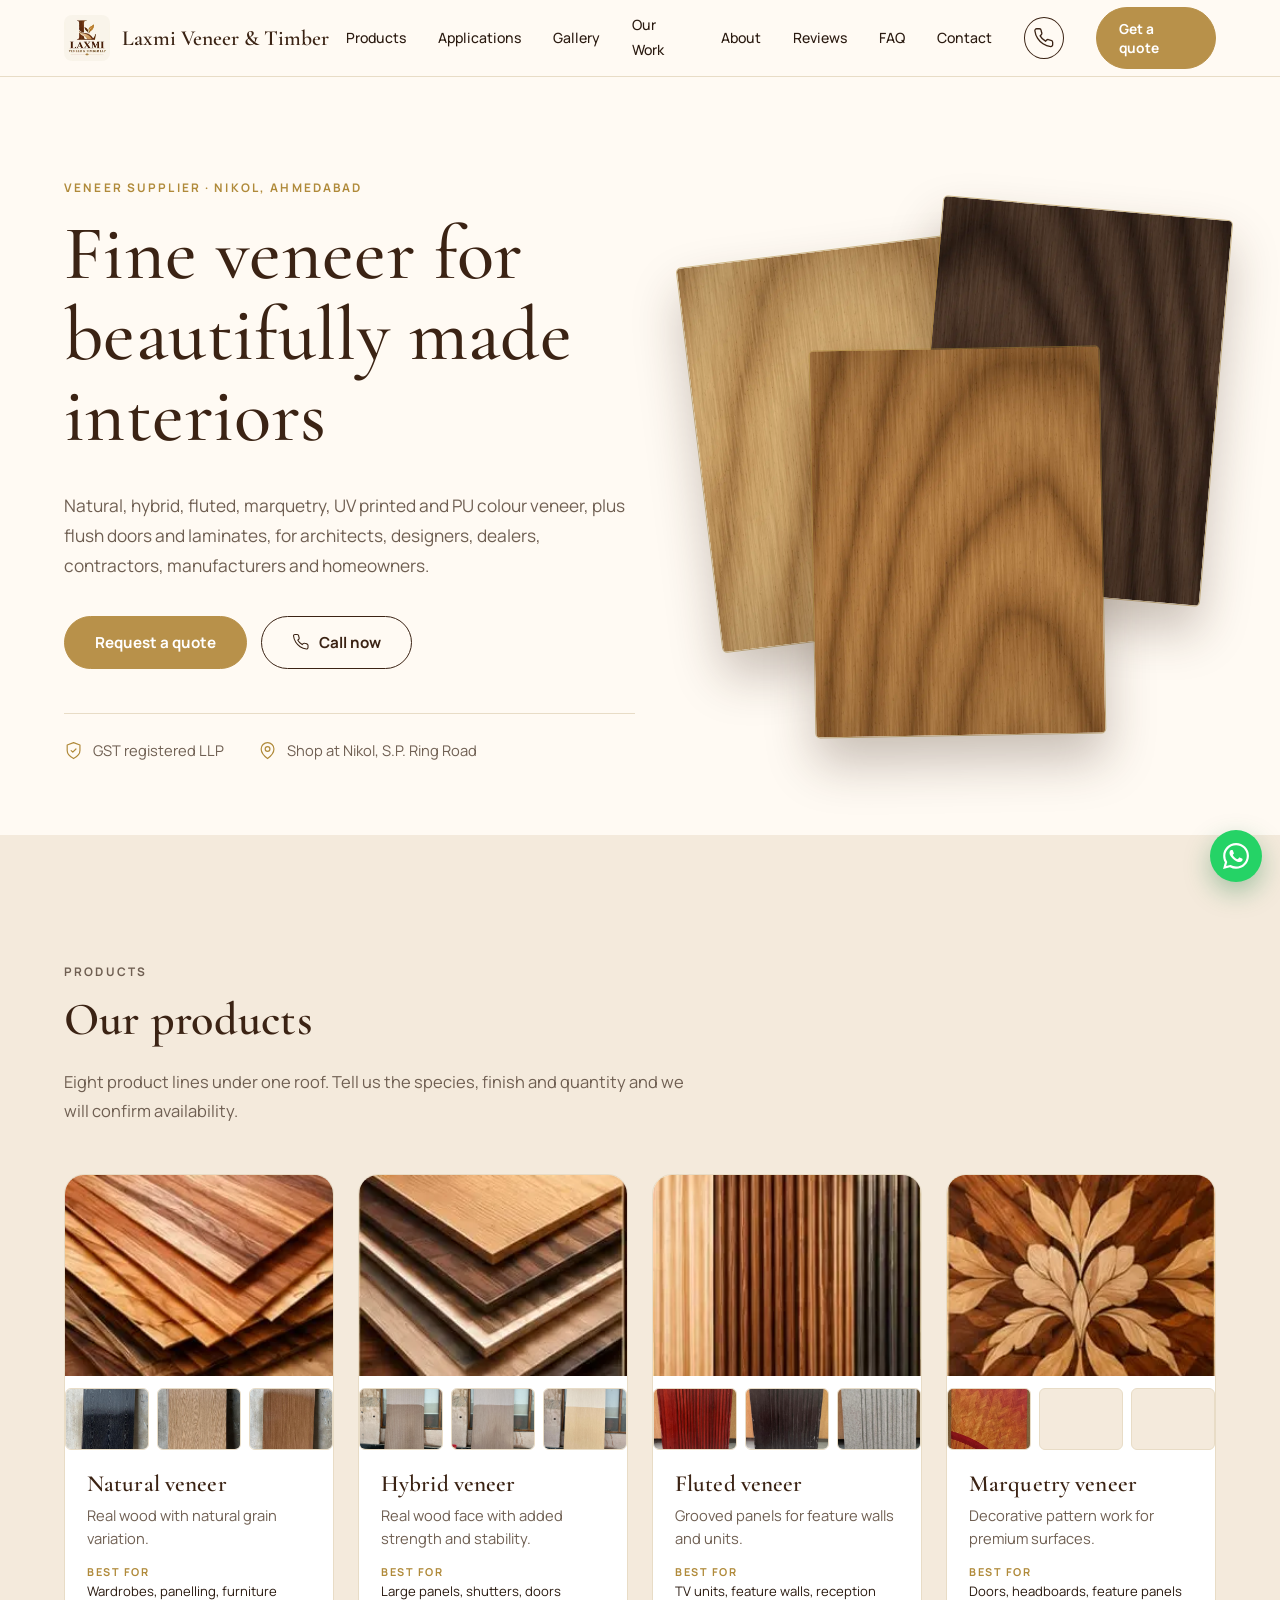
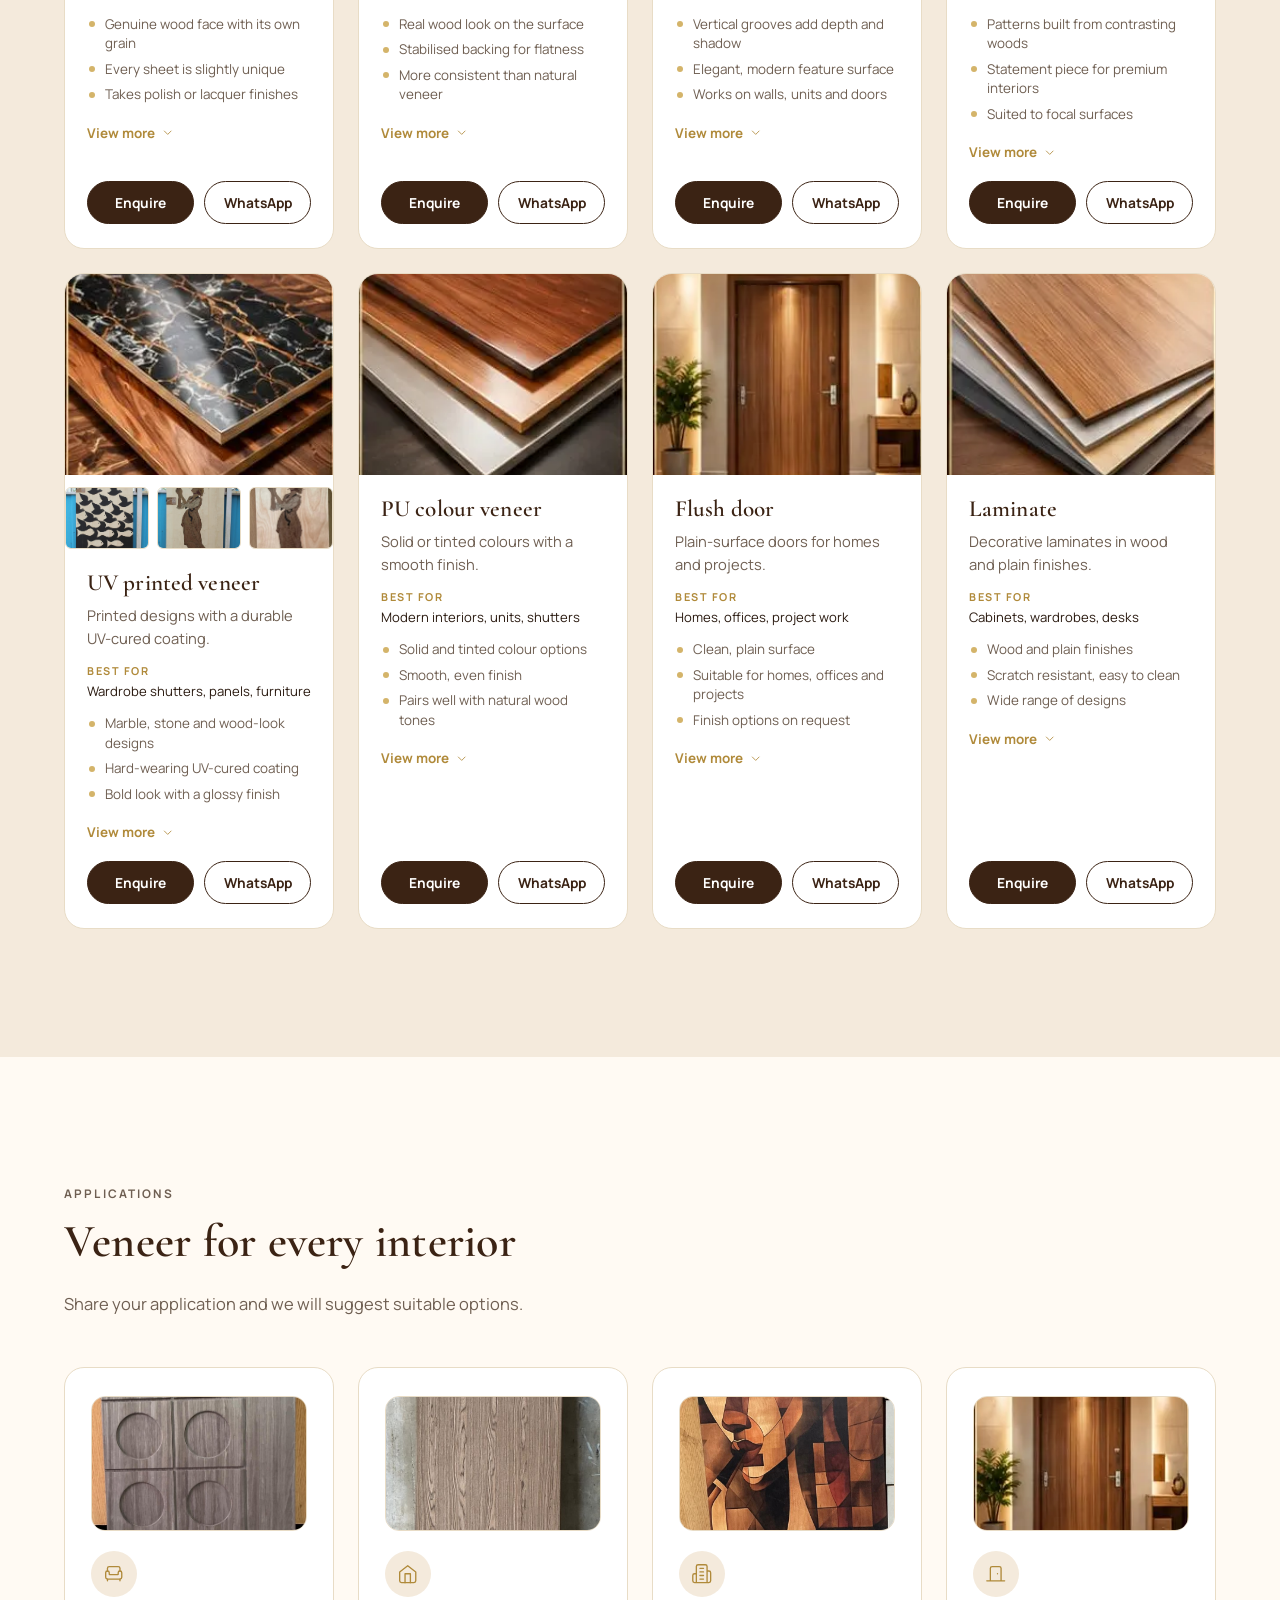
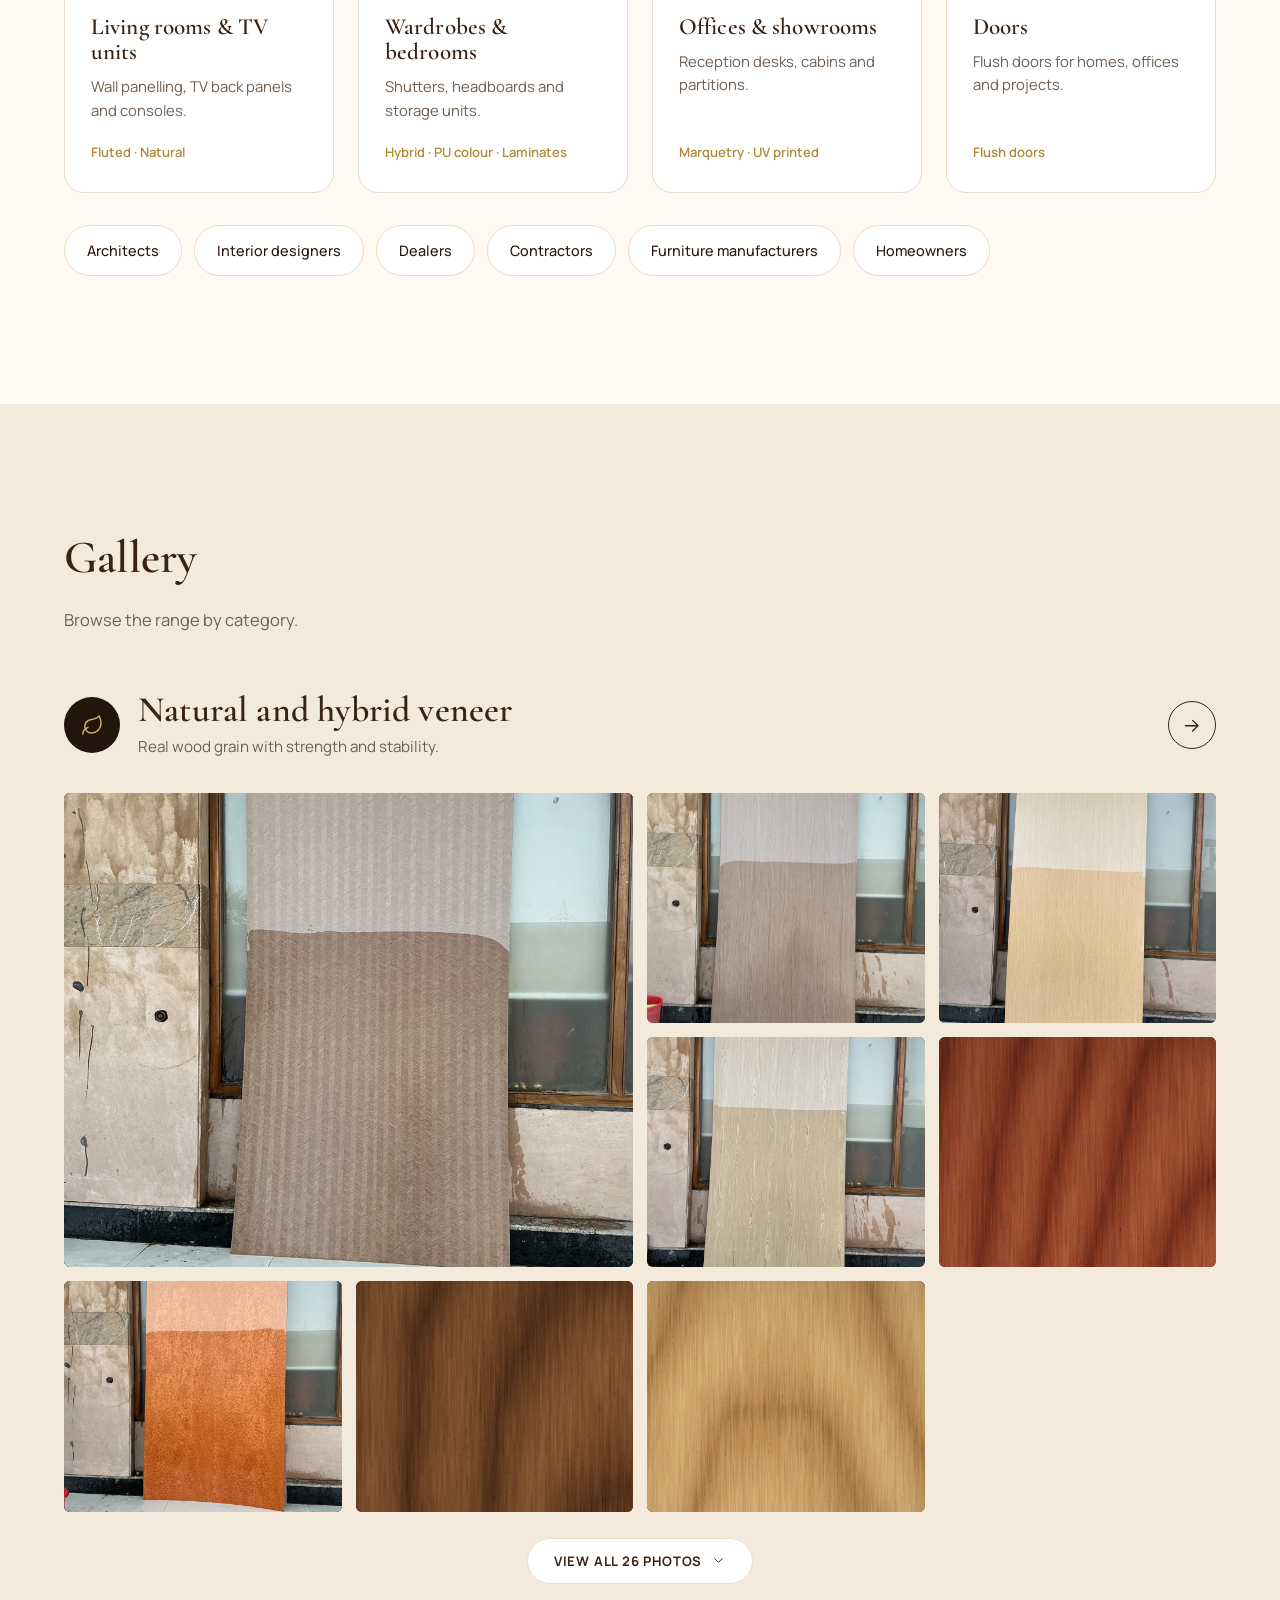
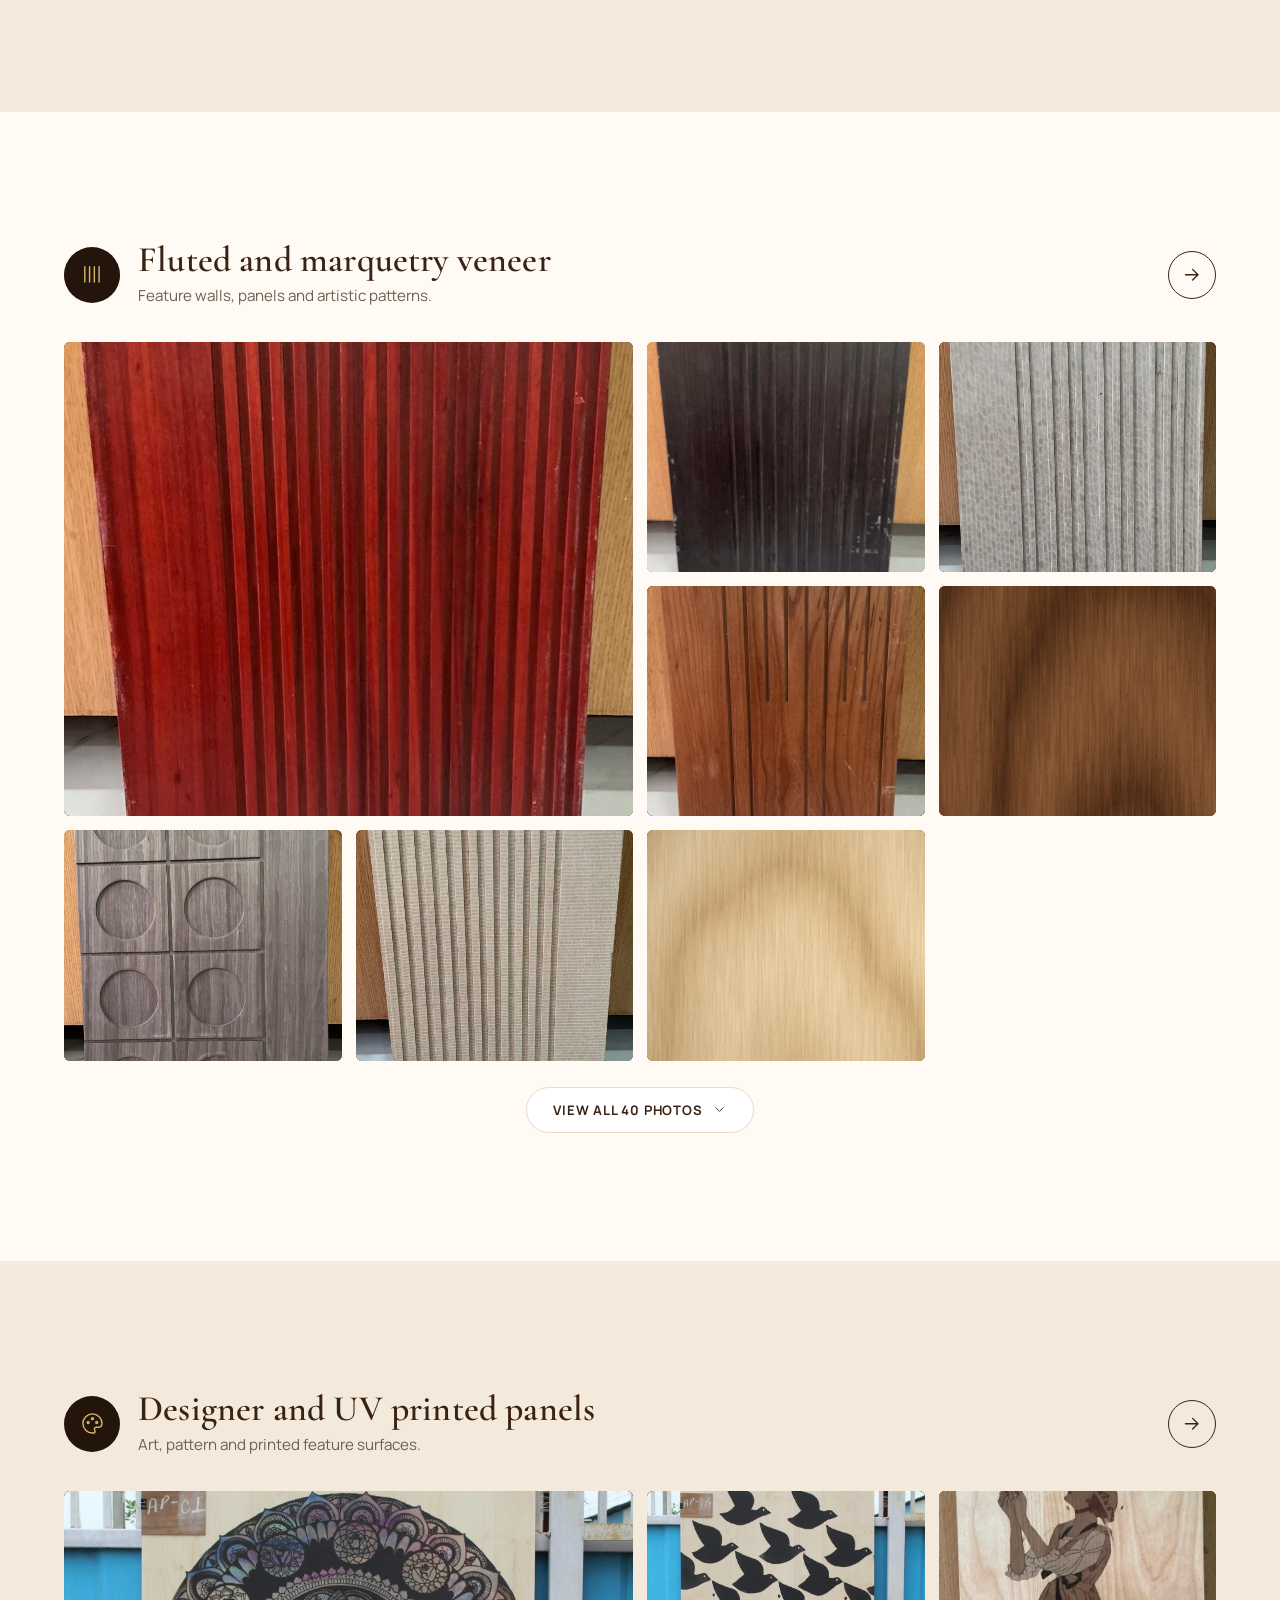
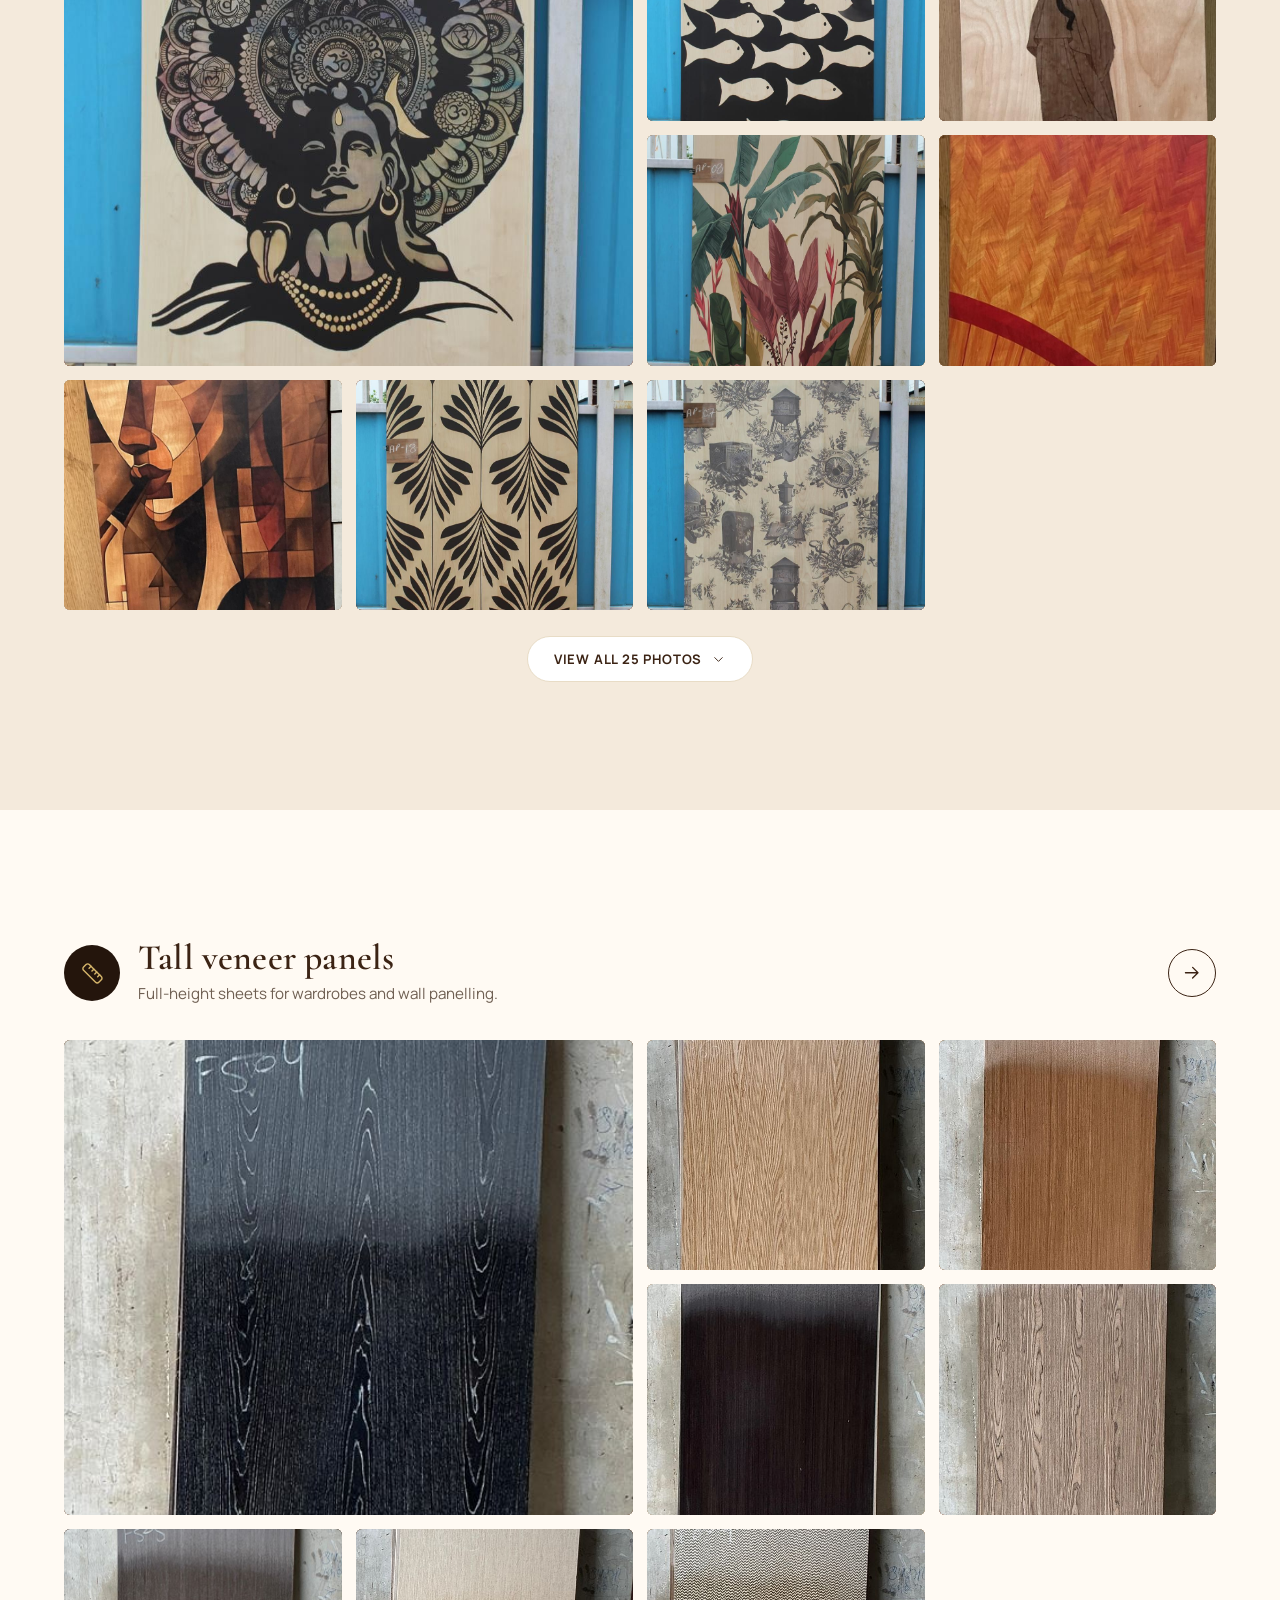
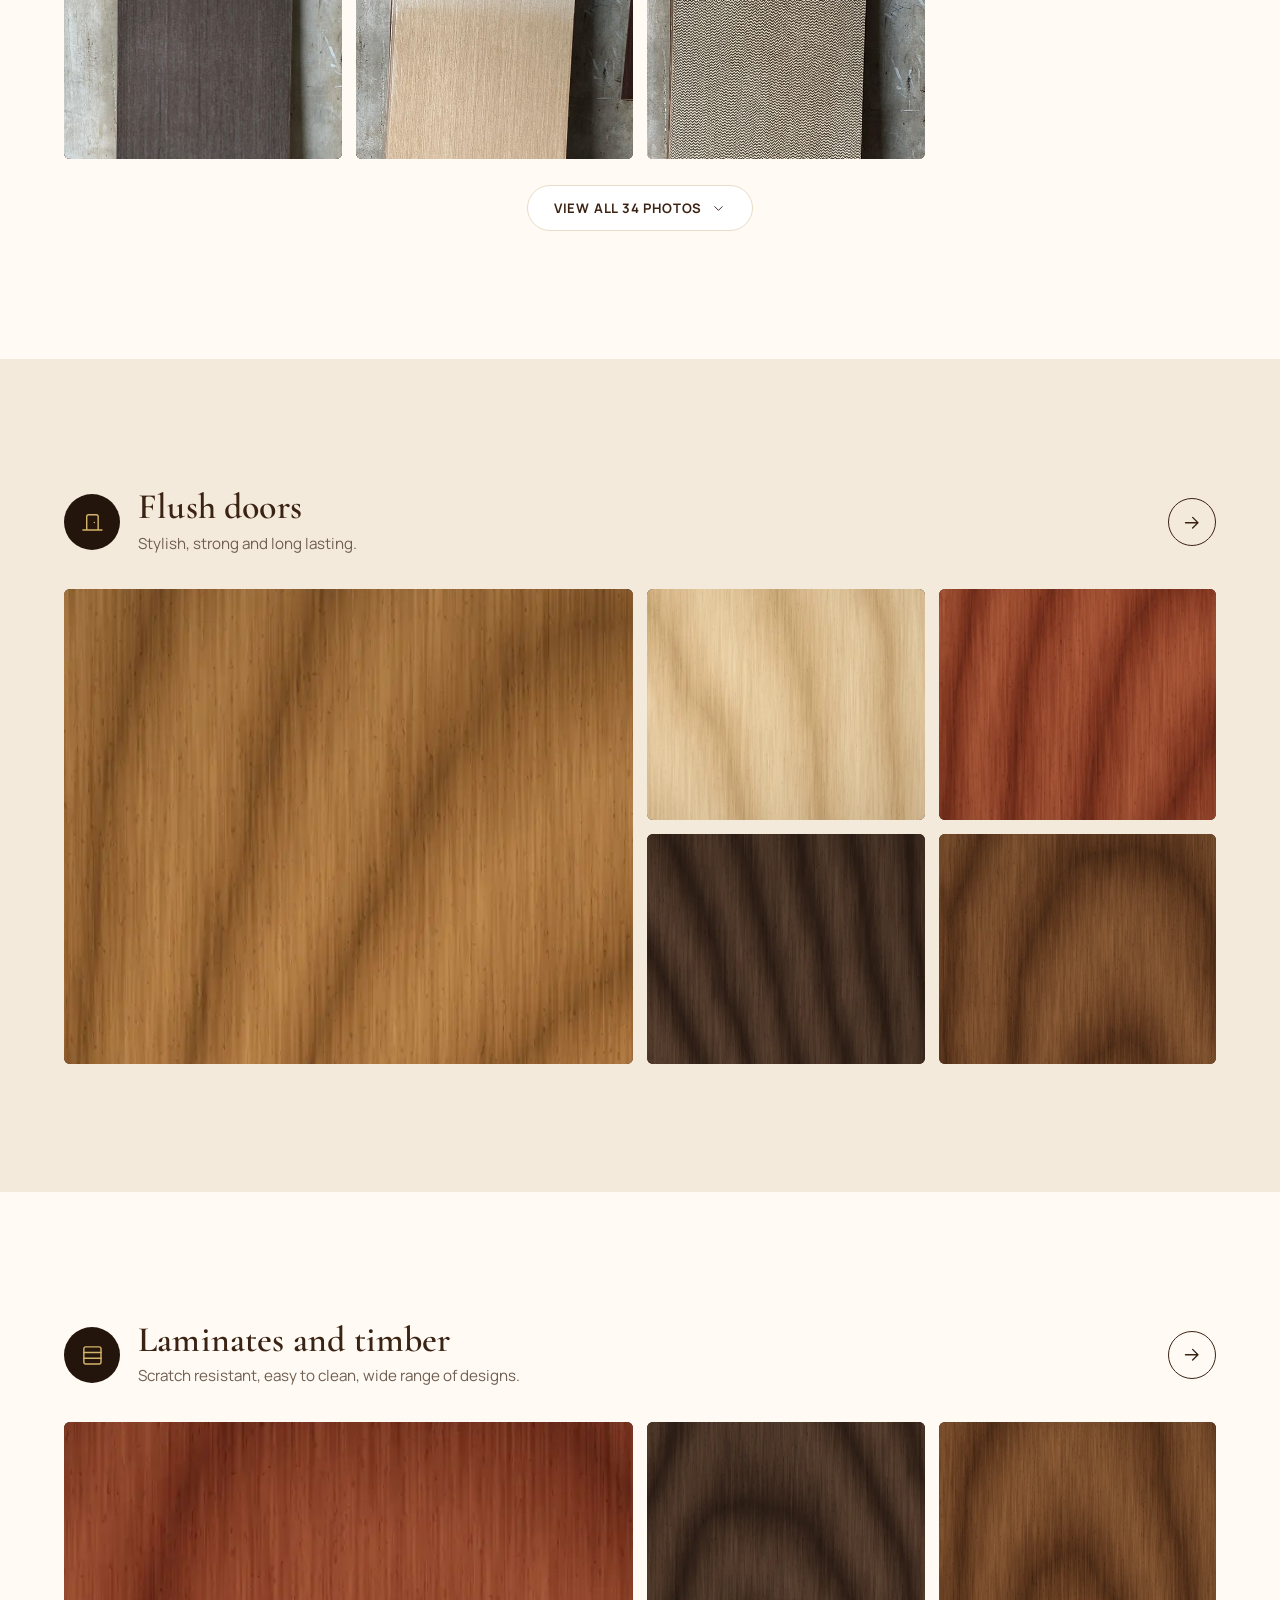
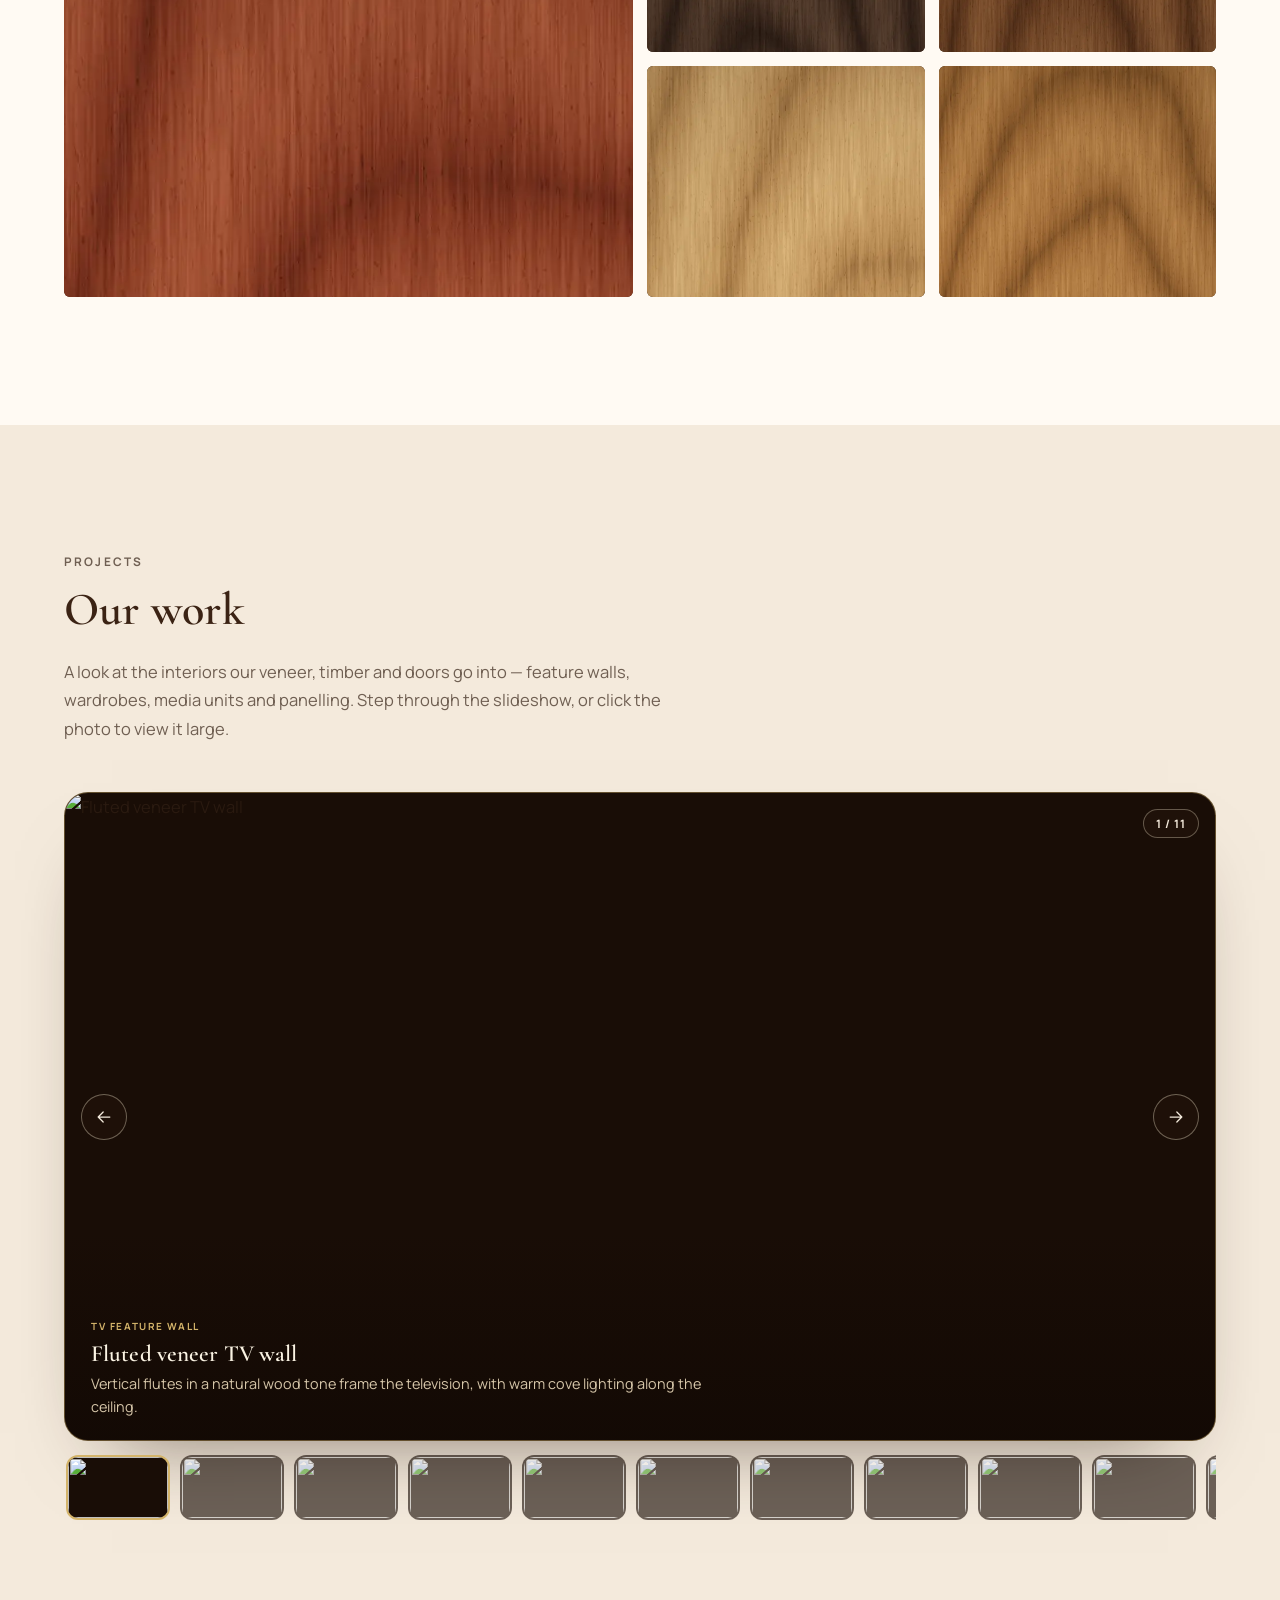
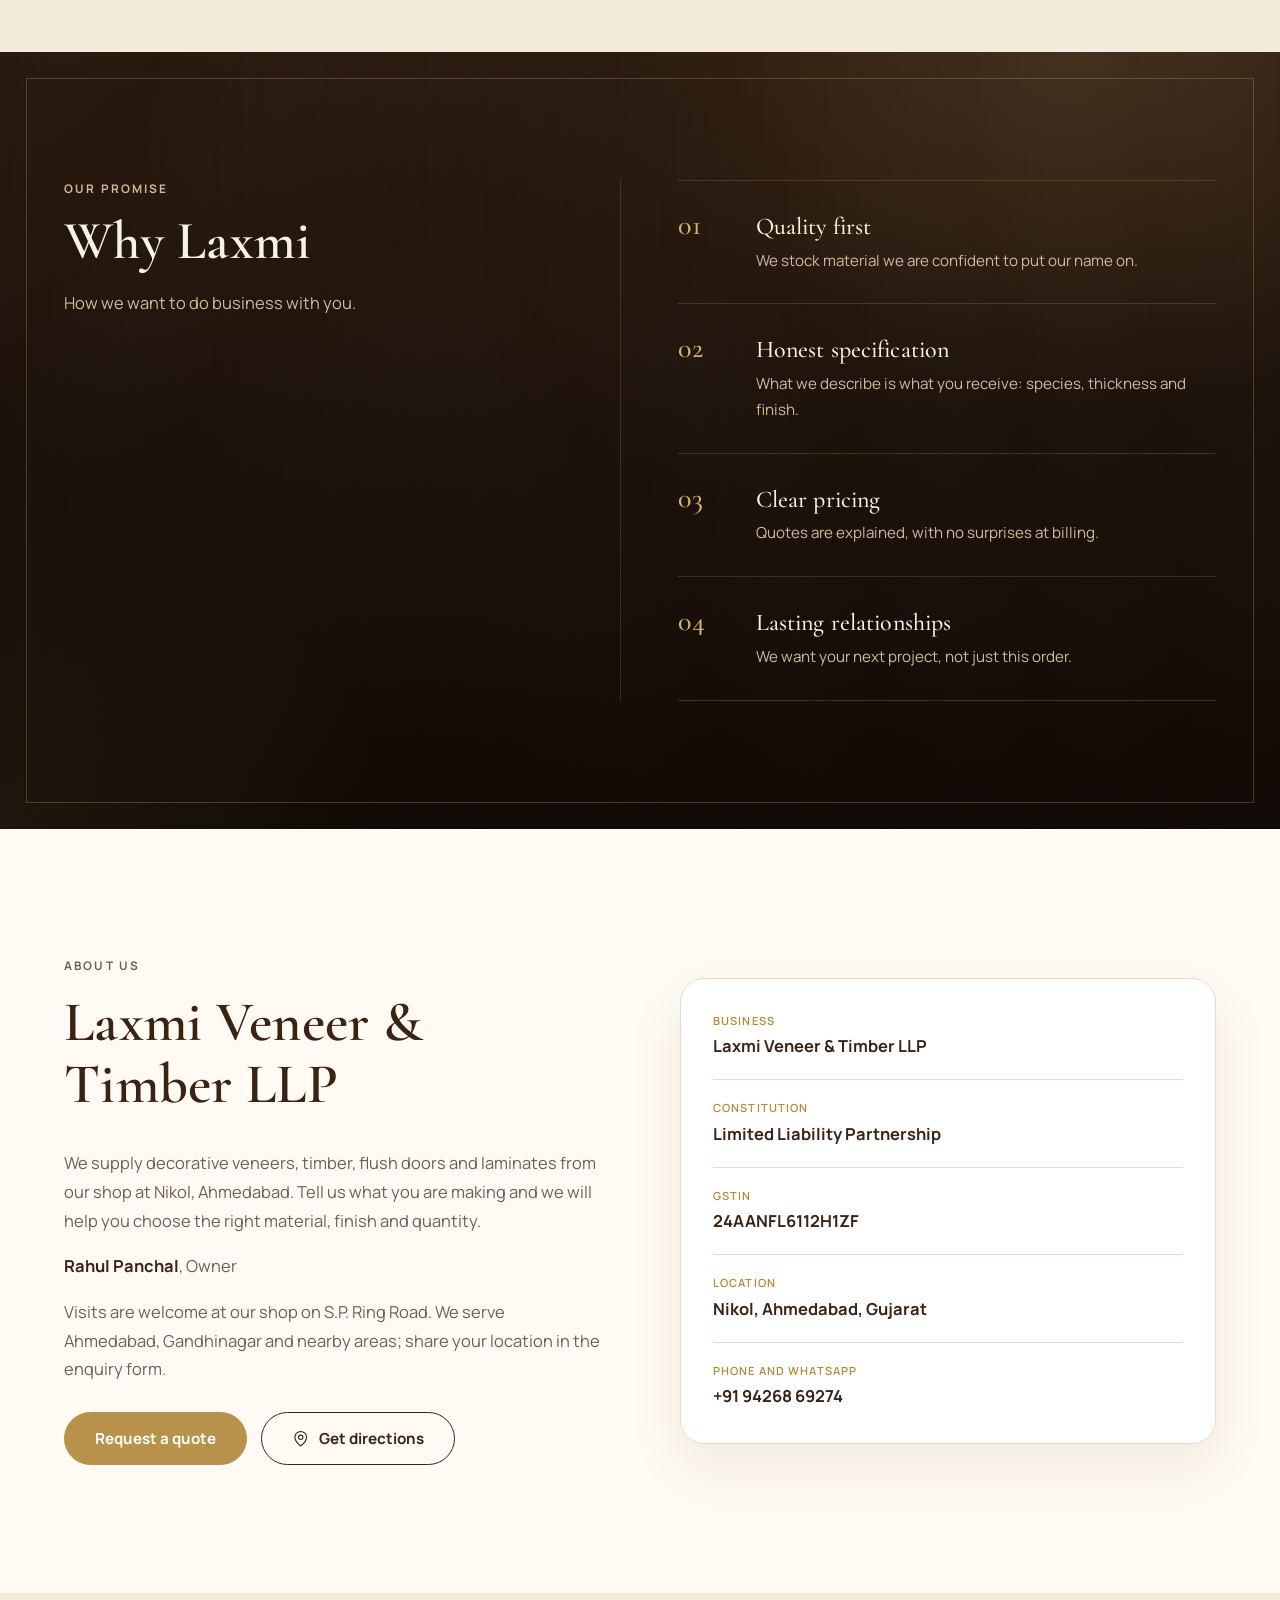
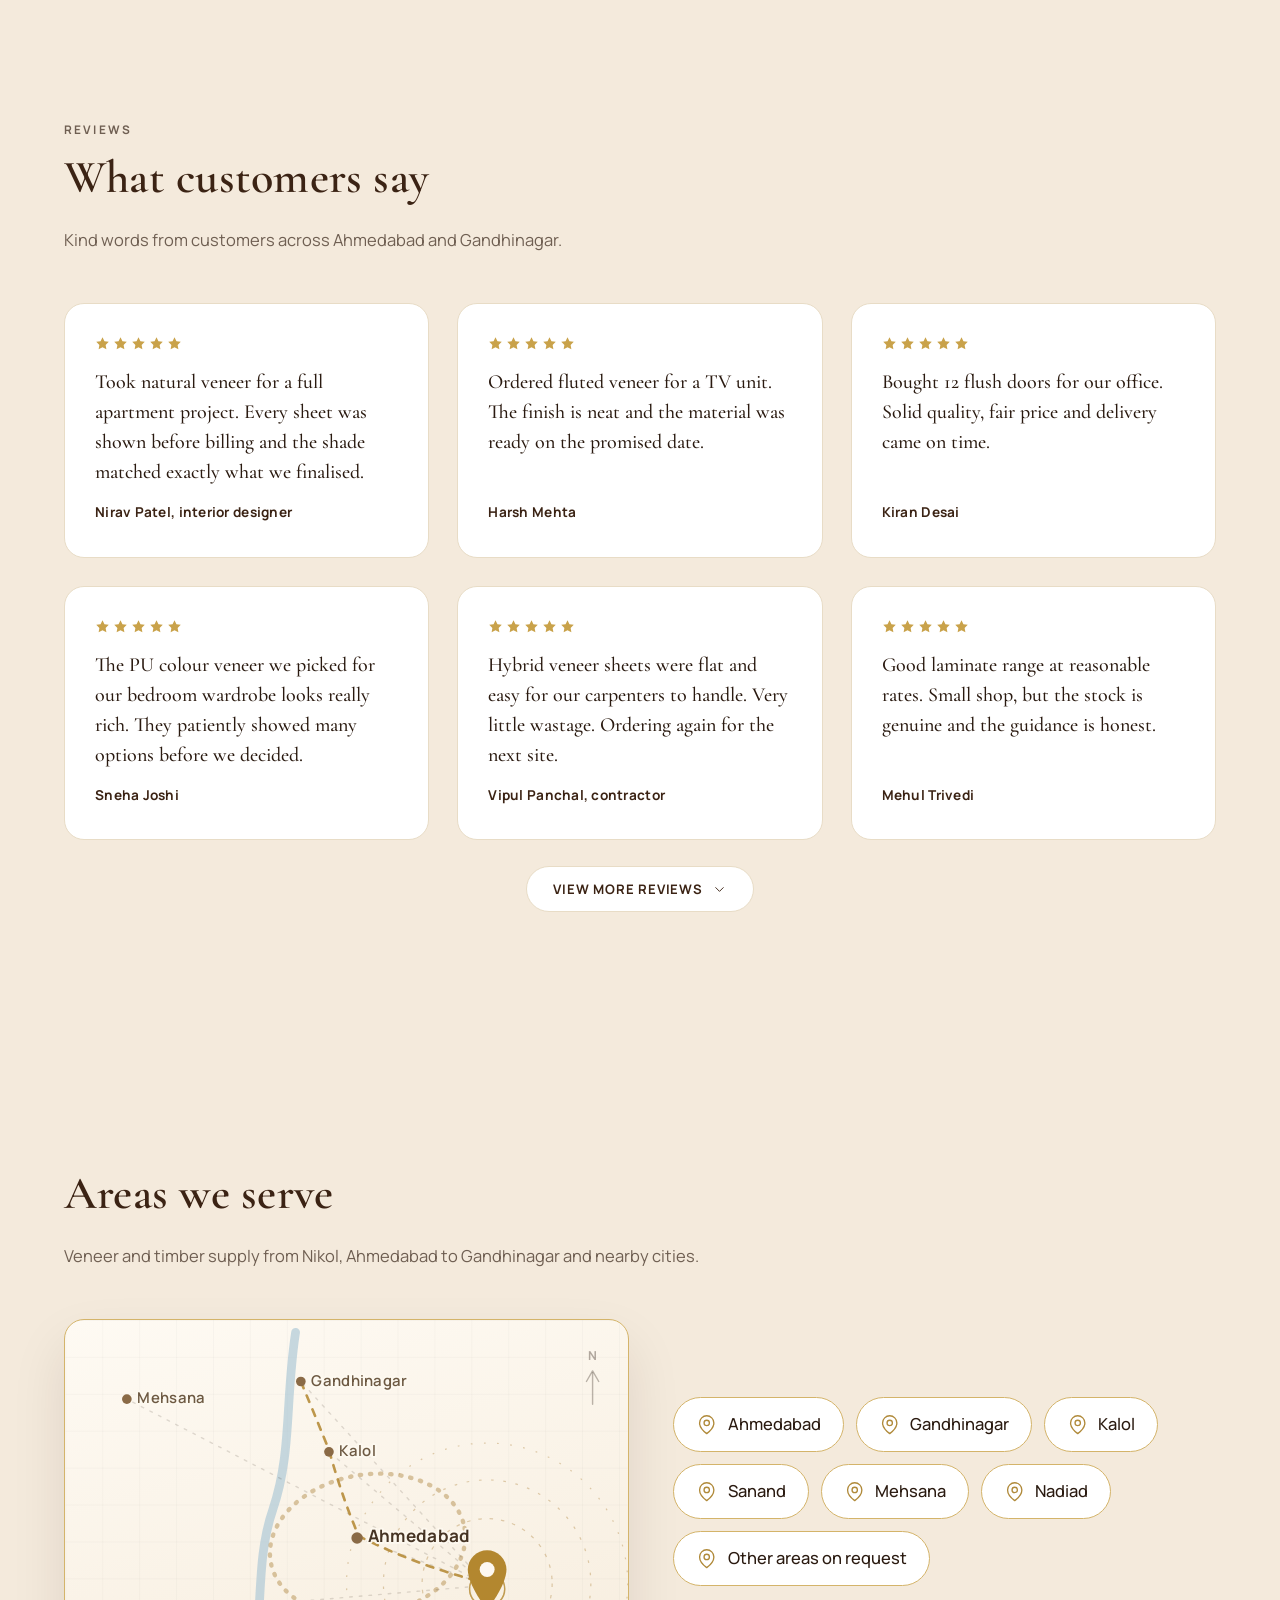
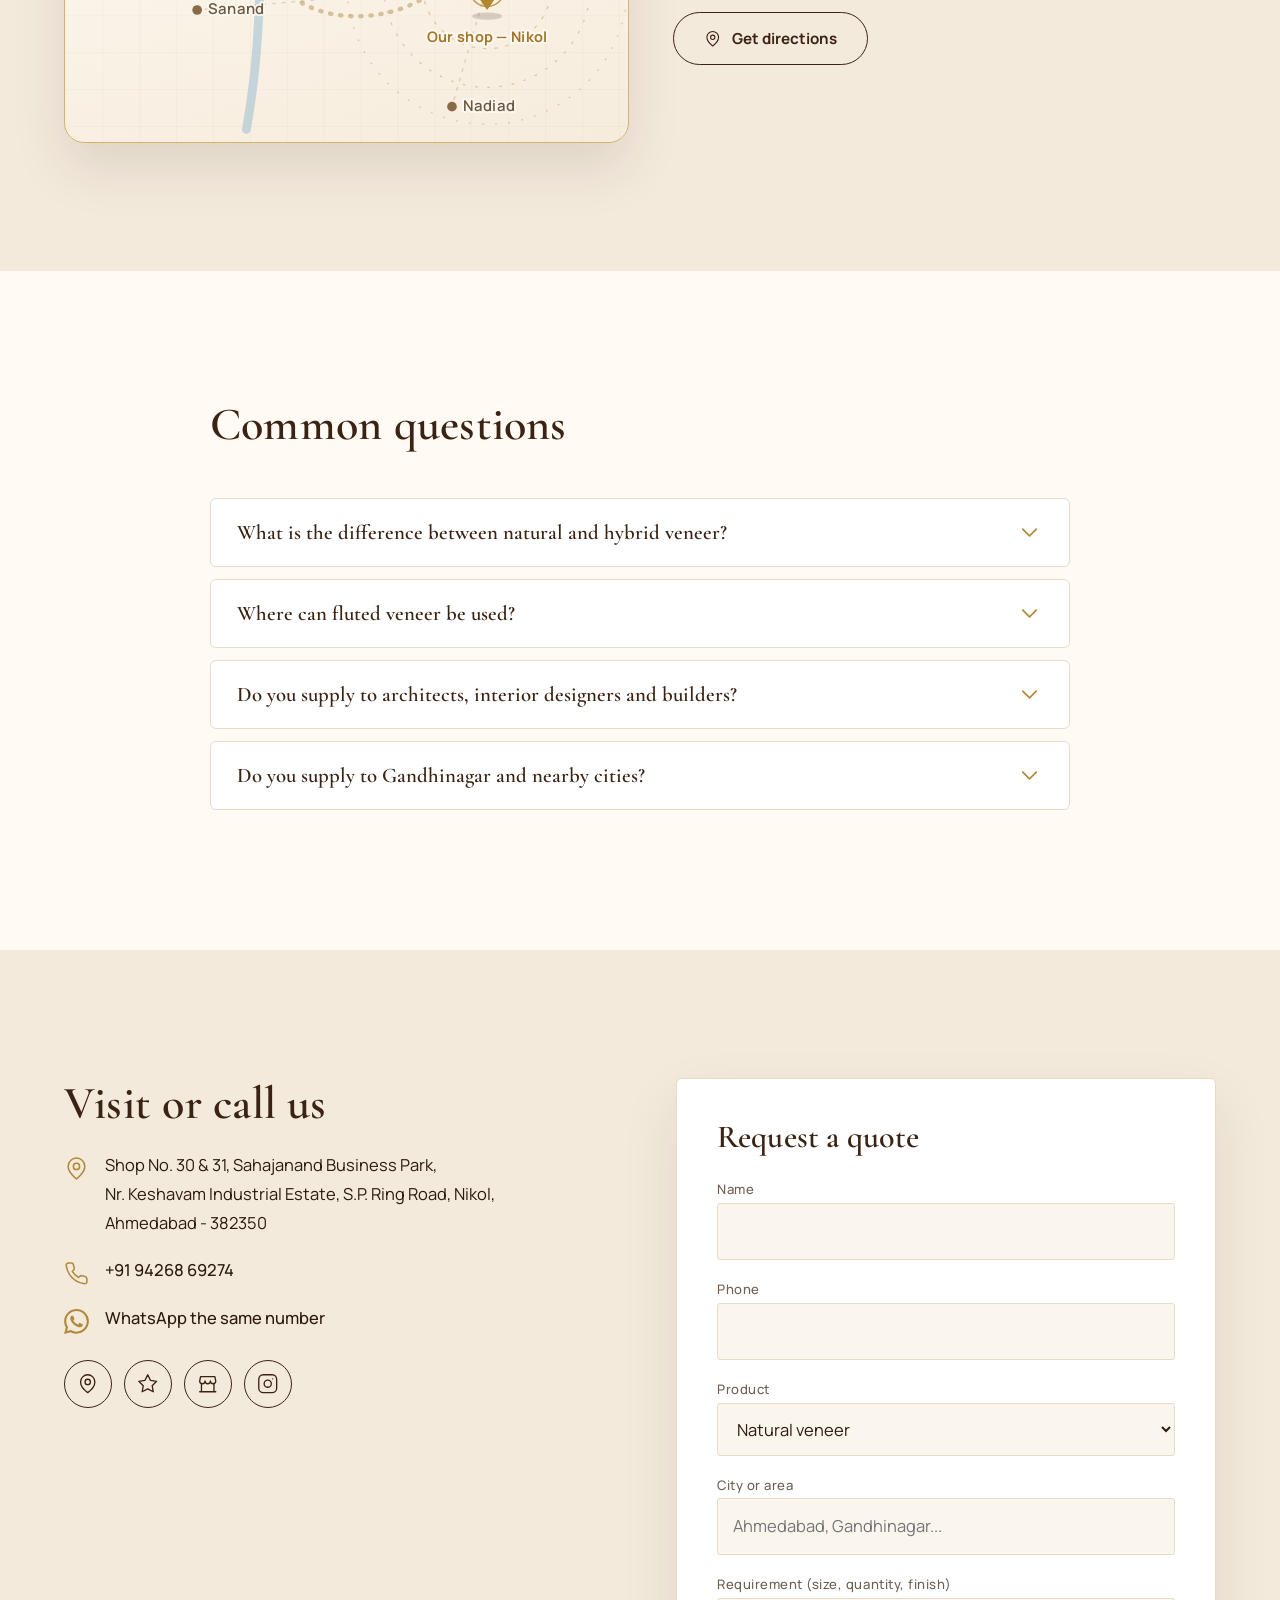
==== index.html @ 78242ef6 "Laxmi Veneer & Timber website" ====
<!DOCTYPE html>
<html lang="en">
<head>
<meta charset="utf-8">
<meta name="viewport" content="width=device-width, initial-scale=1, viewport-fit=cover">
<title>Veneer & Timber Supplier in Ahmedabad and Gandhinagar | Laxmi Veneer & Timber LLP</title>
<meta name="description" content="Laxmi Veneer & Timber LLP supplies natural, hybrid, fluted, marquetry, UV printed and PU colour veneer, flush doors and laminates in Ahmedabad, Gandhinagar and nearby areas. Shop at Nikol, S.P. Ring Road.">
<meta name="keywords" content="veneer supplier Ahmedabad, veneer supplier Gandhinagar, timber supplier Ahmedabad, natural veneer, fluted veneer, flush door, laminate, Nikol">
<meta name="robots" content="index, follow">
<meta property="og:title" content="Laxmi Veneer & Timber LLP, Ahmedabad">
<meta property="og:description" content="Premium veneer and quality timber for furniture, interiors and projects.">
<meta property="og:type" content="website">
<meta property="og:site_name" content="Laxmi Veneer &amp; Timber LLP">
<meta property="og:locale" content="en_IN">
<meta property="og:image" content="og-image.jpg">
<meta property="og:image:width" content="1200">
<meta property="og:image:height" content="630">
<meta property="og:image:alt" content="Laxmi Veneer &amp; Timber LLP - decorative veneer, timber, flush doors and laminates, Ahmedabad">
<meta name="twitter:card" content="summary_large_image">
<meta name="twitter:title" content="Laxmi Veneer &amp; Timber LLP, Ahmedabad">
<meta name="twitter:description" content="Premium veneer and quality timber for furniture, interiors and projects.">
<meta name="twitter:image" content="og-image.jpg">
<meta name="author" content="Laxmi Veneer &amp; Timber LLP">
<meta name="theme-color" content="#24150c">
<link rel="icon" href="favicon.ico" sizes="any">
<link rel="icon" type="image/png" sizes="32x32" href="assets/icons/favicon-32x32.png">
<link rel="icon" type="image/png" sizes="16x16" href="assets/icons/favicon-16x16.png">
<link rel="apple-touch-icon" sizes="180x180" href="assets/icons/apple-touch-icon.png">
<link rel="manifest" href="site.webmanifest">
<link rel="preconnect" href="https://fonts.googleapis.com"><link rel="preconnect" href="https://fonts.gstatic.com" crossorigin>
<link rel="preconnect" href="https://images.unsplash.com" crossorigin>
<link href="https://fonts.googleapis.com/css2?family=Cormorant+Garamond:wght@500;600;700&family=Manrope:wght@400;500;600;700;800&display=swap" rel="stylesheet">
<script type="application/ld+json">{"@context":"https://schema.org","@type":"HomeAndConstructionBusiness","name":"Laxmi Veneer & Timber LLP","description":"Supplier of decorative veneer, timber, flush doors and laminates.","telephone":"+919426869274","taxID":"24AANFL6112H1ZF","sameAs":["https://share.google/01HYPGlDrXK4xex93","https://jsdl.in/DT-111N8432K6E","https://www.instagram.com/p/DdyfEN9xZPz/"],"address":{"@type":"PostalAddress","streetAddress":"Shop No. 30 & 31, Sahajanand Business Park, Nr. Keshavam Industrial Estate, S.P. Ring Road, Nikol","addressLocality":"Ahmedabad","addressRegion":"Gujarat","postalCode":"382350","addressCountry":"IN"},"areaServed":[{"@type":"City","name":"Ahmedabad"},{"@type":"City","name":"Gandhinagar"},{"@type":"City","name":"Kalol"},{"@type":"City","name":"Sanand"},{"@type":"City","name":"Mehsana"},{"@type":"City","name":"Nadiad"}]}</script>
<script type="application/ld+json">{"@context":"https://schema.org","@type":"FAQPage","mainEntity":[{"@type":"Question","name":"What is the difference between natural and hybrid veneer?","acceptedAnswer":{"@type":"Answer","text":"Natural veneer is sliced from real wood and keeps its own grain variation. Hybrid veneer combines a real wood face with a stabilised backing for better strength and stability."}},{"@type":"Question","name":"Where can fluted veneer be used?","acceptedAnswer":{"@type":"Answer","text":"Wall panels, TV units, wardrobes, doors, reception desks and other interior feature surfaces."}},{"@type":"Question","name":"Do you supply to architects, interior designers and builders?","acceptedAnswer":{"@type":"Answer","text":"Yes. Send your requirement through the enquiry form and we will respond with availability and a quote."}},{"@type":"Question","name":"Do you supply to Gandhinagar and nearby cities?","acceptedAnswer":{"@type":"Answer","text":"Yes. We supply across Ahmedabad and Gandhinagar and to nearby areas. Share your location in the enquiry form."}}]}</script>
<link rel="stylesheet" href="assets/css/styles.css">
<script src="assets/js/boot.js"></script>
<link rel="preload" as="image" href="assets/img/texture-0.webp" fetchpriority="high">
</head>
<body>
<svg width="0" height="0" style="position:absolute" aria-hidden="true"><defs>
<symbol id="i-phone" viewBox="0 0 24 24"><path d="M22 16.9v3a2 2 0 0 1-2.2 2 19.8 19.8 0 0 1-8.6-3.1 19.5 19.5 0 0 1-6-6A19.8 19.8 0 0 1 2.1 4.2 2 2 0 0 1 4.1 2h3a2 2 0 0 1 2 1.7c.1 1 .4 1.9.7 2.8a2 2 0 0 1-.5 2.1L8 9.9a16 16 0 0 0 6 6l1.3-1.3a2 2 0 0 1 2.1-.4c.9.3 1.8.6 2.8.7a2 2 0 0 1 1.7 2z"/></symbol>
<symbol id="i-wa" viewBox="0 0 24 24"><path d="M17.472 14.382c-.297-.149-1.758-.867-2.03-.967-.273-.099-.471-.148-.67.15-.197.297-.767.966-.94 1.164-.173.199-.347.223-.644.075-.297-.15-1.255-.463-2.39-1.475-.883-.788-1.48-1.761-1.653-2.059-.173-.297-.018-.458.13-.606.134-.133.298-.347.446-.52.149-.174.198-.298.298-.497.099-.198.05-.371-.025-.52-.075-.149-.669-1.612-.916-2.207-.242-.579-.487-.5-.669-.51-.173-.008-.371-.01-.57-.01-.198 0-.52.074-.792.372-.272.297-1.04 1.016-1.04 2.479 0 1.462 1.065 2.875 1.213 3.074.149.198 2.096 3.2 5.077 4.487.709.306 1.262.489 1.694.625.712.227 1.36.195 1.871.118.571-.085 1.758-.719 2.006-1.413.248-.694.248-1.289.173-1.413-.074-.124-.272-.198-.57-.347m-5.421 7.403h-.004a9.87 9.87 0 01-5.031-1.378l-.361-.214-3.741.982.998-3.648-.235-.374a9.86 9.86 0 01-1.51-5.26c.001-5.45 4.436-9.884 9.888-9.884 2.64 0 5.122 1.03 6.988 2.898a9.825 9.825 0 012.893 6.994c-.003 5.45-4.437 9.884-9.885 9.884m8.413-18.297A11.815 11.815 0 0012.05 0C5.495 0 .16 5.335.157 11.892c0 2.096.547 4.142 1.588 5.945L.057 24l6.305-1.654a11.882 11.882 0 005.683 1.448h.005c6.554 0 11.89-5.335 11.893-11.893a11.821 11.821 0 00-3.48-8.413Z"/></symbol>
<symbol id="i-pin" viewBox="0 0 24 24"><path d="M20 10c0 6-8 12-8 12S4 16 4 10a8 8 0 0 1 16 0z"/><circle cx="12" cy="10" r="3"/></symbol>
<symbol id="i-shield" viewBox="0 0 24 24"><path d="M12 22s8-4 8-10V5l-8-3-8 3v7c0 6 8 10 8 10z"/><path d="m9 12 2 2 4-4"/></symbol>
<symbol id="i-gem" viewBox="0 0 24 24"><path d="M6 3h12l4 6-10 13L2 9z"/><path d="M2 9h20M8 9l4 13 4-13-3-6M11 3 8 9"/></symbol>
<symbol id="i-layers" viewBox="0 0 24 24"><path d="m12 2 10 5-10 5L2 7z"/><path d="m2 17 10 5 10-5M2 12l10 5 10-5"/></symbol>
<symbol id="i-ruler" viewBox="0 0 24 24"><path d="M21.3 15.3a2.4 2.4 0 0 1 0 3.4l-2.6 2.6a2.4 2.4 0 0 1-3.4 0L2.7 8.7a2.4 2.4 0 0 1 0-3.4l2.6-2.6a2.4 2.4 0 0 1 3.4 0z"/><path d="m14.5 12.5 2-2M11.5 9.5l2-2M8.5 6.5l2-2M17.5 15.5l2-2"/></symbol>
<symbol id="i-rupee" viewBox="0 0 24 24"><path d="M6 3h12M6 8h12M6 13l8.5 8M6 13h3c6.7 0 6.7-10 0-10"/></symbol>
<symbol id="i-heart" viewBox="0 0 24 24"><path d="M19 14c1.5-1.5 3-3.2 3-5.5A5.5 5.5 0 0 0 16.5 3c-1.8 0-3 .5-4.5 2-1.5-1.5-2.7-2-4.5-2A5.5 5.5 0 0 0 2 8.5c0 2.3 1.5 4 3 5.5l7 7z"/></symbol>
<symbol id="i-door" viewBox="0 0 24 24"><path d="M18 20V6a2 2 0 0 0-2-2H8a2 2 0 0 0-2 2v14M2 20h20M14 12v.01"/></symbol>
<symbol id="i-chair" viewBox="0 0 24 24"><path d="M19 9V6a2 2 0 0 0-2-2H7a2 2 0 0 0-2 2v3"/><path d="M3 16a2 2 0 0 0 2 2h14a2 2 0 0 0 2-2v-5a2 2 0 0 0-4 0v1.5a.5.5 0 0 1-.5.5h-9a.5.5 0 0 1-.5-.5V11a2 2 0 0 0-4 0z"/><path d="M5 18v2M19 18v2"/></symbol>
<symbol id="i-cols" viewBox="0 0 24 24"><path d="M4 4v16M9 4v16M14 4v16M19 4v16"/></symbol>
<symbol id="i-diamond" viewBox="0 0 24 24"><path d="M2.7 10.3a2.4 2.4 0 0 0 0 3.4l7.6 7.6a2.4 2.4 0 0 0 3.4 0l7.6-7.6a2.4 2.4 0 0 0 0-3.4l-7.6-7.6a2.4 2.4 0 0 0-3.4 0z"/></symbol>
<symbol id="i-drop" viewBox="0 0 24 24"><path d="M12 22a7 7 0 0 0 7-7c0-2-1-3.9-3-5.5s-3.5-4-4-6.5c-.5 2.5-2 4.9-4 6.5C6 11.1 5 13 5 15a7 7 0 0 0 7 7z"/></symbol>
<symbol id="i-leaf" viewBox="0 0 24 24"><path d="M11 20A7 7 0 0 1 9.8 6.1C15.5 5 17 4.5 19 2c1 2 2 4.2 2 8 0 5.5-4.8 10-10 10z"/><path d="M2 21c0-3 1.9-5.8 5.4-7"/></symbol>
<symbol id="i-square" viewBox="0 0 24 24"><rect x="3" y="3" width="18" height="18" rx="2"/><path d="M3 9h18M3 15h18"/></symbol>
<symbol id="i-palette" viewBox="0 0 24 24"><path d="M12 22a10 10 0 1 1 10-10c0 3-2 4-4 4h-2a2 2 0 0 0-1.5 3.3c.5.6.5 1.7-.5 2.7z"/><circle cx="7.5" cy="11" r="1"/><circle cx="12" cy="7" r="1"/><circle cx="16.5" cy="11" r="1"/></symbol>
<symbol id="i-arrow" viewBox="0 0 24 24"><path d="M5 12h14M13 6l6 6-6 6"/></symbol>
<symbol id="i-chev" viewBox="0 0 24 24"><path d="m6 9 6 6 6-6"/></symbol>
<symbol id="i-menu" viewBox="0 0 24 24"><path d="M4 7h16M4 12h16M4 17h16"/></symbol>
<symbol id="i-insta" viewBox="0 0 24 24"><rect x="2" y="2" width="20" height="20" rx="5"/><circle cx="12" cy="12" r="4"/><path d="M17.5 6.5h.01"/></symbol>
<symbol id="i-star" viewBox="0 0 24 24"><path d="m12 2 3.1 6.3 6.9 1-5 4.9 1.2 6.8L12 17.8 5.8 21l1.2-6.8-5-4.9 6.9-1z"/></symbol>
<symbol id="i-store" viewBox="0 0 24 24"><path d="M3 9l1-5h16l1 5M3 9a3 3 0 0 0 6 0 3 3 0 0 0 6 0 3 3 0 0 0 6 0M5 21V12M19 21V12M3 21h18"/></symbol>
<symbol id="i-home" viewBox="0 0 24 24"><path d="M3 10l9-7 9 7v10a2 2 0 0 1-2 2H5a2 2 0 0 1-2-2z"/><path d="M9 22V12h6v10"/></symbol>
<symbol id="i-building" viewBox="0 0 24 24"><path d="M6 22V4a2 2 0 0 1 2-2h8a2 2 0 0 1 2 2v18zM6 12H4a2 2 0 0 0-2 2v6a2 2 0 0 0 2 2h2M18 9h2a2 2 0 0 1 2 2v9a2 2 0 0 1-2 2h-2M10 6h4M10 10h4M10 14h4M10 18h4"/></symbol>
</defs></svg>

<header><div class="wrap nav">
 <a class="brand" href="#top"><img src="assets/img/logo.webp" alt="Laxmi Veneer & Timber LLP logo"><span>Laxmi Veneer & Timber</span></a>
 <button id="burger" aria-expanded="false" aria-controls="menu" aria-label="Menu"><svg class="ic"><use href="#i-menu"/></svg></button>
 <nav class="menu" id="menu" aria-label="Main"><a href="#products">Products</a><a href="#applications">Applications</a><a href="#gallery">Gallery</a><a href="#work">Our Work</a><a href="#about">About</a><a href="#reviews">Reviews</a><a href="#faq">FAQ</a><a href="#contact">Contact</a>
  <a class="ib" href="tel:+919426869274" aria-label="Call +91 94268 69274"><svg class="ic"><use href="#i-phone"/></svg></a>
  <a class="btn gold sm" href="#enquiry">Get a quote</a></nav>
</div></header>

<main id="top">
<section class="hero"><div class="wrap">
 <div>
  <p class="eyebrow">Veneer supplier &middot; Nikol, Ahmedabad</p>
  <h1>Fine veneer for beautifully made interiors</h1>
  <p class="lead">Natural, hybrid, fluted, marquetry, UV printed and PU colour veneer, plus flush doors and laminates, for architects, designers, dealers, contractors, manufacturers and homeowners.</p>
  <div class="cta"><a class="btn gold" href="#enquiry">Request a quote</a><a class="btn line" href="tel:+919426869274"><svg class="ic"><use href="#i-phone"/></svg> Call now</a></div>
  <div class="hfacts"><span><svg class="ic"><use href="#i-shield"/></svg> GST registered LLP</span><span><svg class="ic"><use href="#i-pin"/></svg> Shop at Nikol, S.P. Ring Road</span></div>
 </div>
 <div class="stack" aria-hidden="true"><div class="sheet"></div><div class="sheet"></div><div class="sheet"></div></div>
</div></section>

<section id="products" class="alt"><div class="wrap">
 <div class="sec-head"><p class="eyebrow">Products</p><h2>Our products</h2><p>Eight product lines under one roof. Tell us the species, finish and quantity and we will confirm availability.</p></div>
 <div class="pgrid">
  <article class="pcard" id="p-natural">
   <div class="im"><img class="zoom" data-set="p-natural" data-i="0" src="assets/img/card-natural.webp" alt="Natural veneer sheets with real wood grain" loading="lazy"></div><div class="pstrip" data-prod="p-natural"></div>
   <div class="pb">
    <h3>Natural veneer</h3>
    <p class="pd">Real wood with natural grain variation.</p>
    <p class="best"><b>Best for</b> Wardrobes, panelling, furniture</p>
    <ul class="pts"><li>Genuine wood face with its own grain</li><li>Every sheet is slightly unique</li><li>Takes polish or lacquer finishes</li></ul>
    <div class="more" id="m-natural" hidden><p>Tell us the species or look you want and we will confirm what is in stock. Shade and grain vary between sheets, so ask us to match sheets if you need one continuous look.</p></div>
    <button class="vm" type="button" aria-expanded="false" aria-controls="m-natural"><span>View more</span><svg class="ic"><use href="#i-chev"/></svg></button>
    <div class="pa"><a class="btn sm" href="#enquiry" data-p="Natural veneer">Enquire</a><a class="btn sm line" target="_blank" rel="noopener" href="https://wa.me/919426869274?text=Hello%20Laxmi%20Veneer%20%26%20Timber%2C%20I%20would%20like%20to%20enquire%20about%20Natural%20veneer.">WhatsApp</a></div>
   </div>
  </article>
  <article class="pcard" id="p-hybrid">
   <div class="im"><img class="zoom" data-set="p-hybrid" data-i="0" src="assets/img/card-hybrid.webp" alt="Hybrid veneer sheets" loading="lazy"></div><div class="pstrip" data-prod="p-hybrid"></div>
   <div class="pb">
    <h3>Hybrid veneer</h3>
    <p class="pd">Real wood face with added strength and stability.</p>
    <p class="best"><b>Best for</b> Large panels, shutters, doors</p>
    <ul class="pts"><li>Real wood look on the surface</li><li>Stabilised backing for flatness</li><li>More consistent than natural veneer</li></ul>
    <div class="more" id="m-hybrid" hidden><p>A good choice where you want the warmth of wood with better stability across bigger surfaces. Share your size and application and we will suggest what suits.</p></div>
    <button class="vm" type="button" aria-expanded="false" aria-controls="m-hybrid"><span>View more</span><svg class="ic"><use href="#i-chev"/></svg></button>
    <div class="pa"><a class="btn sm" href="#enquiry" data-p="Hybrid veneer">Enquire</a><a class="btn sm line" target="_blank" rel="noopener" href="https://wa.me/919426869274?text=Hello%20Laxmi%20Veneer%20%26%20Timber%2C%20I%20would%20like%20to%20enquire%20about%20Hybrid%20veneer.">WhatsApp</a></div>
   </div>
  </article>
  <article class="pcard" id="p-fluted">
   <div class="im"><img class="zoom" data-set="p-fluted" data-i="0" src="assets/img/card-fluted.webp" alt="Fluted veneer panels" loading="lazy"></div><div class="pstrip" data-prod="p-fluted"></div>
   <div class="pb">
    <h3>Fluted veneer</h3>
    <p class="pd">Grooved panels for feature walls and units.</p>
    <p class="best"><b>Best for</b> TV units, feature walls, reception</p>
    <ul class="pts"><li>Vertical grooves add depth and shadow</li><li>Elegant, modern feature surface</li><li>Works on walls, units and doors</li></ul>
    <div class="more" id="m-fluted" hidden><p>Popular for TV back panels, wall accents and reception desks. Send the wall or unit size and finish idea and we will help with options.</p></div>
    <button class="vm" type="button" aria-expanded="false" aria-controls="m-fluted"><span>View more</span><svg class="ic"><use href="#i-chev"/></svg></button>
    <div class="pa"><a class="btn sm" href="#enquiry" data-p="Fluted veneer">Enquire</a><a class="btn sm line" target="_blank" rel="noopener" href="https://wa.me/919426869274?text=Hello%20Laxmi%20Veneer%20%26%20Timber%2C%20I%20would%20like%20to%20enquire%20about%20Fluted%20veneer.">WhatsApp</a></div>
   </div>
  </article>
  <article class="pcard" id="p-marquetry">
   <div class="im"><img class="zoom" data-set="p-marquetry" data-i="0" src="assets/img/card-marquetry.webp" alt="Marquetry veneer leaf pattern" loading="lazy"></div><div class="pstrip" data-prod="p-marquetry"></div>
   <div class="pb">
    <h3>Marquetry veneer</h3>
    <p class="pd">Decorative pattern work for premium surfaces.</p>
    <p class="best"><b>Best for</b> Doors, headboards, feature panels</p>
    <ul class="pts"><li>Patterns built from contrasting woods</li><li>Statement piece for premium interiors</li><li>Suited to focal surfaces</li></ul>
    <div class="more" id="m-marquetry" hidden><p>Best used as an accent rather than across a whole room. Tell us where it will go and we will share the patterns we can supply.</p></div>
    <button class="vm" type="button" aria-expanded="false" aria-controls="m-marquetry"><span>View more</span><svg class="ic"><use href="#i-chev"/></svg></button>
    <div class="pa"><a class="btn sm" href="#enquiry" data-p="Marquetry veneer">Enquire</a><a class="btn sm line" target="_blank" rel="noopener" href="https://wa.me/919426869274?text=Hello%20Laxmi%20Veneer%20%26%20Timber%2C%20I%20would%20like%20to%20enquire%20about%20Marquetry%20veneer.">WhatsApp</a></div>
   </div>
  </article>
  <article class="pcard" id="p-uv">
   <div class="im"><img class="zoom" data-set="p-uv" data-i="0" src="assets/img/card-uv.webp" alt="UV printed veneer with marble pattern" loading="lazy"></div><div class="pstrip" data-prod="p-uv"></div>
   <div class="pb">
    <h3>UV printed veneer</h3>
    <p class="pd">Printed designs with a durable UV-cured coating.</p>
    <p class="best"><b>Best for</b> Wardrobe shutters, panels, furniture</p>
    <ul class="pts"><li>Marble, stone and wood-look designs</li><li>Hard-wearing UV-cured coating</li><li>Bold look with a glossy finish</li></ul>
    <div class="more" id="m-uv" hidden><p>Ask for the designs and finishes currently available. We can help you pick a pattern that works with the rest of the room.</p></div>
    <button class="vm" type="button" aria-expanded="false" aria-controls="m-uv"><span>View more</span><svg class="ic"><use href="#i-chev"/></svg></button>
    <div class="pa"><a class="btn sm" href="#enquiry" data-p="UV printed veneer">Enquire</a><a class="btn sm line" target="_blank" rel="noopener" href="https://wa.me/919426869274?text=Hello%20Laxmi%20Veneer%20%26%20Timber%2C%20I%20would%20like%20to%20enquire%20about%20UV%20printed%20veneer.">WhatsApp</a></div>
   </div>
  </article>
  <article class="pcard" id="p-pu">
   <div class="im"><img class="zoom" data-set="p-pu" data-i="0" data-t="PU colour veneer" src="assets/img/card-pu.webp" alt="PU colour veneer boards" loading="lazy"></div>
   <div class="pb">
    <h3>PU colour veneer</h3>
    <p class="pd">Solid or tinted colours with a smooth finish.</p>
    <p class="best"><b>Best for</b> Modern interiors, units, shutters</p>
    <ul class="pts"><li>Solid and tinted colour options</li><li>Smooth, even finish</li><li>Pairs well with natural wood tones</li></ul>
    <div class="more" id="m-pu" hidden><p>Share the colour direction or a reference and we will show what matches. Useful where you want colour but still a veneer feel.</p></div>
    <button class="vm" type="button" aria-expanded="false" aria-controls="m-pu"><span>View more</span><svg class="ic"><use href="#i-chev"/></svg></button>
    <div class="pa"><a class="btn sm" href="#enquiry" data-p="PU colour veneer">Enquire</a><a class="btn sm line" target="_blank" rel="noopener" href="https://wa.me/919426869274?text=Hello%20Laxmi%20Veneer%20%26%20Timber%2C%20I%20would%20like%20to%20enquire%20about%20PU%20colour%20veneer.">WhatsApp</a></div>
   </div>
  </article>
  <article class="pcard" id="p-door">
   <div class="im"><img class="zoom" data-set="p-door" data-i="0" data-t="Flush door" src="assets/img/card-door.webp" alt="Wooden flush door" loading="lazy"></div>
   <div class="pb">
    <h3>Flush door</h3>
    <p class="pd">Plain-surface doors for homes and projects.</p>
    <p class="best"><b>Best for</b> Homes, offices, project work</p>
    <ul class="pts"><li>Clean, plain surface</li><li>Suitable for homes, offices and projects</li><li>Finish options on request</li></ul>
    <div class="more" id="m-door" hidden><p>Tell us the number of doors, sizes and the finish you prefer and we will quote. Bulk and project orders welcome.</p></div>
    <button class="vm" type="button" aria-expanded="false" aria-controls="m-door"><span>View more</span><svg class="ic"><use href="#i-chev"/></svg></button>
    <div class="pa"><a class="btn sm" href="#enquiry" data-p="Flush door">Enquire</a><a class="btn sm line" target="_blank" rel="noopener" href="https://wa.me/919426869274?text=Hello%20Laxmi%20Veneer%20%26%20Timber%2C%20I%20would%20like%20to%20enquire%20about%20Flush%20door.">WhatsApp</a></div>
   </div>
  </article>
  <article class="pcard" id="p-lam">
   <div class="im"><img class="zoom" data-set="p-lam" data-i="0" data-t="Laminate" src="assets/img/card-lam.webp" alt="Laminate sheets in wood finishes" loading="lazy"></div>
   <div class="pb">
    <h3>Laminate</h3>
    <p class="pd">Decorative laminates in wood and plain finishes.</p>
    <p class="best"><b>Best for</b> Cabinets, wardrobes, desks</p>
    <ul class="pts"><li>Wood and plain finishes</li><li>Scratch resistant, easy to clean</li><li>Wide range of designs</li></ul>
    <div class="more" id="m-lam" hidden><p>Good for everyday-use surfaces. Share the room and usage and we will suggest suitable finishes.</p></div>
    <button class="vm" type="button" aria-expanded="false" aria-controls="m-lam"><span>View more</span><svg class="ic"><use href="#i-chev"/></svg></button>
    <div class="pa"><a class="btn sm" href="#enquiry" data-p="Laminate">Enquire</a><a class="btn sm line" target="_blank" rel="noopener" href="https://wa.me/919426869274?text=Hello%20Laxmi%20Veneer%20%26%20Timber%2C%20I%20would%20like%20to%20enquire%20about%20Laminate.">WhatsApp</a></div>
   </div>
  </article>
 </div>
</div></section>

<section id="applications"><div class="wrap">
 <div class="sec-head"><p class="eyebrow">Applications</p><h2>Veneer for every interior</h2><p>Share your application and we will suggest suitable options.</p></div>
 <div class="agrid"><div class="acard"><img class="acimg zoom" src="images/fluted-panel/fluted-panel-20.jpg" alt="Grey 3D fluted panel wall" data-set="apps" data-i="0" loading="lazy"><span class="ai"><svg class="ic"><use href="#i-chair"/></svg></span><h3>Living rooms &amp; TV units</h3><p>Wall panelling, TV back panels and consoles.</p><span class="tags">Fluted &middot; Natural</span></div><div class="acard"><img class="acimg zoom" src="images/tall-panels/tall-panels-14.jpg" alt="Wood veneer shutter panels" data-set="apps" data-i="1" loading="lazy"><span class="ai"><svg class="ic"><use href="#i-home"/></svg></span><h3>Wardrobes &amp; bedrooms</h3><p>Shutters, headboards and storage units.</p><span class="tags">Hybrid &middot; PU colour &middot; Laminates</span></div><div class="acard"><img class="acimg zoom" src="images/designer-panel/designer-panel-21.jpg" alt="Abstract designer art panel" data-set="apps" data-i="2" loading="lazy"><span class="ai"><svg class="ic"><use href="#i-building"/></svg></span><h3>Offices &amp; showrooms</h3><p>Reception desks, cabins and partitions.</p><span class="tags">Marquetry &middot; UV printed</span></div><div class="acard"><img class="acimg zoom" alt="Flush door" data-copy="#p-door" data-set="apps" data-i="3"><span class="ai"><svg class="ic"><use href="#i-door"/></svg></span><h3>Doors</h3><p>Flush doors for homes, offices and projects.</p><span class="tags">Flush doors</span></div></div>
 <div class="aud"><span>Architects</span><span>Interior designers</span><span>Dealers</span><span>Contractors</span><span>Furniture manufacturers</span><span>Homeowners</span></div>
</div></section>

<section id="gallery" class="alt" style="padding-bottom:0"><div class="wrap"><div class="sec-head" style="margin-bottom:0"><h2>Gallery</h2><p>Browse the range by category.</p></div></div></section>
<section class="gal alt" id="g1" style="padding-top:56px"><div class="wrap"><div class="gh"><span class="ico"><svg class="ic"><use href="#i-leaf"/></svg></span><div><h2>Natural and hybrid veneer</h2><p>Real wood grain with strength and stability.</p></div><a class="ib" href="#enquiry" aria-label="Enquire"><svg class="ic"><use href="#i-arrow"/></svg></a></div><div class="bento" data-g="g1" data-l="Natural veneer"></div><div class="gmore" data-g="g1"></div></div></section>
<section class="gal" id="g2"><div class="wrap"><div class="gh"><span class="ico"><svg class="ic"><use href="#i-cols"/></svg></span><div><h2>Fluted and marquetry veneer</h2><p>Feature walls, panels and artistic patterns.</p></div><a class="ib" href="#enquiry" aria-label="Enquire"><svg class="ic"><use href="#i-arrow"/></svg></a></div><div class="bento" data-g="g2" data-l="Fluted veneer"></div><div class="gmore" data-g="g2"></div></div></section>
<section class="gal alt" id="g3"><div class="wrap"><div class="gh"><span class="ico"><svg class="ic"><use href="#i-palette"/></svg></span><div><h2>Designer and UV printed panels</h2><p>Art, pattern and printed feature surfaces.</p></div><a class="ib" href="#enquiry" aria-label="Enquire"><svg class="ic"><use href="#i-arrow"/></svg></a></div><div class="bento" data-g="g3" data-l="Designer panel"></div><div class="gmore" data-g="g3"></div></div></section>
<section class="gal" id="g6"><div class="wrap"><div class="gh"><span class="ico"><svg class="ic"><use href="#i-ruler"/></svg></span><div><h2>Tall veneer panels</h2><p>Full-height sheets for wardrobes and wall panelling.</p></div><a class="ib" href="#enquiry" aria-label="Enquire"><svg class="ic"><use href="#i-arrow"/></svg></a></div><div class="bento" data-g="g6" data-l="Tall veneer panel"></div><div class="gmore" data-g="g6"></div></div></section>
<section class="gal alt" id="g4"><div class="wrap"><div class="gh"><span class="ico"><svg class="ic"><use href="#i-door"/></svg></span><div><h2>Flush doors</h2><p>Stylish, strong and long lasting.</p></div><a class="ib" href="#enquiry" aria-label="Enquire"><svg class="ic"><use href="#i-arrow"/></svg></a></div><div class="bento" data-g="g4" data-l="Flush door"></div></div></section>
<section class="gal" id="g5"><div class="wrap"><div class="gh"><span class="ico"><svg class="ic"><use href="#i-square"/></svg></span><div><h2>Laminates and timber</h2><p>Scratch resistant, easy to clean, wide range of designs.</p></div><a class="ib" href="#enquiry" aria-label="Enquire"><svg class="ic"><use href="#i-arrow"/></svg></a></div><div class="bento" data-g="g5" data-l="Laminate"></div></div></section>

<section id="work" class="alt"><div class="wrap">
 <div class="sec-head"><p class="eyebrow">Projects</p><h2>Our work</h2><p>A look at the interiors our veneer, timber and doors go into &mdash; feature walls, wardrobes, media units and panelling. Step through the slideshow, or click the photo to view it large.</p></div>
 <div class="ws" id="ws">
  <div class="wstage">
   <figure class="wframe"><img class="wimg" id="wimg" src="https://images.unsplash.com/photo-1667375186016-db03fabfc259?q=80&amp;w=1170&amp;auto=format&amp;fit=crop&amp;ixlib=rb-4.1.0&amp;ixid=NHwxMjA3fDA%3D" alt="Fluted veneer TV wall" loading="lazy" decoding="async"></figure>
   <div class="wbar"><div class="wmeta"><span class="wtag" id="wtg">TV feature wall</span><h3 id="wh">Fluted veneer TV wall</h3><p id="wd">Vertical flutes in a natural wood tone frame the television, with warm cove lighting along the ceiling.</p></div></div>
   <button class="wnav wpv" id="wpv" type="button" aria-label="Previous project"><svg class="ic" aria-hidden="true"><use href="#i-arrow"/></svg></button>
   <button class="wnav wnx" id="wnx" type="button" aria-label="Next project"><svg class="ic" aria-hidden="true"><use href="#i-arrow"/></svg></button>
   <span class="wcount" id="wc">1 / 11</span>
  </div>
  <div class="wthumbs" id="wthumbs" aria-label="Project thumbnails"></div>
 </div>
</div></section>

<section class="dark" id="why"><div class="wrap why">
 <div class="sec-head"><p class="eyebrow">Our promise</p><h2>Why Laxmi</h2><p>How we want to do business with you.</p></div>
 <ol class="why-list">
  <li><span class="why-num">01</span><div><h3>Quality first</h3><p>We stock material we are confident to put our name on.</p></div></li>
  <li><span class="why-num">02</span><div><h3>Honest specification</h3><p>What we describe is what you receive: species, thickness and finish.</p></div></li>
  <li><span class="why-num">03</span><div><h3>Clear pricing</h3><p>Quotes are explained, with no surprises at billing.</p></div></li>
  <li><span class="why-num">04</span><div><h3>Lasting relationships</h3><p>We want your next project, not just this order.</p></div></li>
 </ol>
</div></section>

<section id="about"><div class="wrap about">
 <div>
  <p class="eyebrow">About us</p>
  <h2>Laxmi Veneer &amp; Timber LLP</h2>
  <p>We supply decorative veneers, timber, flush doors and laminates from our shop at Nikol, Ahmedabad. Tell us what you are making and we will help you choose the right material, finish and quantity.</p>
  <p class="own"><strong>Rahul Panchal</strong>, Owner</p>
  <p>Visits are welcome at our shop on S.P. Ring Road. We serve Ahmedabad, Gandhinagar and nearby areas; share your location in the enquiry form.</p>
  <div class="cta"><a class="btn gold" href="#enquiry">Request a quote</a><a class="btn line" target="_blank" rel="noopener" href="https://maps.app.goo.gl/rG7nYatBBttNvEQ28"><svg class="ic"><use href="#i-pin"/></svg> Get directions</a></div>
 </div>
 <div class="facts"><div><small>Business</small><b>Laxmi Veneer &amp; Timber LLP</b></div><div><small>Constitution</small><b>Limited Liability Partnership</b></div><div><small>GSTIN</small><b>24AANFL6112H1ZF</b></div><div><small>Location</small><b>Nikol, Ahmedabad, Gujarat</b></div><div><small>Phone and WhatsApp</small><b><a href="tel:+919426869274">+91 94268 69274</a></b></div></div>
</div></section>
<section id="experience" class="alt" hidden><div class="wrap"><div class="sec-head"><h2>Our experience</h2></div><div class="grid g4 fill"></div></div></section>
<section id="reviews" class="alt" hidden><div class="wrap"><div class="sec-head"><p class="eyebrow">Reviews</p><h2>What customers say</h2><p>Kind words from customers across Ahmedabad and Gandhinagar.</p></div><div class="grid g3 fill"></div><div class="gmore" data-rev></div></div></section>

<section id="areas" class="alt"><div class="wrap">
 <div class="sec-head"><h2>Areas we serve</h2><p>Veneer and timber supply from Nikol, Ahmedabad to Gandhinagar and nearby cities.</p></div>
 <div class="serve">
  <div class="covmap" role="img" aria-label="Stylised coverage map: supply from our shop at Nikol, Ahmedabad to Gandhinagar, Kalol, Sanand, Mehsana and Nadiad">
   <svg viewBox="0 0 640 480" aria-hidden="true">
    <defs><pattern id="cmgrid" width="42" height="42" patternUnits="userSpaceOnUse"><path d="M42 0H0V42" fill="none" stroke="rgba(36,21,12,.06)" stroke-width="1"/></pattern></defs>
    <rect width="640" height="480" fill="url(#cmgrid)"/>
    <path class="cm-river" d="M262 14 C 250 92 258 152 236 216 C 214 280 228 344 206 466"/>
    <ellipse class="cm-road" cx="344" cy="256" rx="112" ry="80" transform="rotate(-10 344 256)"/>
    <path class="cm-link" d="M480 302 L70 90 M480 302 L268 70 M480 302 L300 150 M480 302 L332 248 M480 302 L150 330 M480 302 L440 440"/>
    <path class="cm-route" d="M268 70 Q 288 118 300 148 Q 316 205 334 246 Q 402 280 470 297"/>
    <circle class="cm-ring" cx="480" cy="300" r="74"/><circle class="cm-ring r2" cx="480" cy="300" r="118"/><circle class="cm-ring r3" cx="480" cy="300" r="160"/>
    <circle class="cm-ping" cx="480" cy="306" r="20"/><circle class="cm-ping d2" cx="480" cy="306" r="20"/>
    <ellipse cx="480" cy="337" rx="17" ry="4.2" fill="rgba(36,21,12,.16)"/>
    <g class="cm-pin"><path d="M480 330 C 480 330 502 302 502 284 A 22 22 0 1 0 458 284 C 458 302 480 330 480 330 Z" fill="#b3872f"/><circle cx="480" cy="284" r="8.5" fill="#fdf8f0"/></g>
    <circle class="cm-dot" style="--i:0" cx="70" cy="90" r="5.5"/>
    <circle class="cm-dot" style="--i:1" cx="268" cy="70" r="5.5"/>
    <circle class="cm-dot" style="--i:2" cx="300" cy="150" r="5.5"/>
    <circle class="cm-dot" style="--i:3" cx="332" cy="248" r="6.5"/>
    <circle class="cm-dot" style="--i:4" cx="150" cy="330" r="5.5"/>
    <circle class="cm-dot" style="--i:5" cx="440" cy="440" r="5.5"/>
    <text class="cm-lbl" x="82" y="95">Mehsana</text>
    <text class="cm-lbl" x="280" y="75">Gandhinagar</text>
    <text class="cm-lbl" x="312" y="155">Kalol</text>
    <text class="cm-lbl big" x="344" y="253">Ahmedabad</text>
    <text class="cm-lbl" x="162" y="335">Sanand</text>
    <text class="cm-lbl" x="452" y="445">Nadiad</text>
    <text class="cm-lbl shop" x="480" y="366" text-anchor="middle">Our shop — Nikol</text>
    <g class="cm-n"><text x="600" y="46" text-anchor="middle">N</text><path d="M600 60 V96"/><path d="M593 70 L600 58 L607 70"/></g>
   </svg>
  </div>
  <div class="serve-side">
   <div class="chips"><span><svg class="ic"><use href="#i-pin"/></svg>Ahmedabad</span><span><svg class="ic"><use href="#i-pin"/></svg>Gandhinagar</span><span><svg class="ic"><use href="#i-pin"/></svg>Kalol</span><span><svg class="ic"><use href="#i-pin"/></svg>Sanand</span><span><svg class="ic"><use href="#i-pin"/></svg>Mehsana</span><span><svg class="ic"><use href="#i-pin"/></svg>Nadiad</span><span><svg class="ic"><use href="#i-pin"/></svg>Other areas on request</span></div>
   <a class="btn line" target="_blank" rel="noopener" href="https://maps.app.goo.gl/rG7nYatBBttNvEQ28"><svg class="ic"><use href="#i-pin"/></svg> Get directions</a>
  </div>
 </div>
</div></section>

<section id="faq"><div class="wrap" style="max-width:860px">
 <div class="sec-head"><h2>Common questions</h2></div>
 <details><summary>What is the difference between natural and hybrid veneer?<svg class="ic"><use href="#i-chev"/></svg></summary><p>Natural veneer is sliced from real wood and keeps its own grain variation. Hybrid veneer combines a real wood face with a stabilised backing for better strength and stability.</p></details>
 <details><summary>Where can fluted veneer be used?<svg class="ic"><use href="#i-chev"/></svg></summary><p>Wall panels, TV units, wardrobes, doors, reception desks and other interior feature surfaces.</p></details>
 <details><summary>Do you supply to architects, interior designers and builders?<svg class="ic"><use href="#i-chev"/></svg></summary><p>Yes. Send your requirement through the enquiry form and we will respond with availability and a quote.</p></details>
 <details><summary>Do you supply to Gandhinagar and nearby cities?<svg class="ic"><use href="#i-chev"/></svg></summary><p>Yes. We supply across Ahmedabad and Gandhinagar and to nearby areas. Share your location in the enquiry form.</p></details>
</div></section>

<section id="contact" class="alt"><div class="wrap contact">
 <div>
  <h2>Visit or call us</h2>
  <ul class="cl">
   <li><svg class="ic"><use href="#i-pin"/></svg><address style="font-style:normal">Shop No. 30 & 31, Sahajanand Business Park,<br>Nr. Keshavam Industrial Estate, S.P. Ring Road, Nikol,<br>Ahmedabad - 382350</address></li>
   <li><svg class="ic"><use href="#i-phone"/></svg><a href="tel:+919426869274">+91 94268 69274</a></li>
   <li><svg class="ic f"><use href="#i-wa"/></svg><a target="_blank" rel="noopener" href="https://wa.me/919426869274">WhatsApp the same number</a></li>
  </ul>
  <div class="soc">
   <a class="ib" target="_blank" rel="noopener" href="https://maps.app.goo.gl/rG7nYatBBttNvEQ28" aria-label="Get directions"><svg class="ic"><use href="#i-pin"/></svg></a>
   <a class="ib" target="_blank" rel="noopener" href="https://share.google/01HYPGlDrXK4xex93" aria-label="Google business profile"><svg class="ic"><use href="#i-star"/></svg></a>
   <a class="ib" target="_blank" rel="noopener" href="https://jsdl.in/DT-111N8432K6E" aria-label="Justdial"><svg class="ic"><use href="#i-store"/></svg></a>
   <a class="ib" target="_blank" rel="noopener" href="https://www.instagram.com/p/DdyfEN9xZPz/" aria-label="Instagram"><svg class="ic"><use href="#i-insta"/></svg></a>
  </div>
 </div>
 <form id="enquiry" aria-label="Enquiry form">
  <h2>Request a quote</h2>
  <div><label for="n">Name</label><input id="n" required autocomplete="name"></div>
  <div><label for="p">Phone</label><input id="p" type="tel" required autocomplete="tel"></div>
  <div><label for="pr">Product</label><select id="pr"><option>Natural veneer</option><option>Hybrid veneer</option><option>Fluted veneer</option><option>Marquetry veneer</option><option>UV printed veneer</option><option>PU colour veneer</option><option>Flush door</option><option>Laminate</option><option>Timber</option></select></div>
  <div><label for="loc">City or area</label><input id="loc" placeholder="Ahmedabad, Gandhinagar..." autocomplete="address-level2"></div>
  <div><label for="m">Requirement (size, quantity, finish)</label><textarea id="m" rows="3"></textarea></div>
  <button class="btn" type="submit">Send enquiry <svg class="ic"><use href="#i-arrow"/></svg></button>
  <p id="msg" role="status" style="margin:0;color:var(--muted);font-size:.9rem"></p>
 </form>
</div></section>
<section style="padding-top:0" class="alt"><div class="wrap"><div class="map"><iframe src="https://www.google.com/maps/embed?origin=mfe&amp;pb=!1m12!1m8!1m3!1d3672.0174237521323!2d72.6569321!3d23.0231285!3m2!1i1024!2i768!4f13.1!2m1!1sLaxmi+veneer+%26+timber!6i17" title="Laxmi Veneer & Timber LLP on Google Maps" width="600" height="450" style="border:0;" allowfullscreen="" loading="lazy" referrerpolicy="strict-origin-when-cross-origin"></iframe></div></div></section>

<section id="guide"><div class="wrap">
 <div class="sec-head"><p class="eyebrow">Guides</p><h2>Veneer &amp; timber knowledge centre</h2><p>Twelve practical reads on decorative veneer, timber, flush doors and laminates — tap any card to read the full guide.</p></div>
 <div class="kbg">
  <article class="ka" data-n="01">
   <div class="khead" role="button" tabindex="0" aria-haspopup="dialog" aria-expanded="false" aria-controls="kb1">
    <span class="ktag">Veneer basics</span>
    <h3>What is veneer? Types of decorative veneer explained</h3>
    <span class="kprev">Six families of real-wood veneer — natural, hybrid, fluted, marquetry, UV printed and PU colour — and where each one belongs in a project.</span>
    <span class="kmeta"><span class="kmin">2 min read</span><span class="krd"><span class="r1">Read</span><svg class="ic" aria-hidden="true"><use href="#i-arrow"/></svg></span></span>
   </div>
   <div class="kbody" id="kb1"><div class="kin"><p>Veneer is a thin slice of real wood, usually 0.5 mm to 1 mm thick, glued onto a plywood, MDF or particle board base. It gives furniture and walls the grain and warmth of solid wood while staying lighter, more stable and more affordable. In Ahmedabad's climate — dry heat for most of the year and a heavy monsoon — a veneer surface on an engineered core usually behaves better than solid wood, which can warp and crack as moisture changes.</p><p>There are six families of decorative veneer you will find in our shop, and choosing between them depends on where the sheet will be used:</p><ul><li>Natural veneer: sliced from a single log, so every sheet carries its own grain, figure and shade.</li><li>Hybrid veneer: a real wood face bonded to a stabilised backing for flatter, stronger, more consistent sheets.</li><li>Fluted veneer: ridged, three-dimensional panels for TV units, feature walls and wardrobe shutters.</li><li>Marquetry and designer panels: patterns and artwork assembled from contrasting veneer pieces.</li><li>UV printed veneer: floral, abstract and geometric designs printed directly onto real wood.</li><li>PU colour veneer: dyed sheets with a smooth polyurethane coating in clean, uniform colours.</li></ul><p>Veneer is used in wardrobe shutters, TV consoles, wall panelling, headboards, main doors, reception desks, hotel lobbies, cafés and furniture of every kind. It takes polish beautifully, and because the surface is real wood, it can be lightly sanded and re-polished years later instead of being replaced.</p><p>One practical tip: buy veneer from a dealer where you can see and touch the actual sheets. Two logs of the same species can look completely different, and photographs rarely capture the true grain. At Laxmi Veneer &amp; Timber LLP, Nikol, we stock all six families and supply homes, architects and furniture manufacturers across Ahmedabad and Gandhinagar. Send a reference photo and your sizes on WhatsApp, and we will point you to the right sheet.</p></div></div>
  </article>
  <article class="ka" data-n="02">
   <div class="khead" role="button" tabindex="0" aria-haspopup="dialog" aria-expanded="false" aria-controls="kb2">
    <span class="ktag">Comparisons</span>
    <h3>Natural veneer vs hybrid veneer: which one should you choose?</h3>
    <span class="kprev">One is sliced from a single log, the other is built for consistency. A practical comparison to help you pick the right sheets.</span>
    <span class="kmeta"><span class="kmin">2 min read</span><span class="krd"><span class="r1">Read</span><svg class="ic" aria-hidden="true"><use href="#i-arrow"/></svg></span></span>
   </div>
   <div class="kbody" id="kb2"><div class="kin"><p>It is the most common question at our counter in Nikol: what is the difference between natural and hybrid veneer, and which should I buy? The answer depends on the look you want, the size of the project and your budget.</p><p>Natural veneer is sliced from a single log. The grain, figure and colour are the actual wood — no two sheets are identical. This is the material for statement TV walls, dining tables, living room panelling and anywhere the natural character of wood is the whole point. Because sheets come from one log, matching sets matter, and slight variation between logs is normal and part of the charm.</p><p>Hybrid veneer pairs a genuine wood face with a stabilised engineered backing. The result is flatter, more uniform and easier for carpenters to handle, with far less wastage. Colour stays consistent across large runs, which makes hybrid the practical choice for full wardrobes, modular furniture, office cabins and commercial interiors where many units must look identical.</p><p>A simple way to decide:</p><ul><li>Natural veneer for feature surfaces where uniqueness is valued — living rooms, TV units, premium furniture.</li><li>Hybrid veneer for large, repetitive runs — wardrobes, storage, offices, builder projects.</li><li>Both together in one home — natural in the living room, hybrid in the bedrooms.</li></ul><p>Cost-wise, both families sit above laminate and below solid wood, with hybrid usually the more economical of the two — a point that matters on large projects with many units. Hybrid sheets also accept polish and PU finishing just as well as natural veneer, so once the wall is complete, most guests cannot tell them apart from a distance; the difference lives in how each sheet was made. Whatever you choose, reserve a matching set for your project, compare sheets in daylight before you commit, and keep a small off-cut from each bundle — it makes future touch-ups and additions far easier to match. At Laxmi Veneer &amp; Timber, Nikol, Ahmedabad, we stock both natural and hybrid veneer and are glad to show you the difference in person.</p></div></div>
  </article>
  <article class="ka" data-n="03">
   <div class="khead" role="button" tabindex="0" aria-haspopup="dialog" aria-expanded="false" aria-controls="kb3">
    <span class="ktag">Products</span>
    <h3>Fluted veneer panels: texture that changes a whole wall</h3>
    <span class="kprev">Why ridged veneer panels have become the go-to texture for TV units, wardrobes and feature walls — plus how to look after them.</span>
    <span class="kmeta"><span class="kmin">2 min read</span><span class="krd"><span class="r1">Read</span><svg class="ic" aria-hidden="true"><use href="#i-arrow"/></svg></span></span>
   </div>
   <div class="kbody" id="kb3"><div class="kin"><p>Flat surfaces are safe, but texture is what makes an interior memorable. Fluted veneer — also called fluted panels or 3D veneer — is real wood machined with a ridged profile. The narrow lines of light and shadow give walls a depth that paint and laminate simply cannot match.</p><p>Where fluted panels work best:</p><ul><li>TV units and feature walls: vertical flutes behind the television are the most popular use.</li><li>Wardrobe shutters: slim flutes keep large shutters from looking heavy.</li><li>Bedroom headboards and accent walls.</li><li>Reception desks, office partitions and lift lobbies.</li><li>Restaurants, cafés and retail interiors where atmosphere sells.</li></ul><p>Panels are usually supplied as ready sheets or profiles and fixed over plywood or a frame, so installation is quick and clean. Vertical flutes make ceilings feel taller, horizontal runs widen a narrow room, and gentle curves are possible with flexible profiles. Finishes range from natural wood tones to deep dyed colours and matte black, so a fluted wall can be warm and quiet or bold and dramatic.</p><p>Maintenance is simple. Dust settles in the grooves, so once a week run a soft brush along the flutes, then wipe with a dry cloth or a barely damp one. Never soak the surface and avoid harsh chemicals — a mild wood cleaner is enough. Keep water away from the base and wipe spills immediately.</p><p>Where a wall takes heavy use — a café, a corridor or a hotel lobby — ask for a protective PU finish over the flutes; it keeps the profile sharp and makes cleaning even easier. Fluted veneer suits living rooms, bedrooms, offices, hospitality projects and showrooms, and it pairs beautifully with plain veneer or PU colour surfaces in the same room. At Laxmi Veneer &amp; Timber LLP, Nikol, we stock fluted panels in several profiles and finishes — bring your wall sizes and photos, and we will show you what fits. Ask for a sample piece to hold in your hand; the depth and width of the flute reads very differently in person than in a photograph.</p></div></div>
  </article>
  <article class="ka" data-n="04">
   <div class="khead" role="button" tabindex="0" aria-haspopup="dialog" aria-expanded="false" aria-controls="kb4">
    <span class="ktag">Products</span>
    <h3>Marquetry and designer veneer panels: art made from wood</h3>
    <span class="kprev">How patterns and pictures are assembled from cut veneer pieces, and where art panels make the strongest statement.</span>
    <span class="kmeta"><span class="kmin">2 min read</span><span class="krd"><span class="r1">Read</span><svg class="ic" aria-hidden="true"><use href="#i-arrow"/></svg></span></span>
   </div>
   <div class="kbody" id="kb4"><div class="kin"><p>Marquetry is the craft of cutting pieces of contrasting veneer and assembling them into a pattern or picture — a tree, a face, waves, geometry. Modern designer panels take the same idea and add CNC and laser cutting, so a panel can carry far more detail than was possible by hand alone. The result is artwork made of real wood, each panel slightly unique.</p><p>A designer veneer panel is built from many small veneer pieces in different species, tones and grains, glued and pressed onto a backing, then sanded and sealed. Because the image is wood and not print, it shifts with the light: run your eye across it and the grain changes. Under a lacquer or PU finish, the surface is sealed and smooth to touch.</p><p>These panels are used where a room needs a focal point:</p><ul><li>Reception walls and hotel lobbies</li><li>Living room and dining backdrops in luxury homes</li><li>Restaurants, salons and retail stores</li><li>Headboards, wardrobe doors and bar fronts</li><li>Framed as standalone wall art</li></ul><p>Care is straightforward — wipe with a dry or slightly damp cloth, keep away from standing water and harsh sunlight, and avoid abrasive cleaners. With basic care, a quality panel holds its look for years, and unlike a print or wallpaper, it can be re-polished if it ever dulls.</p><p>If a panel ever looks dull, professional re-polishing restores the shine and depth — something no printed surface can offer. When ordering, reserve all panels for one wall together so the tones match, and plan the layout before fixing; share the wall size and the mood you want — botanical, geometric or a portrait — and we will shortlist designs that fit the space. At Laxmi Veneer &amp; Timber LLP in Nikol, Ahmedabad, we keep a range of marquetry and designer art panels and can show you how different designs look under daylight — photographs never do them full justice.</p></div></div>
  </article>
  <article class="ka" data-n="05">
   <div class="khead" role="button" tabindex="0" aria-haspopup="dialog" aria-expanded="false" aria-controls="kb5">
    <span class="ktag">Products</span>
    <h3>UV printed veneer: wood grain with print-perfect artwork</h3>
    <span class="kprev">Designs printed directly onto real wood — how UV printing works, what it is used for, and how it differs from marquetry.</span>
    <span class="kmeta"><span class="kmin">2 min read</span><span class="krd"><span class="r1">Read</span><svg class="ic" aria-hidden="true"><use href="#i-arrow"/></svg></span></span>
   </div>
   <div class="kbody" id="kb5"><div class="kin"><p>UV printed veneer starts with a real veneer sheet, and then a design — botanical, abstract, geometric, wildlife — is printed directly onto the wood with UV-cured inks. The ink is cured instantly under ultraviolet light, which locks in crisp detail and creates a tough, scratch-resistant surface with a gloss or matt finish.</p><p>The material fills a useful gap. A printed laminate can copy a design, but it sits on a paper-and-resin surface with no wood underneath. UV printed veneer gives you the design on a genuine wood base, so the panel still carries the depth, warmth and slight natural variation of timber. Against marquetry, the difference is craft: marquetry is assembled from cut wood pieces, while UV printing reproduces fine artwork and photography that would be impossible to inlay.</p><p>Popular uses include:</p><ul><li>Wardrobe shutters and bedroom feature walls</li><li>Kids' rooms with themed designs</li><li>Retail counters, café walls and salon interiors</li><li>Headboards and TV console fronts</li><li>Statement pieces where a specific artwork is the brief</li></ul><p>The sealed surface is easy to live with. Dust with a soft dry cloth, wipe occasional marks with a barely damp cloth, and avoid thinners, scrubbing pads and harsh chemicals. Keep panels out of continuous direct sun to protect the colours, and treat spills quickly, especially near the joints. For large runs — a full wardrobe or a retail wall — order the entire quantity together so the print batch stays identical. Ordering is flexible too: standard designs ship from stock, while custom artwork can be produced if you supply a high-resolution file.</p><p>UV printed veneer is a favourite with interior designers because it lets a room carry a precise theme — from tropical leaves to monochrome sketches — while still being genuine wood. At Laxmi Veneer &amp; Timber LLP, Nikol, Ahmedabad, we stock several printed designs and can order specific patterns. Share your mood board on WhatsApp and we will tell you what is possible.</p></div></div>
  </article>
  <article class="ka" data-n="06">
   <div class="khead" role="button" tabindex="0" aria-haspopup="dialog" aria-expanded="false" aria-controls="kb6">
    <span class="ktag">Products</span>
    <h3>PU colour veneer: solid colour with a factory-smooth finish</h3>
    <span class="kprev">Uniform colour and a smooth factory finish — where PU colour veneer wins over natural sheets in large projects.</span>
    <span class="kmeta"><span class="kmin">2 min read</span><span class="krd"><span class="r1">Read</span><svg class="ic" aria-hidden="true"><use href="#i-arrow"/></svg></span></span>
   </div>
   <div class="kbody" id="kb6"><div class="kin"><p>PU colour veneer is real veneer that is dyed through and then coated with polyurethane, sanded to a smooth, even surface. The finish is the point: uniform colour, a soft touch, and none of the raw, open-grain feel of unfinished wood. If you want the warmth of wood with the discipline of a painted finish, this is the material.</p><p>The biggest practical advantage is consistency. With natural veneer, two logs never match perfectly; with PU colour veneer, sheet after sheet carries the same shade, which is exactly what large wardrobe runs and modular furniture need. For furniture manufacturers and contractors, that predictability reduces rework and rejected units — one confirmed shade, repeated across the whole order. The sealed surface also resists everyday stains and wipes clean far more easily than polished raw veneer.</p><p>Typical uses:</p><ul><li>Wardrobe shutters and walk-in wardrobes</li><li>TV units and storage consoles</li><li>Office cabinets, reception desks and meeting tables</li><li>Hotel rooms, showrooms and retail counters</li><li>Minimal, monochrome and modern interiors</li></ul><p>Finishes range from matte and satin to gloss, and colours from smoke grey and charcoal to walnut, teak and deep dyed tones. In one room, PU colour shutters next to a fluted panel or a natural veneer feature wall create a calm, layered look without competing grains.</p><p>To keep the surface sharp: dust with a soft cloth, wipe marks with a damp cloth and mild soap if needed, avoid spirit, thinner and abrasive pads, and keep hot objects off the surface. Panels fixed in direct sun will slowly shift, so use curtains or blinds where the light is harsh.</p><p>PU colour veneer is stocked at Laxmi Veneer &amp; Timber LLP, Nikol, on S.P. Ring Road, and supplied across Ahmedabad, Gandhinagar and nearby cities. Bring your colour reference — a fabric swatch, a paint chip, a photograph — and we will match it as closely as the range allows.</p></div></div>
  </article>
  <article class="ka" data-n="07">
   <div class="khead" role="button" tabindex="0" aria-haspopup="dialog" aria-expanded="false" aria-controls="kb7">
    <span class="ktag">How it's made</span>
    <h3>How decorative veneer is manufactured: from log to finished sheet</h3>
    <span class="kprev">From log selection and slicing to drying, grading and flitch matching — the process behind every good sheet.</span>
    <span class="kmeta"><span class="kmin">2 min read</span><span class="krd"><span class="r1">Read</span><svg class="ic" aria-hidden="true"><use href="#i-arrow"/></svg></span></span>
   </div>
   <div class="kbody" id="kb7"><div class="kin"><p>People are often surprised by how much work sits inside a one-millimetre sheet. Decorative veneer manufacturing is a patient, staged process, and the quality of each stage decides how the final panel looks on your wall.</p><p>It starts with log selection. Species, diameter, straightness and figure are assessed — a log with tight, even grain will produce calmer sheets, while a wild root log becomes dramatic burr veneer. This single decision sets both the look and the price band of the final sheet, because a clean, uniform log yields far more top-grade material than a knotty one. The log is then cut to length, steamed or soaked to soften the fibres, and mounted on a slicer or lathe.</p><p>The cutting method shapes the grain you see:</p><ul><li>Plain slicing produces the familiar cathedral arches.</li><li>Quarter and rift cutting give straight, linear grain, popular for modern interiors.</li><li>Rotary cutting peels the log like paper and is common for economical veneers.</li><li>Half-round cutting is a middle path, showing broad crowns.</li></ul><p>Next, sheets are dried to around 8 to 10 percent moisture — critical in a humid state like Gujarat, because damp veneer can bubble after pasting. They are clipped to size, sorted by shade and figure, and assembled into flitches: the matching sets that keep a wall's pattern continuous. The flitch is then joined, backed or pressed onto ply as needed, sanded, and inspected for knots, splits and colour. Grading is the last quality gate: clear, uniform sheets are separated from those with defects or colour streaks, and that grade is what you are ultimately paying for.</p><p>A good dealer protects all of this before you see it — storing bundles flat, in a dry interior, away from walls and direct sun. At Laxmi Veneer &amp; Timber LLP, Nikol, we grade, store and match veneer with this process in mind, so sheets arrive flat, dry and true to the set you reserved.</p></div></div>
  </article>
  <article class="ka" data-n="08">
   <div class="khead" role="button" tabindex="0" aria-haspopup="dialog" aria-expanded="false" aria-controls="kb8">
    <span class="ktag">Timber</span>
    <h3>Timber for frames and furniture: teak, sal and how to choose</h3>
    <span class="kprev">Teak, sal and seasoned timber: how to choose the skeleton that keeps wardrobes and doors straight for decades.</span>
    <span class="kmeta"><span class="kmin">2 min read</span><span class="krd"><span class="r1">Read</span><svg class="ic" aria-hidden="true"><use href="#i-arrow"/></svg></span></span>
   </div>
   <div class="kbody" id="kb8"><div class="kin"><p>Veneer is the face; timber is the skeleton. Behind most beautiful wardrobes, doors and furniture is a frame of solid wood, and the species and seasoning of that wood decide whether the piece stays straight for decades or starts twisting within a year.</p><p>Teak is the benchmark. It is dense, naturally oily and resistant to moisture and insects, which is why it remains the first choice for main door frames, window sections and premium furniture. Sal (sali) is harder and heavier, takes load well and costs noticeably less than teak, making it a workhorse for furniture frames, planking and structural work. Beyond these, several local hardwoods are used for frames and joinery where budget matters.</p><p>Seasoning matters even more than species. Timber must be dried — kiln or controlled — to a low moisture level before use. Unseasoned wood shrinks after installation, opening joints, cracking surfaces and lifting veneer. In Gujarat's humidity swings, buying seasoned, properly stored timber from a serious supplier saves you from repairs later — it is the difference between frames that stay square and doors that do not drop.</p><p>What we supply for homes and projects:</p><ul><li>Door frames and chaukhats in teak and sal</li><li>Furniture framing timber cut to section</li><li>Planking and structural sections</li><li>Custom sizes for contractors and carpenters</li></ul><p>When buying timber, check for straight grain, a dry feel, no visible borer holes or stain, and consistent colour. Ask how it has been stored — flat-stacked, off the floor and under cover is what you want. For project quantities, tell us your section list and we will cut the timber close to size, so your carpenters spend their time building rather than reworking. At Laxmi Veneer &amp; Timber LLP, Nikol, we supply seasoned timber alongside our veneer and flush doors, so a project can get its skeleton and its finish from one trusted counter in Ahmedabad.</p></div></div>
  </article>
  <article class="ka" data-n="09">
   <div class="khead" role="button" tabindex="0" aria-haspopup="dialog" aria-expanded="false" aria-controls="kb9">
    <span class="ktag">Doors</span>
    <h3>Flush doors in Ahmedabad: how to choose for every room</h3>
    <span class="kprev">Solid core or hollow core, which size, which finish — a simple guide to picking flush doors for every room.</span>
    <span class="kmeta"><span class="kmin">2 min read</span><span class="krd"><span class="r1">Read</span><svg class="ic" aria-hidden="true"><use href="#i-arrow"/></svg></span></span>
   </div>
   <div class="kbody" id="kb9"><div class="kin"><p>A flush door is exactly what the name suggests — a door with a completely flat face, built around a core and finished with a skin that can be painted, laminated or veneered. Because the surface is smooth and the structure is stable, flush doors have become the default in modern homes, offices and projects across Ahmedabad.</p><p>There are two core types:</p><ul><li>Solid core doors: filled tightly inside, heavier, better at blocking sound and holding screws. Use them for main doors, office doors and bedrooms where silence matters.</li><li>Hollow core doors: lighter, with an internal honeycomb or frame structure, economical and easy to handle. Use them for internal rooms, bathrooms and sites where weight matters.</li></ul><p>Standard sizes run from roughly 2.5 to 3 feet wide and 6.5 to 7 feet tall, and custom sizes are made for wider openings, sliding wardrobes and project work. For bathrooms, look for moisture-resistant construction. For the best result, pair the door with a seasoned teak or sal frame — the frame carries the weight and keeps the door true for years.</p><p>A quick choosing checklist:</p><ul><li>Feel the weight — a denser core usually means a sturdier door.</li><li>Check the edges and skin for cracks, dents or delamination.</li><li>Confirm it is warp-free — sight along the top edge.</li><li>Decide the finish: veneer skin, laminate skin, or paint-ready.</li></ul><p>At Laxmi Veneer &amp; Timber LLP, Nikol, S.P. Ring Road, we stock flush doors in multiple sizes, skins and cores, and deliver across Ahmedabad, Gandhinagar and nearby areas. Tell us the opening size and where the door will be used, and we will match you with the right build — including a veneer skin that matches the rest of your project. Once fitted, a quality flush door needs only dusting and an occasional wipe — keep standing water off the bottom edge and avoid dragging furniture along the face.</p></div></div>
  </article>
  <article class="ka" data-n="10">
   <div class="khead" role="button" tabindex="0" aria-haspopup="dialog" aria-expanded="false" aria-controls="kb10">
    <span class="ktag">Comparisons</span>
    <h3>Laminates vs veneer: which surface belongs where?</h3>
    <span class="kprev">Two surfaces, two very different jobs. Where laminate makes sense, where veneer pays off, and how to mix both.</span>
    <span class="kmeta"><span class="kmin">2 min read</span><span class="krd"><span class="r1">Read</span><svg class="ic" aria-hidden="true"><use href="#i-arrow"/></svg></span></span>
   </div>
   <div class="kbody" id="kb10"><div class="kin"><p>Every interior project in Ahmedabad eventually reaches this fork: laminate or veneer? Both cover your plywood, both come in hundreds of looks, and both are stocked at our shop — but they behave very differently, and the right choice often differs from room to room.</p><p>Laminates are decor paper bonded with resin and pressed into a thin, tough sheet. They are uniform, scratch-resistant, easy to clean and the most budget-friendly way to cover large surfaces. The design range is enormous, covering matt, gloss, textured and synchronised wood grains. Their limitation is that the design is printed, and deep damage usually cannot be sanded out — a chipped laminate stays chipped.</p><p>Veneer is a slice of real wood. Every sheet is unique, the grain has real depth, and the surface can be polished, touched up and refinished years later — which is why hotels and premium homes still choose it. It costs more than laminate and needs a little more care, especially against water and rough handling. In return it ages gracefully: the surface develops character rather than decaying, and a professional re-polish brings it back close to new.</p><p>A practical split for most homes:</p><ul><li>Kitchens, utility cabinets, children's rooms, rental and office furniture: laminate.</li><li>Living rooms, TV walls, master wardrobes, reception areas and luxury projects: veneer.</li><li>The inside of cabinets can be laminate while the shutters are veneer — a very common hybrid that saves money without losing the look.</li></ul><p>If you are unsure, bring your reference photos to our counter at Nikol. We supply both laminates and decorative veneer and will show you the same design in both materials, side by side, in daylight — that comparison usually settles the question in minutes. One last practical note: veneer is polished after installation while laminate arrives ready to use, so build the finishing stage into your project timeline.</p></div></div>
  </article>
  <article class="ka" data-n="11">
   <div class="khead" role="button" tabindex="0" aria-haspopup="dialog" aria-expanded="false" aria-controls="kb11">
    <span class="ktag">Buying guide</span>
    <h3>Buying veneer locally in Ahmedabad: why the dealer matters</h3>
    <span class="kprev">Veneer is bought in person, not online. What a local dealer adds — and how to prepare before you visit our shop.</span>
    <span class="kmeta"><span class="kmin">2 min read</span><span class="krd"><span class="r1">Read</span><svg class="ic" aria-hidden="true"><use href="#i-arrow"/></svg></span></span>
   </div>
   <div class="kbody" id="kb11"><div class="kin"><p>Veneer is sold over the internet, but it is really bought in person. The reason is simple: wood is variable. Two sheets of the same species, from the same supplier, in the same order can carry different grain, figure and shade. A local dealer lets you see, compare and select the actual sheets — and that is the difference between a wall you love and one you simply tolerate.</p><p>Buying locally also means:</p><ul><li>You can reserve a full matching set for one wall or one project.</li><li>You can check thickness, moisture, knots and splits before payment.</li><li>You can buy two sheets for a compact TV unit or full bundles for a site.</li><li>Replacements and additions come fast — no waiting on couriers.</li><li>You get guidance from people who handle the material every day.</li></ul><p>Laxmi Veneer &amp; Timber LLP is located at Shop No. 30 &amp; 31, Sahajanand Business Park, near Keshavam Industrial Estate, S.P. Ring Road, Nikol, Ahmedabad. From here we serve homes, carpenters and contractors across Ahmedabad — Nikol, Vastral, Naroda, Bapunagar and beyond — as well as Gandhinagar, Kalol, Sanand, Mehsana and Nadiad. Architects, interior designers and furniture manufacturers work with us for bulk veneer, timber, flush doors and laminates, with proper GST invoicing and quick WhatsApp quotes. Photos and prices are shared on WhatsApp, so you can approve the exact sheets before travelling across the city.</p><p>Before you visit, keep ready: reference photos or design drawings, approximate sizes and quantities, and your project timeline. Spend time comparing sheets in natural light, and ask about the batch — reserving everything you need at once is the single best way to keep one project consistent.</p><p>If you cannot visit immediately, send your requirement on WhatsApp and we will shortlist matching sheets, hold them, and share photos before you come. That is how a local dealer should work for you.</p></div></div>
  </article>
  <article class="ka" data-n="12">
   <div class="khead" role="button" tabindex="0" aria-haspopup="dialog" aria-expanded="false" aria-controls="kb12">
    <span class="ktag">Buying guide</span>
    <h3>Veneer sheet price in Ahmedabad: what actually decides the rate</h3>
    <span class="kprev">Species, thickness, matching sets, quantity — the real factors behind veneer rates in Ahmedabad, explained honestly.</span>
    <span class="kmeta"><span class="kmin">2 min read</span><span class="krd"><span class="r1">Read</span><svg class="ic" aria-hidden="true"><use href="#i-arrow"/></svg></span></span>
   </div>
   <div class="kbody" id="kb12"><div class="kin"><p>"What is the rate?" is the most asked question at our counter — and the honest answer is that veneer sheet price in Ahmedabad depends on several factors, not one. Two bundles in the same rack can differ by more than double. Here is what moves the number.</p><p>The main factors:</p><ul><li>Species and grade: a premium imported natural veneer costs far more than an entry-level hybrid sheet.</li><li>Thickness: veneer is supplied from about 0.5 mm upward; thicker material finishes differently and prices differently.</li><li>Size and matching sets: long, wide sheets and full flitches that match from one log are always in demand and priced accordingly.</li><li>Processing: plain natural veneer, fluted profiles, UV printed designs and PU colour finishes each carry different production costs.</li><li>Quantity: as with all materials, full bundles are better priced than a few loose sheets.</li></ul><p>The same logic applies across our other counters. Flush door prices rise with solid cores, better skins and larger custom sizes. Timber moves with species — teak commands far more than sal or local hardwood — and with seasoning quality. Laminate prices vary by finish, thickness and design range.</p><p>The best way to optimise your cost is not to chase the cheapest sheet, but to plan sizes so less is wasted, reserve matching sets before stock moves, and combine your veneer, laminate and door needs into one order. A mixed order means one delivery, one conversation and one consistent look across the project.</p><p>For an exact quotation, send us a reference photo, the quantity you need and your sizes on WhatsApp, or visit our shop at Nikol, S.P. Ring Road. Rates move with the season and with import cycles, so a quotation is best confirmed close to your purchase date. We will show you options at different price points with the differences explained — so your budget goes where it actually shows.</p></div></div>
  </article> </div>
<div class="gmore" data-kb></div>
</div></section>
</main>

<footer><div class="wrap">
 <div class="fgrid">
  <div class="fb"><a class="brand" href="#top"><img src="assets/img/logo.webp" alt="" width="46" height="46"><span>Laxmi Veneer &amp; Timber LLP</span></a><p>Veneer, flush doors and laminates from Nikol, Ahmedabad.</p></div>
  <div><h4>Explore</h4><ul><li><a href="#products">Products</a></li><li><a href="#applications">Applications</a></li><li><a href="#work">Our Work</a></li><li><a href="#about">About Us</a></li><li><a href="#reviews">Reviews</a></li><li><a href="#faq">FAQ</a></li><li><a href="#contact">Contact</a></li></ul></div>
  <div><h4>Products</h4><ul><li><a href="#p-natural">Natural &amp; hybrid veneer</a></li><li><a href="#p-fluted">Fluted &amp; marquetry veneer</a></li><li><a href="#p-uv">UV printed &amp; PU colour</a></li><li><a href="#p-door">Flush doors</a></li><li><a href="#p-lam">Laminates</a></li></ul></div>
  <div><h4>Visit</h4><address>Shop No. 30 &amp; 31, Sahajanand Business Park, Near Keshavam Industrial Estate, S.P. Ring Road, Nikol, Ahmedabad &ndash; 382350</address><p><a href="tel:+919426869274">+91 94268 69274</a></p>
   <span class="soc"><a class="ib" target="_blank" rel="noopener" href="https://share.google/01HYPGlDrXK4xex93" aria-label="Google"><svg class="ic"><use href="#i-star"/></svg></a><a class="ib" target="_blank" rel="noopener" href="https://jsdl.in/DT-111N8432K6E" aria-label="Justdial"><svg class="ic"><use href="#i-store"/></svg></a><a class="ib" target="_blank" rel="noopener" href="https://www.instagram.com/p/DdyfEN9xZPz/" aria-label="Instagram"><svg class="ic"><use href="#i-insta"/></svg></a></span></div>
 </div>
 <div class="fbot">&copy; 2026 Laxmi Veneer &amp; Timber LLP &middot; GSTIN 24AANFL6112H1ZF</div>
</div></footer>

<a id="wa" aria-label="Chat on WhatsApp" title="Chat on WhatsApp" target="_blank" rel="noopener" href="https://wa.me/919426869274?text=Hello%20Laxmi%20Veneer%20%26%20Timber%2C%20I%20would%20like%20to%20enquire%20about%20veneer."><svg class="ic f"><use href="#i-wa"/></svg></a>
<nav class="abar" aria-label="Quick contact"><a href="tel:+919426869274"><svg class="ic"><use href="#i-phone"/></svg>Call</a><a target="_blank" rel="noopener" href="https://wa.me/919426869274?text=Hello%20Laxmi%20Veneer%20%26%20Timber%2C%20I%20would%20like%20to%20enquire%20about%20veneer."><svg class="ic f"><use href="#i-wa"/></svg>WhatsApp</a><a href="#enquiry"><svg class="ic"><use href="#i-arrow"/></svg>Quote</a></nav>
<div class="lb" id="lb" hidden role="dialog" aria-modal="true" aria-label="Photo viewer">
 <div class="lbstage"><img id="lbi" alt=""><button class="lbb x" id="lbx" type="button" aria-label="Close viewer">&#215;</button><button class="lbb p" id="lbp" type="button" aria-label="Previous photo">&#8249;</button><button class="lbb n" id="lbn" type="button" aria-label="Next photo">&#8250;</button></div>
 <div class="lbbar"><div class="lbcap"><strong id="lbt"></strong><span id="lbc"></span></div><div class="lbtools"><a class="lbraw" id="lbraw" target="_blank" rel="noopener" href="#">Open full size</a><a class="btn lbwa" id="lbw" target="_blank" rel="noopener" href="#"><svg class="ic f"><use href="#i-wa"/></svg>Enquire on WhatsApp</a></div></div>
</div>
<div class="km" id="kbm" hidden role="dialog" aria-modal="true" aria-labelledby="kmh">
 <article class="kmbox">
  <button class="kmx" id="kmx" type="button" aria-label="Close article">&#215;</button>
  <div class="kmhead"><span class="ktag" id="kmtag"></span><h3 id="kmh"></h3></div>
  <div class="kmbody" id="kmb"></div>
 </article>
</div>
<script defer src="assets/js/main.js"></script>
</body>
</html>
---- assets/css/styles.css ----
:root{--w0:url(../img/texture-0.webp);--w1:url(../img/texture-1.webp);--w2:url(../img/texture-2.webp);--w3:url(../img/texture-3.webp);--w4:url(../img/texture-4.webp);--w5:url(../img/texture-5.webp);
--espresso:#24150c;--walnut:#3b2314;--gold:#b08a3a;--gold2:#d4b46a;--ivory:#faf6ee;--paper:#fff;--ink:#2a1a10;--muted:#6f5f52;--line:#e8dcc6;
--serif:'Cormorant Garamond',Georgia,'Times New Roman',serif;--sans:Manrope,system-ui,-apple-system,'Segoe UI',sans-serif;
padding-top:env(safe-area-inset-top,0px);padding-bottom:env(safe-area-inset-bottom,0px)}
*{box-sizing:border-box}
html{scroll-behavior:smooth;scroll-padding-top:calc(76px + env(safe-area-inset-top,0px))}
body{margin:0;background:var(--paper);color:var(--ink);font:400 16.5px/1.75 var(--sans);-webkit-font-smoothing:antialiased}
body::before{content:"";position:fixed;inset:0 0 auto;height:env(safe-area-inset-top,0px);background:var(--paper);z-index:40}
h1,h2,h3{font-family:var(--serif);font-weight:600;color:var(--walnut);line-height:1.1;margin:0 0 .5em;letter-spacing:.005em}
h1{font-size:clamp(2.6rem,5.6vw,4.5rem);font-weight:500}h2{font-size:clamp(2rem,3.6vw,2.9rem)}h3{font-size:1.45rem}
p{margin:0 0 1em}a{color:inherit}img{max-width:100%;display:block}
.wrap{width:min(1180px,90%);margin:auto}
section{padding:clamp(80px,10vw,136px) 0}.alt{background:var(--ivory)}
:focus-visible{outline:2px solid var(--gold);outline-offset:3px}
.ic{width:1.3em;height:1.3em;stroke:currentColor;fill:none;stroke-width:1.5;stroke-linecap:round;stroke-linejoin:round;flex:none}.ic.f{fill:currentColor;stroke:none}
.sec-head{max-width:640px;margin-bottom:56px}.sec-head p{color:var(--muted);margin:0}
.sec-head h2::after{content:"";display:block;width:56px;height:2px;background:var(--gold2);margin-top:18px}
/* buttons */
.btn{display:inline-flex;align-items:center;gap:10px;padding:15px 28px;border-radius:3px;background:var(--walnut);color:#fff;border:1px solid var(--walnut);font:600 .78rem var(--sans);letter-spacing:.12em;text-transform:uppercase;text-decoration:none;cursor:pointer;transition:background .3s,color .3s,border-color .3s,translate .3s,box-shadow .3s}
.btn:hover{background:var(--espresso);border-color:var(--gold2);translate:0 -2px;box-shadow:0 12px 26px rgba(36,21,12,.22)}
.btn.gold{background:var(--gold2);color:var(--espresso);border-color:var(--gold2)}.btn.gold:hover{background:#e3c783;color:var(--espresso)}
.ib{display:inline-grid;place-items:center;width:48px;height:48px;border-radius:50%;border:1px solid currentColor;color:var(--walnut);text-decoration:none;background:transparent;cursor:pointer;transition:background .3s,color .3s,border-color .3s,translate .3s}
.ib:hover{background:var(--walnut);color:var(--gold2);border-color:var(--walnut);translate:0 -2px}
.dark .ib,.hero .ib{color:var(--gold2)}.dark .ib:hover,.hero .ib:hover{background:var(--gold2);color:var(--espresso);border-color:var(--gold2)}
/* header */
header{position:sticky;top:0;z-index:30;background:rgba(255,255,255,.94);backdrop-filter:blur(10px);border-bottom:1px solid var(--line);transition:box-shadow .3s}header.sc{box-shadow:0 8px 28px rgba(36,21,12,.08)}
.nav{display:flex;align-items:center;justify-content:space-between;height:76px;gap:20px}
.brand{display:flex;align-items:center;gap:12px;text-decoration:none;font:600 1.35rem var(--serif);color:var(--walnut);white-space:nowrap}.brand img{width:46px;height:46px;border-radius:8px;object-fit:cover}
.menu{display:flex;gap:32px;align-items:center}.menu>a:not(.ib):not(.btn){font-size:.88rem;font-weight:500;text-decoration:none;position:relative}
.menu>a:not(.ib):not(.btn)::after{content:"";position:absolute;left:0;bottom:-6px;height:1px;width:100%;background:var(--gold);transform:scaleX(0);transform-origin:0 50%;transition:transform .3s}.menu>a:hover::after{transform:scaleX(1)}
.menu .ib{width:42px;height:42px}.menu .btn{padding:12px 22px}
#burger{display:none;width:44px;height:44px;border:1px solid var(--line);border-radius:50%;background:none;color:var(--walnut);place-items:center;cursor:pointer}
/* hero */
.hero{padding:0;color:#faf3e3;background:linear-gradient(100deg,rgba(24,12,6,.94) 0%,rgba(24,12,6,.82) 48%,rgba(24,12,6,.5) 100%),var(--w0) center/cover;position:relative;overflow:hidden}
.hero::after{content:"";position:absolute;inset:22px;border:1px solid rgba(212,180,106,.35);pointer-events:none}
.hero .wrap{display:grid;grid-template-columns:1.05fr .95fr;gap:56px;align-items:center;padding:clamp(72px,9vw,130px) 0 clamp(56px,6vw,80px)}
.hero h1{color:#faf3e3}.hero .lead{font-size:1.12rem;color:rgba(250,243,227,.78);max-width:30em;margin-bottom:34px}
.cta{display:flex;gap:14px;align-items:center;flex-wrap:wrap}
.hfacts{display:flex;gap:14px 34px;flex-wrap:wrap;margin-top:48px;padding-top:26px;border-top:1px solid rgba(212,180,106,.3);font-size:.9rem;color:rgba(250,243,227,.85)}
.hfacts span{display:inline-flex;align-items:center;gap:10px}.hfacts .ic{color:var(--gold2)}
.stack{position:relative;aspect-ratio:1/1.02;max-width:520px;margin-left:auto;width:100%}
.sheet{position:absolute;width:56%;aspect-ratio:3/4;border-radius:4px;background-size:cover;background-position:center;box-shadow:0 30px 60px rgba(0,0,0,.45),0 0 0 1px rgba(212,180,106,.6);transition:translate .6s cubic-bezier(.2,.7,.2,1)}
.sheet:nth-child(1){left:0;top:8%;rotate:-7deg;background-image:var(--w1)}.sheet:nth-child(2){right:0;top:0;rotate:5deg;background-image:var(--w5)}.sheet:nth-child(3){left:22%;bottom:0;rotate:-1deg;background-image:var(--w2)}
.stack:hover .sheet:nth-child(1){translate:-10px -6px}.stack:hover .sheet:nth-child(2){translate:10px -10px}.stack:hover .sheet:nth-child(3){translate:0 8px}
/* products */
.grid{display:grid;gap:28px}.g4{grid-template-columns:repeat(4,1fr)}.g3{grid-template-columns:repeat(3,1fr)}
.card{position:relative;background:var(--paper);border:1px solid var(--line);border-radius:6px;overflow:visible;text-decoration:none;display:block;transition:translate .4s,box-shadow .4s,border-color .4s}
.card .im{overflow:hidden;border-radius:6px 6px 0 0}.card img{aspect-ratio:4/3;width:100%;object-fit:cover;transition:transform .9s cubic-bezier(.2,.7,.2,1)}
.card:hover{translate:0 -8px;box-shadow:0 22px 44px rgba(36,21,12,.14);border-color:var(--gold2)}.card:hover img{transform:scale(1.07)}
.badge{position:relative;margin:-24px 0 0 20px;width:48px;height:48px;border-radius:50%;background:var(--espresso);color:var(--gold2);display:grid;place-items:center;box-shadow:0 0 0 4px #fff}
.card .tx{padding:14px 22px 24px;display:flex;justify-content:space-between;align-items:flex-end;gap:10px}.card h3{font-size:1.3rem;margin:0 0 .2em}.card p{margin:0;color:var(--muted);font-size:.9rem;line-height:1.5}
.card .go{color:var(--gold);transition:translate .3s}.card:hover .go{translate:4px 0}
/* galleries (uniform) */
.gal .gh{display:flex;align-items:center;gap:18px;margin-bottom:32px}.gal .gh>div{flex:1}.gal h2{font-size:clamp(1.7rem,2.8vw,2.3rem);margin:0}.gal .gh p{margin:4px 0 0;color:var(--muted);font-size:.95rem}
.ico{display:grid;place-items:center;width:56px;height:56px;border-radius:50%;background:var(--espresso);color:var(--gold2);font-size:1.1rem;flex:none}
.bento{display:grid;grid-template-columns:repeat(4,1fr);grid-auto-rows:clamp(150px,18vw,240px);gap:14px}
.tile{position:relative;margin:0;border-radius:6px;overflow:hidden;background:var(--walnut)}.tile:first-child{grid-column:span 2;grid-row:span 2}
.bg{position:absolute;inset:0;background-size:var(--z,200%) auto;background-position:var(--px,50%) var(--py,50%);transition:transform 1.1s cubic-bezier(.2,.7,.2,1)}
.w0{background-image:var(--w0)}.w1{background-image:var(--w1)}.w2{background-image:var(--w2)}.w3{background-image:var(--w3)}.w4{background-image:var(--w4)}.w5{background-image:var(--w5)}
.tile img{position:absolute;inset:0;width:100%;height:100%;object-fit:cover;transition:transform 1.1s cubic-bezier(.2,.7,.2,1)}
.tile::after{content:"";position:absolute;inset:0;background:linear-gradient(transparent 55%,rgba(24,12,6,.6));opacity:.75;transition:opacity .5s}
.tile:hover .bg,.tile:hover img{transform:scale(1.07)}.tile:hover::after{opacity:1}
.tile figcaption{position:absolute;left:16px;bottom:12px;right:16px;z-index:2;color:#fff;font-size:.85rem;font-weight:500;opacity:0;translate:0 8px;transition:opacity .4s,translate .4s}.tile:hover figcaption{opacity:1;translate:0 0}
/* dark band */
.dark{position:relative;background:linear-gradient(180deg,rgba(30,16,8,.93),rgba(13,7,3,.98)),var(--w3) center/cover;color:#e9dcc3}
.dark::before{content:"";position:absolute;inset:0;background:radial-gradient(60% 72% at 85% 0%,rgba(212,180,106,.15),transparent 62%),radial-gradient(46% 58% at 0% 100%,rgba(212,180,106,.07),transparent 68%);pointer-events:none;z-index:0}
.dark::after{content:"";position:absolute;inset:26px;border:1px solid rgba(212,180,106,.26);pointer-events:none;z-index:0}
.dark>.wrap{position:relative;z-index:1}
.dark h2,.dark h3{color:#faf3e3}.dark .sec-head p,.dark p{color:#cdbb9c}.dark .eyebrow{color:var(--gold2)}
/* why */
.why{display:grid;grid-template-columns:1fr 1.28fr;gap:clamp(44px,7vw,110px);align-items:start}
.why .sec-head{position:sticky;top:118px;margin:0}
.why h2{font-size:clamp(2.3rem,4.2vw,3.5rem);margin-bottom:.35em}
.why-list{list-style:none;margin:0;padding:0 0 0 clamp(26px,4.5vw,64px);border-left:1px solid rgba(212,180,106,.18)}
.why-list li{display:grid;grid-template-columns:3.6rem 1fr;gap:20px;align-items:baseline;padding:30px 0;border-bottom:1px solid rgba(212,180,106,.2);transition:background .45s}
.why-list li:first-child{border-top:1px solid rgba(212,180,106,.2)}
.why-list li:hover{background:linear-gradient(90deg,rgba(212,180,106,.09),transparent 72%)}
.why-num{font-family:var(--serif);font-weight:500;font-size:clamp(1.5rem,2.2vw,1.9rem);line-height:1;color:var(--gold2);letter-spacing:.04em;transition:color .4s,text-shadow .4s}
.why-list li:hover .why-num{color:#efd9a5;text-shadow:0 0 20px rgba(212,180,106,.5)}
.why-list h3{font-size:1.5rem;font-weight:500;margin:0 0 .3em}
.why-list p{margin:0;font-size:.95rem;line-height:1.7;max-width:34em}
@media (max-width:980px){.why{grid-template-columns:1fr;gap:40px}.why .sec-head{position:static}.why-list{border-left:0;padding-left:0}.dark::after{inset:14px}}
@media (max-width:640px){.why-list li{grid-template-columns:2.6rem 1fr;gap:14px;padding:24px 0}.why-list h3{font-size:1.3rem}.why-num{font-size:1.45rem}.dark::after{inset:10px}}
/* about */
.about{display:grid;grid-template-columns:1.1fr .9fr;gap:72px;align-items:start}.about p{color:var(--muted)}
.owner{display:flex;gap:16px;align-items:center;margin:30px 0;padding:18px 22px;border:1px solid var(--line);border-radius:6px;background:var(--paper);width:max-content;max-width:100%}
.avatar{width:52px;height:52px;border-radius:50%;background:var(--espresso);color:var(--gold2);display:grid;place-items:center;font:600 1.2rem var(--serif);box-shadow:0 0 0 3px #fff,0 0 0 4px var(--gold2)}
.aud{display:flex;flex-wrap:wrap;gap:12px}.aud span{display:inline-flex;align-items:center;gap:10px;padding:10px 16px;border:1px solid var(--line);border-radius:999px;background:var(--paper);font-size:.88rem;font-weight:500;transition:background .3s,color .3s,border-color .3s,translate .3s}.aud span:hover{background:var(--walnut);color:#fff;border-color:var(--walnut);translate:0 -3px}.aud .ic{color:var(--gold)}
.facts{background:var(--paper);border:1px solid var(--line);border-radius:6px;padding:8px 28px;box-shadow:0 20px 50px rgba(36,21,12,.06)}.facts div{display:flex;align-items:center;gap:14px;padding:18px 0;border-bottom:1px solid var(--line)}.facts div:last-child{border:0}
.facts .ic{color:var(--gold);font-size:1.15rem}.facts small{display:block;color:var(--muted);font-size:.78rem;letter-spacing:.06em}.facts b{font-weight:600}
.stat{border-top:1px solid var(--gold2);padding-top:18px}.stat strong{display:block;font:600 3rem/1.1 var(--serif);color:var(--walnut)}
.rev{margin:0;padding:30px;background:var(--paper);border:1px solid var(--line);border-radius:6px}.rev p{font:500 1.25rem/1.5 var(--serif);margin:0 0 14px}.rev .by{font-weight:600;font-size:.88rem}
/* areas, faq */
.chips{display:flex;flex-wrap:wrap;gap:12px}.chips span{display:inline-flex;align-items:center;gap:10px;padding:12px 22px;border:1px solid var(--gold2);border-radius:999px;background:var(--paper);font-weight:500;transition:background .3s,color .3s,translate .3s}.chips span:hover{background:var(--walnut);color:#fff;translate:0 -3px}.chips .ic{color:var(--gold)}
details{background:var(--paper);border:1px solid var(--line);border-radius:6px;padding:20px 26px;margin-bottom:12px;transition:border-color .3s,box-shadow .3s}details:hover,details[open]{border-color:var(--gold2);box-shadow:0 12px 30px rgba(36,21,12,.07)}
summary{cursor:pointer;font:600 1.3rem var(--serif);color:var(--walnut);display:flex;justify-content:space-between;align-items:center;gap:16px;list-style:none}summary::-webkit-details-marker{display:none}summary .ic{color:var(--gold);transition:rotate .3s}details[open] summary .ic{rotate:180deg}details p{margin:.8em 0 0;color:var(--muted)}
/* contact */
.contact{display:grid;grid-template-columns:1fr 1fr;gap:72px}.cl{list-style:none;padding:0;margin:0 0 26px}.cl li{display:flex;gap:16px;align-items:flex-start;margin-bottom:18px}.cl .ic{color:var(--gold);margin-top:5px;font-size:1.2rem}.cl a{text-decoration:none;font-weight:500}.cl a:hover{color:var(--gold)}
.soc{display:flex;gap:12px}
form{display:grid;gap:14px;background:var(--paper);border:1px solid var(--line);border-radius:6px;padding:clamp(24px,4vw,40px);box-shadow:0 24px 60px rgba(36,21,12,.09)}form h2{font-size:2rem;margin-bottom:.2em}
label{font-weight:500;font-size:.82rem;color:var(--muted);letter-spacing:.04em}
input,select,textarea{width:100%;padding:13px 15px;border:1px solid var(--line);border-radius:3px;background:var(--ivory);color:var(--ink);font:inherit;transition:border-color .3s,background .3s}input:focus,select:focus,textarea:focus{outline:none;border-color:var(--gold);background:#fff}
.map{aspect-ratio:16/6;border-radius:6px;overflow:hidden;border:1px solid var(--gold2);background:var(--ivory)}.map iframe{width:100%;height:100%;border:0}
footer{background:var(--espresso);color:#cdbb9c;padding:44px 0;border-top:3px solid var(--gold2);font-size:.9rem}footer .wrap{display:flex;justify-content:space-between;align-items:center;gap:20px;flex-wrap:wrap}footer a{text-decoration:none}footer .ib{width:40px;height:40px;color:var(--gold2)}footer .brand{color:#faf3e3}
#wa{position:fixed;right:18px;bottom:calc(18px + env(safe-area-inset-bottom,0px));z-index:35;width:52px;height:52px;border-radius:50%;background:#25d366;color:#fff;display:none;place-items:center;box-shadow:0 10px 26px rgba(20,120,60,.35);transition:translate .3s,scale .3s,box-shadow .35s,background .3s}#wa:hover{translate:0 -3px;scale:1.07;background:#1fc35c;box-shadow:0 0 0 8px rgba(37,211,102,.22),0 16px 36px rgba(20,120,60,.5)}#wa .ic{width:26px;height:26px}
.abar{display:none}
/* motion */
.js .rv{opacity:0;transform:translateY(28px);transition:opacity .9s var(--d,0s) cubic-bezier(.2,.7,.2,1),transform .9s var(--d,0s) cubic-bezier(.2,.7,.2,1),translate .35s,box-shadow .35s,border-color .35s,background .3s,color .3s}.js .rv.in{opacity:1;transform:none}
@media (max-width:980px){
 .g4{grid-template-columns:repeat(2,1fr)}.g3,.about,.contact{grid-template-columns:1fr}.about,.contact{gap:44px}
 .hero .wrap{grid-template-columns:1fr}.stack{max-width:400px;margin:0 auto}
 #burger{display:grid}.menu{display:none;position:absolute;top:76px;left:0;right:0;background:var(--paper);flex-direction:column;align-items:stretch;gap:18px;padding:24px 5%;border-bottom:1px solid var(--line)}.menu.open{display:flex}.menu .ib{display:none}
 #wa{display:none!important}.abar{display:grid;grid-template-columns:repeat(3,1fr);position:fixed;left:0;right:0;bottom:0;z-index:35;background:var(--espresso);border-top:2px solid var(--gold2);padding-bottom:env(safe-area-inset-bottom,0px)}
 .abar a{display:flex;flex-direction:column;align-items:center;gap:2px;color:#faf3e3;padding:10px 0;font-size:.7rem;font-weight:500;letter-spacing:.06em;text-decoration:none;border-right:1px solid rgba(212,180,106,.2)}.abar a:last-child{border:0}.abar .ic{color:var(--gold2);width:22px;height:22px}
 body{padding-bottom:62px}
}
@media (max-width:640px){.g4{gap:14px}.card .tx{padding:12px 14px 16px}.card p{display:none}.badge{margin-left:14px;width:42px;height:42px}.bento{grid-template-columns:1fr 1fr;grid-auto-rows:150px}.map{aspect-ratio:4/3}.hero::after{inset:10px}.brand span{font-size:1.15rem}}
@media (prefers-reduced-motion:reduce){html{scroll-behavior:auto}.rv{transition:none!important}}

/* ---- v2 refresh ---- */
:root{--cream:#fffaf3;--sand:#f4eadc;--gold:#b08a3a}
.alt{background:var(--sand)}
body{background:var(--cream)}
body::before{background:var(--cream)}
.eyebrow{font:700 .74rem var(--sans);letter-spacing:.18em;text-transform:uppercase;color:var(--gold);margin:0 0 18px}
.sec-head h2::after{display:none}.sec-head{margin-bottom:48px}.sec-head .eyebrow{margin-bottom:14px}
.btn{border-radius:999px;text-transform:none;letter-spacing:0;font:700 .95rem var(--sans);padding:15px 30px}
.btn.gold{background:#b8914a;border-color:#b8914a;color:#fff}.btn.gold:hover{background:#a67f3a;border-color:#a67f3a;color:#fff}
.btn.line{background:transparent;color:var(--walnut);border-color:var(--walnut)}.btn.line:hover{background:var(--walnut);color:#fff;border-color:var(--walnut)}
.btn.sm{padding:11px 20px;font-size:.86rem}.btn .ic{width:1.15em;height:1.15em}
header{background:rgba(255,250,243,.94)}
.menu .btn{padding:11px 22px}
/* header hovers */
.brand img{transition:transform .5s cubic-bezier(.2,.7,.2,1),box-shadow .5s}
.brand:hover img{transform:scale(1.07) rotate(-3deg);box-shadow:0 10px 22px rgba(36,21,12,.2)}
.brand span{transition:color .3s}.brand:hover span{color:var(--gold)}
.menu>a:not(.ib):not(.btn){transition:color .3s}
.menu>a:not(.ib):not(.btn):hover{color:var(--gold)}
.menu>a:not(.ib):not(.btn)::after{transition:transform .4s cubic-bezier(.2,.7,.2,1)}
.menu .ib{transition:background .3s,color .3s,border-color .3s,translate .3s,rotate .35s,scale .35s}
.menu .ib:hover{rotate:-8deg;scale:1.06}
.menu .btn.gold{position:relative;overflow:hidden}
.menu .btn.gold::after{content:"";position:absolute;top:-20%;bottom:-20%;left:-70%;width:44%;background:linear-gradient(105deg,transparent,rgba(255,255,255,.5),transparent);transform:skewX(-18deg);pointer-events:none;transition:left .55s ease}
.menu .btn.gold:hover::after{left:130%}
/* hero */
.hero{background:var(--cream);color:var(--ink)}.hero::after{display:none}
.hero .wrap{padding:clamp(64px,8vw,110px) 0 clamp(48px,6vw,72px);gap:64px}
.hero h1{color:var(--walnut);font-size:clamp(2.8rem,6vw,4.9rem);line-height:1.05;margin-bottom:.45em}
.hero .lead{color:var(--muted);font-size:1.08rem;max-width:34em;margin-bottom:34px}
.hfacts{border-top:1px solid var(--line);color:var(--muted);margin-top:44px;padding-top:24px;font-size:.92rem}
.hfacts .ic{color:var(--gold)}
.sheet{box-shadow:0 26px 50px rgba(59,35,20,.28),0 0 0 1px rgba(176,138,58,.55)}
/* products */
.pgrid{display:grid;gap:24px;grid-template-columns:repeat(4,1fr);align-items:stretch}
.pcard{background:#fff;border:1px solid var(--line);border-radius:20px;overflow:hidden;transition:translate .4s,box-shadow .4s,border-color .4s}
.pcard:hover{translate:0 -6px;box-shadow:0 22px 44px rgba(36,21,12,.12);border-color:var(--gold2)}
.pcard .im{overflow:hidden}.pcard img{aspect-ratio:4/3;width:100%;object-fit:cover;transition:transform .9s cubic-bezier(.2,.7,.2,1)}.pcard:hover img{transform:scale(1.06)}
.pcard{display:flex;flex-direction:column}.pb{padding:22px 22px 24px;display:flex;flex-direction:column;flex:1}.pa{margin-top:auto}.pb h3{font-size:1.45rem;margin:0 0 .3em}
.pd{color:var(--muted);font-size:.92rem;line-height:1.55;margin:0 0 14px}
.best{font-size:.82rem;line-height:1.5;margin:0 0 10px;color:var(--ink)}.best b{display:block;font-size:.68rem;letter-spacing:.14em;text-transform:uppercase;color:var(--gold);margin-bottom:2px}
.pts{list-style:none;margin:0 0 12px;padding:0;font-size:.84rem;color:var(--muted)}
.pts li{position:relative;padding:3px 0 3px 18px;line-height:1.45}.pts li::before{content:"";position:absolute;left:2px;top:.72em;width:6px;height:6px;border-radius:50%;background:var(--gold2)}
.more{font-size:.84rem;color:var(--muted);background:var(--ivory);border:1px solid var(--line);border-radius:12px;padding:12px 14px;margin:0 0 12px}.more p{margin:0;line-height:1.55}
.vm{display:inline-flex;align-items:center;gap:6px;background:none;border:0;padding:4px 0;margin:0 0 16px;color:var(--gold);font:700 .84rem var(--sans);cursor:pointer}
.vm .ic{width:1em;height:1em;transition:rotate .3s}.vm[aria-expanded=true] .ic{rotate:180deg}.vm:hover{color:var(--walnut)}
.pa{display:flex;gap:10px;flex-wrap:wrap}.pa .btn{flex:1;justify-content:center;padding:11px 12px}
/* applications */
.agrid{display:grid;grid-template-columns:repeat(4,1fr);gap:24px;margin-bottom:32px}
.acard{background:#fff;border:1px solid var(--line);border-radius:20px;padding:28px 26px;display:flex;flex-direction:column;transition:translate .4s,box-shadow .4s,border-color .4s}
.acard:hover{translate:0 -6px;box-shadow:0 22px 44px rgba(36,21,12,.1);border-color:var(--gold2)}
.ai{display:grid;place-items:center;width:46px;height:46px;border-radius:50%;background:var(--sand);color:var(--gold);margin-bottom:18px}
.acard h3{font-size:1.45rem;margin-bottom:.4em}.acard p{color:var(--muted);font-size:.93rem;line-height:1.6;margin:0 0 18px}
.acard .tags{margin-top:auto;color:var(--gold);font-size:.82rem;font-weight:600}
.aud span{background:#fff;padding:12px 22px;font-size:.9rem}
/* reviews */
.rev{padding:32px 30px;border-radius:20px;display:flex;flex-direction:column;transition:translate .4s,box-shadow .4s,border-color .4s}
.rev:hover{translate:0 -5px;box-shadow:0 22px 44px rgba(36,21,12,.1);border-color:var(--gold2)}
.rev .stars{display:flex;gap:3px;color:#c9a24a;margin-bottom:16px}
.rev .stars .ic{width:15px;height:15px}
.rev .by{margin-top:auto;font-weight:700;font-size:.85rem;letter-spacing:.02em;color:var(--walnut)}
/* about */
.about{grid-template-columns:1fr 1fr;gap:80px;align-items:center}
.about h2{font-size:clamp(2.4rem,4.4vw,3.6rem);margin-bottom:.6em}
.about p{color:var(--muted)}.about .own{color:var(--muted)}.about .own strong{color:var(--walnut)}
.about .cta{margin-top:28px}
.facts{border-radius:24px;padding:14px 32px;box-shadow:0 24px 60px rgba(36,21,12,.07)}
.facts div{display:block;padding:18px 0}
.facts small{text-transform:uppercase;letter-spacing:.1em;font-size:.7rem;color:var(--gold);font-weight:600;margin-bottom:2px}
.facts b{font-weight:700;color:var(--walnut)}.facts a{text-decoration:none}.facts a:hover{color:var(--gold)}
/* footer */
footer{background:linear-gradient(180deg,var(--espresso),#1a0f08);color:#e9dcc3;padding:64px 0 28px;border-top:1px solid rgba(212,180,106,.25);font-size:.95rem}
footer .wrap{display:block}
.fgrid{display:grid;grid-template-columns:1.25fr .9fr 1.1fr 1.35fr;gap:48px;padding-bottom:44px}
footer h4{font:700 .74rem var(--sans);letter-spacing:.18em;text-transform:uppercase;color:var(--gold2);margin:6px 0 20px}
footer ul{list-style:none;margin:0;padding:0}footer li{margin-bottom:12px}
footer a{text-decoration:none;transition:color .25s}footer li a:hover,footer address a:hover,footer p a:hover{color:#fff}
footer .brand{color:#fff;margin-bottom:18px;font-size:1.3rem;white-space:normal;align-items:center}footer .brand img{width:46px;height:46px;border-radius:10px;background:#fff}
.fb p{color:#e9dcc3;max-width:20em;line-height:1.7}
footer address{font-style:normal;line-height:1.7;margin-bottom:14px}footer .fgrid p{margin:0 0 16px}
footer .soc{margin-top:4px}footer .ib{width:40px;height:40px;color:var(--gold2)}
.fbot{border-top:1px solid rgba(212,180,106,.25);padding-top:24px;font-size:.88rem;color:#cdbb9c}
@media (max-width:1100px){.pgrid,.agrid{grid-template-columns:repeat(2,1fr)}.fgrid{grid-template-columns:1fr 1fr}}
@media (max-width:980px){.about{grid-template-columns:1fr;gap:40px}.hero .wrap{gap:40px}}
@media (max-width:620px){.pgrid,.agrid{grid-template-columns:1fr}.fgrid{grid-template-columns:1fr;gap:32px}.facts{padding:6px 22px}.hero h1{font-size:2.7rem}.cta .btn{flex:1;justify-content:center}}
/* ---- mobile tuning ---- */
@media (max-width:980px){
 .stack{max-width:340px}
 .fgrid{gap:32px}
 .g3{grid-template-columns:1fr 1fr}
 .menu{padding:18px 5% 26px;gap:0}
 .menu>a:not(.ib):not(.btn){padding:14px 2px;border-bottom:1px solid var(--line);font-size:1rem;font-weight:600}
 .menu .btn{margin-top:18px}
}
@media (max-width:640px){
 section{padding:64px 0}
 .sec-head{margin-bottom:32px}
 .hero .wrap{padding:46px 0 42px}
 .hero .lead{font-size:1rem;margin-bottom:26px;display:-webkit-box;-webkit-box-orient:vertical;-webkit-line-clamp:3;line-clamp:3;overflow:hidden}
 .stack{display:none}
 .hfacts{gap:10px 18px;margin-top:30px;padding-top:18px;font-size:.86rem}
 .cta{gap:10px}
 .pgrid{gap:18px}
 .pcard img{aspect-ratio:16/10}
 .pb{padding:18px 18px 20px}
 .pd{font-size:.9rem;margin-bottom:10px}
 .pts{display:none}
 .more{font-size:.82rem;padding:10px 12px;margin:0 0 10px}
 .vm{padding:8px 0;margin-bottom:12px}
 .pa{gap:8px}
 .pa .btn{padding:12px 10px}
 .agrid{gap:16px;margin-bottom:24px}
 .acard{padding:22px 20px}
 .g3{grid-template-columns:1fr;gap:18px}
 .rev{padding:26px 24px}
 .bento{grid-auto-rows:132px;gap:10px}
 .bento .tile:nth-child(n+4){display:none}
 .gal .gh{gap:14px;margin-bottom:22px}
 .gal .ico{width:46px;height:46px}
 .why-list li{padding:22px 0}
 details{padding:16px 18px}
 summary{font-size:1.15rem}
 form h2{font-size:1.6rem}
 .contact{gap:36px}
 footer{padding:48px 0 24px}
 .fgrid{grid-template-columns:1fr 1fr;gap:32px 24px}
 .fgrid>div:first-child,.fgrid>div:last-child{grid-column:1/-1}
 .fbot{padding-top:20px}
}
@media (hover:none){
 .tile figcaption{opacity:1;translate:0 0}
}

/* ---- photo strips, view-all, photo viewer ---- */
img.zoom{cursor:zoom-in}
.bento:not(.open) .tile.x{display:none}
.gmore{display:flex;justify-content:center;margin-top:26px}
.gvm{display:inline-flex;align-items:center;gap:9px;background:#fff;border:1px solid var(--line);border-radius:999px;padding:13px 26px;color:var(--walnut);font:700 .82rem var(--sans);letter-spacing:.06em;text-transform:uppercase;cursor:pointer;transition:border-color .3s,box-shadow .3s,translate .3s,color .3s}
.gvm:hover{border-color:var(--gold2);box-shadow:0 12px 26px rgba(36,21,12,.12);translate:0 -2px}
.gvm .ic{width:15px;height:15px;transition:rotate .35s}
.gvm[aria-expanded=true] .ic{rotate:180deg}
.rev.x{display:none}
#reviews .grid.open .rev.x{display:flex}
.pstrip{display:flex;gap:8px;overflow-x:auto;padding:12px 22px 0;scroll-snap-type:x proximity}
.pstrip img{width:84px;height:62px;object-fit:cover;border-radius:6px;border:1px solid var(--line);background:var(--sand);flex:0 0 auto;scroll-snap-align:start;transition:transform .35s,border-color .35s,box-shadow .35s}
.pstrip img:hover{transform:translateY(-3px);border-color:var(--gold2);box-shadow:0 10px 20px rgba(36,21,12,.16)}
.acimg{width:100%;aspect-ratio:16/10;object-fit:cover;border-radius:14px;margin-bottom:20px;border:1px solid var(--line)}
.tile::after,.pcard .im::after{content:"";position:absolute;top:12px;right:12px;width:36px;height:36px;border-radius:50%;background:rgba(36,21,12,.55) url("data:image/svg+xml,%3Csvg xmlns='http://www.w3.org/2000/svg' width='15' height='15' viewBox='0 0 24 24' fill='none' stroke='%23f4eadc' stroke-width='2.2' stroke-linecap='round' stroke-linejoin='round'%3E%3Cpath d='M15 3h6v6M9 21H3v-6M21 3l-7 7M3 21l7-7'/%3E%3C/svg%3E") center/15px no-repeat;opacity:0;translate:0 6px;transition:opacity .35s,translate .35s;pointer-events:none;z-index:3}
.tile:hover::after,.pcard .im:hover::after{opacity:1;translate:0 0}
.pcard .im{position:relative}
@media (hover:none){.tile::after,.pcard .im::after{display:none}}
.lb{position:fixed;inset:0;z-index:90;background:rgba(18,9,4,.94);display:grid;grid-template-rows:minmax(0,1fr) auto}
.lb[hidden]{display:none}
.lbstage{position:relative;display:flex;align-items:center;justify-content:center;padding:64px 84px 14px;min-height:0}
.lbstage img{max-width:100%;max-height:100%;object-fit:contain;border-radius:4px;box-shadow:0 30px 80px rgba(0,0,0,.55)}
.lbb{position:absolute;width:48px;height:48px;border-radius:50%;border:1px solid rgba(233,220,195,.35);background:rgba(36,21,12,.65);color:#f4eadc;font-size:1.7rem;line-height:1;cursor:pointer;display:flex;align-items:center;justify-content:center;transition:background .3s,border-color .3s,color .3s}
.lbb:hover{background:var(--gold);border-color:var(--gold);color:#24150c}
.lbb.x{top:18px;right:18px}
.lbb.p{left:18px;top:50%;margin-top:-24px}
.lbb.n{right:18px;top:50%;margin-top:-24px}
.lbbar{display:flex;align-items:center;justify-content:space-between;gap:18px;padding:16px 24px 22px;max-width:1180px;width:100%;margin:0 auto}
.lbcap strong{display:block;color:#f4eadc;font:600 1.05rem/1.3 var(--serif)}
.lbcap span{font-size:.8rem;color:#cdbb9c}
.lbtools{display:flex;align-items:center;gap:18px;flex-wrap:wrap}
.lbraw{color:#cdbb9c;font-size:.8rem;text-decoration:underline;text-underline-offset:3px}
.lbraw:hover{color:#f4eadc}
.lbbar .lbwa{background:#25d366;border-color:#25d366;color:#fff}
.lbbar .lbwa:hover{background:#1fc35c;border-color:#1fc35c;color:#fff}
body.lbo{overflow:hidden}
/* ---- areas coverage map ---- */
.serve{display:grid;grid-template-columns:1.02fr .98fr;gap:44px;align-items:center;margin-top:34px}
.serve-side{display:flex;flex-direction:column;align-items:flex-start;gap:26px}
.covmap{position:relative;width:100%;aspect-ratio:4/3;border-radius:20px;border:1px solid var(--gold2);background:linear-gradient(165deg,#fefaf3,#f6ecdc);overflow:hidden;box-shadow:0 26px 54px rgba(36,21,12,.1)}
.covmap svg{display:block;width:100%;height:100%}
.covmap text{font-family:var(--sans)}
.cm-lbl{font-size:17px;font-weight:600;fill:#6d5942;letter-spacing:.02em;paint-order:stroke;stroke:rgba(253,248,240,.92);stroke-width:4.5;stroke-linejoin:round}
.cm-lbl.big{font-size:19.5px;font-weight:700;fill:#463424}
.cm-lbl.shop{font-size:16.5px;font-weight:700;fill:#a3762a}
.cm-dot{fill:#8a6a46;transform-box:fill-box;transform-origin:center;animation:cmdot 3.6s ease-in-out infinite;animation-delay:calc(var(--i,0)*.45s)}
@keyframes cmdot{0%,100%{transform:scale(1);opacity:.75}50%{transform:scale(1.45);opacity:1}}
.cm-river{fill:none;stroke:#a9c6d6;stroke-width:10;stroke-linecap:round;opacity:.65}
.cm-road{fill:none;stroke:rgba(163,118,42,.4);stroke-width:5;stroke-linecap:round;stroke-dasharray:1.5 10;animation:cmflow2 3.4s linear infinite}
.cm-link{fill:none;stroke:rgba(36,21,12,.14);stroke-width:1.6;stroke-dasharray:3 8;stroke-linecap:round}
.cm-route{fill:none;stroke:rgba(179,135,47,.85);stroke-width:3;stroke-linecap:round;stroke-dasharray:8 9;animation:cmflow 1.6s linear infinite}
@keyframes cmflow{to{stroke-dashoffset:-17}}
@keyframes cmflow2{to{stroke-dashoffset:-11.5}}
.cm-ring{fill:none;stroke:rgba(163,118,42,.34);stroke-width:1.4;stroke-dasharray:4 9;transform-box:fill-box;transform-origin:center;animation:cmspin 70s linear infinite}
.cm-ring.r2{stroke-dasharray:3 11;animation-duration:95s;animation-direction:reverse}
.cm-ring.r3{stroke-dasharray:2 13;animation-duration:120s}
@keyframes cmspin{to{transform:rotate(360deg)}}
.cm-ping{fill:none;stroke:rgba(179,135,47,.55);stroke-width:1.6;transform-box:fill-box;transform-origin:center;animation:cmping 2.8s ease-out infinite}
.cm-ping.d2{animation-delay:1.4s}
@keyframes cmping{0%{transform:scale(.45);opacity:.75}75%{opacity:.15}100%{transform:scale(2.3);opacity:0}}
.cm-pin{animation:cmbob 3.4s ease-in-out infinite}
@keyframes cmbob{0%,100%{transform:translateY(0)}50%{transform:translateY(-4px)}}
.cm-n path{stroke:rgba(36,21,12,.3);stroke-width:1.6;fill:none;stroke-linecap:round;stroke-linejoin:round}
.cm-n text{fill:rgba(36,21,12,.35);font-size:14px;font-weight:700}
@media (prefers-reduced-motion:reduce){.covmap *{animation:none!important}}
@media (max-width:980px){.serve{grid-template-columns:1fr;gap:30px}}
/* ---- knowledge centre (blog cards on a dark band) ---- */
#guide{background:radial-gradient(1100px 480px at 88% -12%,rgba(212,180,106,.17),transparent 62%),linear-gradient(180deg,#251710,#1a0d06)}
#guide .sec-head h2{color:#faf3e3}
#guide .sec-head p{color:#cdbb9c}
#guide .eyebrow{color:var(--gold2)}
#guide .gvm{background:rgba(250,243,227,.07);border-color:rgba(212,180,106,.45);color:#f4eadc}
#guide .gvm:hover{border-color:var(--gold2);background:rgba(250,243,227,.13);box-shadow:0 16px 32px rgba(0,0,0,.4)}
.kbg{display:grid;grid-template-columns:repeat(3,1fr);gap:20px;align-items:start}
@media (max-width:1020px){.kbg{grid-template-columns:repeat(2,1fr)}}
@media (max-width:660px){.kbg{grid-template-columns:1fr}}
.kbg:not(.open) .ka.x{display:none}
.ka{position:relative;background:var(--paper);border:1px solid var(--line);border-radius:18px;overflow:hidden;transition:translate .3s ease,box-shadow .3s ease,border-color .3s ease}
.ka::before{content:"";position:absolute;left:0;right:0;top:0;height:3px;background:linear-gradient(90deg,var(--gold2),transparent 78%);opacity:0;transition:opacity .3s ease}
.ka::after{content:attr(data-n);position:absolute;top:16px;right:18px;font:600 2rem/1 var(--serif);color:rgba(176,138,58,.28);pointer-events:none}
.ka:hover{translate:0 -4px;border-color:rgba(212,180,106,.55);box-shadow:0 30px 50px -30px rgba(0,0,0,.6)}
.ka:hover::before{opacity:1}
.khead{display:flex;flex-direction:column;gap:12px;padding:22px 22px 18px;cursor:pointer;outline-offset:-4px}
.khead h3{margin:0;padding-right:38px;font-size:1.16rem;line-height:1.4}
.ktag{align-self:flex-start;display:inline-flex;align-items:center;gap:7px;font:700 .63rem var(--sans);letter-spacing:.15em;text-transform:uppercase;color:#8a6a2f;background:rgba(212,180,106,.15);border:1px solid rgba(212,180,106,.42);padding:5px 11px;border-radius:999px}
.ktag::before{content:"";width:5px;height:5px;border-radius:50%;background:var(--gold2)}
.kprev{color:var(--muted);font-size:.9rem;line-height:1.66}
.kmeta{display:flex;align-items:center;justify-content:space-between;gap:10px;margin-top:2px;padding-top:14px;border-top:1px solid var(--line);font:700 .67rem var(--sans);letter-spacing:.12em;text-transform:uppercase}
.kmin{color:var(--muted)}
.krd{display:inline-flex;align-items:center;gap:8px;color:var(--walnut);transition:color .25s}
.krd .ic{width:15px;height:15px;transition:transform .3s}
.khead:hover .krd{color:#8a6a2f}
.khead:hover .krd .ic{transform:translateX(3px)}
.kbody{display:none}
html:not(.js) .kbody{display:block;padding:0 22px 24px}
html:not(.js) .kbody p{margin:0 0 .9em;color:var(--muted);font-size:.92rem;line-height:1.75}
html:not(.js) .kbody ul{margin:0 0 .9em;padding-left:18px;color:var(--muted);font-size:.92rem;line-height:1.7}
html:not(.js) .kbody li{margin-bottom:.35em}
/* article modal */
.km{position:fixed;inset:0;z-index:95;background:rgba(16,8,3,.8);backdrop-filter:blur(7px);-webkit-backdrop-filter:blur(7px);display:grid;place-items:center;padding:22px;animation:kmfade .25s ease}
@keyframes kmfade{from{opacity:0}to{opacity:1}}
.km[hidden]{display:none}
.kmbox{position:relative;background:var(--ivory);border:1px solid rgba(212,180,106,.55);border-radius:22px;max-width:760px;width:100%;max-height:88vh;display:flex;flex-direction:column;box-shadow:0 44px 90px rgba(0,0,0,.55);animation:kmpop .4s cubic-bezier(.2,.8,.25,1.05)}
@keyframes kmpop{from{opacity:0;transform:translateY(26px) scale(.97)}to{opacity:1;transform:none}}
.kmx{position:absolute;top:16px;right:16px;width:42px;height:42px;border-radius:50%;border:1px solid var(--line);background:#fff;color:var(--walnut);font-size:1.45rem;line-height:1;cursor:pointer;transition:background .3s,color .3s,border-color .3s}
.kmx:hover{background:var(--espresso);border-color:var(--espresso);color:var(--gold2)}
.kmhead{padding:32px 34px 0;display:flex;flex-direction:column;align-items:flex-start;gap:14px}
.kmhead h3{margin:0;font-size:1.5rem;line-height:1.32;padding-right:42px}
.kmbody{overflow:auto;padding:16px 34px 34px;overscroll-behavior:contain}
.kmbody p{margin:0 0 .9em;color:var(--muted);font-size:.97rem;line-height:1.8}
.kmbody ul{margin:0 0 .9em;padding-left:20px;color:var(--muted);font-size:.97rem;line-height:1.75}
.kmbody li{margin-bottom:.35em}
.kmbody p:last-child{margin-bottom:0}
@media (max-width:640px){.km{padding:12px}.kmbox{max-height:92vh;border-radius:18px}.kmhead{padding:26px 20px 0}.kmhead h3{font-size:1.28rem}.kmbody{padding:14px 20px 26px}.kmx{top:12px;right:12px;width:38px;height:38px}}
/* ---- our work slideshow ---- */
.ws{margin-top:4px}
.wstage{position:relative;border-radius:24px;overflow:hidden;background:#190d06;border:1px solid rgba(212,180,106,.4);box-shadow:0 40px 80px -48px rgba(36,21,12,.6)}
.wframe{position:relative;margin:0;aspect-ratio:16/9}
.wimg{position:absolute;inset:0;width:100%;height:100%;object-fit:cover;display:block;cursor:zoom-in;opacity:1;transition:opacity .5s ease}
.wimg.fade{opacity:0}
.wbar{position:absolute;left:0;right:0;bottom:0;padding:80px 26px 22px;background:linear-gradient(180deg,transparent,rgba(18,9,4,.85));pointer-events:none}
.wmeta .wtag{display:inline-block;font:700 .62rem var(--sans);letter-spacing:.16em;text-transform:uppercase;color:var(--gold2);margin-bottom:9px}
.wmeta h3{color:#faf3e3;font-size:1.45rem;margin:0 0 6px}
.wmeta p{color:#d6c6a9;font-size:.9rem;margin:0;line-height:1.55;max-width:620px}
.wnav{position:absolute;top:50%;translate:0 -50%;width:46px;height:46px;border-radius:50%;border:1px solid rgba(233,220,195,.4);background:rgba(36,21,12,.55);color:#f4eadc;display:grid;place-items:center;cursor:pointer;transition:background .3s,color .3s,border-color .3s;z-index:3}
.wnav:hover{background:var(--gold);border-color:var(--gold);color:#24150c}
.wnav .ic{width:20px;height:20px}
.wpv{left:16px}.wpv .ic{rotate:180deg}
.wnx{right:16px}
.wcount{position:absolute;top:16px;right:16px;z-index:3;background:rgba(36,21,12,.62);border:1px solid rgba(233,220,195,.35);color:#f4eadc;font:700 .72rem var(--sans);letter-spacing:.08em;padding:6px 12px;border-radius:999px}
.wthumbs{display:flex;gap:10px;overflow-x:auto;padding:14px 2px 4px;scroll-snap-type:x proximity}
.wth{position:relative;flex:0 0 auto;width:104px;aspect-ratio:16/10;border-radius:12px;overflow:hidden;border:2px solid transparent;opacity:.62;cursor:pointer;padding:0;background:#190d06;transition:opacity .3s,border-color .3s,translate .3s}
.wth img{width:100%;height:100%;object-fit:cover;display:block}
.wth:hover{opacity:1;translate:0 -2px}
.wth.on{opacity:1;border-color:var(--gold2)}
@media (max-width:760px){.wframe{aspect-ratio:4/3}}
@media (max-width:640px){
 .pstrip{padding:10px 18px 0;gap:6px}
 .pstrip img{width:64px;height:50px}
 .acimg{aspect-ratio:16/9;margin-bottom:16px}
 .gmore{margin-top:20px}
 .serve{gap:22px;margin-top:24px}
  .khead{padding:20px 18px 16px}
 .wth{width:86px}
 .wnav{width:40px;height:40px}
 .wpv{left:10px}
 .wnx{right:10px}
 .wbar{padding:56px 16px 14px}
 .wmeta h3{font-size:1.12rem}
 .wmeta p{-webkit-line-clamp:2;display:-webkit-box;-webkit-box-orient:vertical;overflow:hidden}
 .wcount{top:12px;right:12px}
 .bento.open .tile{display:block}
 .lbstage{padding:60px 10px 8px}
 .lbb{width:42px;height:42px}
 .lbb.p{left:8px}.lbb.n{right:8px}
 .lbbar{flex-direction:column;align-items:stretch;gap:12px;padding:12px 16px 18px}
 .lbwa{justify-content:center}
}
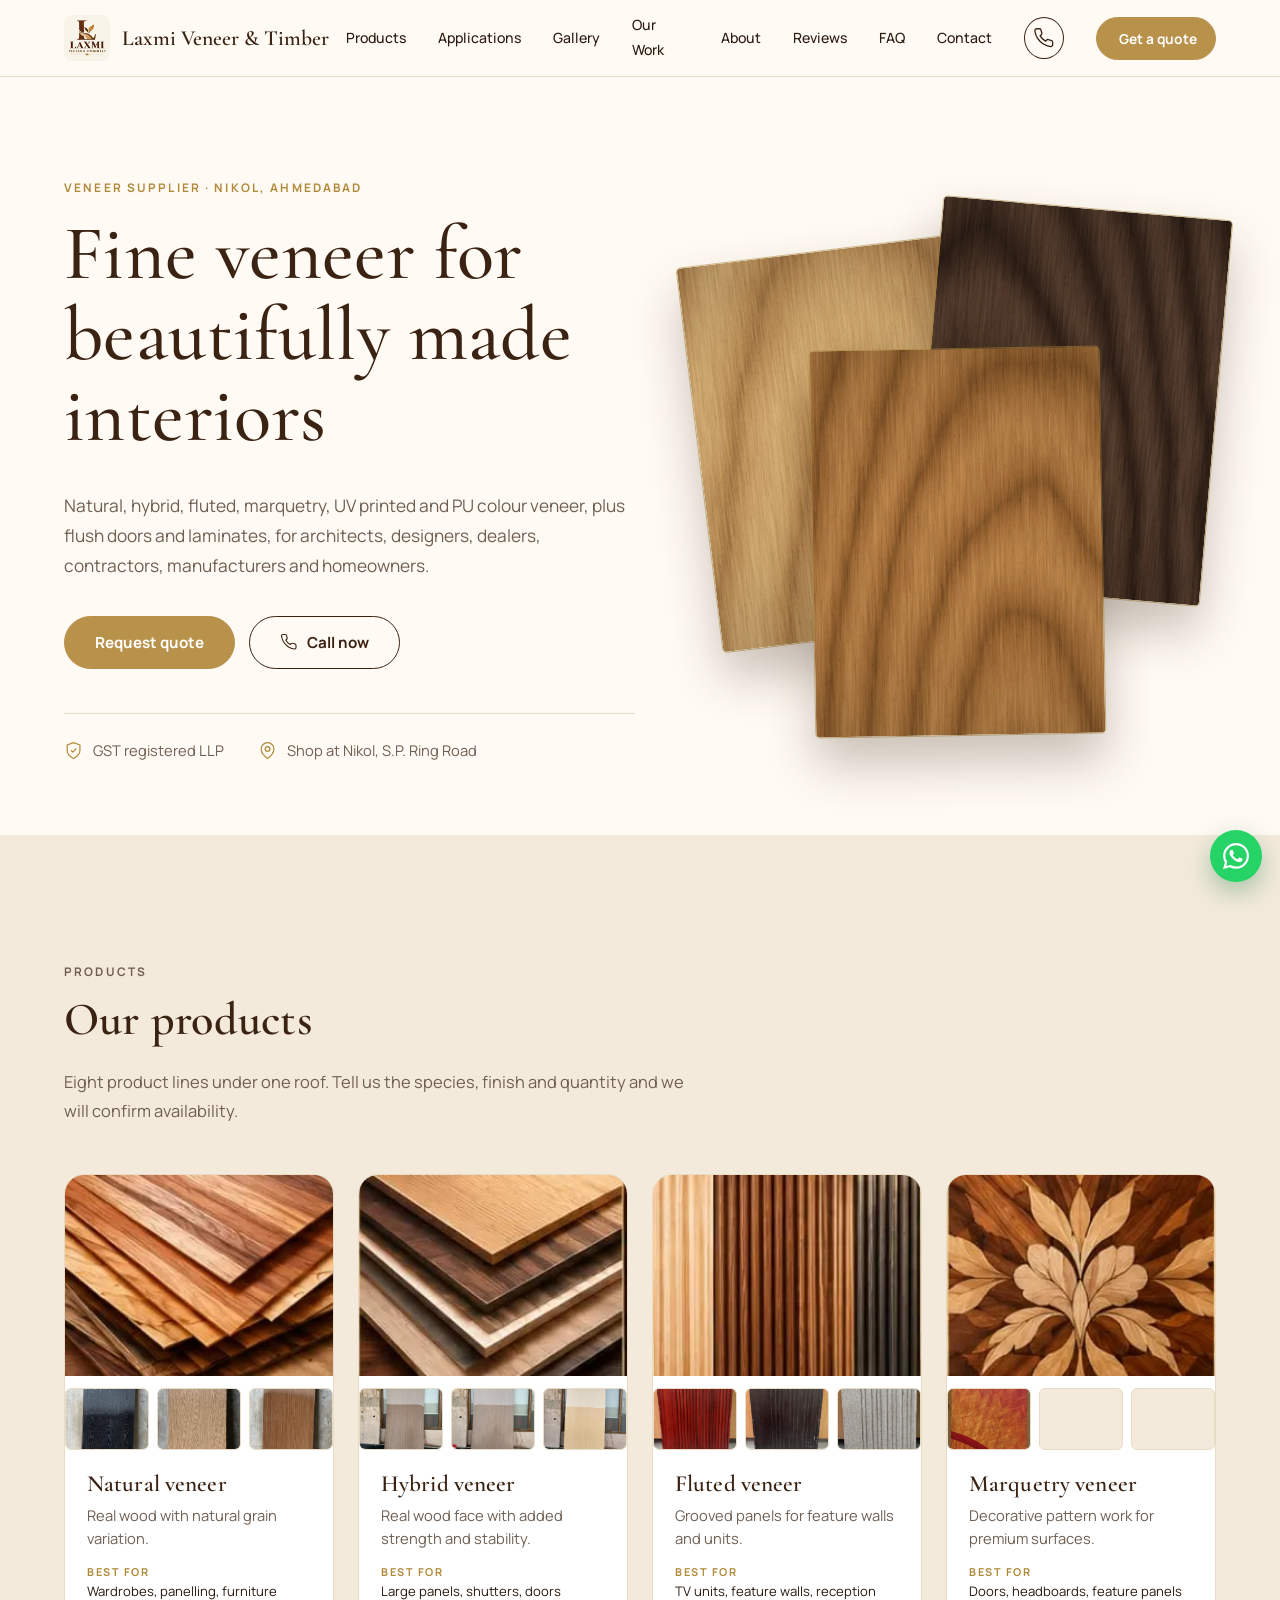
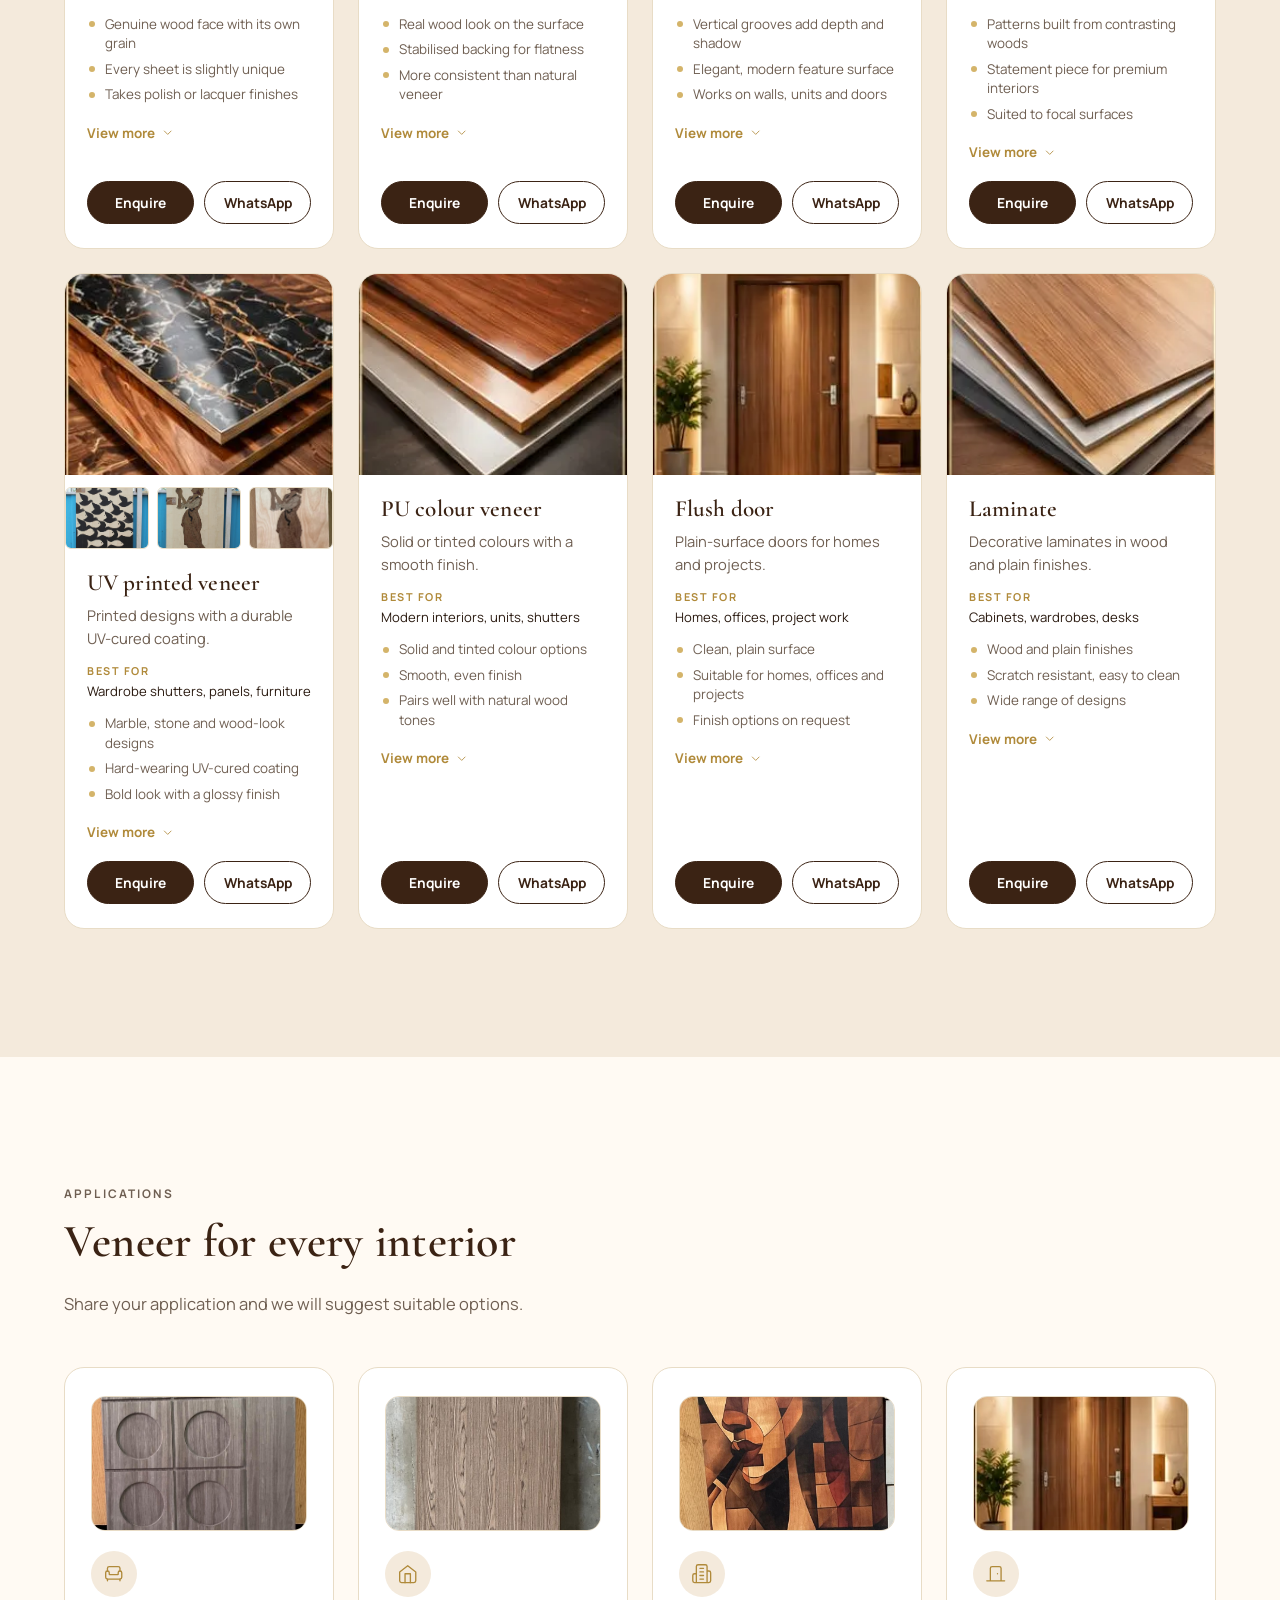
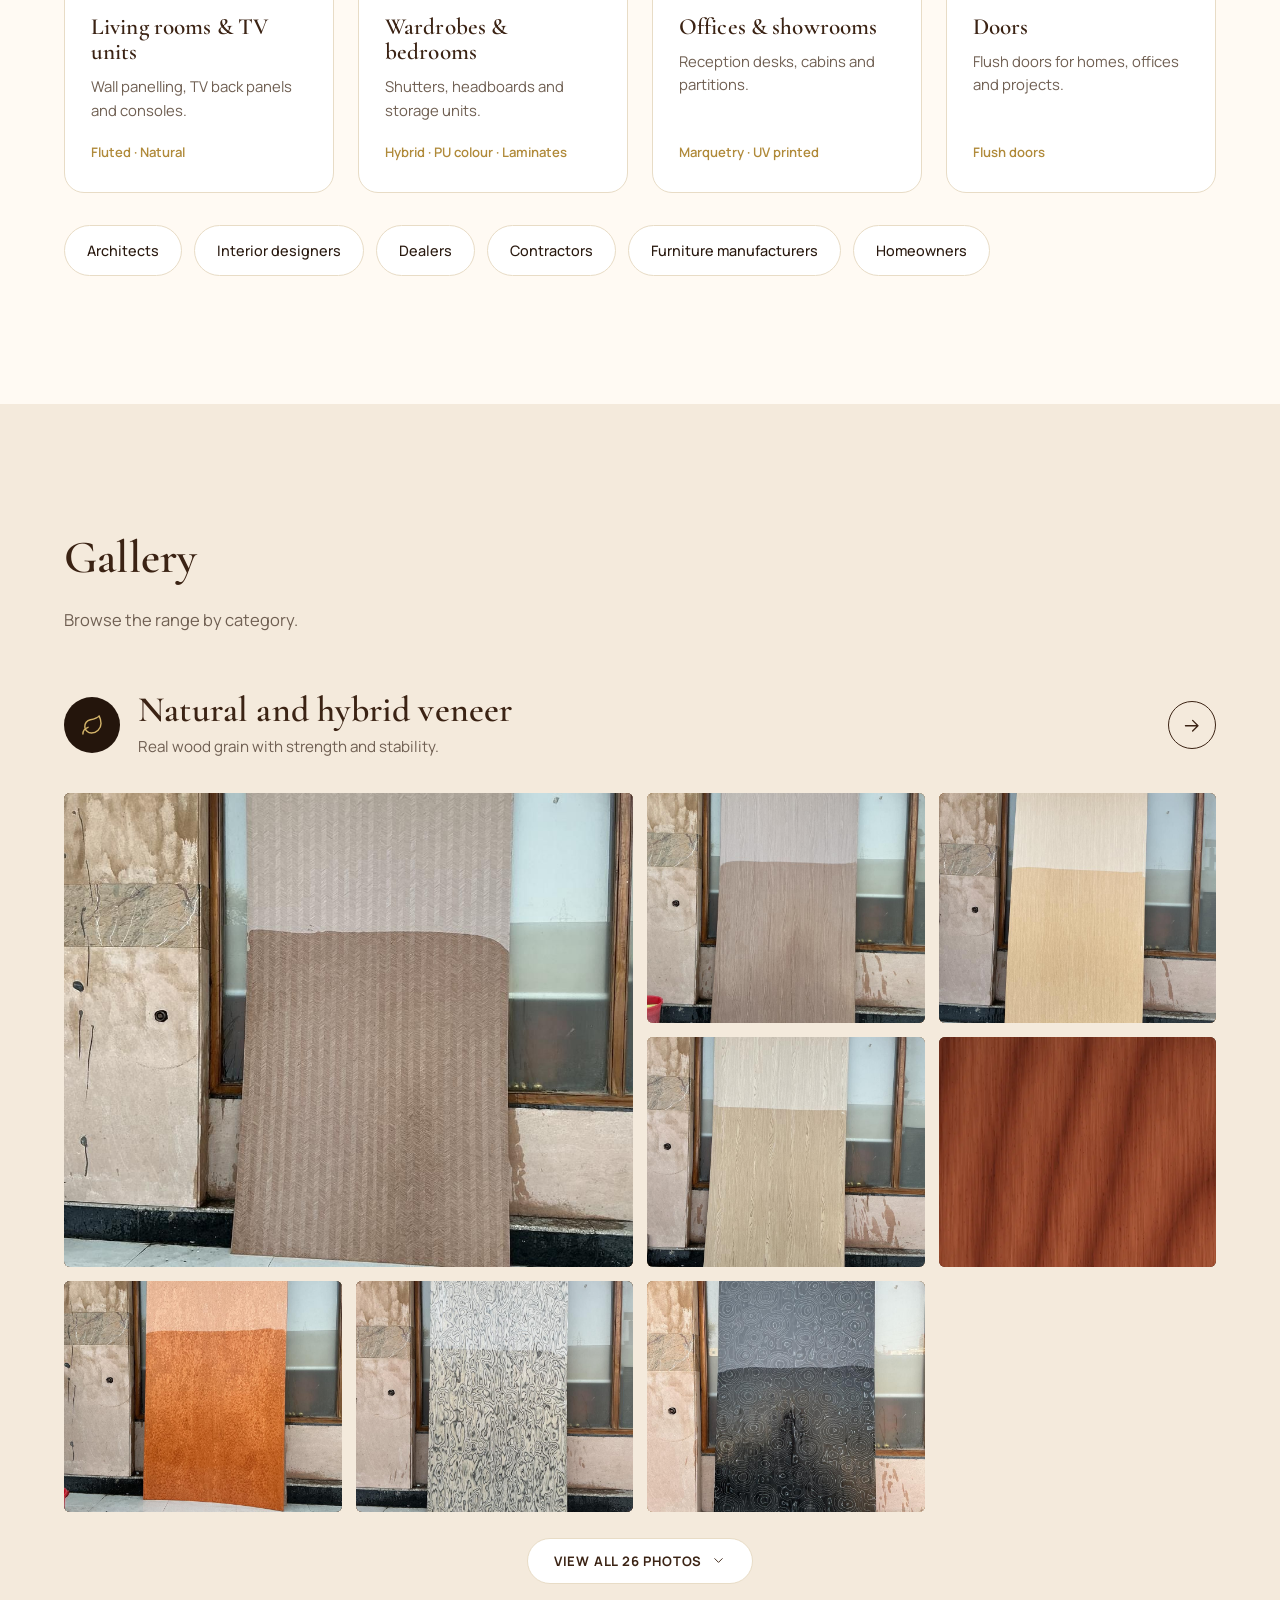
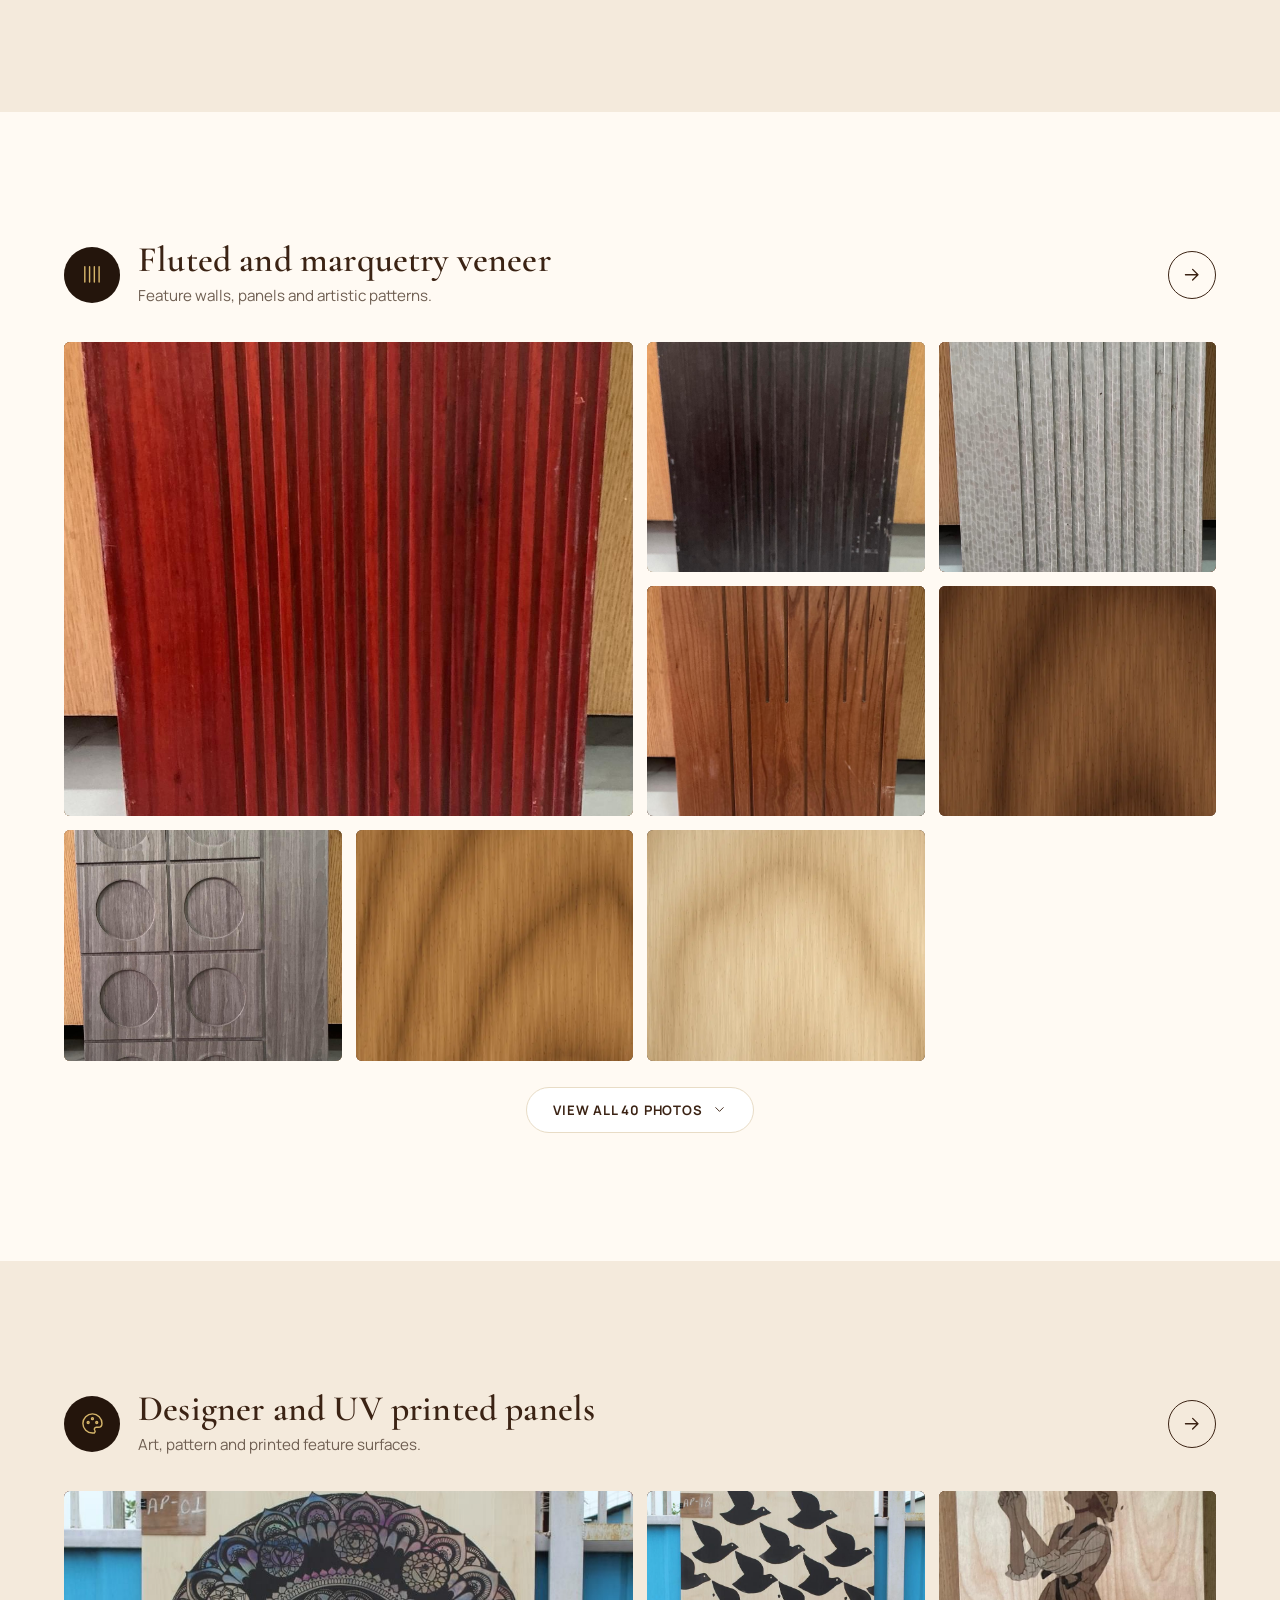
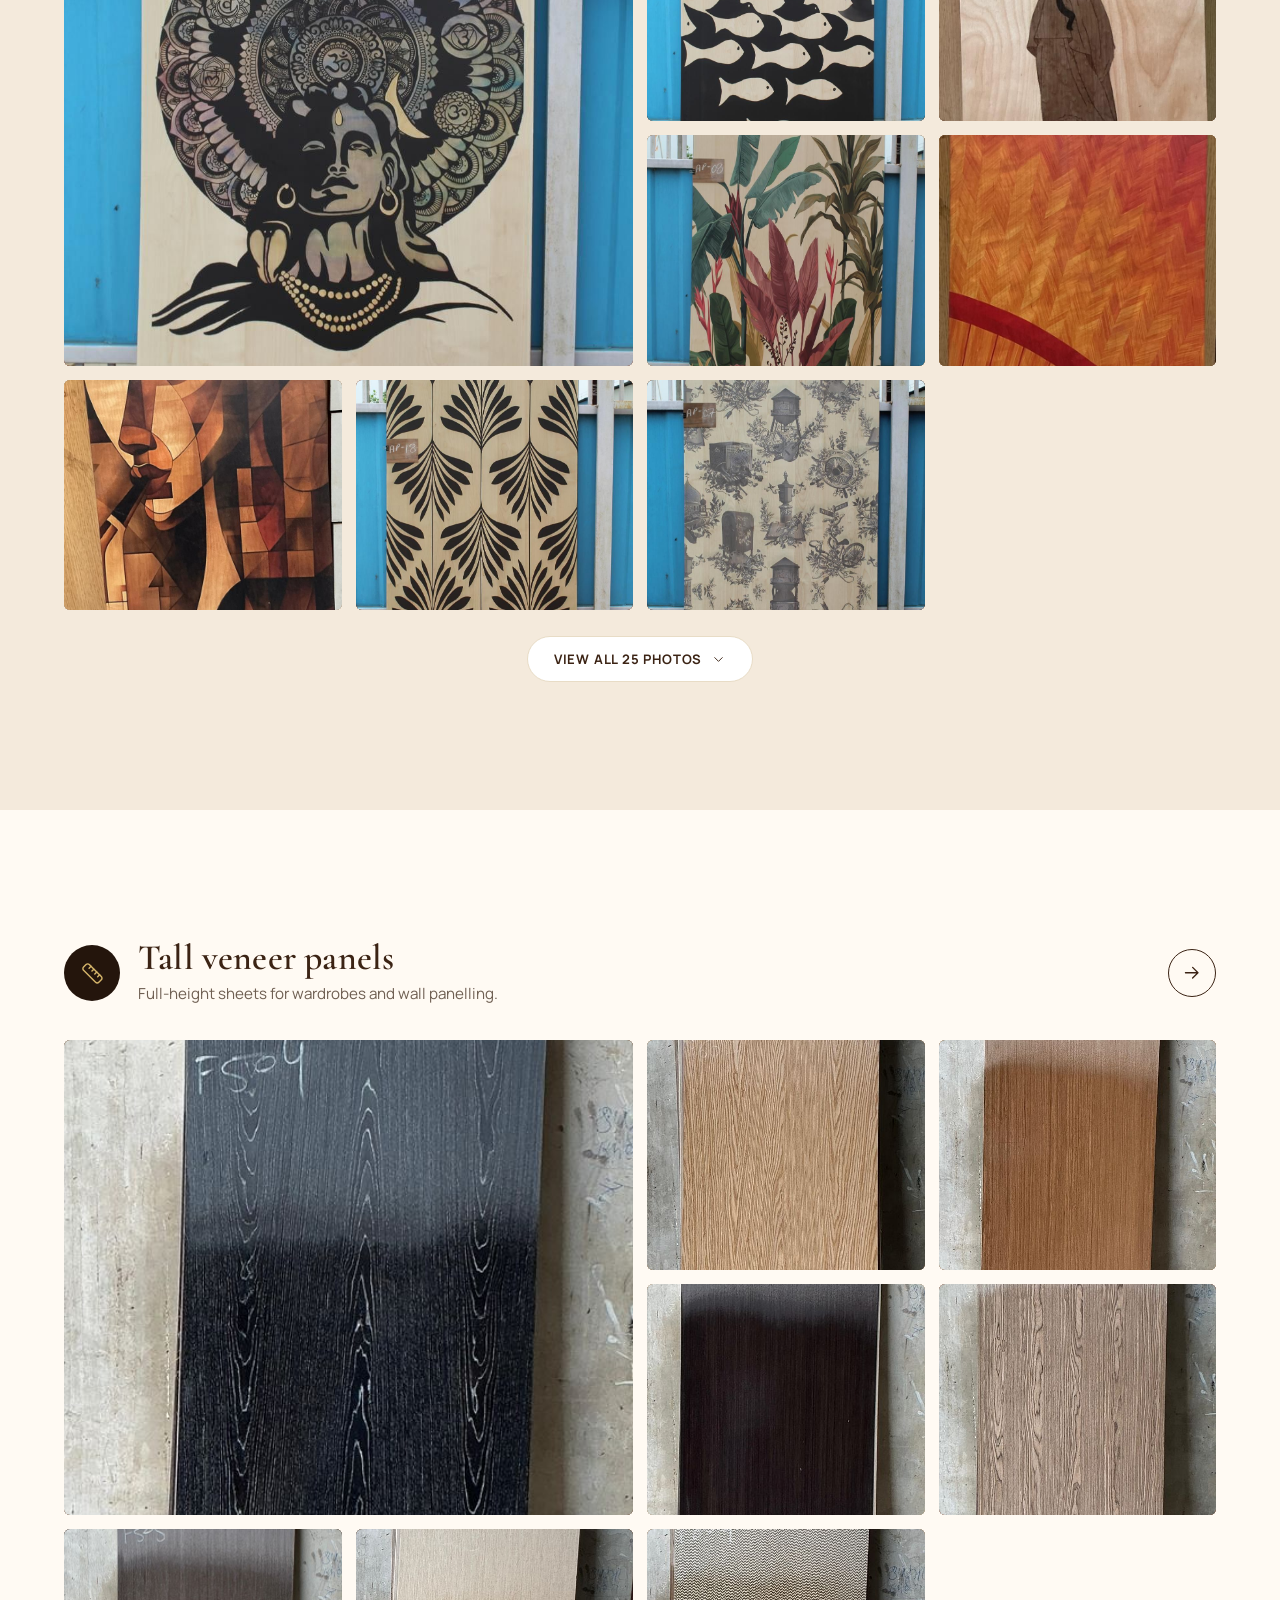
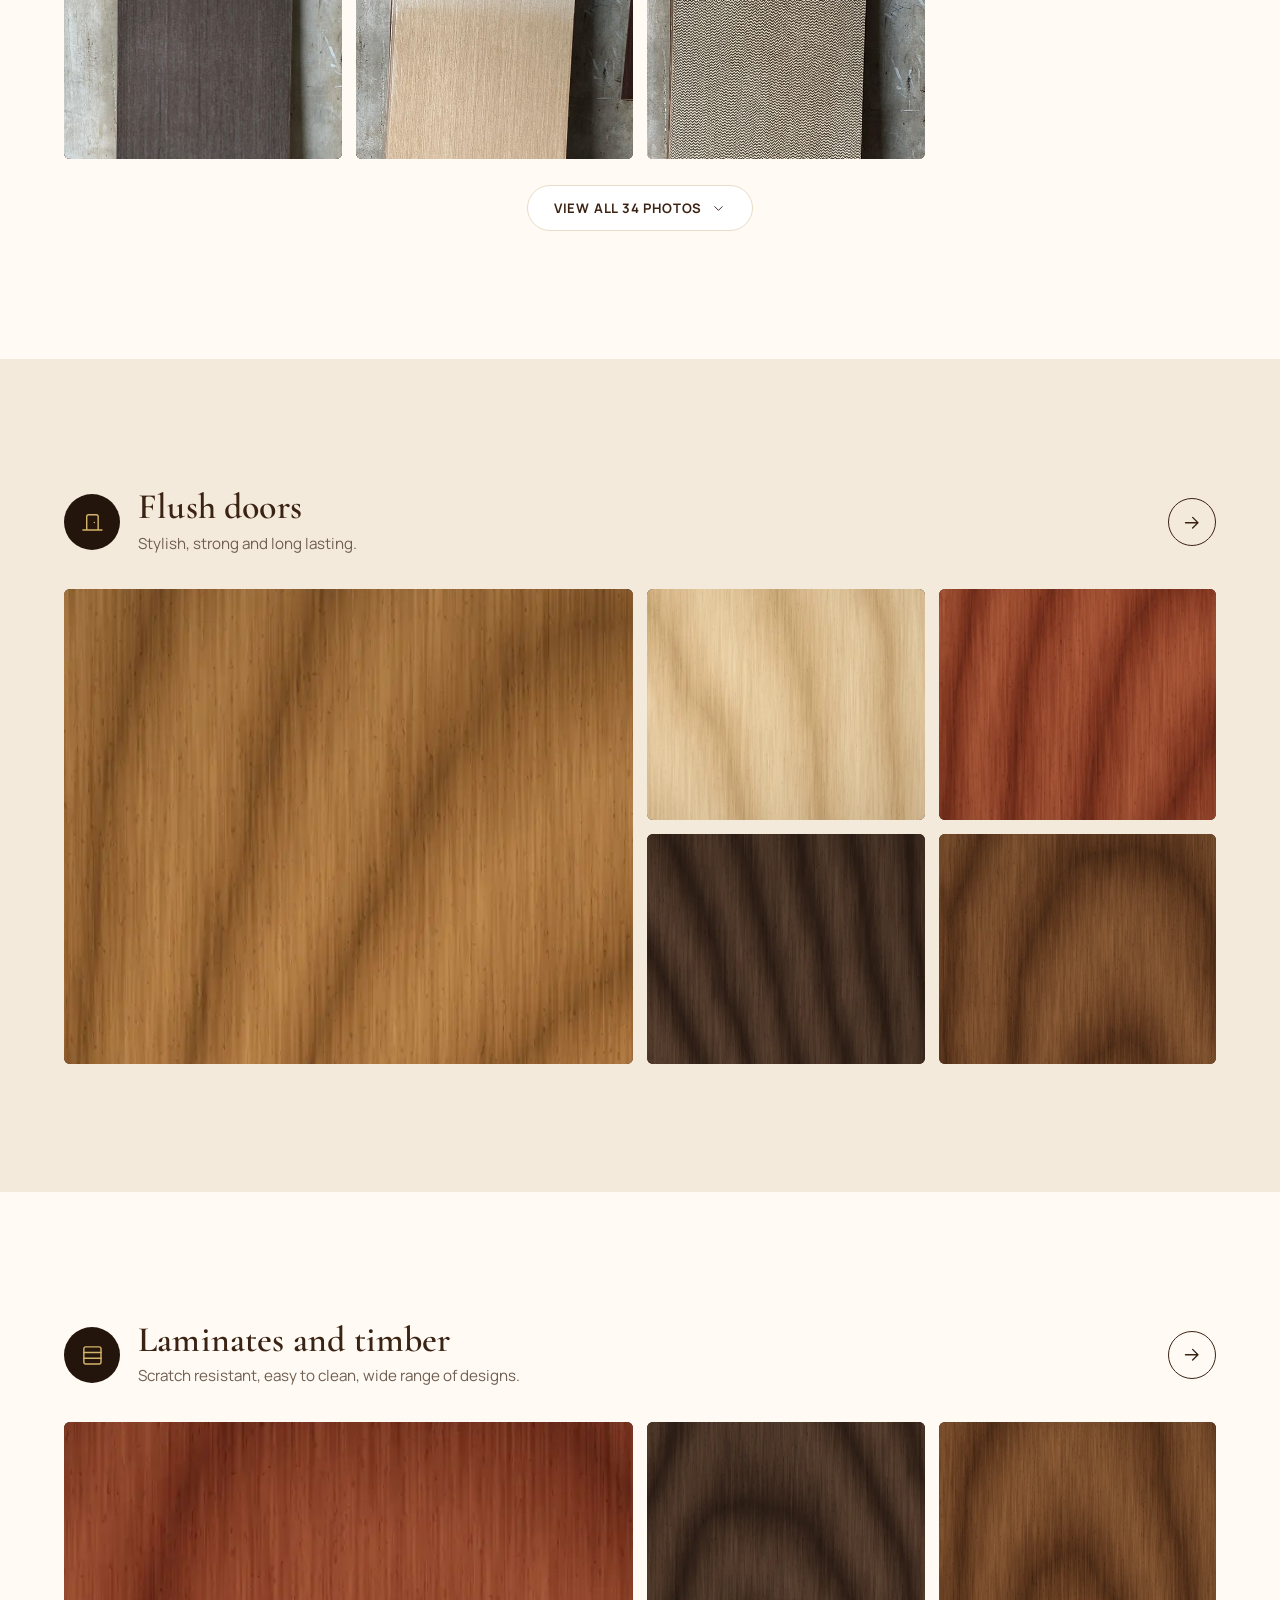
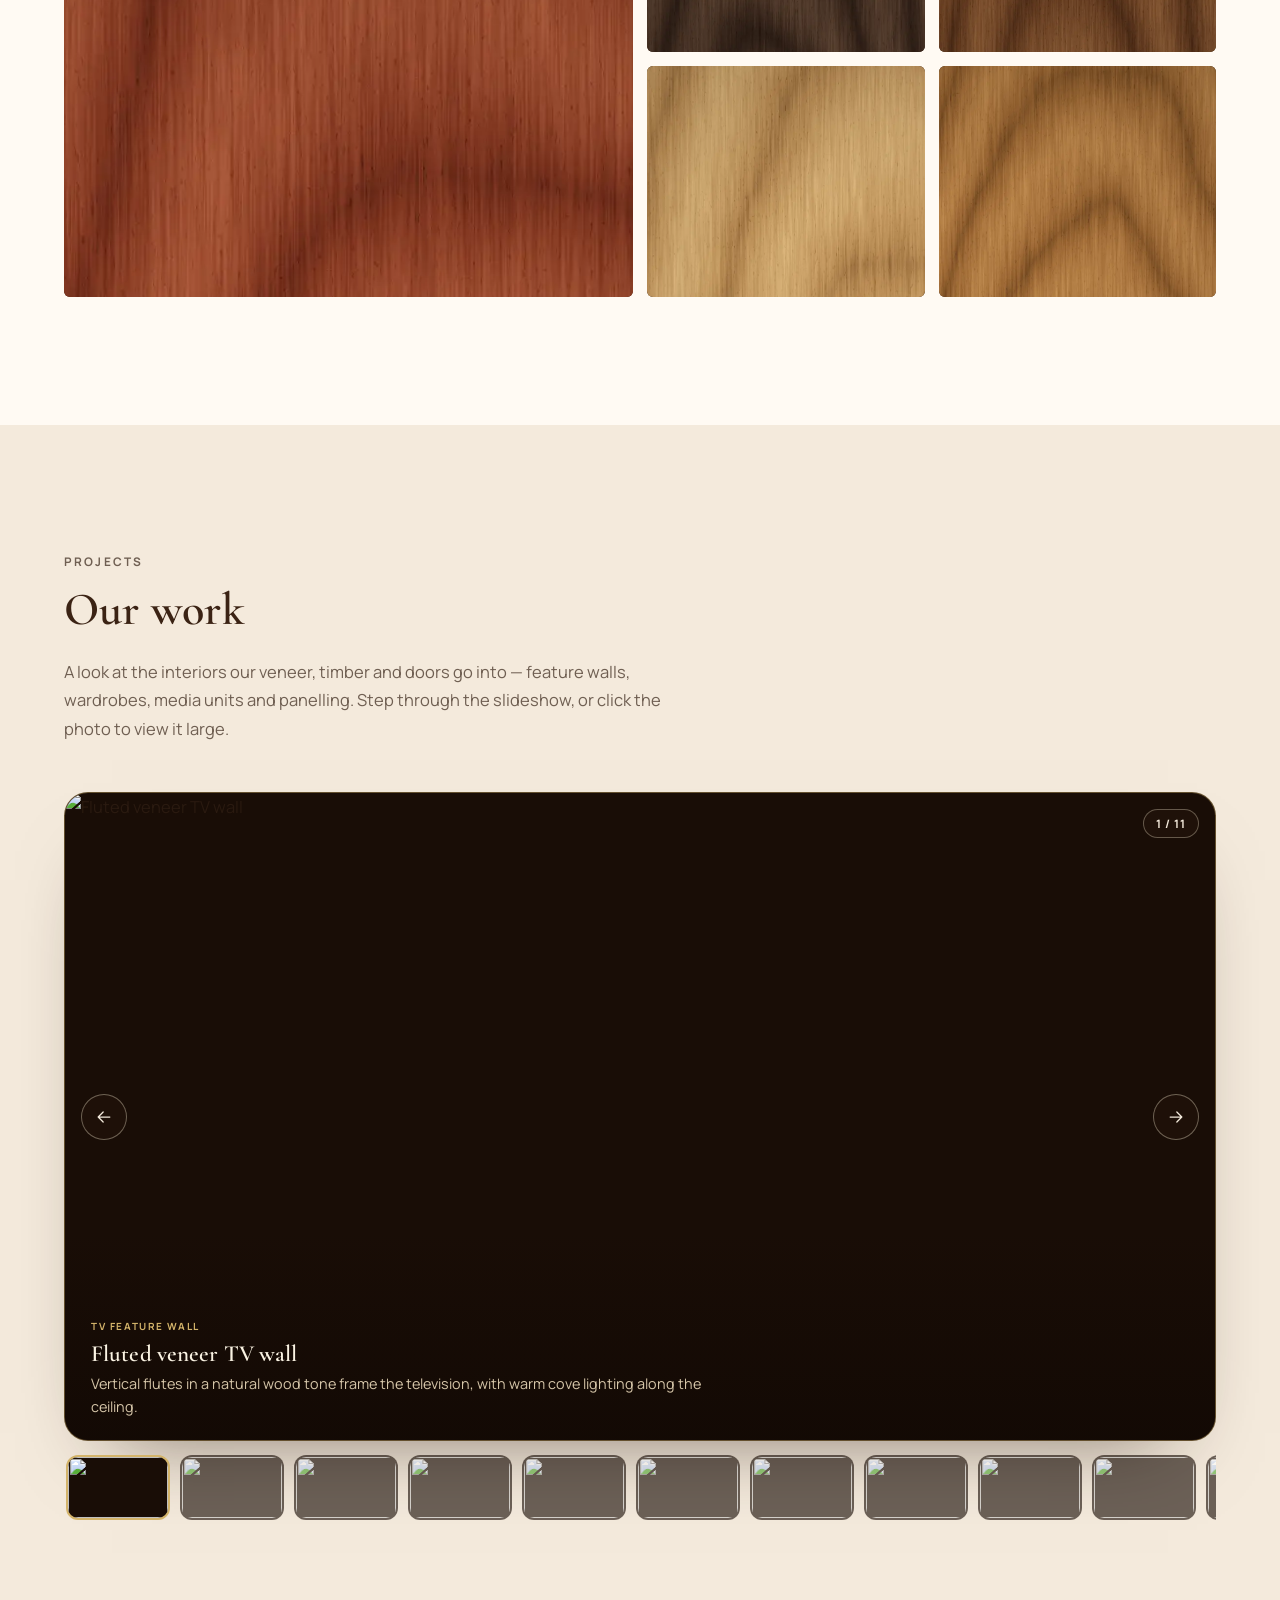
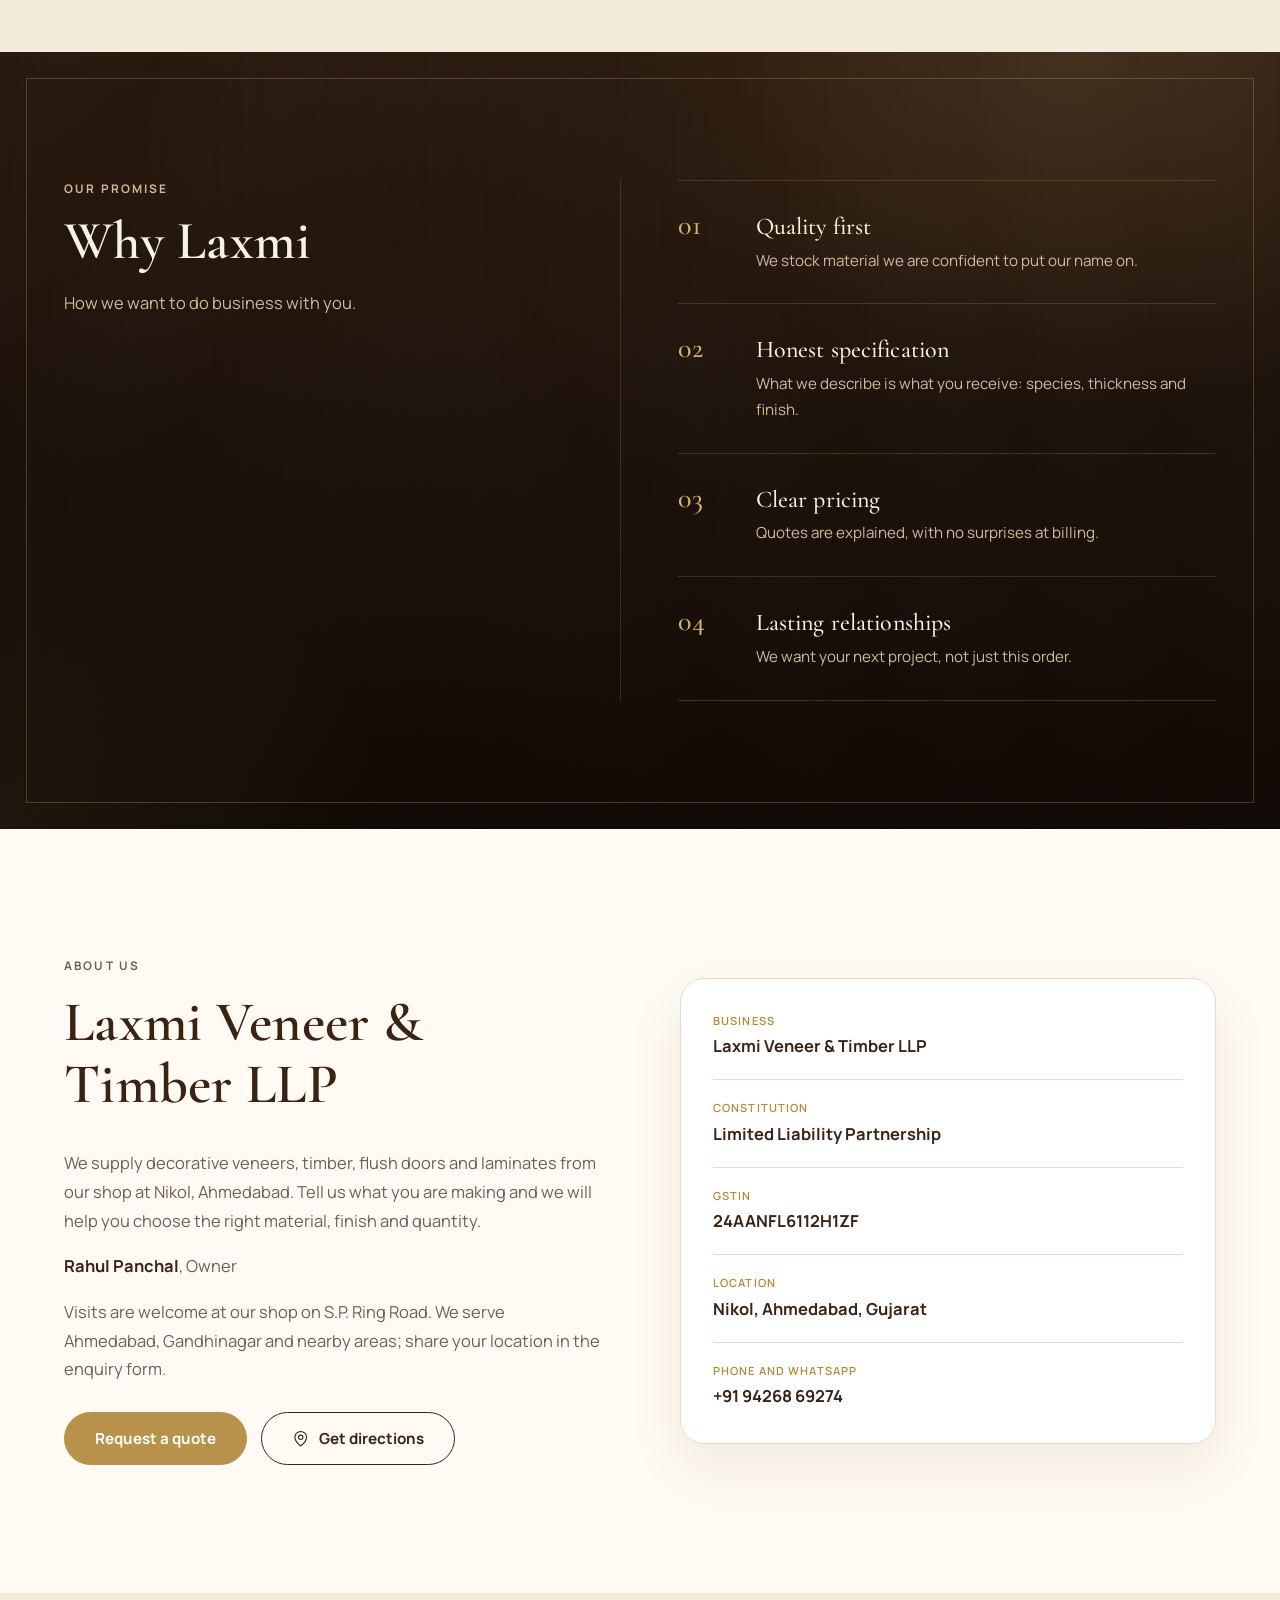
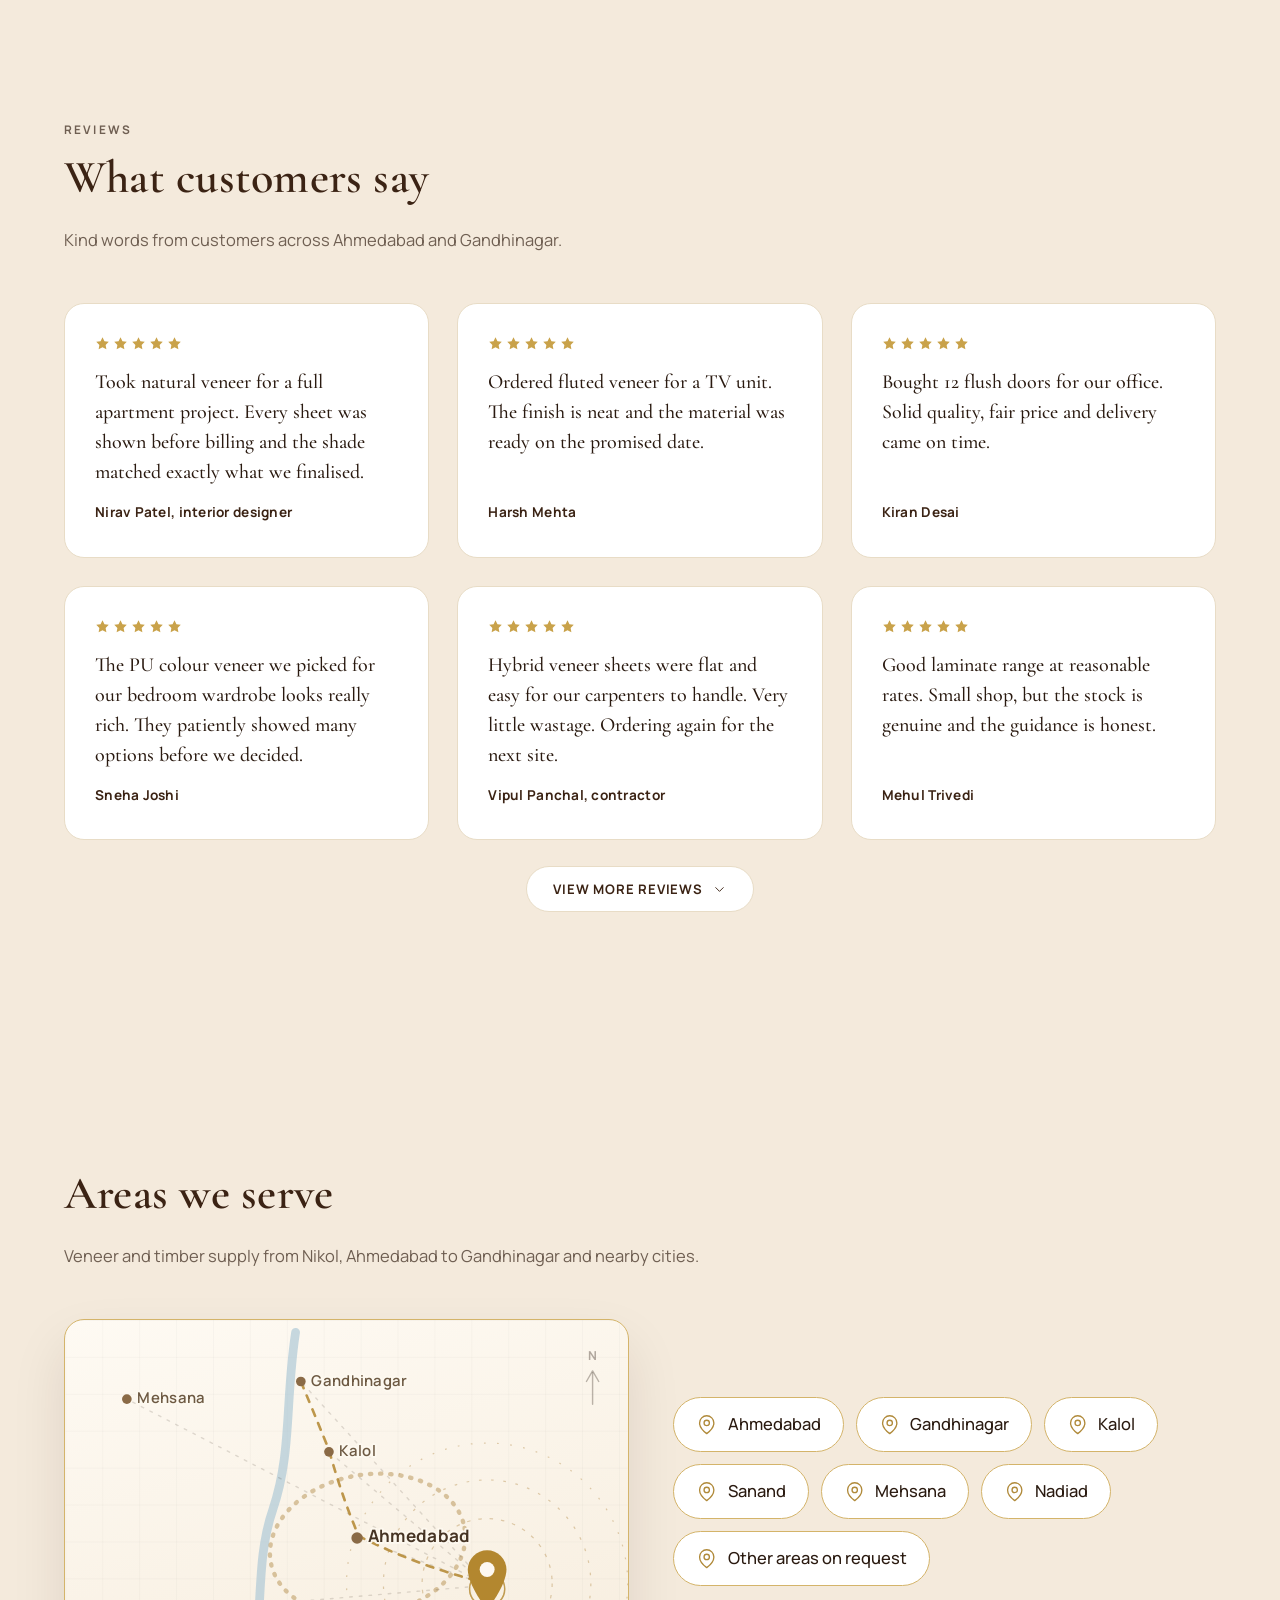
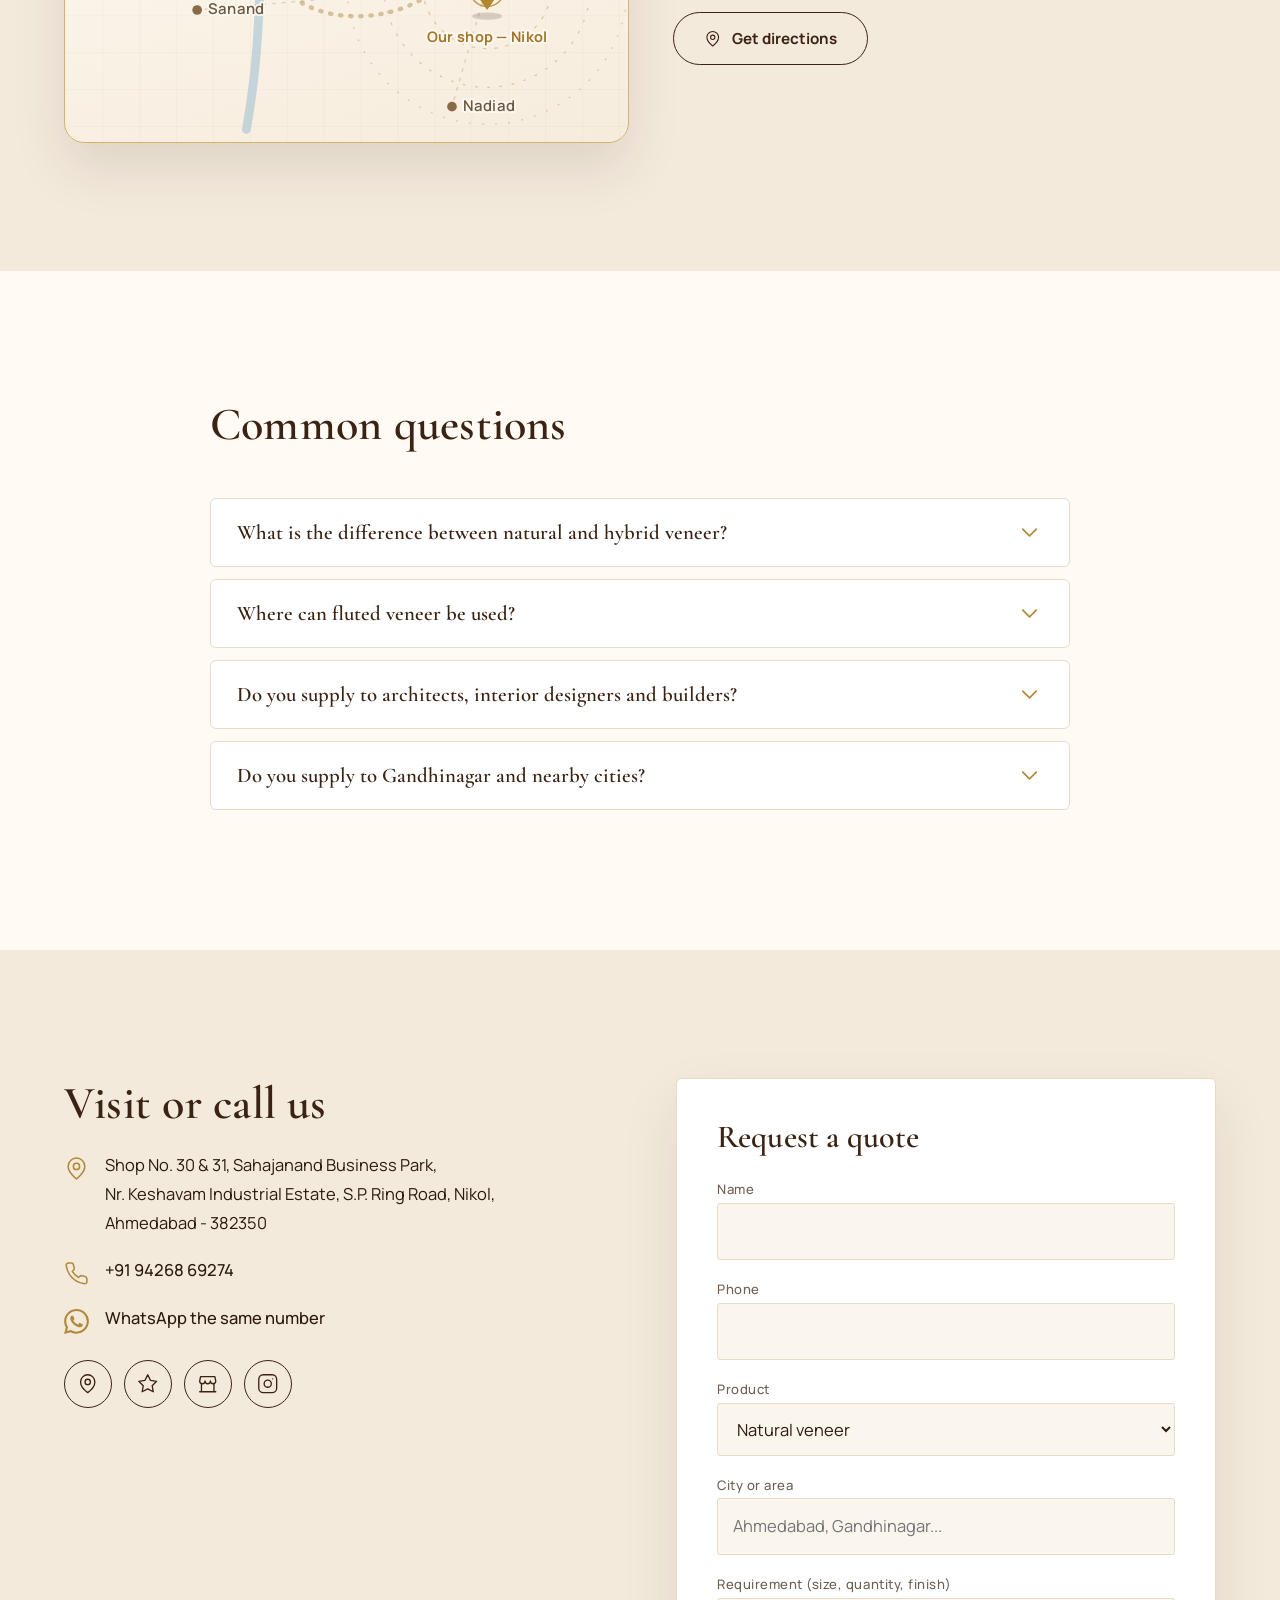
==== commit 957043c0: "request qute fixed" ====
--- a/index.html
+++ b/index.html
@@ -79,7 +79,7 @@
   <p class="eyebrow">Veneer supplier &middot; Nikol, Ahmedabad</p>
   <h1>Fine veneer for beautifully made interiors</h1>
   <p class="lead">Natural, hybrid, fluted, marquetry, UV printed and PU colour veneer, plus flush doors and laminates, for architects, designers, dealers, contractors, manufacturers and homeowners.</p>
-  <div class="cta"><a class="btn gold" href="#enquiry">Request a quote</a><a class="btn line" href="tel:+919426869274"><svg class="ic"><use href="#i-phone"/></svg> Call now</a></div>
+  <div class="cta"><a class="btn gold" href="#enquiry">Request quote</a><a class="btn line" href="tel:+919426869274"><svg class="ic"><use href="#i-phone"/></svg> Call now</a></div>
   <div class="hfacts"><span><svg class="ic"><use href="#i-shield"/></svg> GST registered LLP</span><span><svg class="ic"><use href="#i-pin"/></svg> Shop at Nikol, S.P. Ring Road</span></div>
  </div>
  <div class="stack" aria-hidden="true"><div class="sheet"></div><div class="sheet"></div><div class="sheet"></div></div>
--- a/assets/css/styles.css
+++ b/assets/css/styles.css
@@ -16,7 +16,7 @@
 .sec-head{max-width:640px;margin-bottom:56px}.sec-head p{color:var(--muted);margin:0}
 .sec-head h2::after{content:"";display:block;width:56px;height:2px;background:var(--gold2);margin-top:18px}
 /* buttons */
-.btn{display:inline-flex;align-items:center;gap:10px;padding:15px 28px;border-radius:3px;background:var(--walnut);color:#fff;border:1px solid var(--walnut);font:600 .78rem var(--sans);letter-spacing:.12em;text-transform:uppercase;text-decoration:none;cursor:pointer;transition:background .3s,color .3s,border-color .3s,translate .3s,box-shadow .3s}
+.btn{display:inline-flex;align-items:center;gap:10px;padding:15px 28px;border-radius:3px;background:var(--walnut);color:#fff;border:1px solid var(--walnut);font:600 .78rem var(--sans);letter-spacing:.12em;text-transform:uppercase;text-decoration:none;cursor:pointer;white-space:nowrap;transition:background .3s,color .3s,border-color .3s,translate .3s,box-shadow .3s}
 .btn:hover{background:var(--espresso);border-color:var(--gold2);translate:0 -2px;box-shadow:0 12px 26px rgba(36,21,12,.22)}
 .btn.gold{background:var(--gold2);color:var(--espresso);border-color:var(--gold2)}.btn.gold:hover{background:#e3c783;color:var(--espresso)}
 .ib{display:inline-grid;place-items:center;width:48px;height:48px;border-radius:50%;border:1px solid currentColor;color:var(--walnut);text-decoration:none;background:transparent;cursor:pointer;transition:background .3s,color .3s,border-color .3s,translate .3s}
@@ -114,7 +114,7 @@
  .abar a{display:flex;flex-direction:column;align-items:center;gap:2px;color:#faf3e3;padding:10px 0;font-size:.7rem;font-weight:500;letter-spacing:.06em;text-decoration:none;border-right:1px solid rgba(212,180,106,.2)}.abar a:last-child{border:0}.abar .ic{color:var(--gold2);width:22px;height:22px}
  body{padding-bottom:62px}
 }
-@media (max-width:640px){.g4{gap:14px}.card .tx{padding:12px 14px 16px}.card p{display:none}.badge{margin-left:14px;width:42px;height:42px}.bento{grid-template-columns:1fr 1fr;grid-auto-rows:150px}.map{aspect-ratio:4/3}.hero::after{inset:10px}.brand span{font-size:1.15rem}}
+@media (max-width:620px){.g4{gap:14px}.card .tx{padding:12px 14px 16px}.card p{display:none}.badge{margin-left:14px;width:42px;height:42px}.bento{grid-template-columns:1fr 1fr;grid-auto-rows:150px}.map{aspect-ratio:4/3}.hero::after{inset:10px}.brand span{font-size:1.15rem}.cta{flex-direction:column;align-items:stretch}.cta .btn{flex:1 1 100%;width:100%;justify-content:center}}
 @media (prefers-reduced-motion:reduce){html{scroll-behavior:auto}.rv{transition:none!important}}
 
 /* ---- v2 refresh ---- */
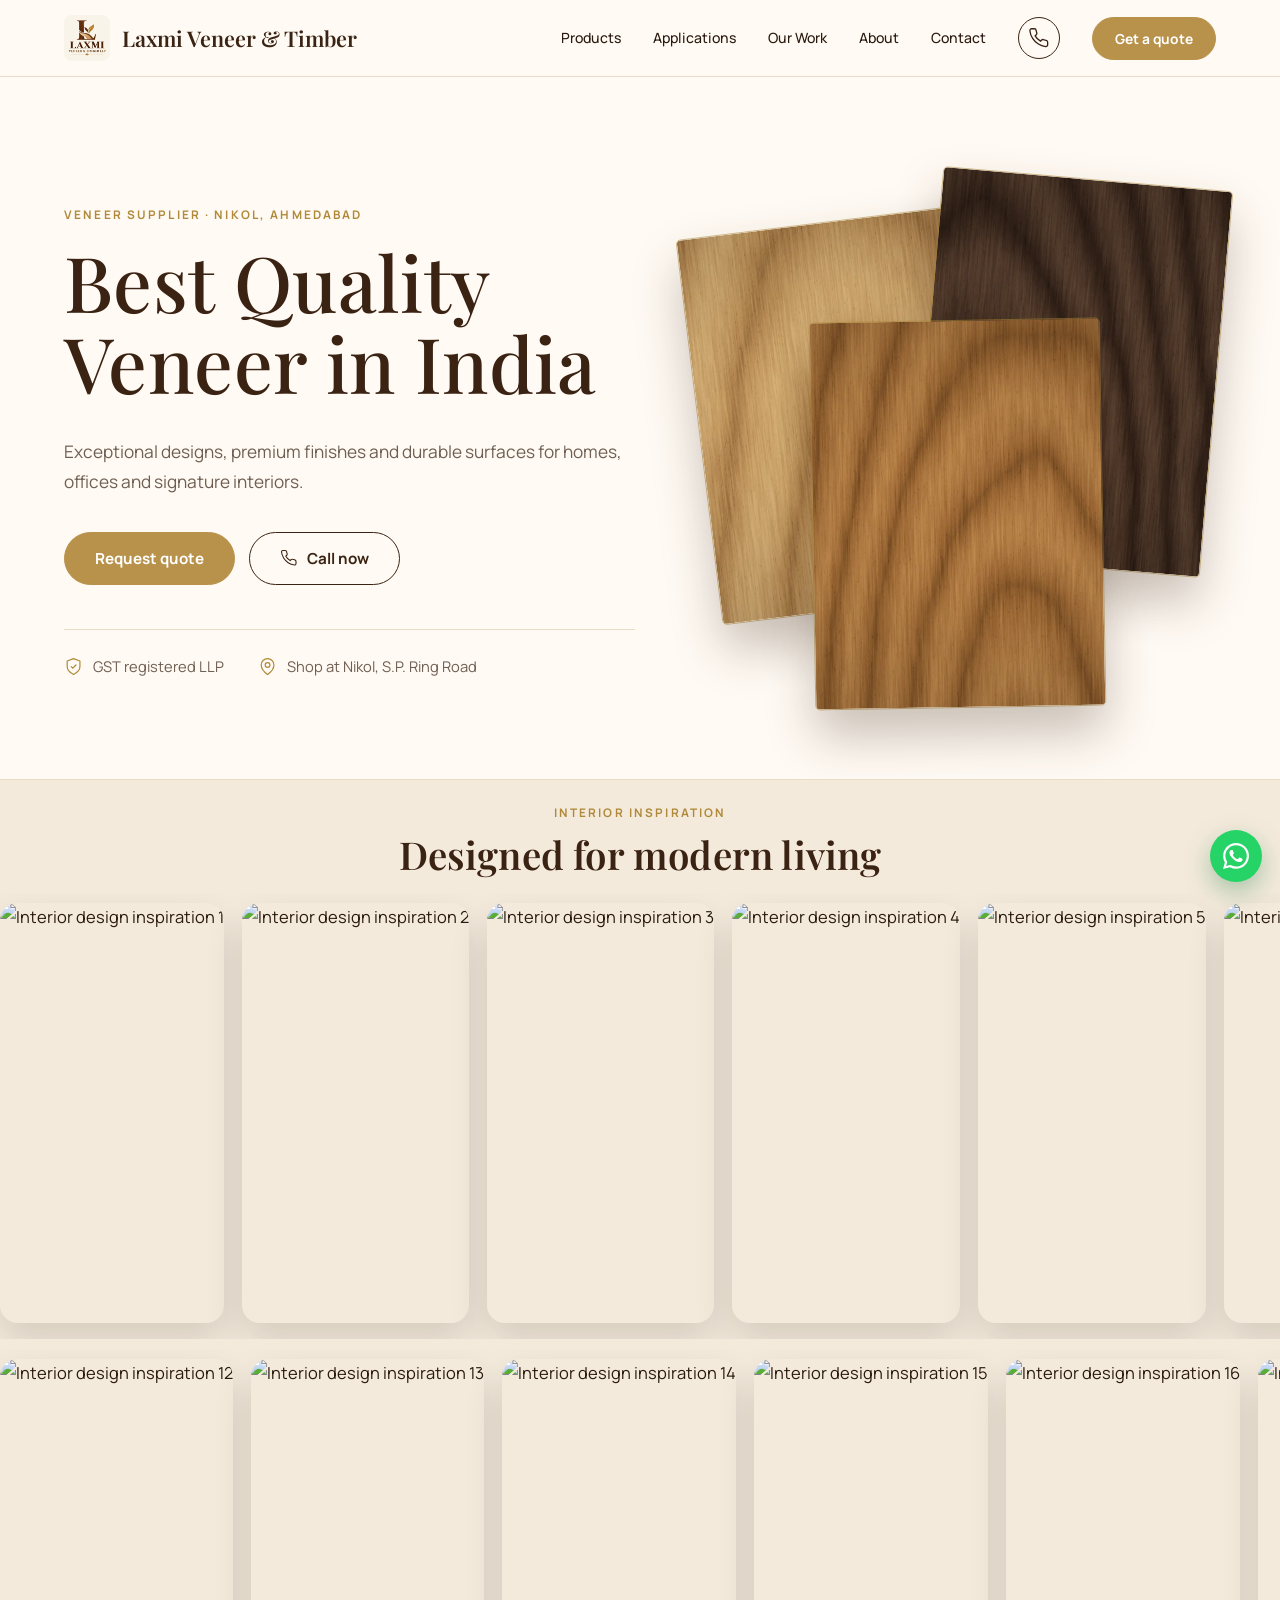
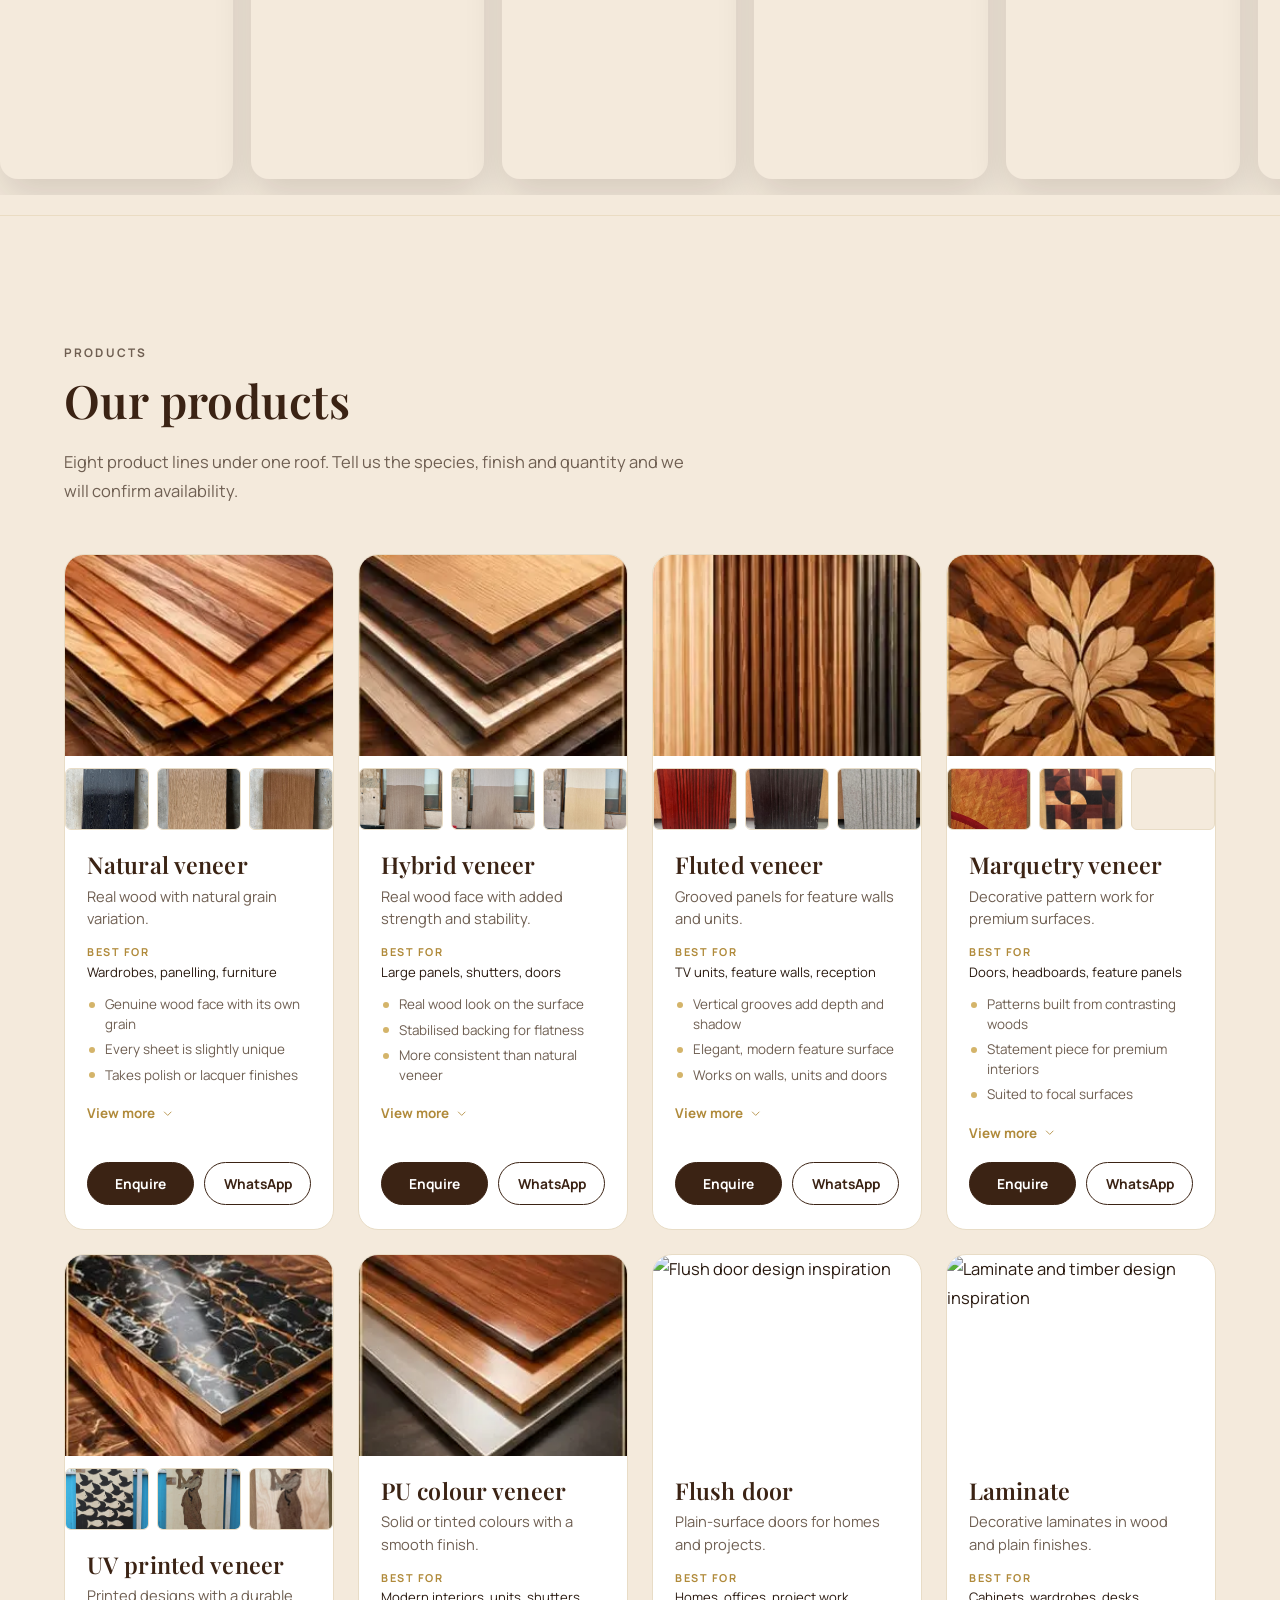
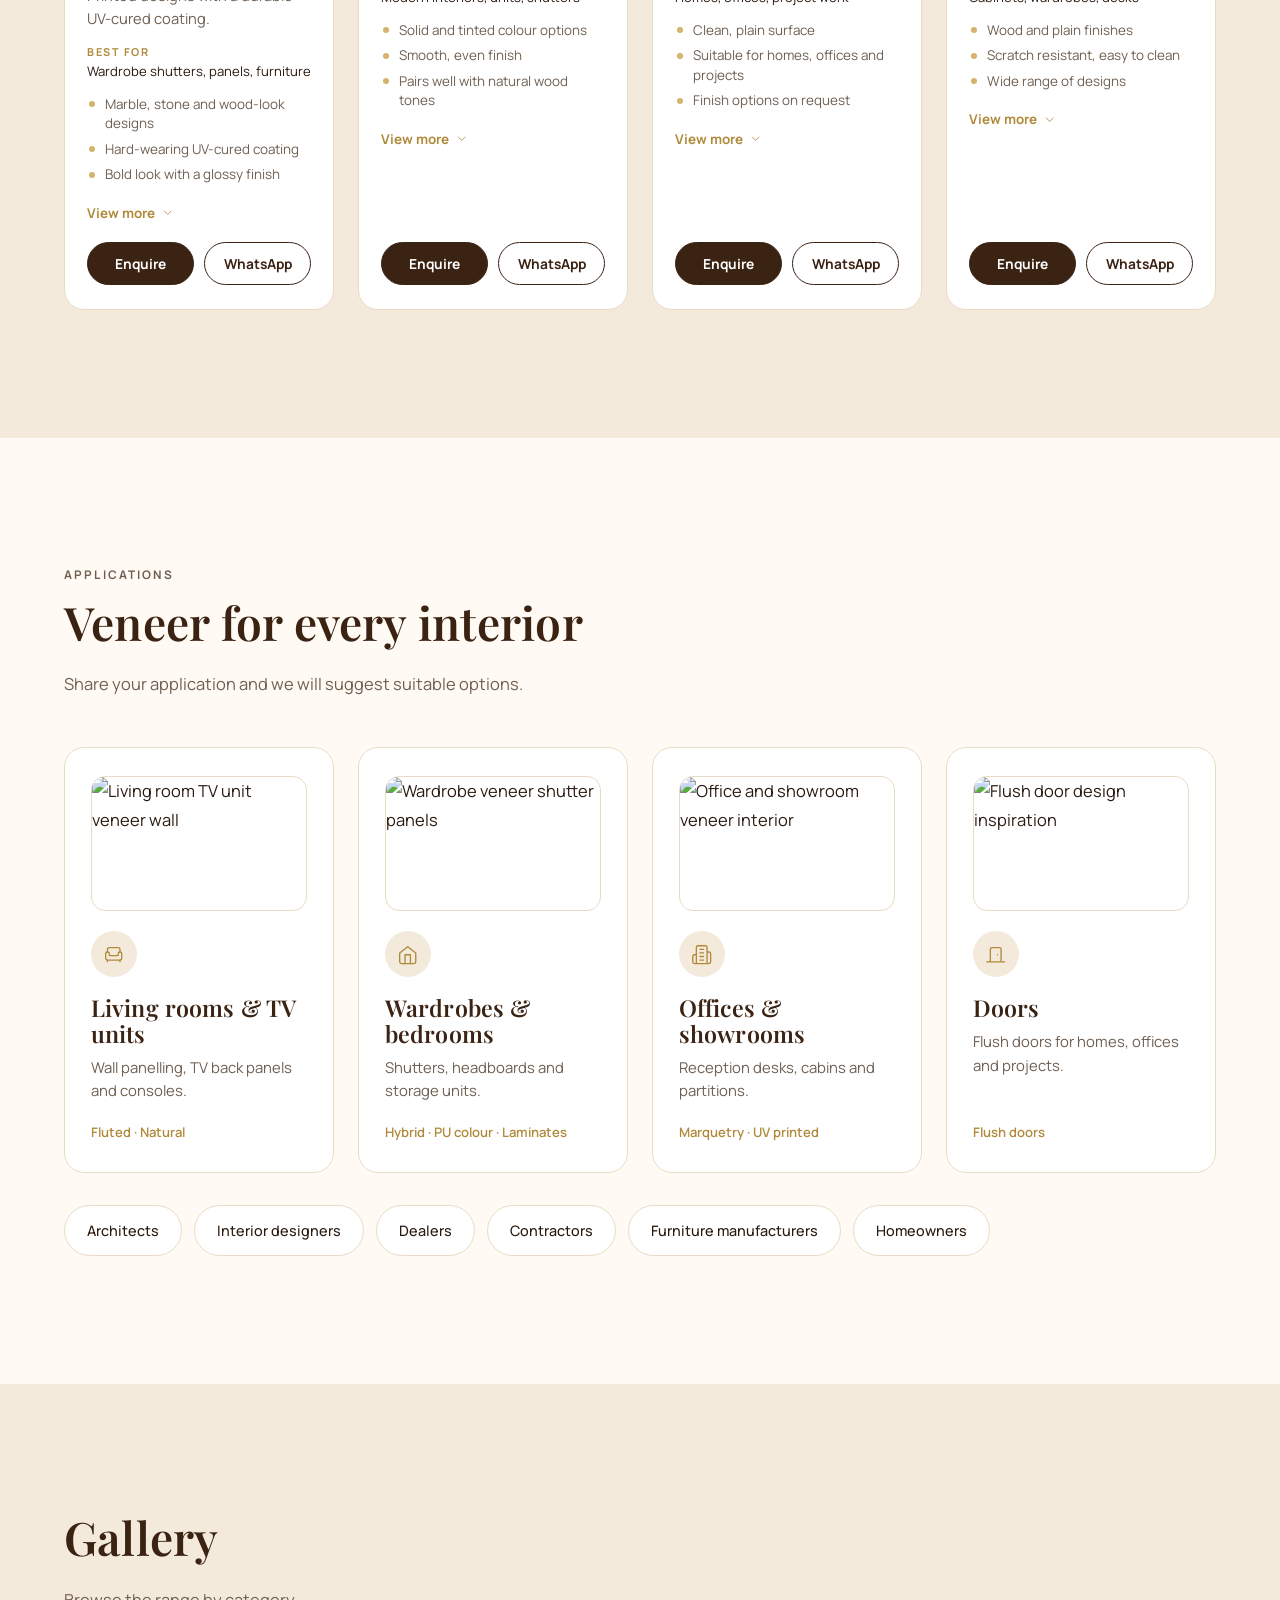
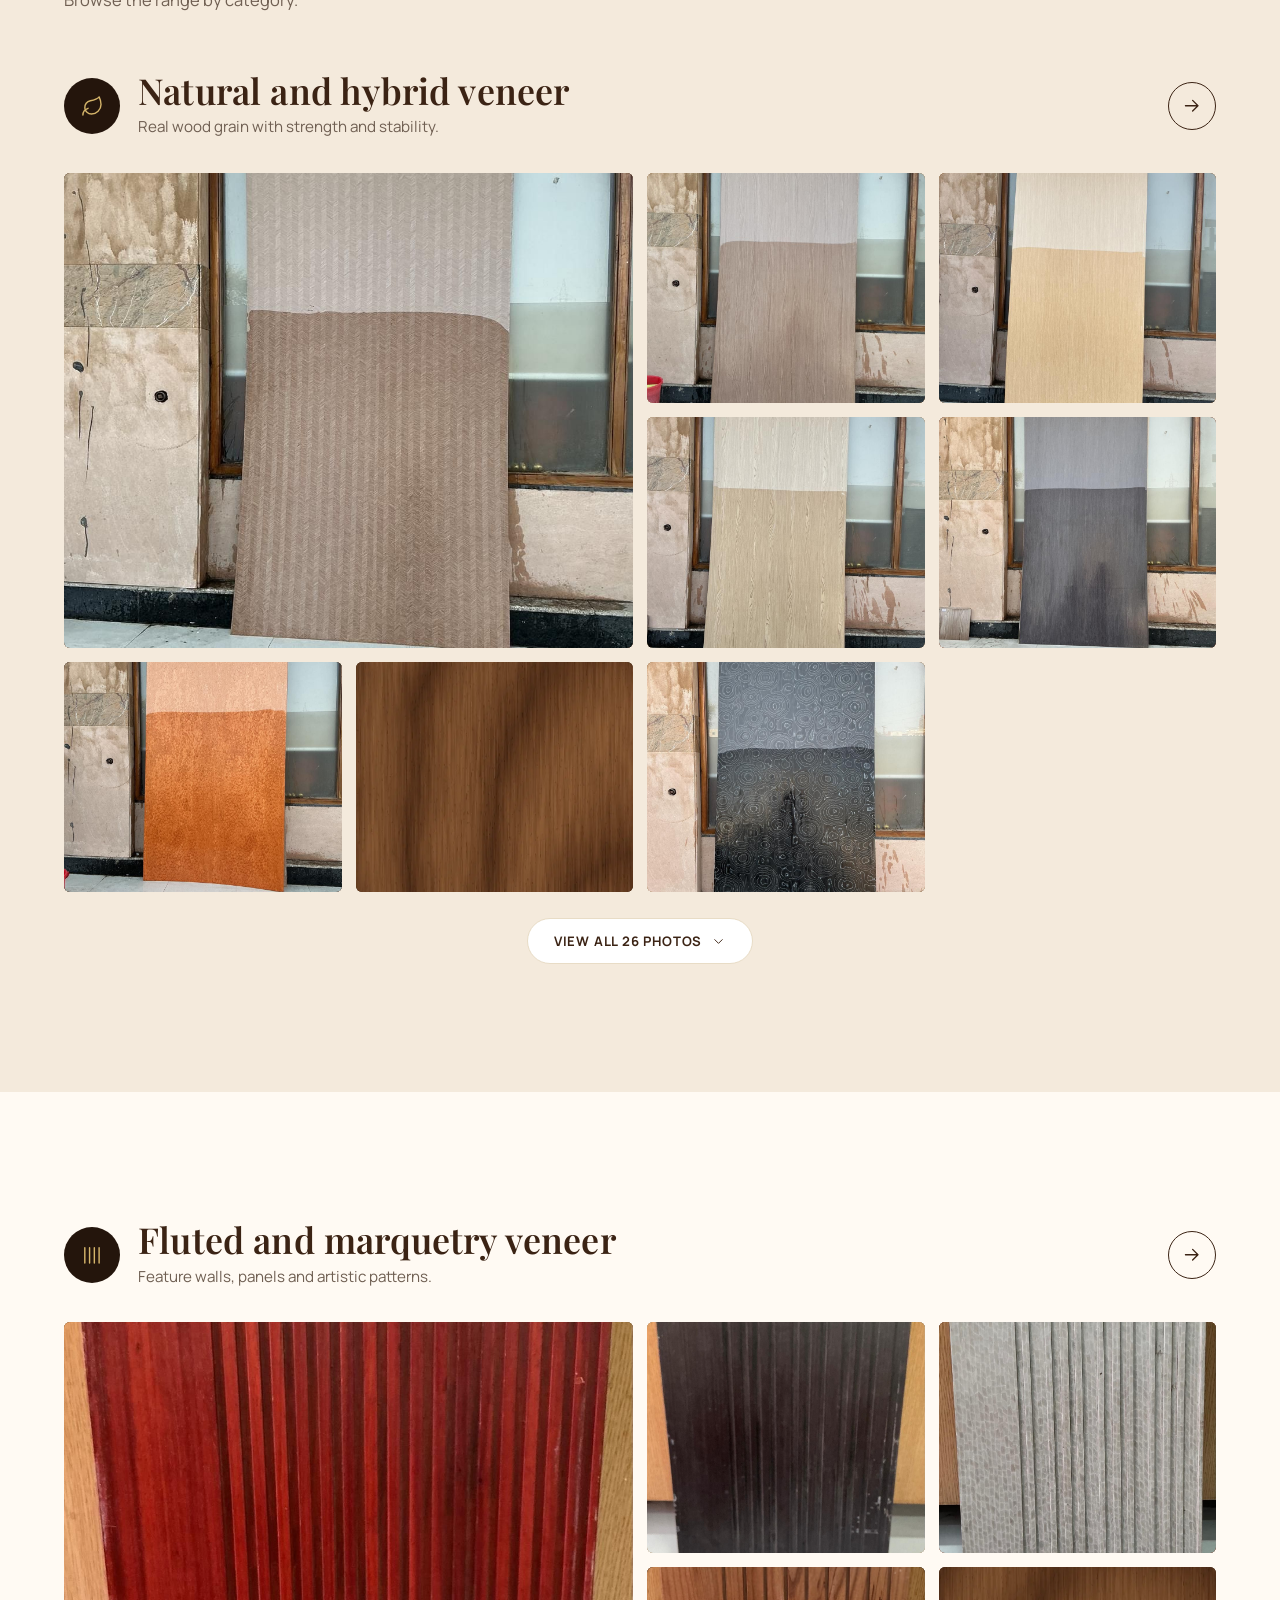
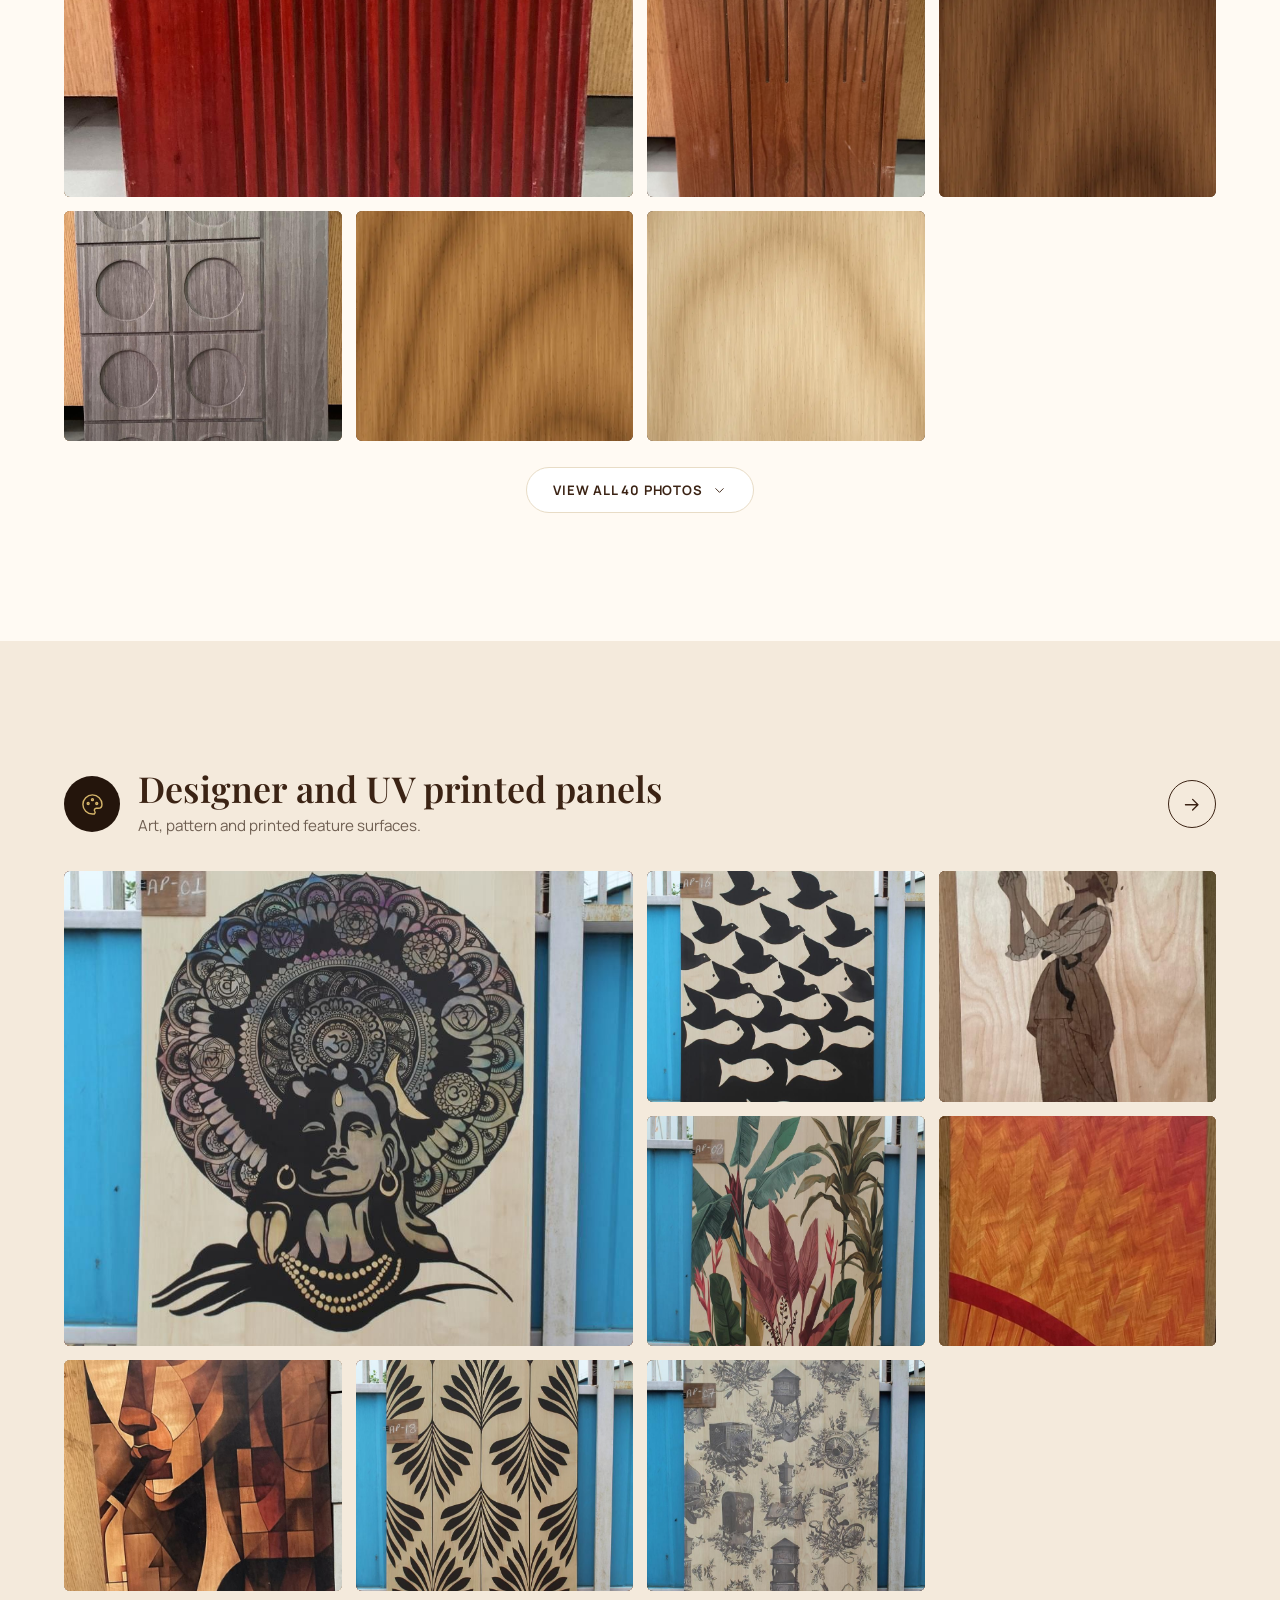
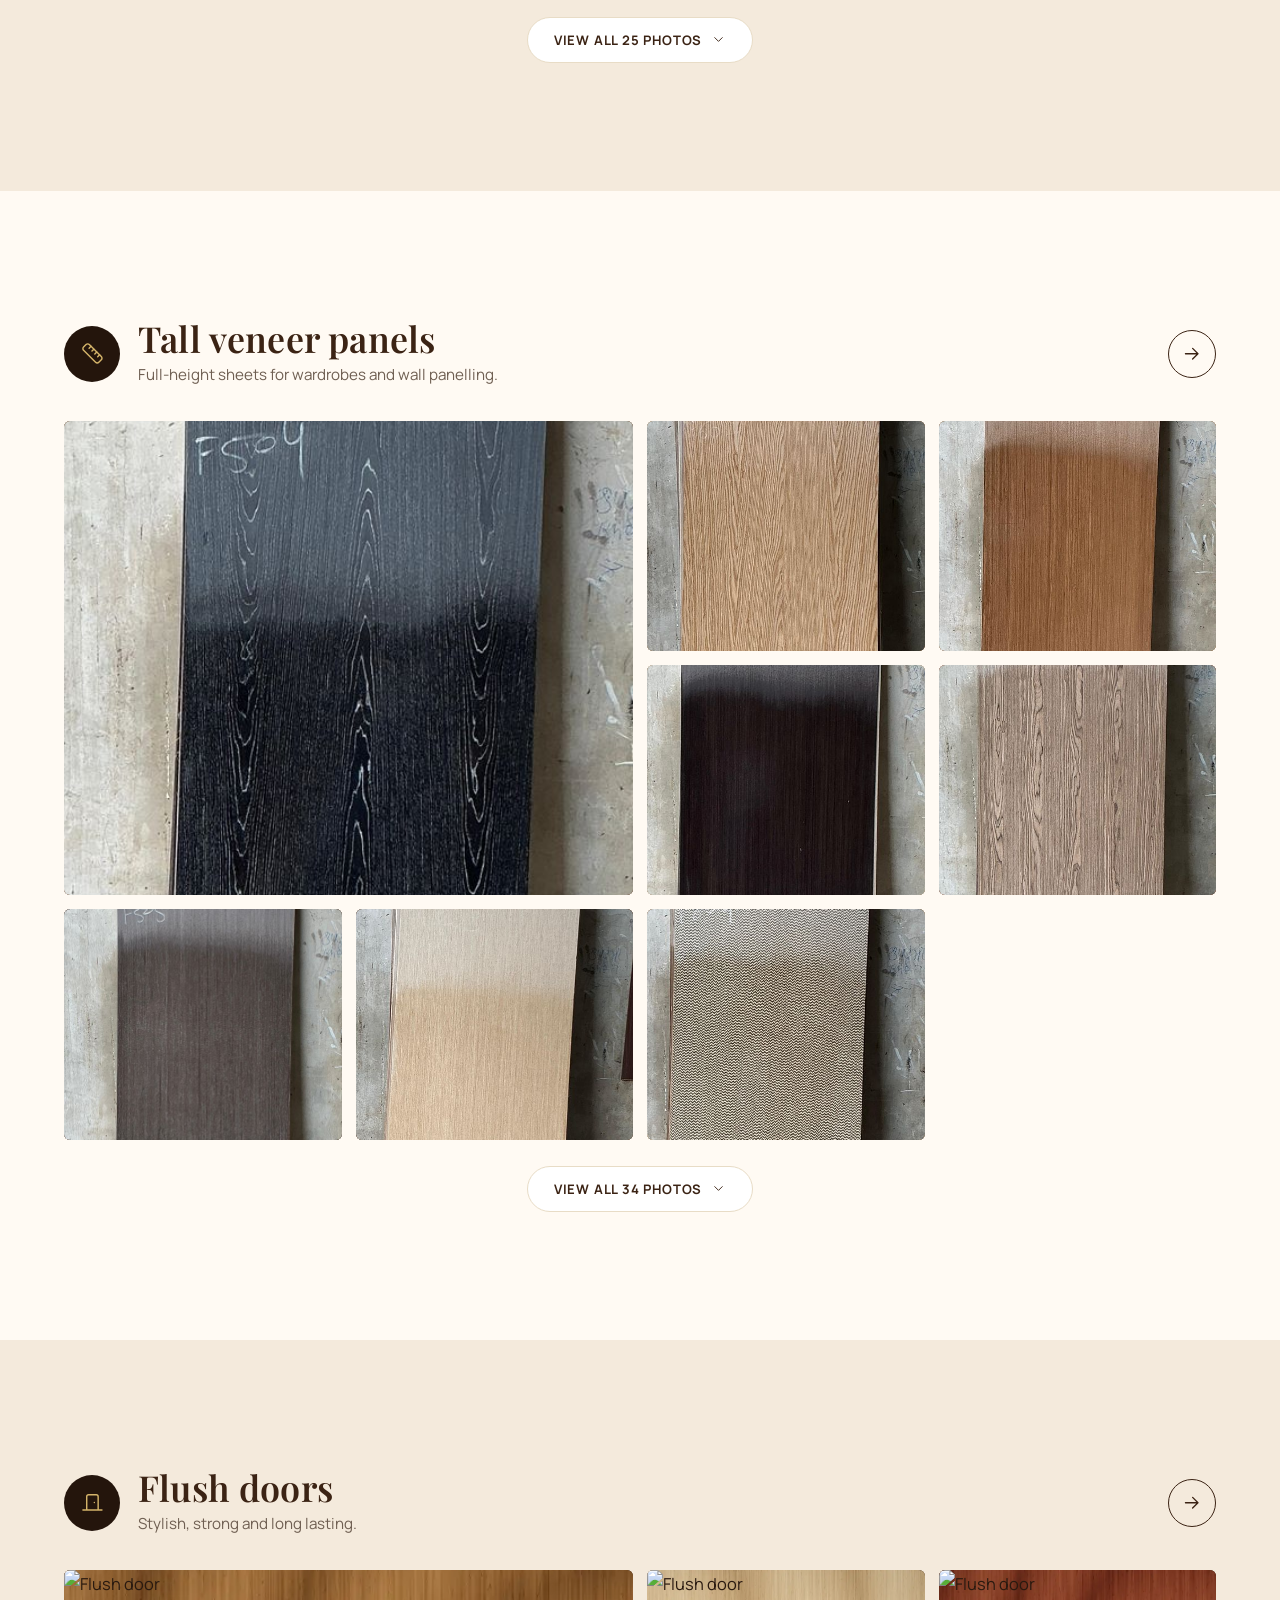
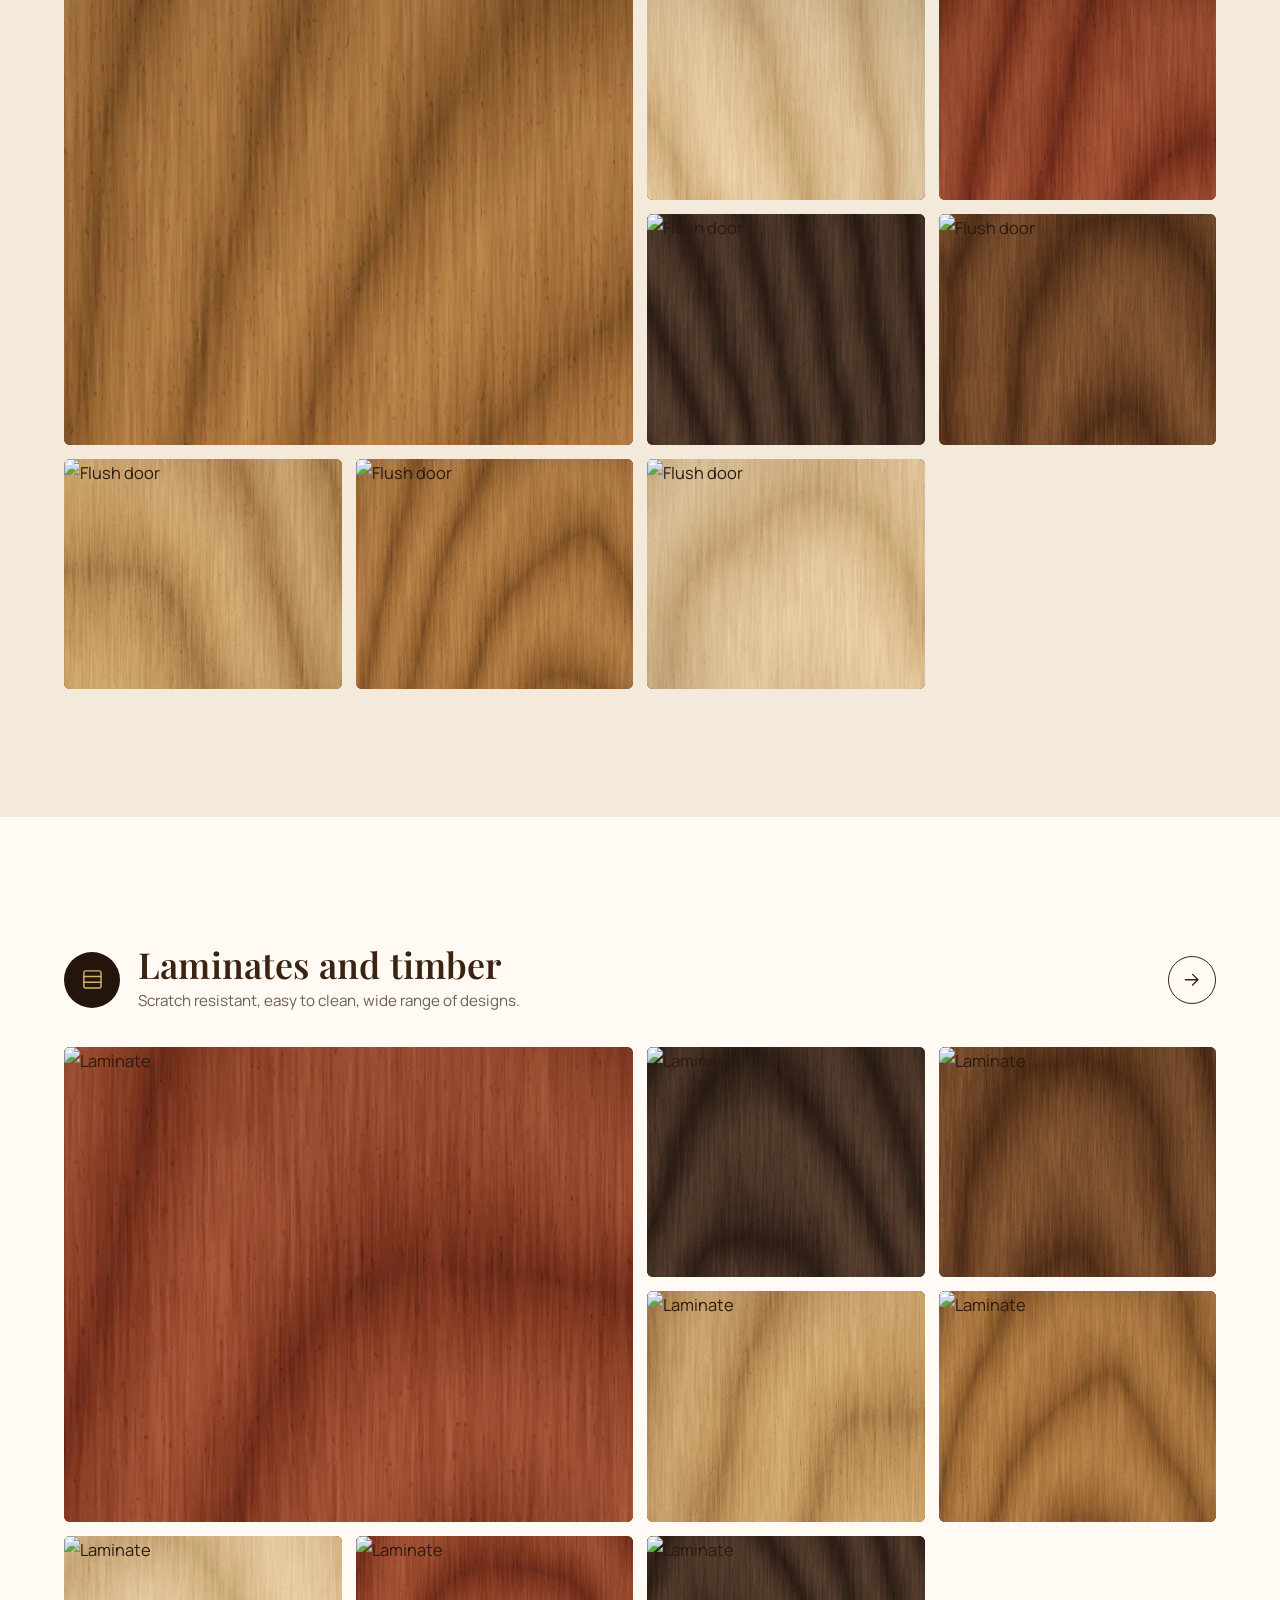
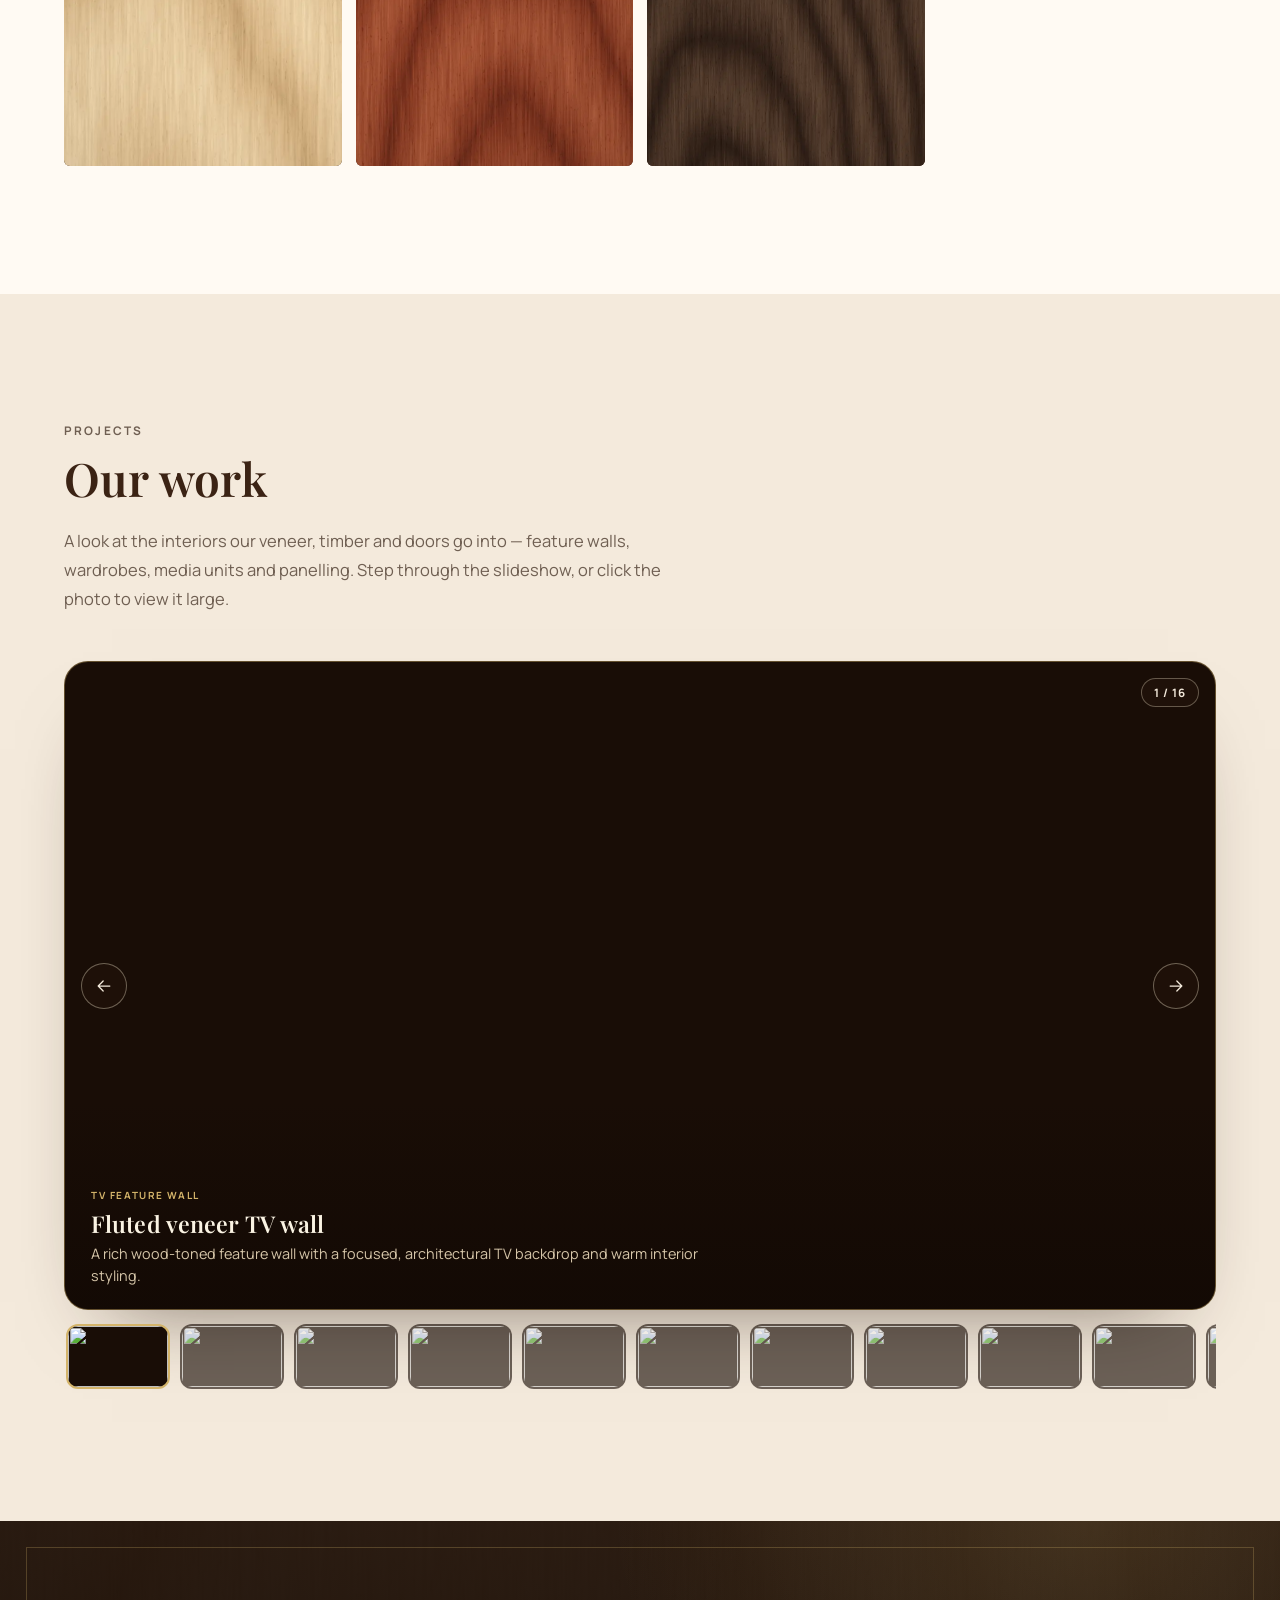
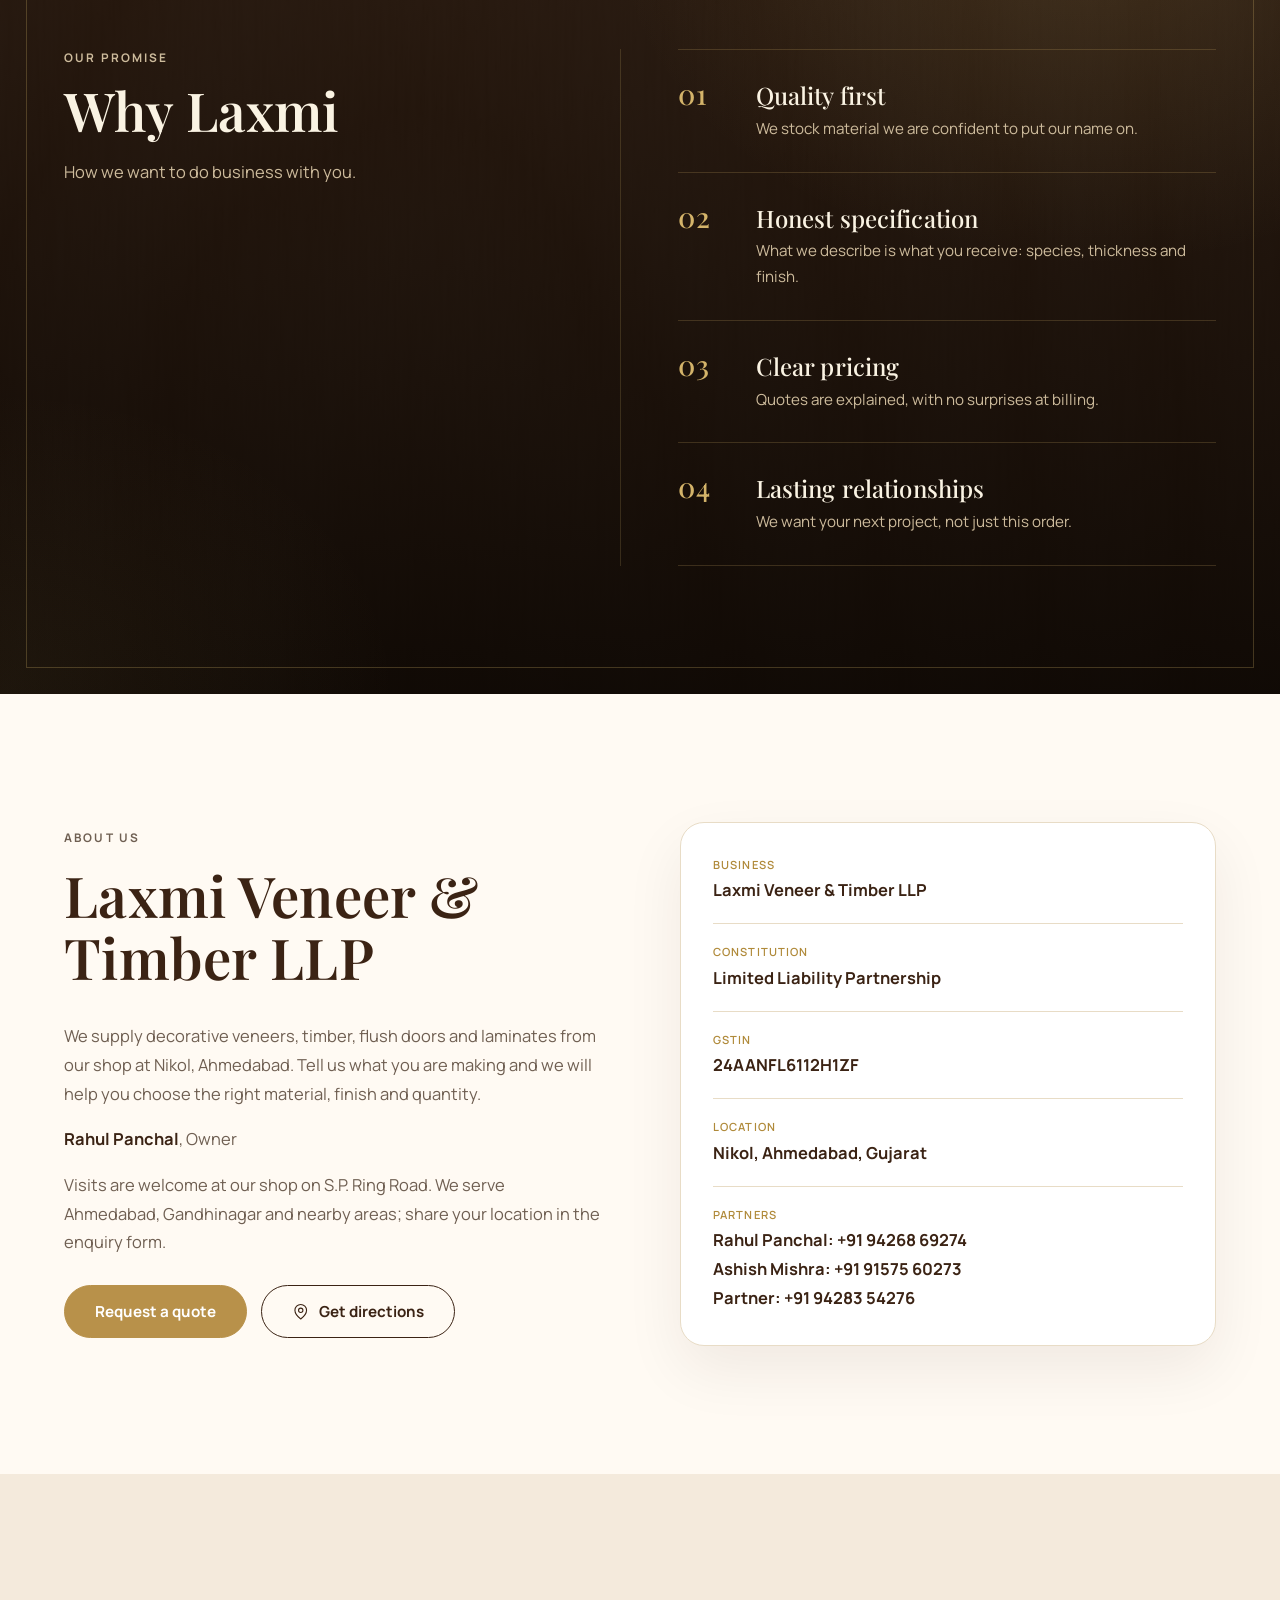
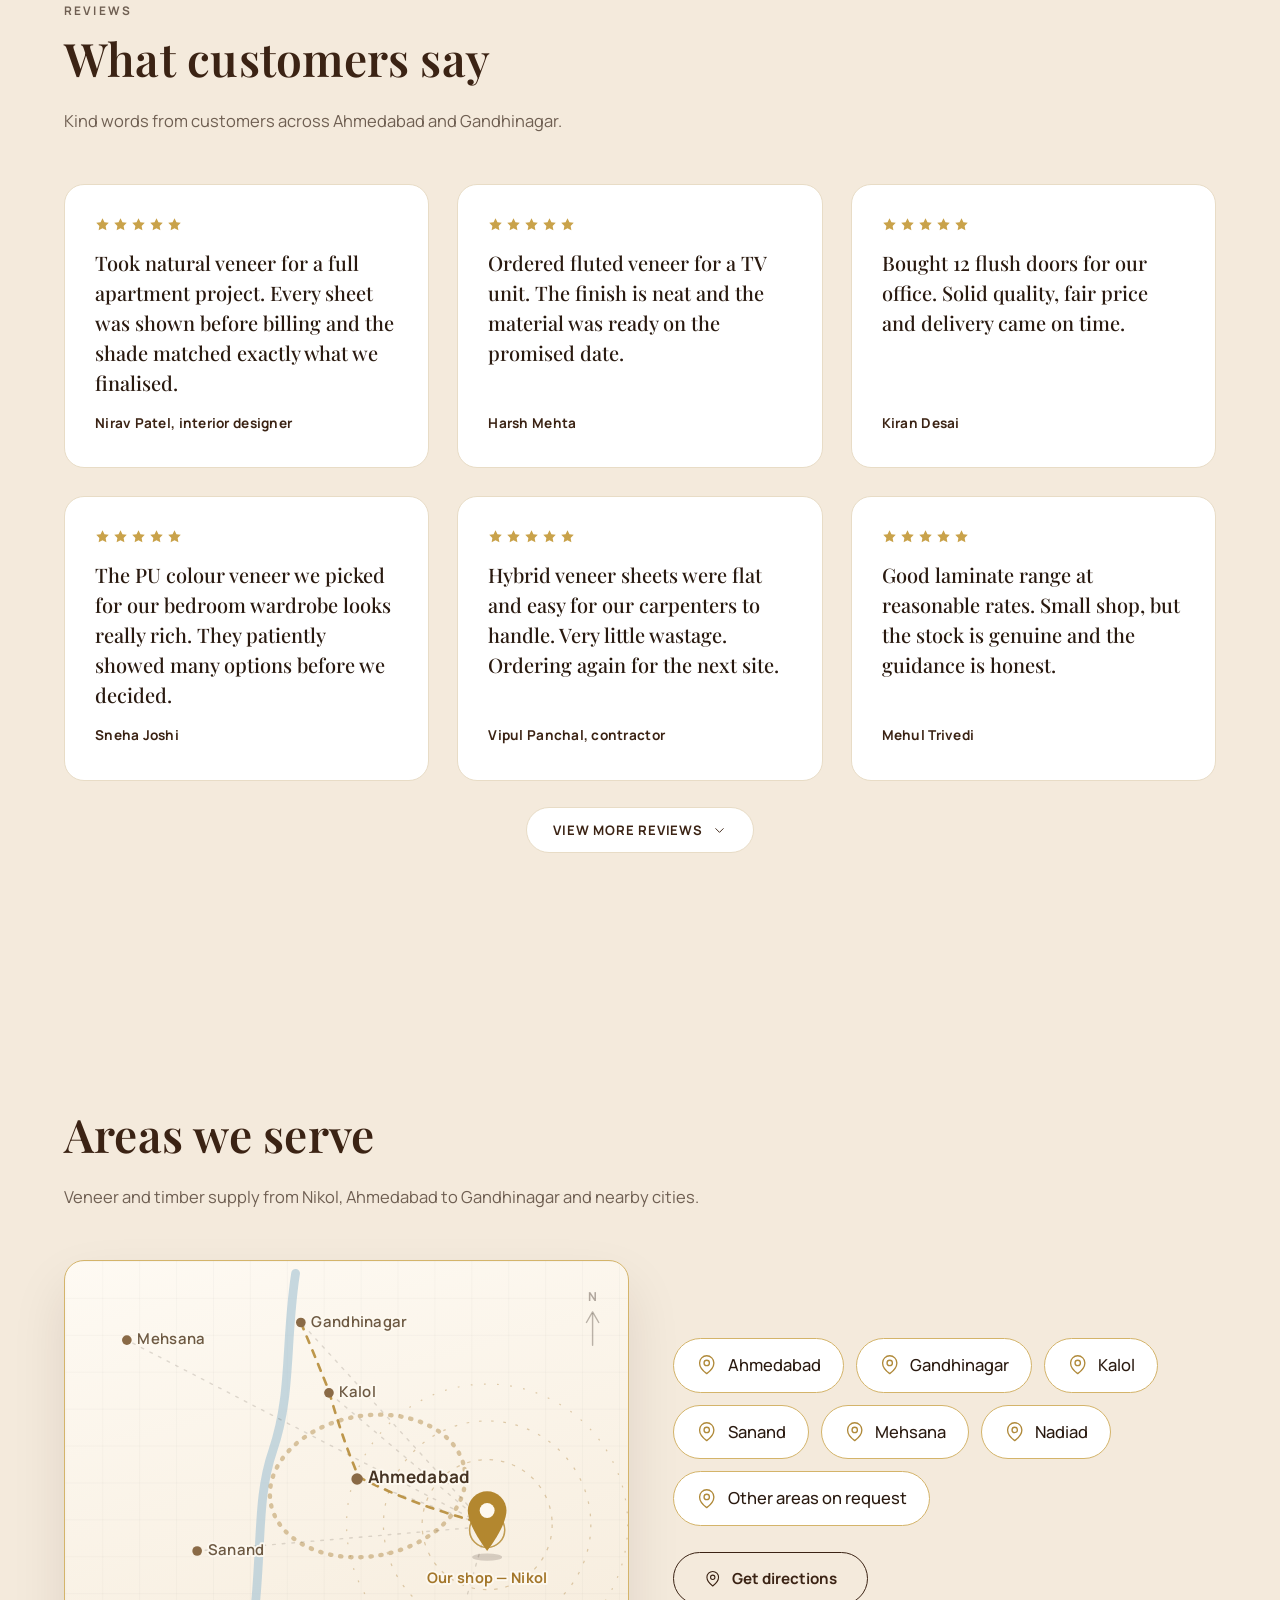
==== commit 34418f43: "contact update and images added" ====
--- a/index.html
+++ b/index.html
@@ -29,7 +29,7 @@
 <link rel="manifest" href="site.webmanifest">
 <link rel="preconnect" href="https://fonts.googleapis.com"><link rel="preconnect" href="https://fonts.gstatic.com" crossorigin>
 <link rel="preconnect" href="https://images.unsplash.com" crossorigin>
-<link href="https://fonts.googleapis.com/css2?family=Cormorant+Garamond:wght@500;600;700&family=Manrope:wght@400;500;600;700;800&display=swap" rel="stylesheet">
+<link href="https://fonts.googleapis.com/css2?family=Playfair+Display:wght@500;600;700;800&family=Manrope:wght@400;500;600;700;800&display=swap" rel="stylesheet">
 <script type="application/ld+json">{"@context":"https://schema.org","@type":"HomeAndConstructionBusiness","name":"Laxmi Veneer & Timber LLP","description":"Supplier of decorative veneer, timber, flush doors and laminates.","telephone":"+919426869274","taxID":"24AANFL6112H1ZF","sameAs":["https://share.google/01HYPGlDrXK4xex93","https://jsdl.in/DT-111N8432K6E","https://www.instagram.com/p/DdyfEN9xZPz/"],"address":{"@type":"PostalAddress","streetAddress":"Shop No. 30 & 31, Sahajanand Business Park, Nr. Keshavam Industrial Estate, S.P. Ring Road, Nikol","addressLocality":"Ahmedabad","addressRegion":"Gujarat","postalCode":"382350","addressCountry":"IN"},"areaServed":[{"@type":"City","name":"Ahmedabad"},{"@type":"City","name":"Gandhinagar"},{"@type":"City","name":"Kalol"},{"@type":"City","name":"Sanand"},{"@type":"City","name":"Mehsana"},{"@type":"City","name":"Nadiad"}]}</script>
 <script type="application/ld+json">{"@context":"https://schema.org","@type":"FAQPage","mainEntity":[{"@type":"Question","name":"What is the difference between natural and hybrid veneer?","acceptedAnswer":{"@type":"Answer","text":"Natural veneer is sliced from real wood and keeps its own grain variation. Hybrid veneer combines a real wood face with a stabilised backing for better strength and stability."}},{"@type":"Question","name":"Where can fluted veneer be used?","acceptedAnswer":{"@type":"Answer","text":"Wall panels, TV units, wardrobes, doors, reception desks and other interior feature surfaces."}},{"@type":"Question","name":"Do you supply to architects, interior designers and builders?","acceptedAnswer":{"@type":"Answer","text":"Yes. Send your requirement through the enquiry form and we will respond with availability and a quote."}},{"@type":"Question","name":"Do you supply to Gandhinagar and nearby cities?","acceptedAnswer":{"@type":"Answer","text":"Yes. We supply across Ahmedabad and Gandhinagar and to nearby areas. Share your location in the enquiry form."}}]}</script>
 <link rel="stylesheet" href="assets/css/styles.css">
@@ -68,7 +68,7 @@
 <header><div class="wrap nav">
  <a class="brand" href="#top"><img src="assets/img/logo.webp" alt="Laxmi Veneer & Timber LLP logo"><span>Laxmi Veneer & Timber</span></a>
  <button id="burger" aria-expanded="false" aria-controls="menu" aria-label="Menu"><svg class="ic"><use href="#i-menu"/></svg></button>
- <nav class="menu" id="menu" aria-label="Main"><a href="#products">Products</a><a href="#applications">Applications</a><a href="#gallery">Gallery</a><a href="#work">Our Work</a><a href="#about">About</a><a href="#reviews">Reviews</a><a href="#faq">FAQ</a><a href="#contact">Contact</a>
+ <nav class="menu" id="menu" aria-label="Main"><a href="#products">Products</a><a href="#applications">Applications</a><a href="#work">Our Work</a><a href="#about">About</a><a href="#contact">Contact</a>
   <a class="ib" href="tel:+919426869274" aria-label="Call +91 94268 69274"><svg class="ic"><use href="#i-phone"/></svg></a>
   <a class="btn gold sm" href="#enquiry">Get a quote</a></nav>
 </div></header>
@@ -77,13 +77,64 @@
 <section class="hero"><div class="wrap">
  <div>
   <p class="eyebrow">Veneer supplier &middot; Nikol, Ahmedabad</p>
-  <h1>Fine veneer for beautifully made interiors</h1>
-  <p class="lead">Natural, hybrid, fluted, marquetry, UV printed and PU colour veneer, plus flush doors and laminates, for architects, designers, dealers, contractors, manufacturers and homeowners.</p>
+  <h1>Best Quality Veneer in India</h1>
+  <p class="lead">Exceptional designs, premium finishes and durable surfaces for homes, offices and signature interiors.</p>
   <div class="cta"><a class="btn gold" href="#enquiry">Request quote</a><a class="btn line" href="tel:+919426869274"><svg class="ic"><use href="#i-phone"/></svg> Call now</a></div>
   <div class="hfacts"><span><svg class="ic"><use href="#i-shield"/></svg> GST registered LLP</span><span><svg class="ic"><use href="#i-pin"/></svg> Shop at Nikol, S.P. Ring Road</span></div>
  </div>
  <div class="stack" aria-hidden="true"><div class="sheet"></div><div class="sheet"></div><div class="sheet"></div></div>
 </div></section>
+
+<section class="portrait-marquee-wrap"><div class="wrap"><div class="marquee-head"><p class="eyebrow">Interior inspiration</p><h2>Designed for modern living</h2></div></div><div class="portrait-marquee" aria-label="Interior design inspiration gallery"><div class="marquee-track">
+  <img class="zoom" data-set="inspo" data-i="0" src="https://i.pinimg.com/1200x/06/59/2f/06592f3bade590aade15ecf5e92d8b9c.jpg" alt="Interior design inspiration 1" loading="lazy">
+  <img class="zoom" data-set="inspo" data-i="1" src="https://i.pinimg.com/1200x/92/57/75/92577527f71605ebfc19d06d451b000f.jpg" alt="Interior design inspiration 2" loading="lazy">
+  <img class="zoom" data-set="inspo" data-i="2" src="https://i.pinimg.com/1200x/73/b1/7d/73b17df330a6e6b8d4457f1fe4e6b876.jpg" alt="Interior design inspiration 3" loading="lazy">
+  <img class="zoom" data-set="inspo" data-i="3" src="https://i.pinimg.com/1200x/7e/52/df/7e52df838394542d7a922983171313f8.jpg" alt="Interior design inspiration 4" loading="lazy">
+  <img class="zoom" data-set="inspo" data-i="4" src="https://i.pinimg.com/1200x/f8/ca/0f/f8ca0f5e83f4695591d976fbe9665531.jpg" alt="Interior design inspiration 5" loading="lazy">
+  <img class="zoom" data-set="inspo" data-i="5" src="https://i.pinimg.com/1200x/47/b7/83/47b78361531230643ccf28cf58345da9.jpg" alt="Interior design inspiration 6" loading="lazy">
+  <img class="zoom" data-set="inspo" data-i="6" src="https://i.pinimg.com/1200x/9e/ff/da/9effdabba851dedd0d91d0142631bcaa.jpg" alt="Interior design inspiration 7" loading="lazy">
+  <img class="zoom" data-set="inspo" data-i="7" src="https://i.pinimg.com/1200x/c1/ca/c5/c1cac58aec6a1ab982aaf099b5753660.jpg" alt="Interior design inspiration 8" loading="lazy">
+  <img class="zoom" data-set="inspo" data-i="8" src="https://i.pinimg.com/1200x/d0/a1/e5/d0a1e57927161a8bf553d0b122397080.jpg" alt="Interior design inspiration 9" loading="lazy">
+  <img class="zoom" data-set="inspo" data-i="9" src="https://i.pinimg.com/1200x/05/3e/0b/053e0b435a868ad98856bf60a738067a.jpg" alt="Interior design inspiration 10" loading="lazy">
+  <img class="zoom" data-set="inspo" data-i="10" src="https://i.pinimg.com/1200x/e1/9a/dc/e19adc1d28de89f86b4e2dc380a38cfa.jpg" alt="Interior design inspiration 11" loading="lazy">
+  <img class="zoom" data-set="inspo" data-i="0" src="https://i.pinimg.com/1200x/06/59/2f/06592f3bade590aade15ecf5e92d8b9c.jpg" alt="Interior design inspiration 1 duplicate" loading="lazy">
+  <img class="zoom" data-set="inspo" data-i="1" src="https://i.pinimg.com/1200x/92/57/75/92577527f71605ebfc19d06d451b000f.jpg" alt="Interior design inspiration 2 duplicate" loading="lazy">
+  <img class="zoom" data-set="inspo" data-i="2" src="https://i.pinimg.com/1200x/73/b1/7d/73b17df330a6e6b8d4457f1fe4e6b876.jpg" alt="Interior design inspiration 3 duplicate" loading="lazy">
+  <img class="zoom" data-set="inspo" data-i="3" src="https://i.pinimg.com/1200x/7e/52/df/7e52df838394542d7a922983171313f8.jpg" alt="Interior design inspiration 4 duplicate" loading="lazy">
+  <img class="zoom" data-set="inspo" data-i="4" src="https://i.pinimg.com/1200x/f8/ca/0f/f8ca0f5e83f4695591d976fbe9665531.jpg" alt="Interior design inspiration 5 duplicate" loading="lazy">
+  <img class="zoom" data-set="inspo" data-i="5" src="https://i.pinimg.com/1200x/47/b7/83/47b78361531230643ccf28cf58345da9.jpg" alt="Interior design inspiration 6 duplicate" loading="lazy">
+  <img class="zoom" data-set="inspo" data-i="6" src="https://i.pinimg.com/1200x/9e/ff/da/9effdabba851dedd0d91d0142631bcaa.jpg" alt="Interior design inspiration 7 duplicate" loading="lazy">
+  <img class="zoom" data-set="inspo" data-i="7" src="https://i.pinimg.com/1200x/c1/ca/c5/c1cac58aec6a1ab982aaf099b5753660.jpg" alt="Interior design inspiration 8 duplicate" loading="lazy">
+  <img class="zoom" data-set="inspo" data-i="8" src="https://i.pinimg.com/1200x/d0/a1/e5/d0a1e57927161a8bf553d0b122397080.jpg" alt="Interior design inspiration 9 duplicate" loading="lazy">
+  <img class="zoom" data-set="inspo" data-i="9" src="https://i.pinimg.com/1200x/05/3e/0b/053e0b435a868ad98856bf60a738067a.jpg" alt="Interior design inspiration 10 duplicate" loading="lazy">
+  <img class="zoom" data-set="inspo" data-i="10" src="https://i.pinimg.com/1200x/e1/9a/dc/e19adc1d28de89f86b4e2dc380a38cfa.jpg" alt="Interior design inspiration 11 duplicate" loading="lazy">
+</div></div>
+<div class="portrait-marquee portrait-marquee--reverse" aria-label="More interior design inspiration"><div class="marquee-track">
+  <img class="zoom" data-set="inspo" data-i="0" src="https://i.pinimg.com/1200x/d7/0b/a9/d70ba9dddc2f6335d28b0e6580eae979.jpg" alt="Interior design inspiration 12" loading="lazy">
+  <img class="zoom" data-set="inspo" data-i="1" src="https://i.pinimg.com/1200x/55/9e/ca/559eca5fa251deb742aba05c57a44649.jpg" alt="Interior design inspiration 13" loading="lazy">
+  <img class="zoom" data-set="inspo" data-i="2" src="https://i.pinimg.com/1200x/b1/98/03/b1980356c336c77ca7a3798a74cddba8.jpg" alt="Interior design inspiration 14" loading="lazy">
+  <img class="zoom" data-set="inspo" data-i="3" src="https://i.pinimg.com/1200x/d7/92/ab/d792abf2859e64aca4975f97821956f3.jpg" alt="Interior design inspiration 15" loading="lazy">
+  <img class="zoom" data-set="inspo" data-i="4" src="https://i.pinimg.com/1200x/c5/19/e8/c519e86b0effa45ddeeb5d51096e28c8.jpg" alt="Interior design inspiration 16" loading="lazy">
+  <img class="zoom" data-set="inspo" data-i="5" src="https://i.pinimg.com/1200x/c0/80/82/c08082a6a622b0db756f473ca7f8577d.jpg" alt="Interior design inspiration 17" loading="lazy">
+  <img class="zoom" data-set="inspo" data-i="6" src="https://i.pinimg.com/1200x/82/f6/29/82f629df514b41a1bb558867c22217bb.jpg" alt="Interior design inspiration 18" loading="lazy">
+  <img class="zoom" data-set="inspo" data-i="7" src="https://i.pinimg.com/1200x/e7/77/6e/e7776e8746287e9b830239b7e833adee.jpg" alt="Interior design inspiration 19" loading="lazy">
+  <img class="zoom" data-set="inspo" data-i="8" src="https://i.pinimg.com/236x/6e/f7/14/6ef714a791cbdb0f247222be5660b64d.jpg" alt="Interior design inspiration 20" loading="lazy">
+  <img class="zoom" data-set="inspo" data-i="9" src="https://i.pinimg.com/1200x/e3/49/4c/e3494c6ac1a80eb177d1ec0ef4cae4c5.jpg" alt="Interior design inspiration 21" loading="lazy">
+  <img class="zoom" data-set="inspo" data-i="10" src="https://i.pinimg.com/1200x/bb/ec/2e/bbec2e3f0108cef74a684e8bb47eac19.jpg" alt="Interior design inspiration 22" loading="lazy">
+  <img class="zoom" data-set="inspo" data-i="11" src="https://i.pinimg.com/1200x/74/f6/e5/74f6e5902cd846b1bcb1c41a1a1eab75.jpg" alt="Interior design inspiration 23" loading="lazy">
+  <img class="zoom" data-set="inspo" data-i="0" src="https://i.pinimg.com/1200x/d7/0b/a9/d70ba9dddc2f6335d28b0e6580eae979.jpg" alt="Interior design inspiration 12 duplicate" loading="lazy">
+  <img class="zoom" data-set="inspo" data-i="1" src="https://i.pinimg.com/1200x/55/9e/ca/559eca5fa251deb742aba05c57a44649.jpg" alt="Interior design inspiration 13 duplicate" loading="lazy">
+  <img class="zoom" data-set="inspo" data-i="2" src="https://i.pinimg.com/1200x/b1/98/03/b1980356c336c77ca7a3798a74cddba8.jpg" alt="Interior design inspiration 14 duplicate" loading="lazy">
+  <img class="zoom" data-set="inspo" data-i="3" src="https://i.pinimg.com/1200x/d7/92/ab/d792abf2859e64aca4975f97821956f3.jpg" alt="Interior design inspiration 15 duplicate" loading="lazy">
+  <img class="zoom" data-set="inspo" data-i="4" src="https://i.pinimg.com/1200x/c5/19/e8/c519e86b0effa45ddeeb5d51096e28c8.jpg" alt="Interior design inspiration 16 duplicate" loading="lazy">
+  <img class="zoom" data-set="inspo" data-i="5" src="https://i.pinimg.com/1200x/c0/80/82/c08082a6a622b0db756f473ca7f8577d.jpg" alt="Interior design inspiration 17 duplicate" loading="lazy">
+  <img class="zoom" data-set="inspo" data-i="6" src="https://i.pinimg.com/1200x/82/f6/29/82f629df514b41a1bb558867c22217bb.jpg" alt="Interior design inspiration 18 duplicate" loading="lazy">
+  <img class="zoom" data-set="inspo" data-i="7" src="https://i.pinimg.com/1200x/e7/77/6e/e7776e8746287e9b830239b7e833adee.jpg" alt="Interior design inspiration 19 duplicate" loading="lazy">
+  <img class="zoom" data-set="inspo" data-i="8" src="https://i.pinimg.com/236x/6e/f7/14/6ef714a791cbdb0f247222be5660b64d.jpg" alt="Interior design inspiration 20 duplicate" loading="lazy">
+  <img class="zoom" data-set="inspo" data-i="9" src="https://i.pinimg.com/1200x/e3/49/4c/e3494c6ac1a80eb177d1ec0ef4cae4c5.jpg" alt="Interior design inspiration 21 duplicate" loading="lazy">
+  <img class="zoom" data-set="inspo" data-i="10" src="https://i.pinimg.com/1200x/bb/ec/2e/bbec2e3f0108cef74a684e8bb47eac19.jpg" alt="Interior design inspiration 22 duplicate" loading="lazy">
+  <img class="zoom" data-set="inspo" data-i="11" src="https://i.pinimg.com/1200x/74/f6/e5/74f6e5902cd846b1bcb1c41a1a1eab75.jpg" alt="Interior design inspiration 23 duplicate" loading="lazy">
+</div></div></section>
 
 <section id="products" class="alt"><div class="wrap">
  <div class="sec-head"><p class="eyebrow">Products</p><h2>Our products</h2><p>Eight product lines under one roof. Tell us the species, finish and quantity and we will confirm availability.</p></div>
@@ -161,7 +212,7 @@
    </div>
   </article>
   <article class="pcard" id="p-door">
-   <div class="im"><img class="zoom" data-set="p-door" data-i="0" data-t="Flush door" src="assets/img/card-door.webp" alt="Wooden flush door" loading="lazy"></div>
+   <div class="im"><img class="zoom" data-set="p-door" data-i="0" data-t="Flush door" src="https://i.pinimg.com/1200x/2b/d7/cd/2bd7cdbb3561bb3ccadea46f2d787338.jpg" alt="Flush door design inspiration" loading="lazy"></div>
    <div class="pb">
     <h3>Flush door</h3>
     <p class="pd">Plain-surface doors for homes and projects.</p>
@@ -173,7 +224,7 @@
    </div>
   </article>
   <article class="pcard" id="p-lam">
-   <div class="im"><img class="zoom" data-set="p-lam" data-i="0" data-t="Laminate" src="assets/img/card-lam.webp" alt="Laminate sheets in wood finishes" loading="lazy"></div>
+   <div class="im"><img class="zoom" data-set="p-lam" data-i="0" data-t="Laminate" src="https://i.pinimg.com/1200x/0b/1b/cb/0b1bcb258ae6e0cbfdbbd1795234d14c.jpg" alt="Laminate and timber design inspiration" loading="lazy"></div>
    <div class="pb">
     <h3>Laminate</h3>
     <p class="pd">Decorative laminates in wood and plain finishes.</p>
@@ -189,9 +240,11 @@
 
 <section id="applications"><div class="wrap">
  <div class="sec-head"><p class="eyebrow">Applications</p><h2>Veneer for every interior</h2><p>Share your application and we will suggest suitable options.</p></div>
- <div class="agrid"><div class="acard"><img class="acimg zoom" src="images/fluted-panel/fluted-panel-20.jpg" alt="Grey 3D fluted panel wall" data-set="apps" data-i="0" loading="lazy"><span class="ai"><svg class="ic"><use href="#i-chair"/></svg></span><h3>Living rooms &amp; TV units</h3><p>Wall panelling, TV back panels and consoles.</p><span class="tags">Fluted &middot; Natural</span></div><div class="acard"><img class="acimg zoom" src="images/tall-panels/tall-panels-14.jpg" alt="Wood veneer shutter panels" data-set="apps" data-i="1" loading="lazy"><span class="ai"><svg class="ic"><use href="#i-home"/></svg></span><h3>Wardrobes &amp; bedrooms</h3><p>Shutters, headboards and storage units.</p><span class="tags">Hybrid &middot; PU colour &middot; Laminates</span></div><div class="acard"><img class="acimg zoom" src="images/designer-panel/designer-panel-21.jpg" alt="Abstract designer art panel" data-set="apps" data-i="2" loading="lazy"><span class="ai"><svg class="ic"><use href="#i-building"/></svg></span><h3>Offices &amp; showrooms</h3><p>Reception desks, cabins and partitions.</p><span class="tags">Marquetry &middot; UV printed</span></div><div class="acard"><img class="acimg zoom" alt="Flush door" data-copy="#p-door" data-set="apps" data-i="3"><span class="ai"><svg class="ic"><use href="#i-door"/></svg></span><h3>Doors</h3><p>Flush doors for homes, offices and projects.</p><span class="tags">Flush doors</span></div></div>
+ <div class="agrid"><div class="acard"><img class="acimg zoom" src="https://i.pinimg.com/1200x/3d/38/d6/3d38d6abd110988e4c1cf129b61df422.jpg" alt="Living room TV unit veneer wall" data-set="apps" data-i="0" loading="lazy"><span class="ai"><svg class="ic"><use href="#i-chair"/></svg></span><h3>Living rooms &amp; TV units</h3><p>Wall panelling, TV back panels and consoles.</p><span class="tags">Fluted &middot; Natural</span></div><div class="acard"><img class="acimg zoom" src="https://i.pinimg.com/1200x/e9/64/18/e9641815f274a10258e7c759aef84661.jpg" alt="Wardrobe veneer shutter panels" data-set="apps" data-i="1" loading="lazy"><span class="ai"><svg class="ic"><use href="#i-home"/></svg></span><h3>Wardrobes &amp; bedrooms</h3><p>Shutters, headboards and storage units.</p><span class="tags">Hybrid &middot; PU colour &middot; Laminates</span></div><div class="acard"><img class="acimg zoom" src="https://i.pinimg.com/1200x/12/9d/6f/129d6f55de58a736d190c1ee88cb1ca0.jpg" alt="Office and showroom veneer interior" data-set="apps" data-i="2" loading="lazy"><span class="ai"><svg class="ic"><use href="#i-building"/></svg></span><h3>Offices &amp; showrooms</h3><p>Reception desks, cabins and partitions.</p><span class="tags">Marquetry &middot; UV printed</span></div><div class="acard"><img class="acimg zoom" src="https://i.pinimg.com/1200x/2b/d7/cd/2bd7cdbb3561bb3ccadea46f2d787338.jpg" alt="Flush door design inspiration" data-copy="#p-door" data-set="apps" data-i="3" loading="lazy"><span class="ai"><svg class="ic"><use href="#i-door"/></svg></span><h3>Doors</h3><p>Flush doors for homes, offices and projects.</p><span class="tags">Flush doors</span></div></div>
  <div class="aud"><span>Architects</span><span>Interior designers</span><span>Dealers</span><span>Contractors</span><span>Furniture manufacturers</span><span>Homeowners</span></div>
 </div></section>
+
+
 
 <section id="gallery" class="alt" style="padding-bottom:0"><div class="wrap"><div class="sec-head" style="margin-bottom:0"><h2>Gallery</h2><p>Browse the range by category.</p></div></div></section>
 <section class="gal alt" id="g1" style="padding-top:56px"><div class="wrap"><div class="gh"><span class="ico"><svg class="ic"><use href="#i-leaf"/></svg></span><div><h2>Natural and hybrid veneer</h2><p>Real wood grain with strength and stability.</p></div><a class="ib" href="#enquiry" aria-label="Enquire"><svg class="ic"><use href="#i-arrow"/></svg></a></div><div class="bento" data-g="g1" data-l="Natural veneer"></div><div class="gmore" data-g="g1"></div></div></section>
@@ -234,7 +287,7 @@
   <p>Visits are welcome at our shop on S.P. Ring Road. We serve Ahmedabad, Gandhinagar and nearby areas; share your location in the enquiry form.</p>
   <div class="cta"><a class="btn gold" href="#enquiry">Request a quote</a><a class="btn line" target="_blank" rel="noopener" href="https://maps.app.goo.gl/rG7nYatBBttNvEQ28"><svg class="ic"><use href="#i-pin"/></svg> Get directions</a></div>
  </div>
- <div class="facts"><div><small>Business</small><b>Laxmi Veneer &amp; Timber LLP</b></div><div><small>Constitution</small><b>Limited Liability Partnership</b></div><div><small>GSTIN</small><b>24AANFL6112H1ZF</b></div><div><small>Location</small><b>Nikol, Ahmedabad, Gujarat</b></div><div><small>Phone and WhatsApp</small><b><a href="tel:+919426869274">+91 94268 69274</a></b></div></div>
+ <div class="facts"><div><small>Business</small><b>Laxmi Veneer &amp; Timber LLP</b></div><div><small>Constitution</small><b>Limited Liability Partnership</b></div><div><small>GSTIN</small><b>24AANFL6112H1ZF</b></div><div><small>Location</small><b>Nikol, Ahmedabad, Gujarat</b></div><div><small>Partners</small><b><a href="tel:+919426869274">Rahul Panchal: +91 94268 69274</a><br><a href="tel:+919157560273">Ashish Mishra: +91 91575 60273</a><br><a href="tel:+919428354276">Partner: +91 94283 54276</a></b></div></div>
 </div></section>
 <section id="experience" class="alt" hidden><div class="wrap"><div class="sec-head"><h2>Our experience</h2></div><div class="grid g4 fill"></div></div></section>
 <section id="reviews" class="alt" hidden><div class="wrap"><div class="sec-head"><p class="eyebrow">Reviews</p><h2>What customers say</h2><p>Kind words from customers across Ahmedabad and Gandhinagar.</p></div><div class="grid g3 fill"></div><div class="gmore" data-rev></div></div></section>
@@ -290,8 +343,9 @@
   <h2>Visit or call us</h2>
   <ul class="cl">
    <li><svg class="ic"><use href="#i-pin"/></svg><address style="font-style:normal">Shop No. 30 & 31, Sahajanand Business Park,<br>Nr. Keshavam Industrial Estate, S.P. Ring Road, Nikol,<br>Ahmedabad - 382350</address></li>
-   <li><svg class="ic"><use href="#i-phone"/></svg><a href="tel:+919426869274">+91 94268 69274</a></li>
-   <li><svg class="ic f"><use href="#i-wa"/></svg><a target="_blank" rel="noopener" href="https://wa.me/919426869274">WhatsApp the same number</a></li>
+   <li><svg class="ic"><use href="#i-phone"/></svg><div><strong>Rahul Panchal</strong><br><span>Owner &amp; Partner</span><br><a href="tel:+919426869274">+91 94268 69274</a><br><a target="_blank" rel="noopener" href="https://wa.me/919426869274">WhatsApp</a></div></li>
+   <li><svg class="ic"><use href="#i-phone"/></svg><div><strong>Ashish Mishra</strong><br><span>Marketing Advisor and Partner</span><br><a href="tel:+919157560273">+91 91575 60273</a><br><a target="_blank" rel="noopener" href="https://wa.me/919157560273">WhatsApp</a></div></li>
+   <li><svg class="ic"><use href="#i-phone"/></svg><div><strong>Partner</strong><br><span>Business Partner</span><br><a href="tel:+919428354276">+91 94283 54276</a><br><a target="_blank" rel="noopener" href="https://wa.me/919428354276">WhatsApp</a></div></li>
   </ul>
   <div class="soc">
    <a class="ib" target="_blank" rel="noopener" href="https://maps.app.goo.gl/rG7nYatBBttNvEQ28" aria-label="Get directions"><svg class="ic"><use href="#i-pin"/></svg></a>
@@ -433,14 +487,29 @@
   <div class="fb"><a class="brand" href="#top"><img src="assets/img/logo.webp" alt="" width="46" height="46"><span>Laxmi Veneer &amp; Timber LLP</span></a><p>Veneer, flush doors and laminates from Nikol, Ahmedabad.</p></div>
   <div><h4>Explore</h4><ul><li><a href="#products">Products</a></li><li><a href="#applications">Applications</a></li><li><a href="#work">Our Work</a></li><li><a href="#about">About Us</a></li><li><a href="#reviews">Reviews</a></li><li><a href="#faq">FAQ</a></li><li><a href="#contact">Contact</a></li></ul></div>
   <div><h4>Products</h4><ul><li><a href="#p-natural">Natural &amp; hybrid veneer</a></li><li><a href="#p-fluted">Fluted &amp; marquetry veneer</a></li><li><a href="#p-uv">UV printed &amp; PU colour</a></li><li><a href="#p-door">Flush doors</a></li><li><a href="#p-lam">Laminates</a></li></ul></div>
-  <div><h4>Visit</h4><address>Shop No. 30 &amp; 31, Sahajanand Business Park, Near Keshavam Industrial Estate, S.P. Ring Road, Nikol, Ahmedabad &ndash; 382350</address><p><a href="tel:+919426869274">+91 94268 69274</a></p>
+  <div><h4>Visit</h4><address>Shop No. 30 &amp; 31, Sahajanand Business Park, Near Keshavam Industrial Estate, S.P. Ring Road, Nikol, Ahmedabad &ndash; 382350</address>
+   <ul class="footer-contacts">
+    <li><a class="contact-choice" data-contact-action="call" data-contact-name="Rahul Panchal" data-contact-phone="9426869274" href="tel:+919426869274">Rahul Panchal: +91 94268 69274</a></li>
+    <li><a class="contact-choice" data-contact-action="wa" data-contact-name="Rahul Panchal" data-contact-phone="9426869274" href="https://wa.me/919426869274?text=Hello%20Rahul%20Panchal%2C%20I%20would%20like%20to%20enquire%20about%20veneer.%20Please%20help%20me%20with%20the%20details." target="_blank" rel="noopener">WhatsApp Rahul</a></li>
+    <li><a class="contact-choice" data-contact-action="call" data-contact-name="Ashish Mishra" data-contact-phone="9157560273" href="tel:+919157560273">Ashish Mishra: +91 91575 60273</a></li>
+    <li><a class="contact-choice" data-contact-action="wa" data-contact-name="Ashish Mishra" data-contact-phone="9157560273" href="https://wa.me/919157560273?text=Hello%20Ashish%20Mishra%2C%20I%20would%20like%20to%20enquire%20about%20veneer.%20Please%20help%20me%20with%20the%20details." target="_blank" rel="noopener">WhatsApp Ashish</a></li>
+    <li><a class="contact-choice" data-contact-action="call" data-contact-name="Partner" data-contact-phone="9428354276" href="tel:+919428354276">Partner: +91 94283 54276</a></li>
+    <li><a class="contact-choice" data-contact-action="wa" data-contact-name="Partner" data-contact-phone="9428354276" href="https://wa.me/919428354276?text=Hello%20Partner%2C%20I%20would%20like%20to%20enquire%20about%20veneer.%20Please%20help%20me%20with%20the%20details." target="_blank" rel="noopener">WhatsApp Partner</a></li>
+   </ul>
    <span class="soc"><a class="ib" target="_blank" rel="noopener" href="https://share.google/01HYPGlDrXK4xex93" aria-label="Google"><svg class="ic"><use href="#i-star"/></svg></a><a class="ib" target="_blank" rel="noopener" href="https://jsdl.in/DT-111N8432K6E" aria-label="Justdial"><svg class="ic"><use href="#i-store"/></svg></a><a class="ib" target="_blank" rel="noopener" href="https://www.instagram.com/p/DdyfEN9xZPz/" aria-label="Instagram"><svg class="ic"><use href="#i-insta"/></svg></a></span></div>
  </div>
  <div class="fbot">&copy; 2026 Laxmi Veneer &amp; Timber LLP &middot; GSTIN 24AANFL6112H1ZF</div>
 </div></footer>
 
+<div class="contact-picker" id="contact-picker" hidden>
+ <div class="contact-picker__panel" role="dialog" aria-modal="true" aria-labelledby="contact-picker-title">
+  <div class="contact-picker__head"><strong id="contact-picker-title">Choose a contact</strong><button type="button" class="contact-picker__close" aria-label="Close contact list">&times;</button></div>
+  <div id="contact-picker-list" class="contact-picker__list"></div>
+ </div>
+</div>
+
 <a id="wa" aria-label="Chat on WhatsApp" title="Chat on WhatsApp" target="_blank" rel="noopener" href="https://wa.me/919426869274?text=Hello%20Laxmi%20Veneer%20%26%20Timber%2C%20I%20would%20like%20to%20enquire%20about%20veneer."><svg class="ic f"><use href="#i-wa"/></svg></a>
-<nav class="abar" aria-label="Quick contact"><a href="tel:+919426869274"><svg class="ic"><use href="#i-phone"/></svg>Call</a><a target="_blank" rel="noopener" href="https://wa.me/919426869274?text=Hello%20Laxmi%20Veneer%20%26%20Timber%2C%20I%20would%20like%20to%20enquire%20about%20veneer."><svg class="ic f"><use href="#i-wa"/></svg>WhatsApp</a><a href="#enquiry"><svg class="ic"><use href="#i-arrow"/></svg>Quote</a></nav>
+<nav class="abar" aria-label="Quick contact"><a class="contact-choice" data-contact-action="call" data-contact-name="Rahul Panchal" data-contact-phone="9426869274" href="tel:+919426869274"><svg class="ic"><use href="#i-phone"/></svg>Call</a><a class="contact-choice" data-contact-action="wa" data-contact-name="Rahul Panchal" data-contact-phone="9426869274" target="_blank" rel="noopener" href="https://wa.me/919426869274?text=Hello%20Rahul%20Panchal%2C%20I%20would%20like%20to%20enquire%20about%20veneer."><svg class="ic f"><use href="#i-wa"/></svg>WhatsApp</a><a href="#enquiry"><svg class="ic"><use href="#i-arrow"/></svg>Quote</a></nav>
 <div class="lb" id="lb" hidden role="dialog" aria-modal="true" aria-label="Photo viewer">
  <div class="lbstage"><img id="lbi" alt=""><button class="lbb x" id="lbx" type="button" aria-label="Close viewer">&#215;</button><button class="lbb p" id="lbp" type="button" aria-label="Previous photo">&#8249;</button><button class="lbb n" id="lbn" type="button" aria-label="Next photo">&#8250;</button></div>
  <div class="lbbar"><div class="lbcap"><strong id="lbt"></strong><span id="lbc"></span></div><div class="lbtools"><a class="lbraw" id="lbraw" target="_blank" rel="noopener" href="#">Open full size</a><a class="btn lbwa" id="lbw" target="_blank" rel="noopener" href="#"><svg class="ic f"><use href="#i-wa"/></svg>Enquire on WhatsApp</a></div></div>
--- a/assets/css/styles.css
+++ b/assets/css/styles.css
@@ -1,6 +1,6 @@
 :root{--w0:url(../img/texture-0.webp);--w1:url(../img/texture-1.webp);--w2:url(../img/texture-2.webp);--w3:url(../img/texture-3.webp);--w4:url(../img/texture-4.webp);--w5:url(../img/texture-5.webp);
 --espresso:#24150c;--walnut:#3b2314;--gold:#b08a3a;--gold2:#d4b46a;--ivory:#faf6ee;--paper:#fff;--ink:#2a1a10;--muted:#6f5f52;--line:#e8dcc6;
---serif:'Cormorant Garamond',Georgia,'Times New Roman',serif;--sans:Manrope,system-ui,-apple-system,'Segoe UI',sans-serif;
+--serif:'Playfair Display',Georgia,'Times New Roman',serif;--sans:Manrope,system-ui,-apple-system,'Segoe UI',sans-serif;
 padding-top:env(safe-area-inset-top,0px);padding-bottom:env(safe-area-inset-bottom,0px)}
 *{box-sizing:border-box}
 html{scroll-behavior:smooth;scroll-padding-top:calc(76px + env(safe-area-inset-top,0px))}
@@ -102,7 +102,7 @@
 input,select,textarea{width:100%;padding:13px 15px;border:1px solid var(--line);border-radius:3px;background:var(--ivory);color:var(--ink);font:inherit;transition:border-color .3s,background .3s}input:focus,select:focus,textarea:focus{outline:none;border-color:var(--gold);background:#fff}
 .map{aspect-ratio:16/6;border-radius:6px;overflow:hidden;border:1px solid var(--gold2);background:var(--ivory)}.map iframe{width:100%;height:100%;border:0}
 footer{background:var(--espresso);color:#cdbb9c;padding:44px 0;border-top:3px solid var(--gold2);font-size:.9rem}footer .wrap{display:flex;justify-content:space-between;align-items:center;gap:20px;flex-wrap:wrap}footer a{text-decoration:none}footer .ib{width:40px;height:40px;color:var(--gold2)}footer .brand{color:#faf3e3}
-#wa{position:fixed;right:18px;bottom:calc(18px + env(safe-area-inset-bottom,0px));z-index:35;width:52px;height:52px;border-radius:50%;background:#25d366;color:#fff;display:none;place-items:center;box-shadow:0 10px 26px rgba(20,120,60,.35);transition:translate .3s,scale .3s,box-shadow .35s,background .3s}#wa:hover{translate:0 -3px;scale:1.07;background:#1fc35c;box-shadow:0 0 0 8px rgba(37,211,102,.22),0 16px 36px rgba(20,120,60,.5)}#wa .ic{width:26px;height:26px}
+#wa{position:fixed;right:18px;bottom:calc(18px + env(safe-area-inset-bottom,0px));z-index:35;width:52px;height:52px;border-radius:50%;background:#25d366;color:#fff;display:none;place-items:center;box-shadow:0 10px 26px rgba(20,120,60,.35);animation:waFloat 3.2s ease-in-out infinite;transition:translate .3s,scale .3s,box-shadow .35s,background .3s}#wa:hover{translate:0 -3px;scale:1.07;background:#1fc35c;box-shadow:0 0 0 8px rgba(37,211,102,.22),0 16px 36px rgba(20,120,60,.5);animation-play-state:paused}#wa .ic{width:26px;height:26px}@keyframes waFloat{0%,100%{transform:translateY(0px)}50%{transform:translateY(-5px)}}
 .abar{display:none}
 /* motion */
 .js .rv{opacity:0;transform:translateY(28px);transition:opacity .9s var(--d,0s) cubic-bezier(.2,.7,.2,1),transform .9s var(--d,0s) cubic-bezier(.2,.7,.2,1),translate .35s,box-shadow .35s,border-color .35s,background .3s,color .3s}.js .rv.in{opacity:1;transform:none}
@@ -144,12 +144,13 @@
 .menu .btn.gold:hover::after{left:130%}
 /* hero */
 .hero{background:var(--cream);color:var(--ink)}.hero::after{display:none}
-.hero .wrap{padding:clamp(64px,8vw,110px) 0 clamp(48px,6vw,72px);gap:64px}
+.hero .wrap{padding:clamp(64px,8vw,110px) 0 clamp(48px,6vw,72px);gap:64px;animation:heroReveal .8s cubic-bezier(.2,.7,.2,1) both}
 .hero h1{color:var(--walnut);font-size:clamp(2.8rem,6vw,4.9rem);line-height:1.05;margin-bottom:.45em}
 .hero .lead{color:var(--muted);font-size:1.08rem;max-width:34em;margin-bottom:34px}
 .hfacts{border-top:1px solid var(--line);color:var(--muted);margin-top:44px;padding-top:24px;font-size:.92rem}
 .hfacts .ic{color:var(--gold)}
-.sheet{box-shadow:0 26px 50px rgba(59,35,20,.28),0 0 0 1px rgba(176,138,58,.55)}
+.sheet{box-shadow:0 26px 50px rgba(59,35,20,.28),0 0 0 1px rgba(176,138,58,.55);animation:sheetFloat 7s ease-in-out infinite}
+.sheet:nth-child(2){animation-delay:.8s}.sheet:nth-child(3){animation-delay:1.6s}@keyframes heroReveal{0%{opacity:0;transform:translateY(10px)}100%{opacity:1;transform:translateY(0)}}@keyframes sheetFloat{0%,100%{transform:translateY(0)}50%{transform:translateY(-8px)}}
 /* products */
 .pgrid{display:grid;gap:24px;grid-template-columns:repeat(4,1fr);align-items:stretch}
 .pcard{background:#fff;border:1px solid var(--line);border-radius:20px;overflow:hidden;transition:translate .4s,box-shadow .4s,border-color .4s}
@@ -172,7 +173,19 @@
 .acard h3{font-size:1.45rem;margin-bottom:.4em}.acard p{color:var(--muted);font-size:.93rem;line-height:1.6;margin:0 0 18px}
 .acard .tags{margin-top:auto;color:var(--gold);font-size:.82rem;font-weight:600}
 .aud span{background:#fff;padding:12px 22px;font-size:.9rem}
-/* reviews */
+.portrait-marquee-wrap{padding:24px 0 20px;background:var(--sand);border-top:1px solid rgba(176,138,58,.15);border-bottom:1px solid rgba(176,138,58,.15)}
+.marquee-head{margin:0 auto 18px;max-width:640px;text-align:center}
+.marquee-head h2{font-size:clamp(2rem,3vw,2.7rem);margin:0}.marquee-head .eyebrow{margin:0 0 12px}
+.portrait-marquee{position:relative;overflow:hidden;padding:10px 0 16px;background:transparent;--duration:34s}
+.portrait-marquee + .portrait-marquee{margin-top:10px}
+.marquee-track{display:flex;align-items:center;gap:18px;width:max-content;animation:portrait-marquee var(--duration) linear infinite;will-change:transform}
+.portrait-marquee--reverse .marquee-track{animation-name:portrait-marquee-reverse;--duration:42s}
+.portrait-marquee:hover .marquee-track,.portrait-marquee:focus-within .marquee-track,.portrait-marquee.is-paused .marquee-track{animation-play-state:paused}
+.marquee-track img{height:420px;width:auto;object-fit:cover;border-radius:18px;box-shadow:0 18px 38px rgba(36,21,12,.14);display:block;flex:none;cursor:pointer;transition:transform .35s ease,box-shadow .35s ease,filter .35s ease;background:var(--sand)}
+.marquee-track img:hover,.marquee-track img:focus-visible{transform:translateY(-4px);box-shadow:0 22px 40px rgba(36,21,12,.18);filter:saturate(1.02)}
+@keyframes portrait-marquee{0%{transform:translateX(0)}100%{transform:translateX(-50%)}}
+@keyframes portrait-marquee-reverse{0%{transform:translateX(-50%)}100%{transform:translateX(0)}}
+@media (max-width:620px){.portrait-marquee-wrap{padding-top:18px}.marquee-track img{height:300px}}/* reviews */
 .rev{padding:32px 30px;border-radius:20px;display:flex;flex-direction:column;transition:translate .4s,box-shadow .4s,border-color .4s}
 .rev:hover{translate:0 -5px;box-shadow:0 22px 44px rgba(36,21,12,.1);border-color:var(--gold2)}
 .rev .stars{display:flex;gap:3px;color:#c9a24a;margin-bottom:16px}
@@ -197,8 +210,20 @@
 footer .brand{color:#fff;margin-bottom:18px;font-size:1.3rem;white-space:normal;align-items:center}footer .brand img{width:46px;height:46px;border-radius:10px;background:#fff}
 .fb p{color:#e9dcc3;max-width:20em;line-height:1.7}
 footer address{font-style:normal;line-height:1.7;margin-bottom:14px}footer .fgrid p{margin:0 0 16px}
+.footer-contacts{display:grid;gap:8px;margin:14px 0 18px}.footer-contacts li{margin:0}.footer-contacts a{display:inline-block;color:#f7ead7}.footer-contacts a:hover{color:#fff}
 footer .soc{margin-top:4px}footer .ib{width:40px;height:40px;color:var(--gold2)}
 .fbot{border-top:1px solid rgba(212,180,106,.25);padding-top:24px;font-size:.88rem;color:#cdbb9c}
+.contact-picker{position:fixed;inset:0;background:rgba(24,12,6,.54);display:grid;place-items:center;z-index:120;padding:20px}
+.contact-picker[hidden]{display:none}
+.contact-picker__panel{width:min(440px,calc(100vw - 28px));background:#fff;border:1px solid var(--line);border-radius:18px;box-shadow:0 22px 60px rgba(24,12,6,.25);overflow:hidden}
+.contact-picker__head{display:flex;justify-content:space-between;align-items:center;padding:16px 18px;border-bottom:1px solid var(--line);color:var(--walnut);font-size:1rem}
+.contact-picker__close{appearance:none;border:0;background:transparent;color:var(--walnut);font-size:1.6rem;line-height:1;cursor:pointer;padding:0}
+.contact-picker__list{display:grid;gap:8px;padding:14px}
+.contact-picker__option{display:flex;flex-direction:column;align-items:flex-start;gap:2px;border:1px solid var(--line);background:var(--ivory);color:var(--ink);border-radius:12px;padding:12px 14px;text-align:left;cursor:pointer;transition:border-color .25s,background .25s,transform .25s}
+.contact-picker__option:hover{border-color:var(--gold2);background:#fff;transform:translateY(-1px)}
+.contact-picker__option strong{font-size:1rem;color:var(--walnut)}
+.contact-picker__option span{font-size:.78rem;color:var(--muted)}
+.contact-picker__option em{font-style:normal;font-size:.82rem;color:var(--gold);font-weight:700}
 @media (max-width:1100px){.pgrid,.agrid{grid-template-columns:repeat(2,1fr)}.fgrid{grid-template-columns:1fr 1fr}}
 @media (max-width:980px){.about{grid-template-columns:1fr;gap:40px}.hero .wrap{gap:40px}}
 @media (max-width:620px){.pgrid,.agrid{grid-template-columns:1fr}.fgrid{grid-template-columns:1fr;gap:32px}.facts{padding:6px 22px}.hero h1{font-size:2.7rem}.cta .btn{flex:1;justify-content:center}}
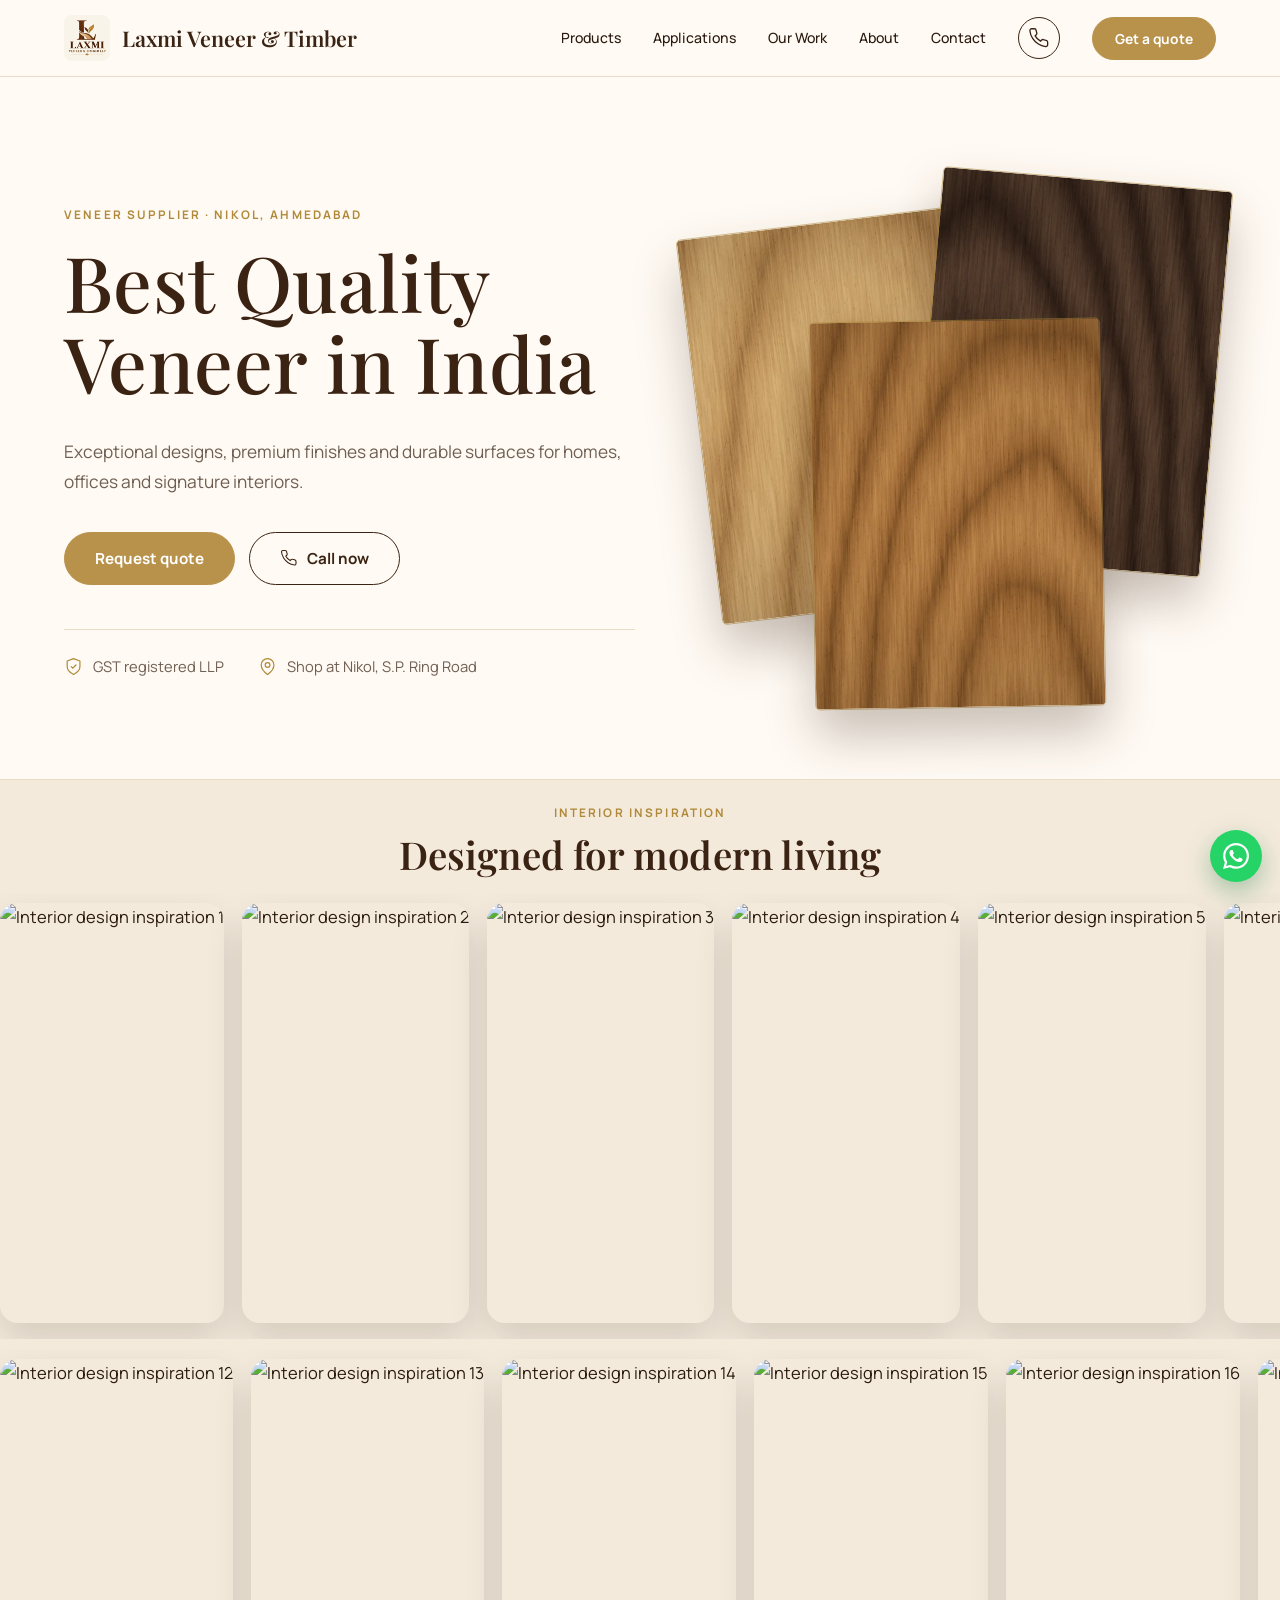
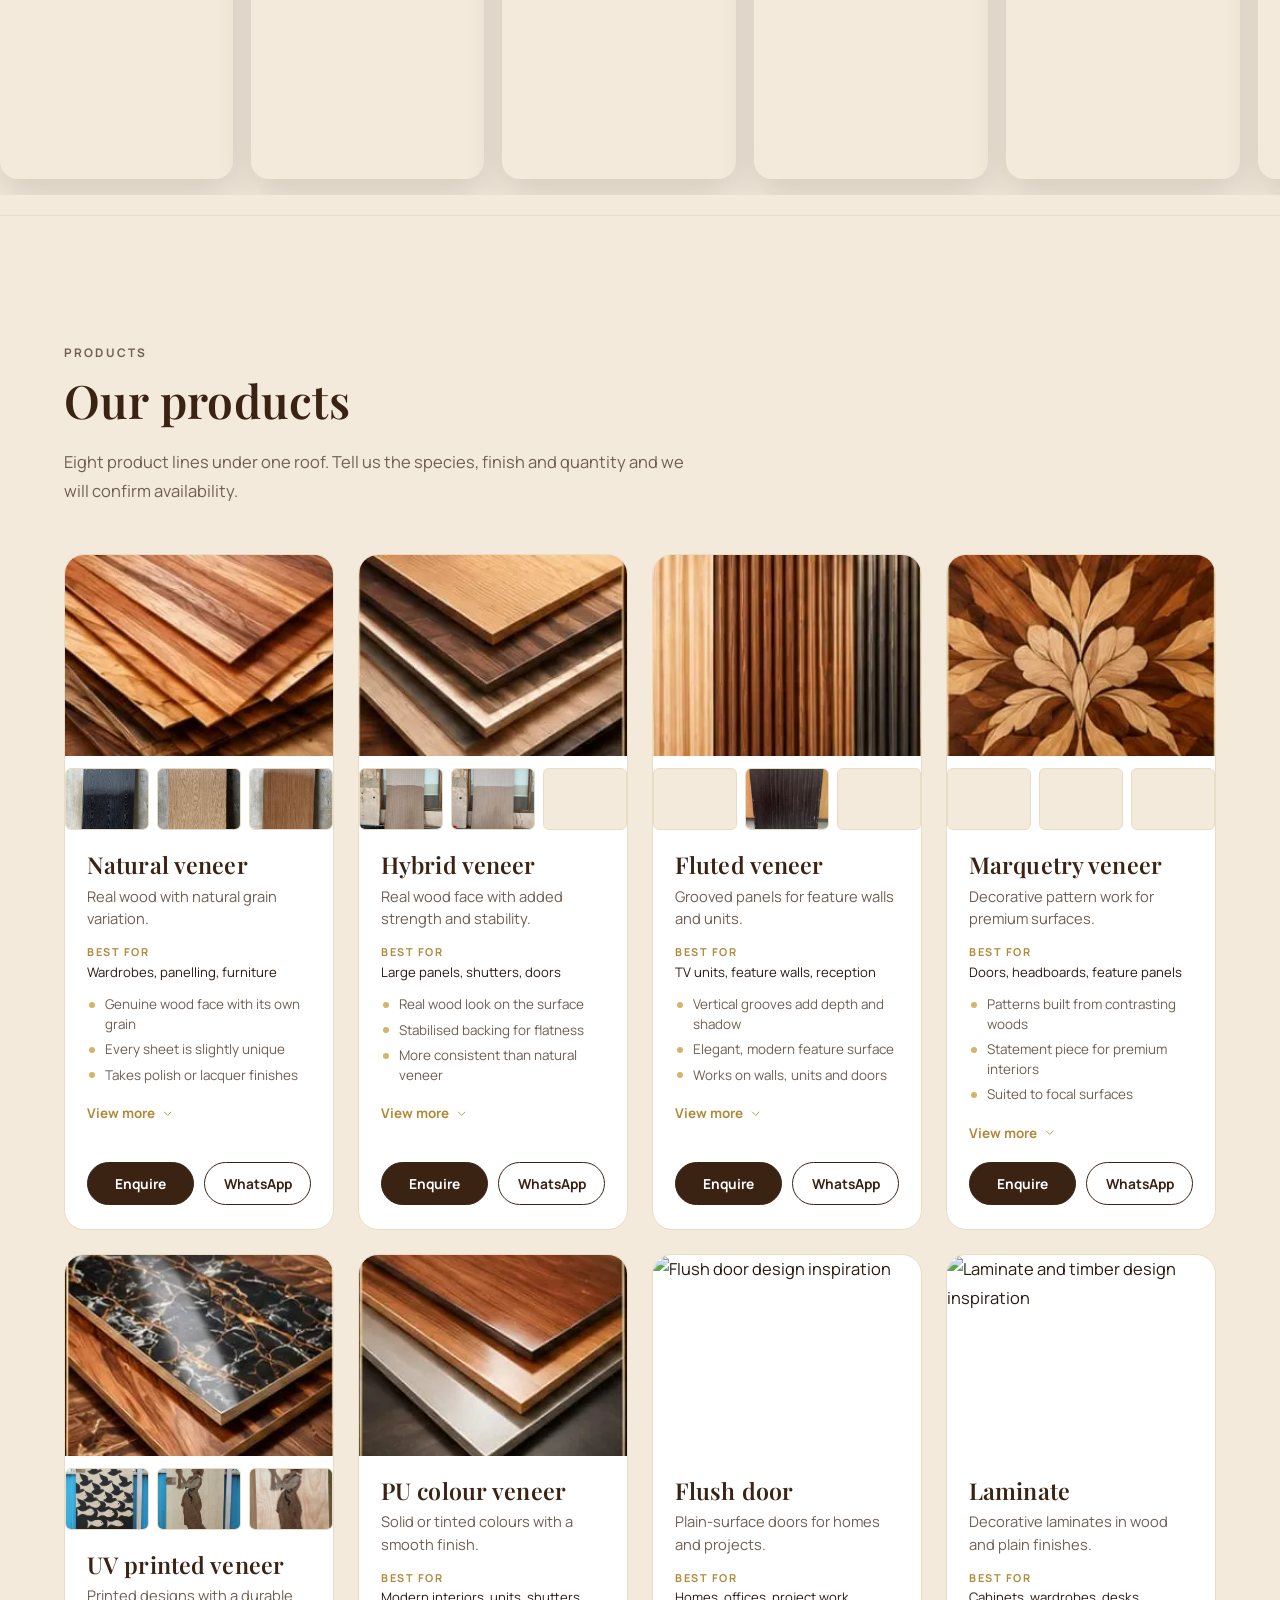
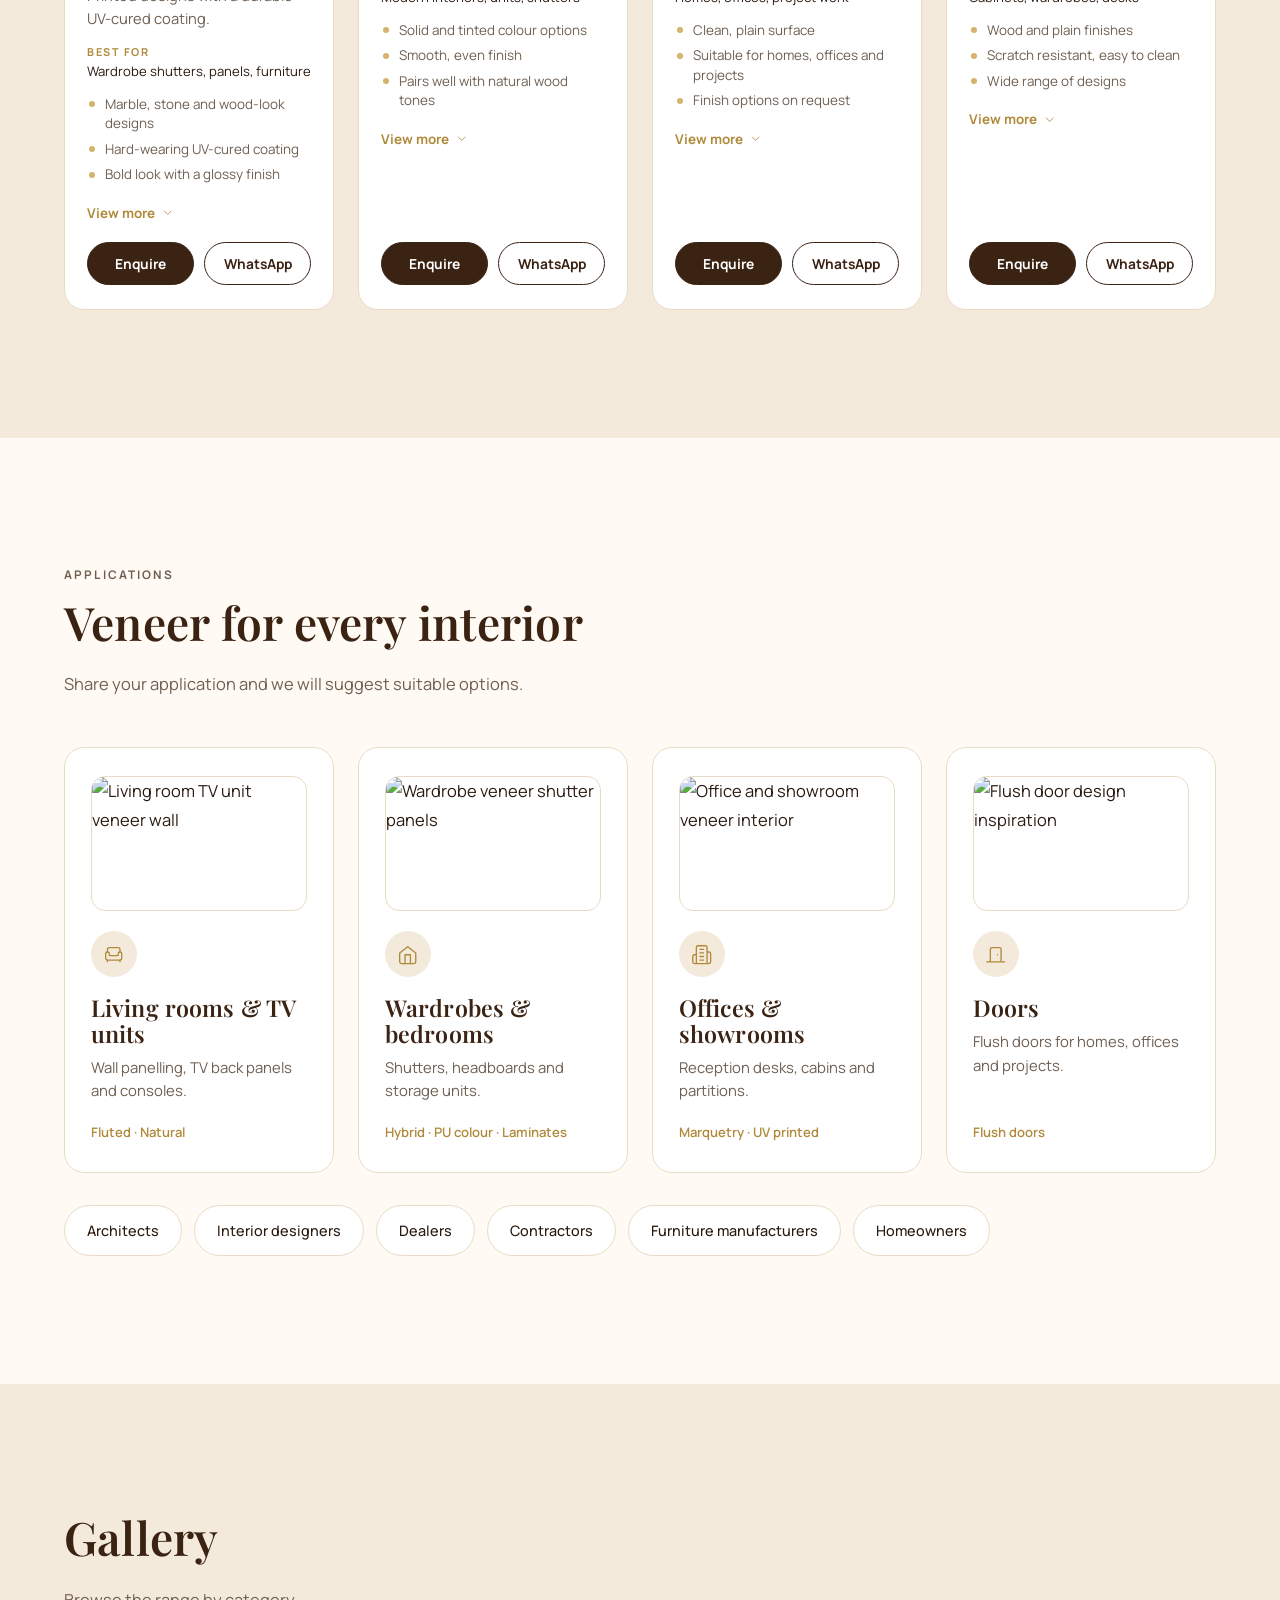
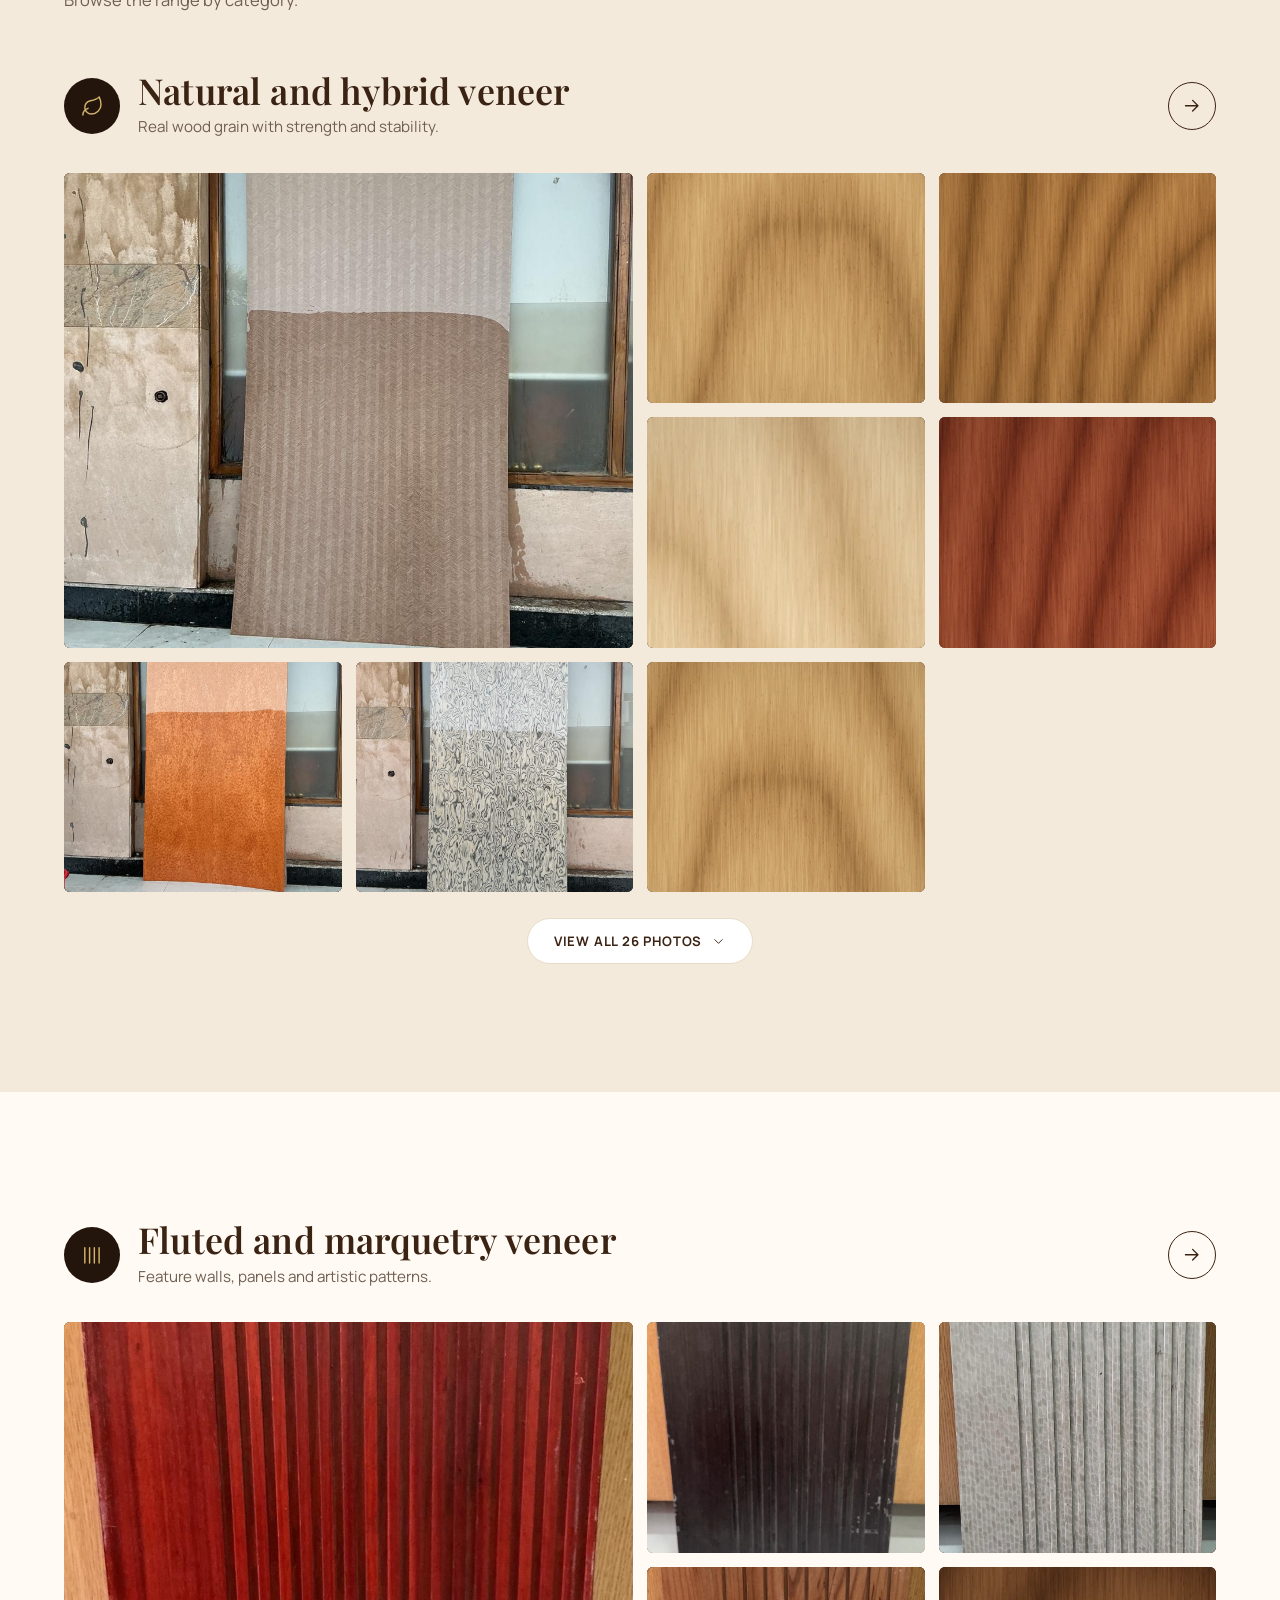
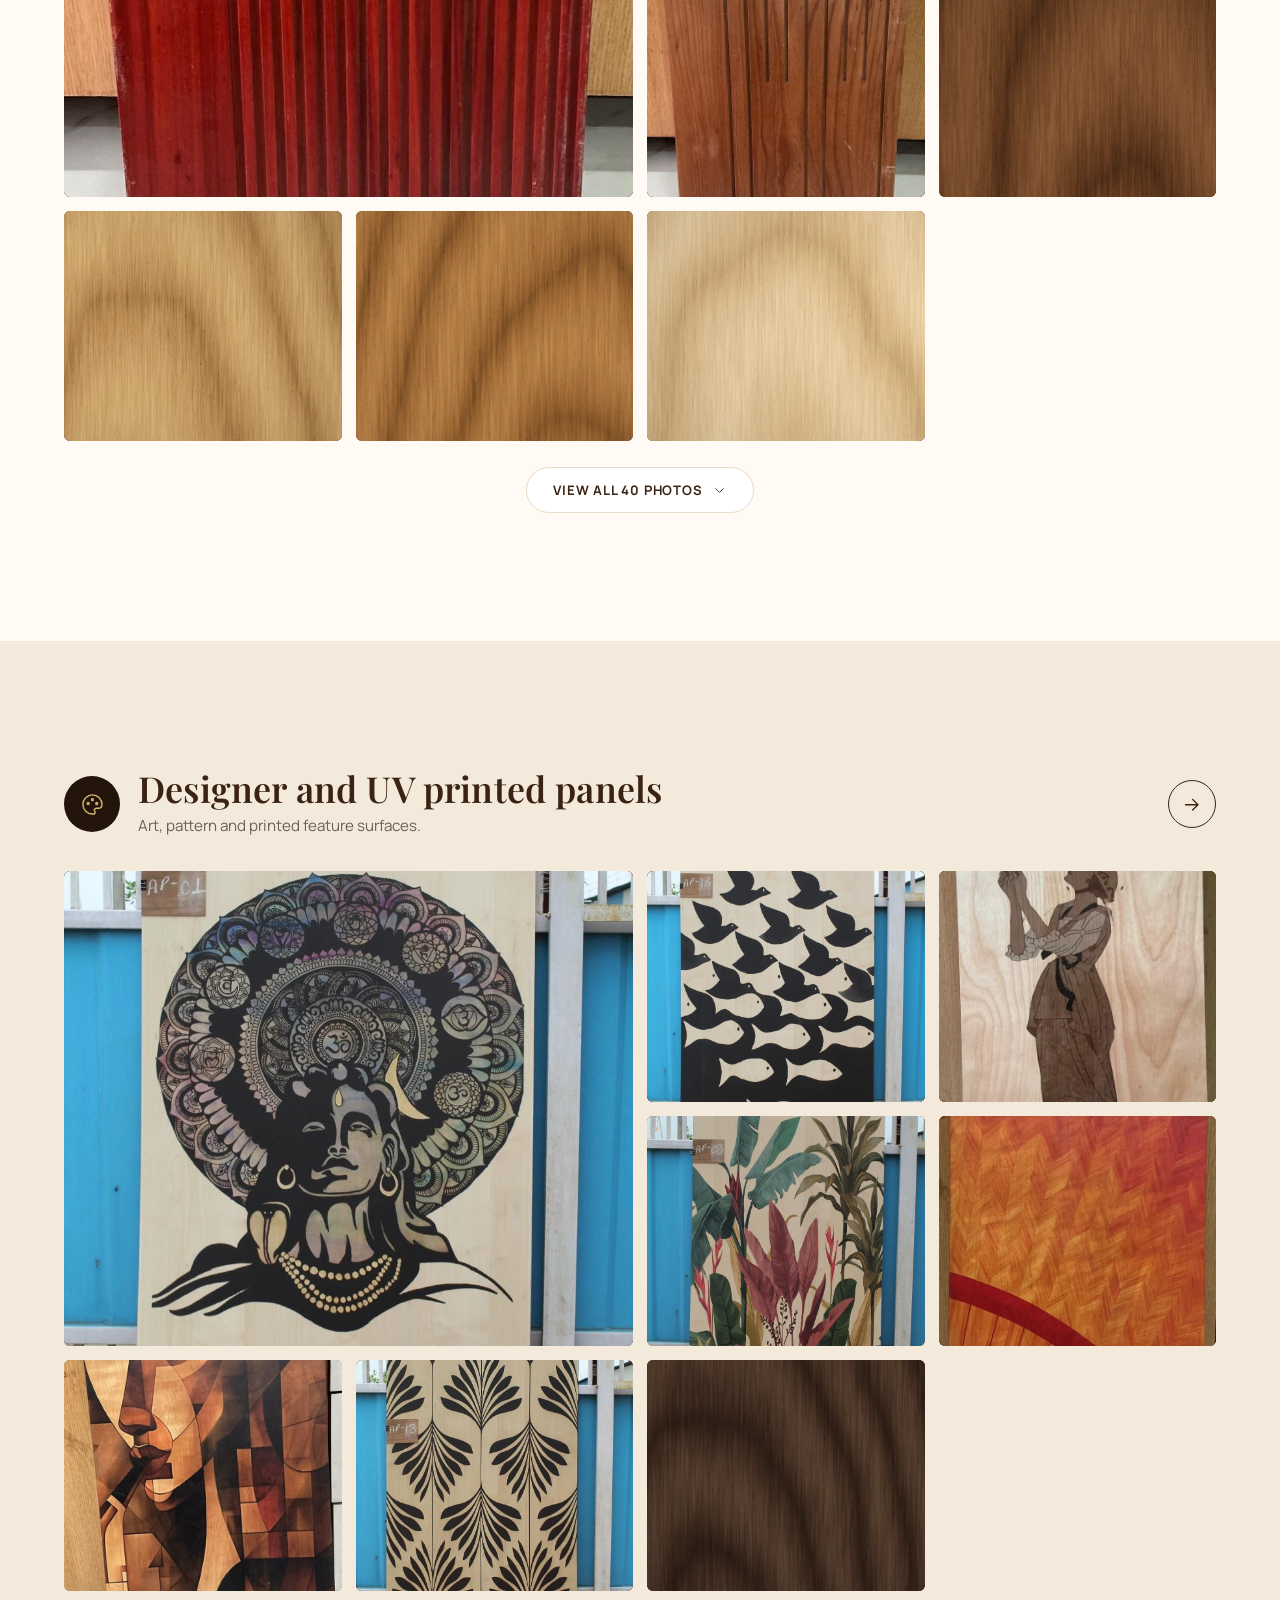
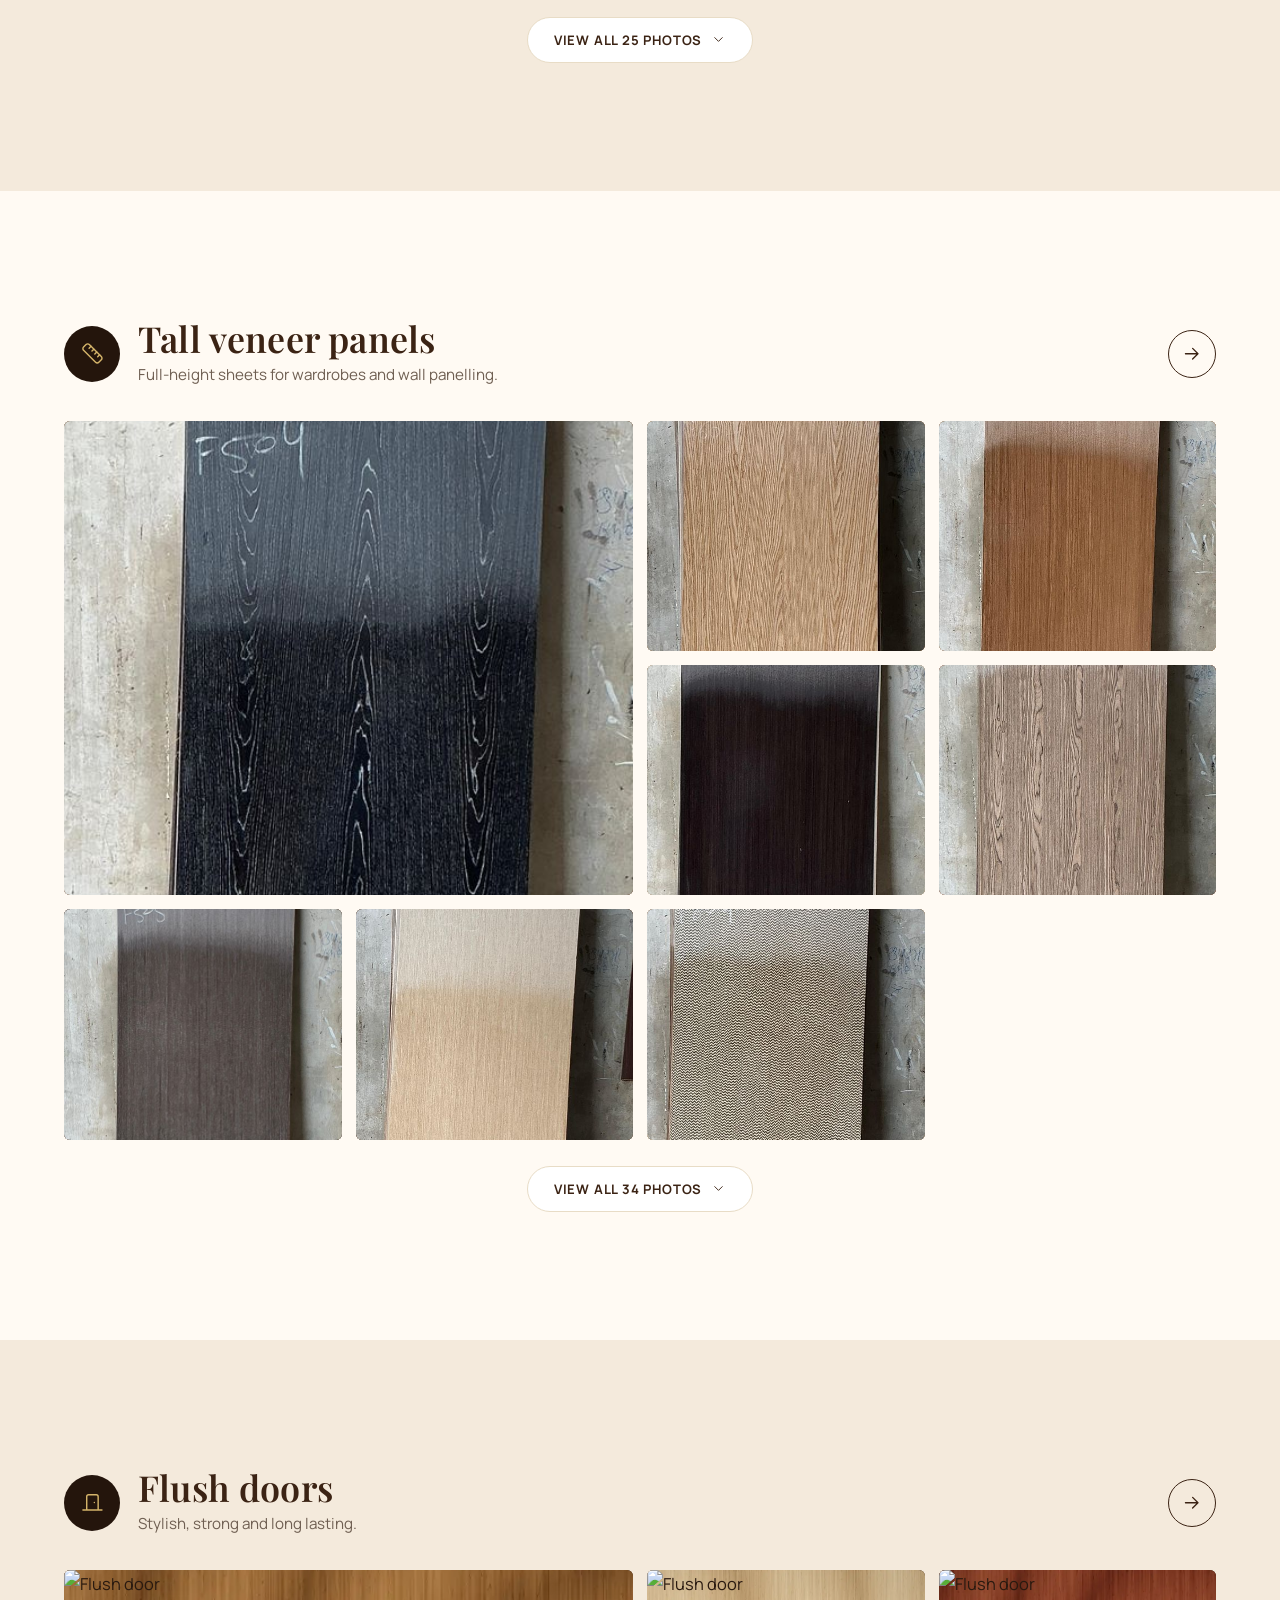
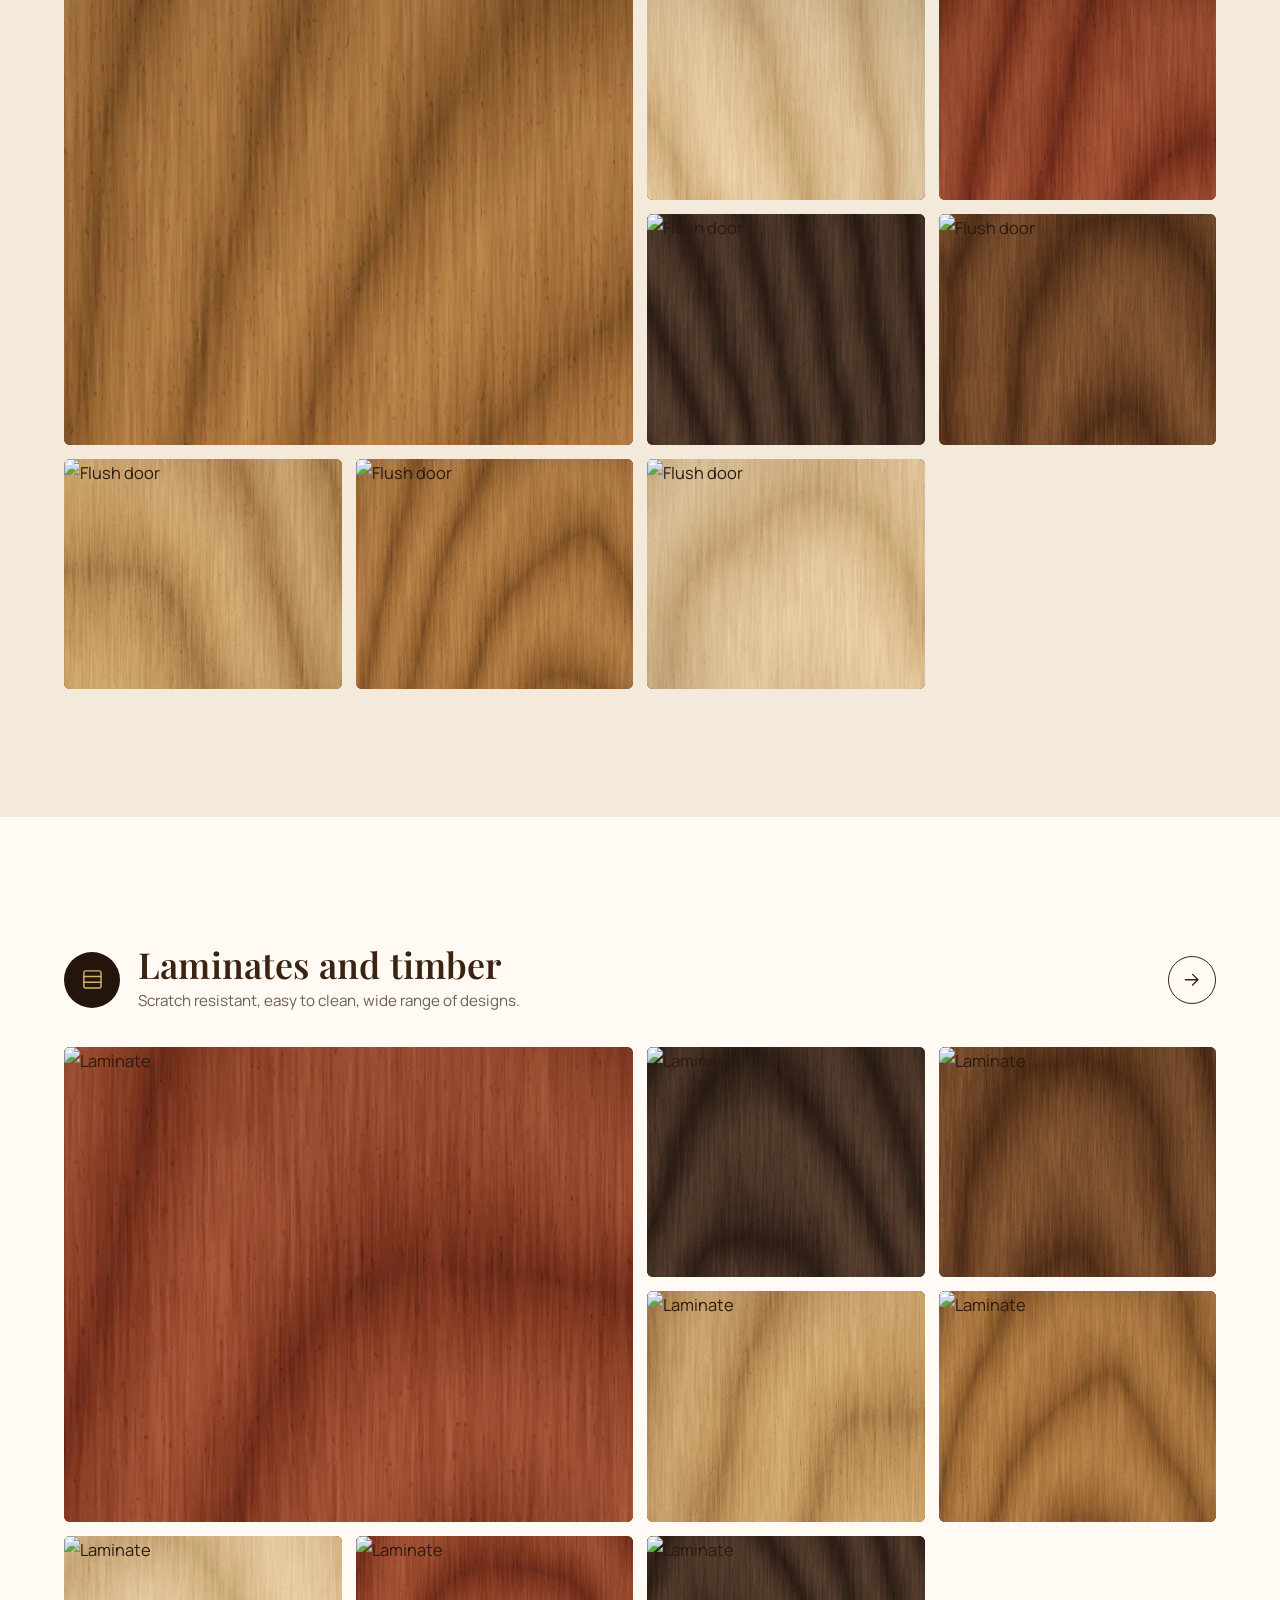
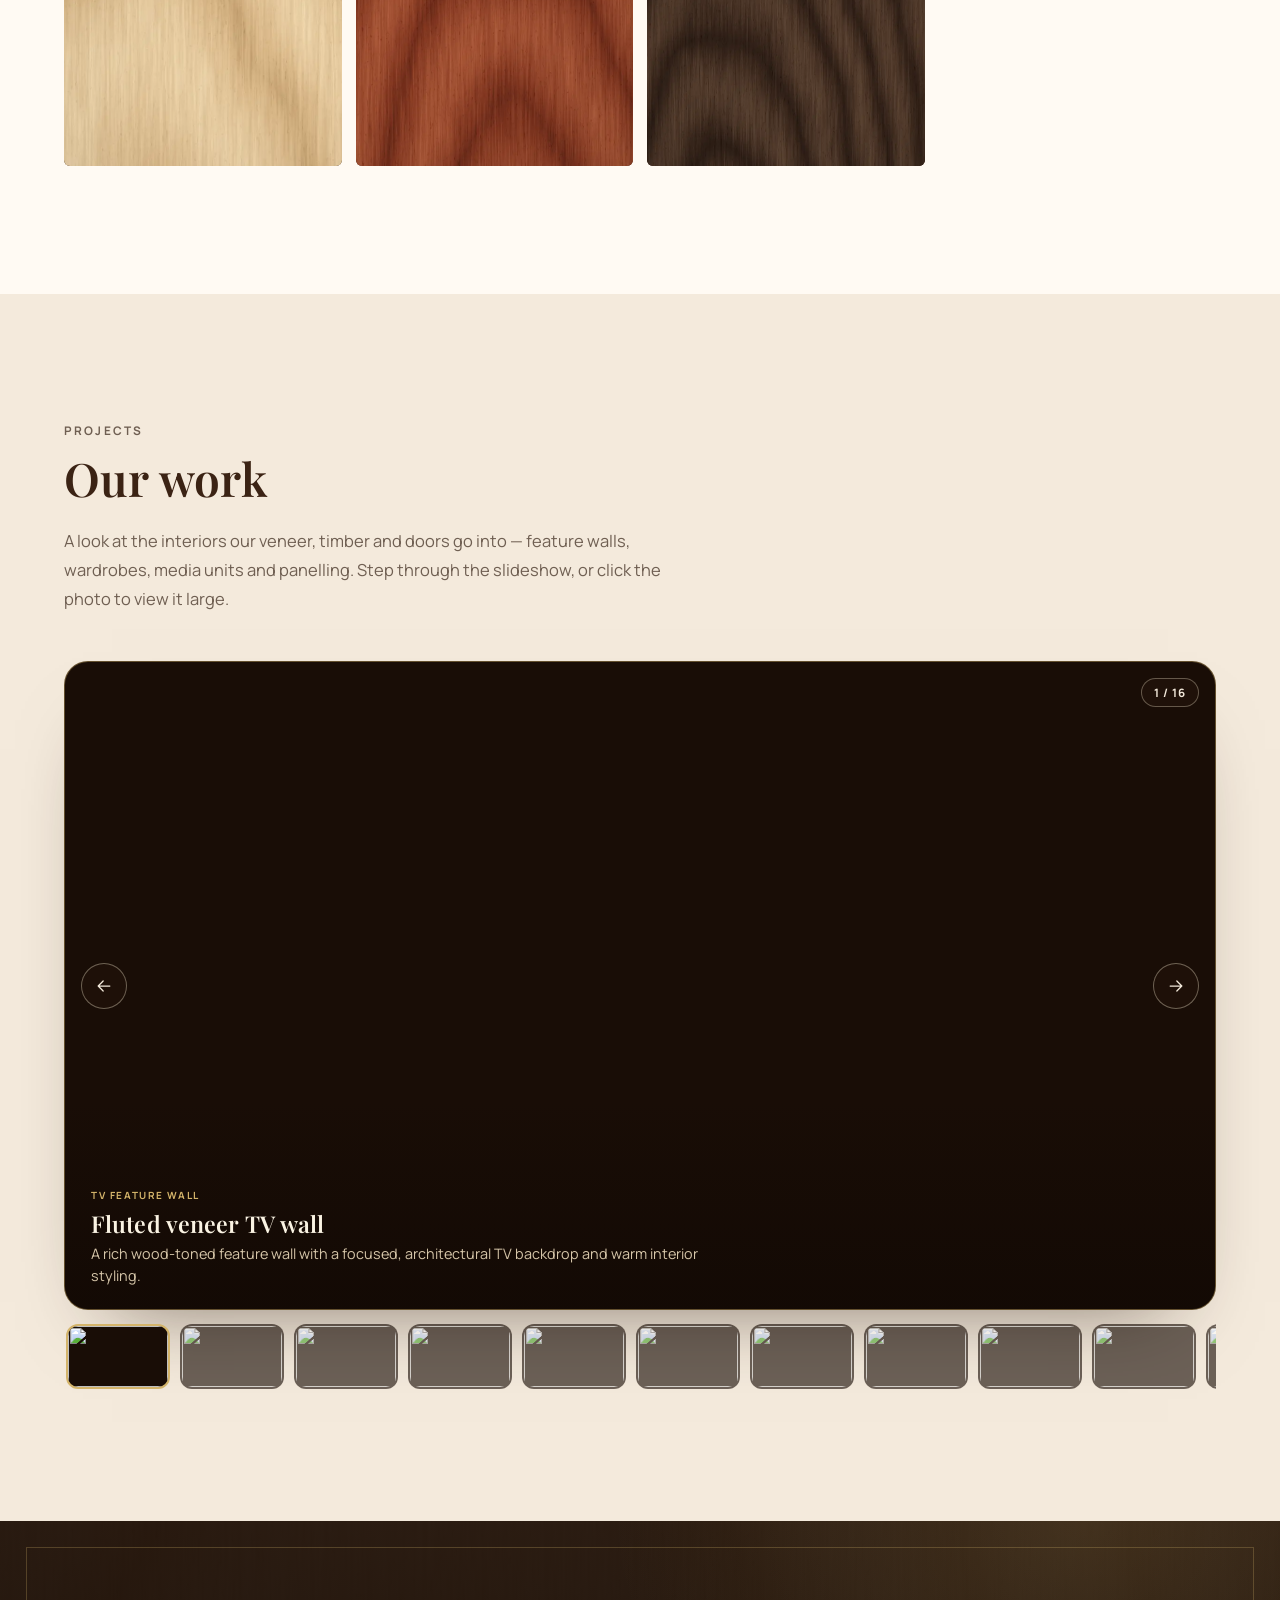
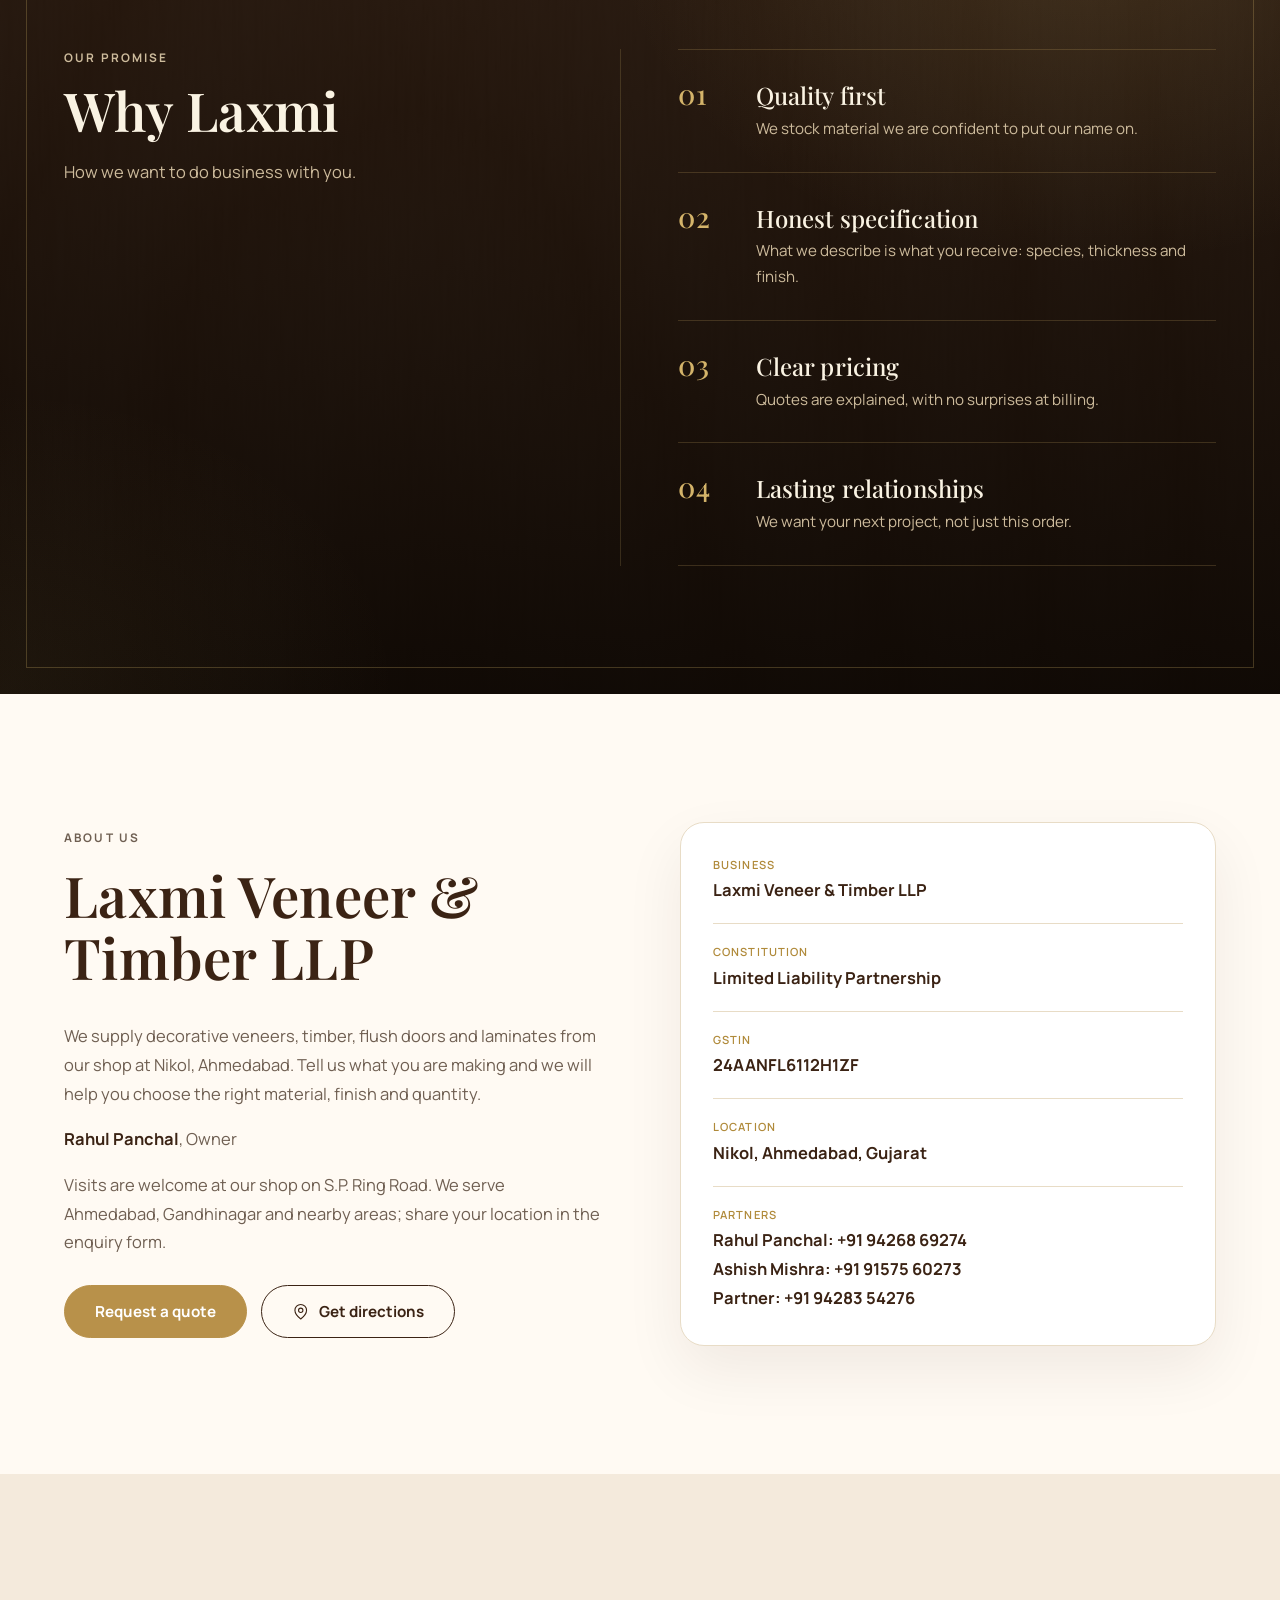
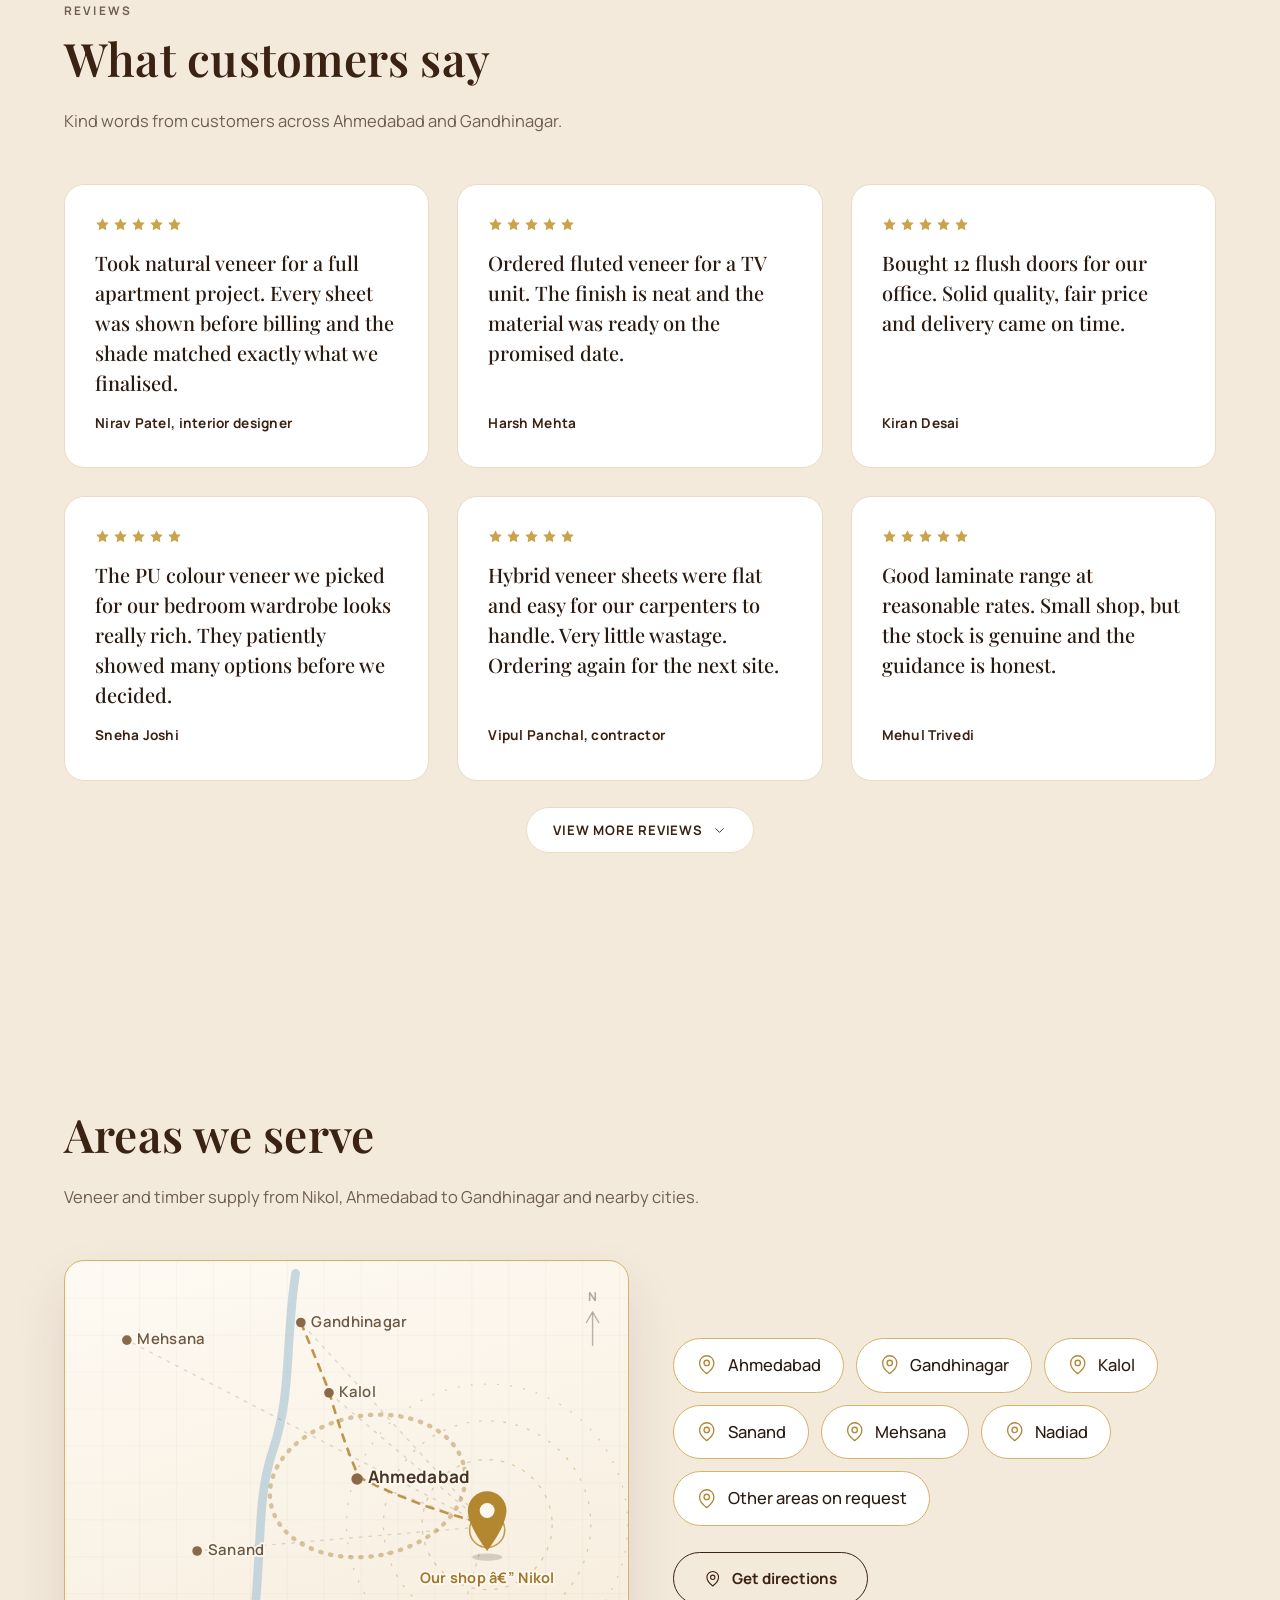
==== commit ec3e5046: "images issue fix" ====
--- a/index.html
+++ b/index.html
@@ -1,4 +1,4 @@
-<!DOCTYPE html>
+﻿<!DOCTYPE html>
 <html lang="en">
 <head>
 <meta charset="utf-8">
@@ -86,54 +86,54 @@
 </div></section>
 
 <section class="portrait-marquee-wrap"><div class="wrap"><div class="marquee-head"><p class="eyebrow">Interior inspiration</p><h2>Designed for modern living</h2></div></div><div class="portrait-marquee" aria-label="Interior design inspiration gallery"><div class="marquee-track">
-  <img class="zoom" data-set="inspo" data-i="0" src="https://i.pinimg.com/1200x/06/59/2f/06592f3bade590aade15ecf5e92d8b9c.jpg" alt="Interior design inspiration 1" loading="lazy">
-  <img class="zoom" data-set="inspo" data-i="1" src="https://i.pinimg.com/1200x/92/57/75/92577527f71605ebfc19d06d451b000f.jpg" alt="Interior design inspiration 2" loading="lazy">
-  <img class="zoom" data-set="inspo" data-i="2" src="https://i.pinimg.com/1200x/73/b1/7d/73b17df330a6e6b8d4457f1fe4e6b876.jpg" alt="Interior design inspiration 3" loading="lazy">
-  <img class="zoom" data-set="inspo" data-i="3" src="https://i.pinimg.com/1200x/7e/52/df/7e52df838394542d7a922983171313f8.jpg" alt="Interior design inspiration 4" loading="lazy">
-  <img class="zoom" data-set="inspo" data-i="4" src="https://i.pinimg.com/1200x/f8/ca/0f/f8ca0f5e83f4695591d976fbe9665531.jpg" alt="Interior design inspiration 5" loading="lazy">
-  <img class="zoom" data-set="inspo" data-i="5" src="https://i.pinimg.com/1200x/47/b7/83/47b78361531230643ccf28cf58345da9.jpg" alt="Interior design inspiration 6" loading="lazy">
-  <img class="zoom" data-set="inspo" data-i="6" src="https://i.pinimg.com/1200x/9e/ff/da/9effdabba851dedd0d91d0142631bcaa.jpg" alt="Interior design inspiration 7" loading="lazy">
-  <img class="zoom" data-set="inspo" data-i="7" src="https://i.pinimg.com/1200x/c1/ca/c5/c1cac58aec6a1ab982aaf099b5753660.jpg" alt="Interior design inspiration 8" loading="lazy">
-  <img class="zoom" data-set="inspo" data-i="8" src="https://i.pinimg.com/1200x/d0/a1/e5/d0a1e57927161a8bf553d0b122397080.jpg" alt="Interior design inspiration 9" loading="lazy">
-  <img class="zoom" data-set="inspo" data-i="9" src="https://i.pinimg.com/1200x/05/3e/0b/053e0b435a868ad98856bf60a738067a.jpg" alt="Interior design inspiration 10" loading="lazy">
-  <img class="zoom" data-set="inspo" data-i="10" src="https://i.pinimg.com/1200x/e1/9a/dc/e19adc1d28de89f86b4e2dc380a38cfa.jpg" alt="Interior design inspiration 11" loading="lazy">
-  <img class="zoom" data-set="inspo" data-i="0" src="https://i.pinimg.com/1200x/06/59/2f/06592f3bade590aade15ecf5e92d8b9c.jpg" alt="Interior design inspiration 1 duplicate" loading="lazy">
-  <img class="zoom" data-set="inspo" data-i="1" src="https://i.pinimg.com/1200x/92/57/75/92577527f71605ebfc19d06d451b000f.jpg" alt="Interior design inspiration 2 duplicate" loading="lazy">
-  <img class="zoom" data-set="inspo" data-i="2" src="https://i.pinimg.com/1200x/73/b1/7d/73b17df330a6e6b8d4457f1fe4e6b876.jpg" alt="Interior design inspiration 3 duplicate" loading="lazy">
-  <img class="zoom" data-set="inspo" data-i="3" src="https://i.pinimg.com/1200x/7e/52/df/7e52df838394542d7a922983171313f8.jpg" alt="Interior design inspiration 4 duplicate" loading="lazy">
-  <img class="zoom" data-set="inspo" data-i="4" src="https://i.pinimg.com/1200x/f8/ca/0f/f8ca0f5e83f4695591d976fbe9665531.jpg" alt="Interior design inspiration 5 duplicate" loading="lazy">
-  <img class="zoom" data-set="inspo" data-i="5" src="https://i.pinimg.com/1200x/47/b7/83/47b78361531230643ccf28cf58345da9.jpg" alt="Interior design inspiration 6 duplicate" loading="lazy">
-  <img class="zoom" data-set="inspo" data-i="6" src="https://i.pinimg.com/1200x/9e/ff/da/9effdabba851dedd0d91d0142631bcaa.jpg" alt="Interior design inspiration 7 duplicate" loading="lazy">
-  <img class="zoom" data-set="inspo" data-i="7" src="https://i.pinimg.com/1200x/c1/ca/c5/c1cac58aec6a1ab982aaf099b5753660.jpg" alt="Interior design inspiration 8 duplicate" loading="lazy">
-  <img class="zoom" data-set="inspo" data-i="8" src="https://i.pinimg.com/1200x/d0/a1/e5/d0a1e57927161a8bf553d0b122397080.jpg" alt="Interior design inspiration 9 duplicate" loading="lazy">
-  <img class="zoom" data-set="inspo" data-i="9" src="https://i.pinimg.com/1200x/05/3e/0b/053e0b435a868ad98856bf60a738067a.jpg" alt="Interior design inspiration 10 duplicate" loading="lazy">
-  <img class="zoom" data-set="inspo" data-i="10" src="https://i.pinimg.com/1200x/e1/9a/dc/e19adc1d28de89f86b4e2dc380a38cfa.jpg" alt="Interior design inspiration 11 duplicate" loading="lazy">
+  <img class="zoom" data-set="inspo" data-i="0" src="https://images.weserv.nl/?url=https%3A%2F%2Fi.pinimg.com/1200x/06/59/2f/06592f3bade590aade15ecf5e92d8b9c.jpg" alt="Interior design inspiration 1" loading="lazy">
+  <img class="zoom" data-set="inspo" data-i="1" src="https://images.weserv.nl/?url=https%3A%2F%2Fi.pinimg.com/1200x/92/57/75/92577527f71605ebfc19d06d451b000f.jpg" alt="Interior design inspiration 2" loading="lazy">
+  <img class="zoom" data-set="inspo" data-i="2" src="https://images.weserv.nl/?url=https%3A%2F%2Fi.pinimg.com/1200x/73/b1/7d/73b17df330a6e6b8d4457f1fe4e6b876.jpg" alt="Interior design inspiration 3" loading="lazy">
+  <img class="zoom" data-set="inspo" data-i="3" src="https://images.weserv.nl/?url=https%3A%2F%2Fi.pinimg.com/1200x/7e/52/df/7e52df838394542d7a922983171313f8.jpg" alt="Interior design inspiration 4" loading="lazy">
+  <img class="zoom" data-set="inspo" data-i="4" src="https://images.weserv.nl/?url=https%3A%2F%2Fi.pinimg.com/1200x/f8/ca/0f/f8ca0f5e83f4695591d976fbe9665531.jpg" alt="Interior design inspiration 5" loading="lazy">
+  <img class="zoom" data-set="inspo" data-i="5" src="https://images.weserv.nl/?url=https%3A%2F%2Fi.pinimg.com/1200x/47/b7/83/47b78361531230643ccf28cf58345da9.jpg" alt="Interior design inspiration 6" loading="lazy">
+  <img class="zoom" data-set="inspo" data-i="6" src="https://images.weserv.nl/?url=https%3A%2F%2Fi.pinimg.com/1200x/9e/ff/da/9effdabba851dedd0d91d0142631bcaa.jpg" alt="Interior design inspiration 7" loading="lazy">
+  <img class="zoom" data-set="inspo" data-i="7" src="https://images.weserv.nl/?url=https%3A%2F%2Fi.pinimg.com/1200x/c1/ca/c5/c1cac58aec6a1ab982aaf099b5753660.jpg" alt="Interior design inspiration 8" loading="lazy">
+  <img class="zoom" data-set="inspo" data-i="8" src="https://images.weserv.nl/?url=https%3A%2F%2Fi.pinimg.com/1200x/d0/a1/e5/d0a1e57927161a8bf553d0b122397080.jpg" alt="Interior design inspiration 9" loading="lazy">
+  <img class="zoom" data-set="inspo" data-i="9" src="https://images.weserv.nl/?url=https%3A%2F%2Fi.pinimg.com/1200x/05/3e/0b/053e0b435a868ad98856bf60a738067a.jpg" alt="Interior design inspiration 10" loading="lazy">
+  <img class="zoom" data-set="inspo" data-i="10" src="https://images.weserv.nl/?url=https%3A%2F%2Fi.pinimg.com/1200x/e1/9a/dc/e19adc1d28de89f86b4e2dc380a38cfa.jpg" alt="Interior design inspiration 11" loading="lazy">
+  <img class="zoom" data-set="inspo" data-i="0" src="https://images.weserv.nl/?url=https%3A%2F%2Fi.pinimg.com/1200x/06/59/2f/06592f3bade590aade15ecf5e92d8b9c.jpg" alt="Interior design inspiration 1 duplicate" loading="lazy">
+  <img class="zoom" data-set="inspo" data-i="1" src="https://images.weserv.nl/?url=https%3A%2F%2Fi.pinimg.com/1200x/92/57/75/92577527f71605ebfc19d06d451b000f.jpg" alt="Interior design inspiration 2 duplicate" loading="lazy">
+  <img class="zoom" data-set="inspo" data-i="2" src="https://images.weserv.nl/?url=https%3A%2F%2Fi.pinimg.com/1200x/73/b1/7d/73b17df330a6e6b8d4457f1fe4e6b876.jpg" alt="Interior design inspiration 3 duplicate" loading="lazy">
+  <img class="zoom" data-set="inspo" data-i="3" src="https://images.weserv.nl/?url=https%3A%2F%2Fi.pinimg.com/1200x/7e/52/df/7e52df838394542d7a922983171313f8.jpg" alt="Interior design inspiration 4 duplicate" loading="lazy">
+  <img class="zoom" data-set="inspo" data-i="4" src="https://images.weserv.nl/?url=https%3A%2F%2Fi.pinimg.com/1200x/f8/ca/0f/f8ca0f5e83f4695591d976fbe9665531.jpg" alt="Interior design inspiration 5 duplicate" loading="lazy">
+  <img class="zoom" data-set="inspo" data-i="5" src="https://images.weserv.nl/?url=https%3A%2F%2Fi.pinimg.com/1200x/47/b7/83/47b78361531230643ccf28cf58345da9.jpg" alt="Interior design inspiration 6 duplicate" loading="lazy">
+  <img class="zoom" data-set="inspo" data-i="6" src="https://images.weserv.nl/?url=https%3A%2F%2Fi.pinimg.com/1200x/9e/ff/da/9effdabba851dedd0d91d0142631bcaa.jpg" alt="Interior design inspiration 7 duplicate" loading="lazy">
+  <img class="zoom" data-set="inspo" data-i="7" src="https://images.weserv.nl/?url=https%3A%2F%2Fi.pinimg.com/1200x/c1/ca/c5/c1cac58aec6a1ab982aaf099b5753660.jpg" alt="Interior design inspiration 8 duplicate" loading="lazy">
+  <img class="zoom" data-set="inspo" data-i="8" src="https://images.weserv.nl/?url=https%3A%2F%2Fi.pinimg.com/1200x/d0/a1/e5/d0a1e57927161a8bf553d0b122397080.jpg" alt="Interior design inspiration 9 duplicate" loading="lazy">
+  <img class="zoom" data-set="inspo" data-i="9" src="https://images.weserv.nl/?url=https%3A%2F%2Fi.pinimg.com/1200x/05/3e/0b/053e0b435a868ad98856bf60a738067a.jpg" alt="Interior design inspiration 10 duplicate" loading="lazy">
+  <img class="zoom" data-set="inspo" data-i="10" src="https://images.weserv.nl/?url=https%3A%2F%2Fi.pinimg.com/1200x/e1/9a/dc/e19adc1d28de89f86b4e2dc380a38cfa.jpg" alt="Interior design inspiration 11 duplicate" loading="lazy">
 </div></div>
 <div class="portrait-marquee portrait-marquee--reverse" aria-label="More interior design inspiration"><div class="marquee-track">
-  <img class="zoom" data-set="inspo" data-i="0" src="https://i.pinimg.com/1200x/d7/0b/a9/d70ba9dddc2f6335d28b0e6580eae979.jpg" alt="Interior design inspiration 12" loading="lazy">
-  <img class="zoom" data-set="inspo" data-i="1" src="https://i.pinimg.com/1200x/55/9e/ca/559eca5fa251deb742aba05c57a44649.jpg" alt="Interior design inspiration 13" loading="lazy">
-  <img class="zoom" data-set="inspo" data-i="2" src="https://i.pinimg.com/1200x/b1/98/03/b1980356c336c77ca7a3798a74cddba8.jpg" alt="Interior design inspiration 14" loading="lazy">
-  <img class="zoom" data-set="inspo" data-i="3" src="https://i.pinimg.com/1200x/d7/92/ab/d792abf2859e64aca4975f97821956f3.jpg" alt="Interior design inspiration 15" loading="lazy">
-  <img class="zoom" data-set="inspo" data-i="4" src="https://i.pinimg.com/1200x/c5/19/e8/c519e86b0effa45ddeeb5d51096e28c8.jpg" alt="Interior design inspiration 16" loading="lazy">
-  <img class="zoom" data-set="inspo" data-i="5" src="https://i.pinimg.com/1200x/c0/80/82/c08082a6a622b0db756f473ca7f8577d.jpg" alt="Interior design inspiration 17" loading="lazy">
-  <img class="zoom" data-set="inspo" data-i="6" src="https://i.pinimg.com/1200x/82/f6/29/82f629df514b41a1bb558867c22217bb.jpg" alt="Interior design inspiration 18" loading="lazy">
-  <img class="zoom" data-set="inspo" data-i="7" src="https://i.pinimg.com/1200x/e7/77/6e/e7776e8746287e9b830239b7e833adee.jpg" alt="Interior design inspiration 19" loading="lazy">
-  <img class="zoom" data-set="inspo" data-i="8" src="https://i.pinimg.com/236x/6e/f7/14/6ef714a791cbdb0f247222be5660b64d.jpg" alt="Interior design inspiration 20" loading="lazy">
-  <img class="zoom" data-set="inspo" data-i="9" src="https://i.pinimg.com/1200x/e3/49/4c/e3494c6ac1a80eb177d1ec0ef4cae4c5.jpg" alt="Interior design inspiration 21" loading="lazy">
-  <img class="zoom" data-set="inspo" data-i="10" src="https://i.pinimg.com/1200x/bb/ec/2e/bbec2e3f0108cef74a684e8bb47eac19.jpg" alt="Interior design inspiration 22" loading="lazy">
-  <img class="zoom" data-set="inspo" data-i="11" src="https://i.pinimg.com/1200x/74/f6/e5/74f6e5902cd846b1bcb1c41a1a1eab75.jpg" alt="Interior design inspiration 23" loading="lazy">
-  <img class="zoom" data-set="inspo" data-i="0" src="https://i.pinimg.com/1200x/d7/0b/a9/d70ba9dddc2f6335d28b0e6580eae979.jpg" alt="Interior design inspiration 12 duplicate" loading="lazy">
-  <img class="zoom" data-set="inspo" data-i="1" src="https://i.pinimg.com/1200x/55/9e/ca/559eca5fa251deb742aba05c57a44649.jpg" alt="Interior design inspiration 13 duplicate" loading="lazy">
-  <img class="zoom" data-set="inspo" data-i="2" src="https://i.pinimg.com/1200x/b1/98/03/b1980356c336c77ca7a3798a74cddba8.jpg" alt="Interior design inspiration 14 duplicate" loading="lazy">
-  <img class="zoom" data-set="inspo" data-i="3" src="https://i.pinimg.com/1200x/d7/92/ab/d792abf2859e64aca4975f97821956f3.jpg" alt="Interior design inspiration 15 duplicate" loading="lazy">
-  <img class="zoom" data-set="inspo" data-i="4" src="https://i.pinimg.com/1200x/c5/19/e8/c519e86b0effa45ddeeb5d51096e28c8.jpg" alt="Interior design inspiration 16 duplicate" loading="lazy">
-  <img class="zoom" data-set="inspo" data-i="5" src="https://i.pinimg.com/1200x/c0/80/82/c08082a6a622b0db756f473ca7f8577d.jpg" alt="Interior design inspiration 17 duplicate" loading="lazy">
-  <img class="zoom" data-set="inspo" data-i="6" src="https://i.pinimg.com/1200x/82/f6/29/82f629df514b41a1bb558867c22217bb.jpg" alt="Interior design inspiration 18 duplicate" loading="lazy">
-  <img class="zoom" data-set="inspo" data-i="7" src="https://i.pinimg.com/1200x/e7/77/6e/e7776e8746287e9b830239b7e833adee.jpg" alt="Interior design inspiration 19 duplicate" loading="lazy">
-  <img class="zoom" data-set="inspo" data-i="8" src="https://i.pinimg.com/236x/6e/f7/14/6ef714a791cbdb0f247222be5660b64d.jpg" alt="Interior design inspiration 20 duplicate" loading="lazy">
-  <img class="zoom" data-set="inspo" data-i="9" src="https://i.pinimg.com/1200x/e3/49/4c/e3494c6ac1a80eb177d1ec0ef4cae4c5.jpg" alt="Interior design inspiration 21 duplicate" loading="lazy">
-  <img class="zoom" data-set="inspo" data-i="10" src="https://i.pinimg.com/1200x/bb/ec/2e/bbec2e3f0108cef74a684e8bb47eac19.jpg" alt="Interior design inspiration 22 duplicate" loading="lazy">
-  <img class="zoom" data-set="inspo" data-i="11" src="https://i.pinimg.com/1200x/74/f6/e5/74f6e5902cd846b1bcb1c41a1a1eab75.jpg" alt="Interior design inspiration 23 duplicate" loading="lazy">
+  <img class="zoom" data-set="inspo" data-i="0" src="https://images.weserv.nl/?url=https%3A%2F%2Fi.pinimg.com/1200x/d7/0b/a9/d70ba9dddc2f6335d28b0e6580eae979.jpg" alt="Interior design inspiration 12" loading="lazy">
+  <img class="zoom" data-set="inspo" data-i="1" src="https://images.weserv.nl/?url=https%3A%2F%2Fi.pinimg.com/1200x/55/9e/ca/559eca5fa251deb742aba05c57a44649.jpg" alt="Interior design inspiration 13" loading="lazy">
+  <img class="zoom" data-set="inspo" data-i="2" src="https://images.weserv.nl/?url=https%3A%2F%2Fi.pinimg.com/1200x/b1/98/03/b1980356c336c77ca7a3798a74cddba8.jpg" alt="Interior design inspiration 14" loading="lazy">
+  <img class="zoom" data-set="inspo" data-i="3" src="https://images.weserv.nl/?url=https%3A%2F%2Fi.pinimg.com/1200x/d7/92/ab/d792abf2859e64aca4975f97821956f3.jpg" alt="Interior design inspiration 15" loading="lazy">
+  <img class="zoom" data-set="inspo" data-i="4" src="https://images.weserv.nl/?url=https%3A%2F%2Fi.pinimg.com/1200x/c5/19/e8/c519e86b0effa45ddeeb5d51096e28c8.jpg" alt="Interior design inspiration 16" loading="lazy">
+  <img class="zoom" data-set="inspo" data-i="5" src="https://images.weserv.nl/?url=https%3A%2F%2Fi.pinimg.com/1200x/c0/80/82/c08082a6a622b0db756f473ca7f8577d.jpg" alt="Interior design inspiration 17" loading="lazy">
+  <img class="zoom" data-set="inspo" data-i="6" src="https://images.weserv.nl/?url=https%3A%2F%2Fi.pinimg.com/1200x/82/f6/29/82f629df514b41a1bb558867c22217bb.jpg" alt="Interior design inspiration 18" loading="lazy">
+  <img class="zoom" data-set="inspo" data-i="7" src="https://images.weserv.nl/?url=https%3A%2F%2Fi.pinimg.com/1200x/e7/77/6e/e7776e8746287e9b830239b7e833adee.jpg" alt="Interior design inspiration 19" loading="lazy">
+  <img class="zoom" data-set="inspo" data-i="8" src="https://images.weserv.nl/?url=https%3A%2F%2Fi.pinimg.com/236x/6e/f7/14/6ef714a791cbdb0f247222be5660b64d.jpg" alt="Interior design inspiration 20" loading="lazy">
+  <img class="zoom" data-set="inspo" data-i="9" src="https://images.weserv.nl/?url=https%3A%2F%2Fi.pinimg.com/1200x/e3/49/4c/e3494c6ac1a80eb177d1ec0ef4cae4c5.jpg" alt="Interior design inspiration 21" loading="lazy">
+  <img class="zoom" data-set="inspo" data-i="10" src="https://images.weserv.nl/?url=https%3A%2F%2Fi.pinimg.com/1200x/bb/ec/2e/bbec2e3f0108cef74a684e8bb47eac19.jpg" alt="Interior design inspiration 22" loading="lazy">
+  <img class="zoom" data-set="inspo" data-i="11" src="https://images.weserv.nl/?url=https%3A%2F%2Fi.pinimg.com/1200x/74/f6/e5/74f6e5902cd846b1bcb1c41a1a1eab75.jpg" alt="Interior design inspiration 23" loading="lazy">
+  <img class="zoom" data-set="inspo" data-i="0" src="https://images.weserv.nl/?url=https%3A%2F%2Fi.pinimg.com/1200x/d7/0b/a9/d70ba9dddc2f6335d28b0e6580eae979.jpg" alt="Interior design inspiration 12 duplicate" loading="lazy">
+  <img class="zoom" data-set="inspo" data-i="1" src="https://images.weserv.nl/?url=https%3A%2F%2Fi.pinimg.com/1200x/55/9e/ca/559eca5fa251deb742aba05c57a44649.jpg" alt="Interior design inspiration 13 duplicate" loading="lazy">
+  <img class="zoom" data-set="inspo" data-i="2" src="https://images.weserv.nl/?url=https%3A%2F%2Fi.pinimg.com/1200x/b1/98/03/b1980356c336c77ca7a3798a74cddba8.jpg" alt="Interior design inspiration 14 duplicate" loading="lazy">
+  <img class="zoom" data-set="inspo" data-i="3" src="https://images.weserv.nl/?url=https%3A%2F%2Fi.pinimg.com/1200x/d7/92/ab/d792abf2859e64aca4975f97821956f3.jpg" alt="Interior design inspiration 15 duplicate" loading="lazy">
+  <img class="zoom" data-set="inspo" data-i="4" src="https://images.weserv.nl/?url=https%3A%2F%2Fi.pinimg.com/1200x/c5/19/e8/c519e86b0effa45ddeeb5d51096e28c8.jpg" alt="Interior design inspiration 16 duplicate" loading="lazy">
+  <img class="zoom" data-set="inspo" data-i="5" src="https://images.weserv.nl/?url=https%3A%2F%2Fi.pinimg.com/1200x/c0/80/82/c08082a6a622b0db756f473ca7f8577d.jpg" alt="Interior design inspiration 17 duplicate" loading="lazy">
+  <img class="zoom" data-set="inspo" data-i="6" src="https://images.weserv.nl/?url=https%3A%2F%2Fi.pinimg.com/1200x/82/f6/29/82f629df514b41a1bb558867c22217bb.jpg" alt="Interior design inspiration 18 duplicate" loading="lazy">
+  <img class="zoom" data-set="inspo" data-i="7" src="https://images.weserv.nl/?url=https%3A%2F%2Fi.pinimg.com/1200x/e7/77/6e/e7776e8746287e9b830239b7e833adee.jpg" alt="Interior design inspiration 19 duplicate" loading="lazy">
+  <img class="zoom" data-set="inspo" data-i="8" src="https://images.weserv.nl/?url=https%3A%2F%2Fi.pinimg.com/236x/6e/f7/14/6ef714a791cbdb0f247222be5660b64d.jpg" alt="Interior design inspiration 20 duplicate" loading="lazy">
+  <img class="zoom" data-set="inspo" data-i="9" src="https://images.weserv.nl/?url=https%3A%2F%2Fi.pinimg.com/1200x/e3/49/4c/e3494c6ac1a80eb177d1ec0ef4cae4c5.jpg" alt="Interior design inspiration 21 duplicate" loading="lazy">
+  <img class="zoom" data-set="inspo" data-i="10" src="https://images.weserv.nl/?url=https%3A%2F%2Fi.pinimg.com/1200x/bb/ec/2e/bbec2e3f0108cef74a684e8bb47eac19.jpg" alt="Interior design inspiration 22 duplicate" loading="lazy">
+  <img class="zoom" data-set="inspo" data-i="11" src="https://images.weserv.nl/?url=https%3A%2F%2Fi.pinimg.com/1200x/74/f6/e5/74f6e5902cd846b1bcb1c41a1a1eab75.jpg" alt="Interior design inspiration 23 duplicate" loading="lazy">
 </div></div></section>
 
 <section id="products" class="alt"><div class="wrap">
@@ -212,7 +212,7 @@
    </div>
   </article>
   <article class="pcard" id="p-door">
-   <div class="im"><img class="zoom" data-set="p-door" data-i="0" data-t="Flush door" src="https://i.pinimg.com/1200x/2b/d7/cd/2bd7cdbb3561bb3ccadea46f2d787338.jpg" alt="Flush door design inspiration" loading="lazy"></div>
+   <div class="im"><img class="zoom" data-set="p-door" data-i="0" data-t="Flush door" src="https://images.weserv.nl/?url=https%3A%2F%2Fi.pinimg.com/1200x/2b/d7/cd/2bd7cdbb3561bb3ccadea46f2d787338.jpg" alt="Flush door design inspiration" loading="lazy"></div>
    <div class="pb">
     <h3>Flush door</h3>
     <p class="pd">Plain-surface doors for homes and projects.</p>
@@ -224,7 +224,7 @@
    </div>
   </article>
   <article class="pcard" id="p-lam">
-   <div class="im"><img class="zoom" data-set="p-lam" data-i="0" data-t="Laminate" src="https://i.pinimg.com/1200x/0b/1b/cb/0b1bcb258ae6e0cbfdbbd1795234d14c.jpg" alt="Laminate and timber design inspiration" loading="lazy"></div>
+   <div class="im"><img class="zoom" data-set="p-lam" data-i="0" data-t="Laminate" src="https://images.weserv.nl/?url=https%3A%2F%2Fi.pinimg.com/1200x/0b/1b/cb/0b1bcb258ae6e0cbfdbbd1795234d14c.jpg" alt="Laminate and timber design inspiration" loading="lazy"></div>
    <div class="pb">
     <h3>Laminate</h3>
     <p class="pd">Decorative laminates in wood and plain finishes.</p>
@@ -240,7 +240,7 @@
 
 <section id="applications"><div class="wrap">
  <div class="sec-head"><p class="eyebrow">Applications</p><h2>Veneer for every interior</h2><p>Share your application and we will suggest suitable options.</p></div>
- <div class="agrid"><div class="acard"><img class="acimg zoom" src="https://i.pinimg.com/1200x/3d/38/d6/3d38d6abd110988e4c1cf129b61df422.jpg" alt="Living room TV unit veneer wall" data-set="apps" data-i="0" loading="lazy"><span class="ai"><svg class="ic"><use href="#i-chair"/></svg></span><h3>Living rooms &amp; TV units</h3><p>Wall panelling, TV back panels and consoles.</p><span class="tags">Fluted &middot; Natural</span></div><div class="acard"><img class="acimg zoom" src="https://i.pinimg.com/1200x/e9/64/18/e9641815f274a10258e7c759aef84661.jpg" alt="Wardrobe veneer shutter panels" data-set="apps" data-i="1" loading="lazy"><span class="ai"><svg class="ic"><use href="#i-home"/></svg></span><h3>Wardrobes &amp; bedrooms</h3><p>Shutters, headboards and storage units.</p><span class="tags">Hybrid &middot; PU colour &middot; Laminates</span></div><div class="acard"><img class="acimg zoom" src="https://i.pinimg.com/1200x/12/9d/6f/129d6f55de58a736d190c1ee88cb1ca0.jpg" alt="Office and showroom veneer interior" data-set="apps" data-i="2" loading="lazy"><span class="ai"><svg class="ic"><use href="#i-building"/></svg></span><h3>Offices &amp; showrooms</h3><p>Reception desks, cabins and partitions.</p><span class="tags">Marquetry &middot; UV printed</span></div><div class="acard"><img class="acimg zoom" src="https://i.pinimg.com/1200x/2b/d7/cd/2bd7cdbb3561bb3ccadea46f2d787338.jpg" alt="Flush door design inspiration" data-copy="#p-door" data-set="apps" data-i="3" loading="lazy"><span class="ai"><svg class="ic"><use href="#i-door"/></svg></span><h3>Doors</h3><p>Flush doors for homes, offices and projects.</p><span class="tags">Flush doors</span></div></div>
+ <div class="agrid"><div class="acard"><img class="acimg zoom" src="https://images.weserv.nl/?url=https%3A%2F%2Fi.pinimg.com/1200x/3d/38/d6/3d38d6abd110988e4c1cf129b61df422.jpg" alt="Living room TV unit veneer wall" data-set="apps" data-i="0" loading="lazy"><span class="ai"><svg class="ic"><use href="#i-chair"/></svg></span><h3>Living rooms &amp; TV units</h3><p>Wall panelling, TV back panels and consoles.</p><span class="tags">Fluted &middot; Natural</span></div><div class="acard"><img class="acimg zoom" src="https://images.weserv.nl/?url=https%3A%2F%2Fi.pinimg.com/1200x/e9/64/18/e9641815f274a10258e7c759aef84661.jpg" alt="Wardrobe veneer shutter panels" data-set="apps" data-i="1" loading="lazy"><span class="ai"><svg class="ic"><use href="#i-home"/></svg></span><h3>Wardrobes &amp; bedrooms</h3><p>Shutters, headboards and storage units.</p><span class="tags">Hybrid &middot; PU colour &middot; Laminates</span></div><div class="acard"><img class="acimg zoom" src="https://images.weserv.nl/?url=https%3A%2F%2Fi.pinimg.com/1200x/12/9d/6f/129d6f55de58a736d190c1ee88cb1ca0.jpg" alt="Office and showroom veneer interior" data-set="apps" data-i="2" loading="lazy"><span class="ai"><svg class="ic"><use href="#i-building"/></svg></span><h3>Offices &amp; showrooms</h3><p>Reception desks, cabins and partitions.</p><span class="tags">Marquetry &middot; UV printed</span></div><div class="acard"><img class="acimg zoom" src="https://images.weserv.nl/?url=https%3A%2F%2Fi.pinimg.com/1200x/2b/d7/cd/2bd7cdbb3561bb3ccadea46f2d787338.jpg" alt="Flush door design inspiration" data-copy="#p-door" data-set="apps" data-i="3" loading="lazy"><span class="ai"><svg class="ic"><use href="#i-door"/></svg></span><h3>Doors</h3><p>Flush doors for homes, offices and projects.</p><span class="tags">Flush doors</span></div></div>
  <div class="aud"><span>Architects</span><span>Interior designers</span><span>Dealers</span><span>Contractors</span><span>Furniture manufacturers</span><span>Homeowners</span></div>
 </div></section>
 
@@ -319,7 +319,7 @@
     <text class="cm-lbl big" x="344" y="253">Ahmedabad</text>
     <text class="cm-lbl" x="162" y="335">Sanand</text>
     <text class="cm-lbl" x="452" y="445">Nadiad</text>
-    <text class="cm-lbl shop" x="480" y="366" text-anchor="middle">Our shop — Nikol</text>
+    <text class="cm-lbl shop" x="480" y="366" text-anchor="middle">Our shop â€” Nikol</text>
     <g class="cm-n"><text x="600" y="46" text-anchor="middle">N</text><path d="M600 60 V96"/><path d="M593 70 L600 58 L607 70"/></g>
    </svg>
   </div>
@@ -368,16 +368,16 @@
 <section style="padding-top:0" class="alt"><div class="wrap"><div class="map"><iframe src="https://www.google.com/maps/embed?origin=mfe&amp;pb=!1m12!1m8!1m3!1d3672.0174237521323!2d72.6569321!3d23.0231285!3m2!1i1024!2i768!4f13.1!2m1!1sLaxmi+veneer+%26+timber!6i17" title="Laxmi Veneer & Timber LLP on Google Maps" width="600" height="450" style="border:0;" allowfullscreen="" loading="lazy" referrerpolicy="strict-origin-when-cross-origin"></iframe></div></div></section>
 
 <section id="guide"><div class="wrap">
- <div class="sec-head"><p class="eyebrow">Guides</p><h2>Veneer &amp; timber knowledge centre</h2><p>Twelve practical reads on decorative veneer, timber, flush doors and laminates — tap any card to read the full guide.</p></div>
+ <div class="sec-head"><p class="eyebrow">Guides</p><h2>Veneer &amp; timber knowledge centre</h2><p>Twelve practical reads on decorative veneer, timber, flush doors and laminates â€” tap any card to read the full guide.</p></div>
  <div class="kbg">
   <article class="ka" data-n="01">
    <div class="khead" role="button" tabindex="0" aria-haspopup="dialog" aria-expanded="false" aria-controls="kb1">
     <span class="ktag">Veneer basics</span>
     <h3>What is veneer? Types of decorative veneer explained</h3>
-    <span class="kprev">Six families of real-wood veneer — natural, hybrid, fluted, marquetry, UV printed and PU colour — and where each one belongs in a project.</span>
-    <span class="kmeta"><span class="kmin">2 min read</span><span class="krd"><span class="r1">Read</span><svg class="ic" aria-hidden="true"><use href="#i-arrow"/></svg></span></span>
-   </div>
-   <div class="kbody" id="kb1"><div class="kin"><p>Veneer is a thin slice of real wood, usually 0.5 mm to 1 mm thick, glued onto a plywood, MDF or particle board base. It gives furniture and walls the grain and warmth of solid wood while staying lighter, more stable and more affordable. In Ahmedabad's climate — dry heat for most of the year and a heavy monsoon — a veneer surface on an engineered core usually behaves better than solid wood, which can warp and crack as moisture changes.</p><p>There are six families of decorative veneer you will find in our shop, and choosing between them depends on where the sheet will be used:</p><ul><li>Natural veneer: sliced from a single log, so every sheet carries its own grain, figure and shade.</li><li>Hybrid veneer: a real wood face bonded to a stabilised backing for flatter, stronger, more consistent sheets.</li><li>Fluted veneer: ridged, three-dimensional panels for TV units, feature walls and wardrobe shutters.</li><li>Marquetry and designer panels: patterns and artwork assembled from contrasting veneer pieces.</li><li>UV printed veneer: floral, abstract and geometric designs printed directly onto real wood.</li><li>PU colour veneer: dyed sheets with a smooth polyurethane coating in clean, uniform colours.</li></ul><p>Veneer is used in wardrobe shutters, TV consoles, wall panelling, headboards, main doors, reception desks, hotel lobbies, cafés and furniture of every kind. It takes polish beautifully, and because the surface is real wood, it can be lightly sanded and re-polished years later instead of being replaced.</p><p>One practical tip: buy veneer from a dealer where you can see and touch the actual sheets. Two logs of the same species can look completely different, and photographs rarely capture the true grain. At Laxmi Veneer &amp; Timber LLP, Nikol, we stock all six families and supply homes, architects and furniture manufacturers across Ahmedabad and Gandhinagar. Send a reference photo and your sizes on WhatsApp, and we will point you to the right sheet.</p></div></div>
+    <span class="kprev">Six families of real-wood veneer â€” natural, hybrid, fluted, marquetry, UV printed and PU colour â€” and where each one belongs in a project.</span>
+    <span class="kmeta"><span class="kmin">2 min read</span><span class="krd"><span class="r1">Read</span><svg class="ic" aria-hidden="true"><use href="#i-arrow"/></svg></span></span>
+   </div>
+   <div class="kbody" id="kb1"><div class="kin"><p>Veneer is a thin slice of real wood, usually 0.5 mm to 1 mm thick, glued onto a plywood, MDF or particle board base. It gives furniture and walls the grain and warmth of solid wood while staying lighter, more stable and more affordable. In Ahmedabad's climate â€” dry heat for most of the year and a heavy monsoon â€” a veneer surface on an engineered core usually behaves better than solid wood, which can warp and crack as moisture changes.</p><p>There are six families of decorative veneer you will find in our shop, and choosing between them depends on where the sheet will be used:</p><ul><li>Natural veneer: sliced from a single log, so every sheet carries its own grain, figure and shade.</li><li>Hybrid veneer: a real wood face bonded to a stabilised backing for flatter, stronger, more consistent sheets.</li><li>Fluted veneer: ridged, three-dimensional panels for TV units, feature walls and wardrobe shutters.</li><li>Marquetry and designer panels: patterns and artwork assembled from contrasting veneer pieces.</li><li>UV printed veneer: floral, abstract and geometric designs printed directly onto real wood.</li><li>PU colour veneer: dyed sheets with a smooth polyurethane coating in clean, uniform colours.</li></ul><p>Veneer is used in wardrobe shutters, TV consoles, wall panelling, headboards, main doors, reception desks, hotel lobbies, cafÃ©s and furniture of every kind. It takes polish beautifully, and because the surface is real wood, it can be lightly sanded and re-polished years later instead of being replaced.</p><p>One practical tip: buy veneer from a dealer where you can see and touch the actual sheets. Two logs of the same species can look completely different, and photographs rarely capture the true grain. At Laxmi Veneer &amp; Timber LLP, Nikol, we stock all six families and supply homes, architects and furniture manufacturers across Ahmedabad and Gandhinagar. Send a reference photo and your sizes on WhatsApp, and we will point you to the right sheet.</p></div></div>
   </article>
   <article class="ka" data-n="02">
    <div class="khead" role="button" tabindex="0" aria-haspopup="dialog" aria-expanded="false" aria-controls="kb2">
@@ -386,16 +386,16 @@
     <span class="kprev">One is sliced from a single log, the other is built for consistency. A practical comparison to help you pick the right sheets.</span>
     <span class="kmeta"><span class="kmin">2 min read</span><span class="krd"><span class="r1">Read</span><svg class="ic" aria-hidden="true"><use href="#i-arrow"/></svg></span></span>
    </div>
-   <div class="kbody" id="kb2"><div class="kin"><p>It is the most common question at our counter in Nikol: what is the difference between natural and hybrid veneer, and which should I buy? The answer depends on the look you want, the size of the project and your budget.</p><p>Natural veneer is sliced from a single log. The grain, figure and colour are the actual wood — no two sheets are identical. This is the material for statement TV walls, dining tables, living room panelling and anywhere the natural character of wood is the whole point. Because sheets come from one log, matching sets matter, and slight variation between logs is normal and part of the charm.</p><p>Hybrid veneer pairs a genuine wood face with a stabilised engineered backing. The result is flatter, more uniform and easier for carpenters to handle, with far less wastage. Colour stays consistent across large runs, which makes hybrid the practical choice for full wardrobes, modular furniture, office cabins and commercial interiors where many units must look identical.</p><p>A simple way to decide:</p><ul><li>Natural veneer for feature surfaces where uniqueness is valued — living rooms, TV units, premium furniture.</li><li>Hybrid veneer for large, repetitive runs — wardrobes, storage, offices, builder projects.</li><li>Both together in one home — natural in the living room, hybrid in the bedrooms.</li></ul><p>Cost-wise, both families sit above laminate and below solid wood, with hybrid usually the more economical of the two — a point that matters on large projects with many units. Hybrid sheets also accept polish and PU finishing just as well as natural veneer, so once the wall is complete, most guests cannot tell them apart from a distance; the difference lives in how each sheet was made. Whatever you choose, reserve a matching set for your project, compare sheets in daylight before you commit, and keep a small off-cut from each bundle — it makes future touch-ups and additions far easier to match. At Laxmi Veneer &amp; Timber, Nikol, Ahmedabad, we stock both natural and hybrid veneer and are glad to show you the difference in person.</p></div></div>
+   <div class="kbody" id="kb2"><div class="kin"><p>It is the most common question at our counter in Nikol: what is the difference between natural and hybrid veneer, and which should I buy? The answer depends on the look you want, the size of the project and your budget.</p><p>Natural veneer is sliced from a single log. The grain, figure and colour are the actual wood â€” no two sheets are identical. This is the material for statement TV walls, dining tables, living room panelling and anywhere the natural character of wood is the whole point. Because sheets come from one log, matching sets matter, and slight variation between logs is normal and part of the charm.</p><p>Hybrid veneer pairs a genuine wood face with a stabilised engineered backing. The result is flatter, more uniform and easier for carpenters to handle, with far less wastage. Colour stays consistent across large runs, which makes hybrid the practical choice for full wardrobes, modular furniture, office cabins and commercial interiors where many units must look identical.</p><p>A simple way to decide:</p><ul><li>Natural veneer for feature surfaces where uniqueness is valued â€” living rooms, TV units, premium furniture.</li><li>Hybrid veneer for large, repetitive runs â€” wardrobes, storage, offices, builder projects.</li><li>Both together in one home â€” natural in the living room, hybrid in the bedrooms.</li></ul><p>Cost-wise, both families sit above laminate and below solid wood, with hybrid usually the more economical of the two â€” a point that matters on large projects with many units. Hybrid sheets also accept polish and PU finishing just as well as natural veneer, so once the wall is complete, most guests cannot tell them apart from a distance; the difference lives in how each sheet was made. Whatever you choose, reserve a matching set for your project, compare sheets in daylight before you commit, and keep a small off-cut from each bundle â€” it makes future touch-ups and additions far easier to match. At Laxmi Veneer &amp; Timber, Nikol, Ahmedabad, we stock both natural and hybrid veneer and are glad to show you the difference in person.</p></div></div>
   </article>
   <article class="ka" data-n="03">
    <div class="khead" role="button" tabindex="0" aria-haspopup="dialog" aria-expanded="false" aria-controls="kb3">
     <span class="ktag">Products</span>
     <h3>Fluted veneer panels: texture that changes a whole wall</h3>
-    <span class="kprev">Why ridged veneer panels have become the go-to texture for TV units, wardrobes and feature walls — plus how to look after them.</span>
-    <span class="kmeta"><span class="kmin">2 min read</span><span class="krd"><span class="r1">Read</span><svg class="ic" aria-hidden="true"><use href="#i-arrow"/></svg></span></span>
-   </div>
-   <div class="kbody" id="kb3"><div class="kin"><p>Flat surfaces are safe, but texture is what makes an interior memorable. Fluted veneer — also called fluted panels or 3D veneer — is real wood machined with a ridged profile. The narrow lines of light and shadow give walls a depth that paint and laminate simply cannot match.</p><p>Where fluted panels work best:</p><ul><li>TV units and feature walls: vertical flutes behind the television are the most popular use.</li><li>Wardrobe shutters: slim flutes keep large shutters from looking heavy.</li><li>Bedroom headboards and accent walls.</li><li>Reception desks, office partitions and lift lobbies.</li><li>Restaurants, cafés and retail interiors where atmosphere sells.</li></ul><p>Panels are usually supplied as ready sheets or profiles and fixed over plywood or a frame, so installation is quick and clean. Vertical flutes make ceilings feel taller, horizontal runs widen a narrow room, and gentle curves are possible with flexible profiles. Finishes range from natural wood tones to deep dyed colours and matte black, so a fluted wall can be warm and quiet or bold and dramatic.</p><p>Maintenance is simple. Dust settles in the grooves, so once a week run a soft brush along the flutes, then wipe with a dry cloth or a barely damp one. Never soak the surface and avoid harsh chemicals — a mild wood cleaner is enough. Keep water away from the base and wipe spills immediately.</p><p>Where a wall takes heavy use — a café, a corridor or a hotel lobby — ask for a protective PU finish over the flutes; it keeps the profile sharp and makes cleaning even easier. Fluted veneer suits living rooms, bedrooms, offices, hospitality projects and showrooms, and it pairs beautifully with plain veneer or PU colour surfaces in the same room. At Laxmi Veneer &amp; Timber LLP, Nikol, we stock fluted panels in several profiles and finishes — bring your wall sizes and photos, and we will show you what fits. Ask for a sample piece to hold in your hand; the depth and width of the flute reads very differently in person than in a photograph.</p></div></div>
+    <span class="kprev">Why ridged veneer panels have become the go-to texture for TV units, wardrobes and feature walls â€” plus how to look after them.</span>
+    <span class="kmeta"><span class="kmin">2 min read</span><span class="krd"><span class="r1">Read</span><svg class="ic" aria-hidden="true"><use href="#i-arrow"/></svg></span></span>
+   </div>
+   <div class="kbody" id="kb3"><div class="kin"><p>Flat surfaces are safe, but texture is what makes an interior memorable. Fluted veneer â€” also called fluted panels or 3D veneer â€” is real wood machined with a ridged profile. The narrow lines of light and shadow give walls a depth that paint and laminate simply cannot match.</p><p>Where fluted panels work best:</p><ul><li>TV units and feature walls: vertical flutes behind the television are the most popular use.</li><li>Wardrobe shutters: slim flutes keep large shutters from looking heavy.</li><li>Bedroom headboards and accent walls.</li><li>Reception desks, office partitions and lift lobbies.</li><li>Restaurants, cafÃ©s and retail interiors where atmosphere sells.</li></ul><p>Panels are usually supplied as ready sheets or profiles and fixed over plywood or a frame, so installation is quick and clean. Vertical flutes make ceilings feel taller, horizontal runs widen a narrow room, and gentle curves are possible with flexible profiles. Finishes range from natural wood tones to deep dyed colours and matte black, so a fluted wall can be warm and quiet or bold and dramatic.</p><p>Maintenance is simple. Dust settles in the grooves, so once a week run a soft brush along the flutes, then wipe with a dry cloth or a barely damp one. Never soak the surface and avoid harsh chemicals â€” a mild wood cleaner is enough. Keep water away from the base and wipe spills immediately.</p><p>Where a wall takes heavy use â€” a cafÃ©, a corridor or a hotel lobby â€” ask for a protective PU finish over the flutes; it keeps the profile sharp and makes cleaning even easier. Fluted veneer suits living rooms, bedrooms, offices, hospitality projects and showrooms, and it pairs beautifully with plain veneer or PU colour surfaces in the same room. At Laxmi Veneer &amp; Timber LLP, Nikol, we stock fluted panels in several profiles and finishes â€” bring your wall sizes and photos, and we will show you what fits. Ask for a sample piece to hold in your hand; the depth and width of the flute reads very differently in person than in a photograph.</p></div></div>
   </article>
   <article class="ka" data-n="04">
    <div class="khead" role="button" tabindex="0" aria-haspopup="dialog" aria-expanded="false" aria-controls="kb4">
@@ -404,34 +404,34 @@
     <span class="kprev">How patterns and pictures are assembled from cut veneer pieces, and where art panels make the strongest statement.</span>
     <span class="kmeta"><span class="kmin">2 min read</span><span class="krd"><span class="r1">Read</span><svg class="ic" aria-hidden="true"><use href="#i-arrow"/></svg></span></span>
    </div>
-   <div class="kbody" id="kb4"><div class="kin"><p>Marquetry is the craft of cutting pieces of contrasting veneer and assembling them into a pattern or picture — a tree, a face, waves, geometry. Modern designer panels take the same idea and add CNC and laser cutting, so a panel can carry far more detail than was possible by hand alone. The result is artwork made of real wood, each panel slightly unique.</p><p>A designer veneer panel is built from many small veneer pieces in different species, tones and grains, glued and pressed onto a backing, then sanded and sealed. Because the image is wood and not print, it shifts with the light: run your eye across it and the grain changes. Under a lacquer or PU finish, the surface is sealed and smooth to touch.</p><p>These panels are used where a room needs a focal point:</p><ul><li>Reception walls and hotel lobbies</li><li>Living room and dining backdrops in luxury homes</li><li>Restaurants, salons and retail stores</li><li>Headboards, wardrobe doors and bar fronts</li><li>Framed as standalone wall art</li></ul><p>Care is straightforward — wipe with a dry or slightly damp cloth, keep away from standing water and harsh sunlight, and avoid abrasive cleaners. With basic care, a quality panel holds its look for years, and unlike a print or wallpaper, it can be re-polished if it ever dulls.</p><p>If a panel ever looks dull, professional re-polishing restores the shine and depth — something no printed surface can offer. When ordering, reserve all panels for one wall together so the tones match, and plan the layout before fixing; share the wall size and the mood you want — botanical, geometric or a portrait — and we will shortlist designs that fit the space. At Laxmi Veneer &amp; Timber LLP in Nikol, Ahmedabad, we keep a range of marquetry and designer art panels and can show you how different designs look under daylight — photographs never do them full justice.</p></div></div>
+   <div class="kbody" id="kb4"><div class="kin"><p>Marquetry is the craft of cutting pieces of contrasting veneer and assembling them into a pattern or picture â€” a tree, a face, waves, geometry. Modern designer panels take the same idea and add CNC and laser cutting, so a panel can carry far more detail than was possible by hand alone. The result is artwork made of real wood, each panel slightly unique.</p><p>A designer veneer panel is built from many small veneer pieces in different species, tones and grains, glued and pressed onto a backing, then sanded and sealed. Because the image is wood and not print, it shifts with the light: run your eye across it and the grain changes. Under a lacquer or PU finish, the surface is sealed and smooth to touch.</p><p>These panels are used where a room needs a focal point:</p><ul><li>Reception walls and hotel lobbies</li><li>Living room and dining backdrops in luxury homes</li><li>Restaurants, salons and retail stores</li><li>Headboards, wardrobe doors and bar fronts</li><li>Framed as standalone wall art</li></ul><p>Care is straightforward â€” wipe with a dry or slightly damp cloth, keep away from standing water and harsh sunlight, and avoid abrasive cleaners. With basic care, a quality panel holds its look for years, and unlike a print or wallpaper, it can be re-polished if it ever dulls.</p><p>If a panel ever looks dull, professional re-polishing restores the shine and depth â€” something no printed surface can offer. When ordering, reserve all panels for one wall together so the tones match, and plan the layout before fixing; share the wall size and the mood you want â€” botanical, geometric or a portrait â€” and we will shortlist designs that fit the space. At Laxmi Veneer &amp; Timber LLP in Nikol, Ahmedabad, we keep a range of marquetry and designer art panels and can show you how different designs look under daylight â€” photographs never do them full justice.</p></div></div>
   </article>
   <article class="ka" data-n="05">
    <div class="khead" role="button" tabindex="0" aria-haspopup="dialog" aria-expanded="false" aria-controls="kb5">
     <span class="ktag">Products</span>
     <h3>UV printed veneer: wood grain with print-perfect artwork</h3>
-    <span class="kprev">Designs printed directly onto real wood — how UV printing works, what it is used for, and how it differs from marquetry.</span>
-    <span class="kmeta"><span class="kmin">2 min read</span><span class="krd"><span class="r1">Read</span><svg class="ic" aria-hidden="true"><use href="#i-arrow"/></svg></span></span>
-   </div>
-   <div class="kbody" id="kb5"><div class="kin"><p>UV printed veneer starts with a real veneer sheet, and then a design — botanical, abstract, geometric, wildlife — is printed directly onto the wood with UV-cured inks. The ink is cured instantly under ultraviolet light, which locks in crisp detail and creates a tough, scratch-resistant surface with a gloss or matt finish.</p><p>The material fills a useful gap. A printed laminate can copy a design, but it sits on a paper-and-resin surface with no wood underneath. UV printed veneer gives you the design on a genuine wood base, so the panel still carries the depth, warmth and slight natural variation of timber. Against marquetry, the difference is craft: marquetry is assembled from cut wood pieces, while UV printing reproduces fine artwork and photography that would be impossible to inlay.</p><p>Popular uses include:</p><ul><li>Wardrobe shutters and bedroom feature walls</li><li>Kids' rooms with themed designs</li><li>Retail counters, café walls and salon interiors</li><li>Headboards and TV console fronts</li><li>Statement pieces where a specific artwork is the brief</li></ul><p>The sealed surface is easy to live with. Dust with a soft dry cloth, wipe occasional marks with a barely damp cloth, and avoid thinners, scrubbing pads and harsh chemicals. Keep panels out of continuous direct sun to protect the colours, and treat spills quickly, especially near the joints. For large runs — a full wardrobe or a retail wall — order the entire quantity together so the print batch stays identical. Ordering is flexible too: standard designs ship from stock, while custom artwork can be produced if you supply a high-resolution file.</p><p>UV printed veneer is a favourite with interior designers because it lets a room carry a precise theme — from tropical leaves to monochrome sketches — while still being genuine wood. At Laxmi Veneer &amp; Timber LLP, Nikol, Ahmedabad, we stock several printed designs and can order specific patterns. Share your mood board on WhatsApp and we will tell you what is possible.</p></div></div>
+    <span class="kprev">Designs printed directly onto real wood â€” how UV printing works, what it is used for, and how it differs from marquetry.</span>
+    <span class="kmeta"><span class="kmin">2 min read</span><span class="krd"><span class="r1">Read</span><svg class="ic" aria-hidden="true"><use href="#i-arrow"/></svg></span></span>
+   </div>
+   <div class="kbody" id="kb5"><div class="kin"><p>UV printed veneer starts with a real veneer sheet, and then a design â€” botanical, abstract, geometric, wildlife â€” is printed directly onto the wood with UV-cured inks. The ink is cured instantly under ultraviolet light, which locks in crisp detail and creates a tough, scratch-resistant surface with a gloss or matt finish.</p><p>The material fills a useful gap. A printed laminate can copy a design, but it sits on a paper-and-resin surface with no wood underneath. UV printed veneer gives you the design on a genuine wood base, so the panel still carries the depth, warmth and slight natural variation of timber. Against marquetry, the difference is craft: marquetry is assembled from cut wood pieces, while UV printing reproduces fine artwork and photography that would be impossible to inlay.</p><p>Popular uses include:</p><ul><li>Wardrobe shutters and bedroom feature walls</li><li>Kids' rooms with themed designs</li><li>Retail counters, cafÃ© walls and salon interiors</li><li>Headboards and TV console fronts</li><li>Statement pieces where a specific artwork is the brief</li></ul><p>The sealed surface is easy to live with. Dust with a soft dry cloth, wipe occasional marks with a barely damp cloth, and avoid thinners, scrubbing pads and harsh chemicals. Keep panels out of continuous direct sun to protect the colours, and treat spills quickly, especially near the joints. For large runs â€” a full wardrobe or a retail wall â€” order the entire quantity together so the print batch stays identical. Ordering is flexible too: standard designs ship from stock, while custom artwork can be produced if you supply a high-resolution file.</p><p>UV printed veneer is a favourite with interior designers because it lets a room carry a precise theme â€” from tropical leaves to monochrome sketches â€” while still being genuine wood. At Laxmi Veneer &amp; Timber LLP, Nikol, Ahmedabad, we stock several printed designs and can order specific patterns. Share your mood board on WhatsApp and we will tell you what is possible.</p></div></div>
   </article>
   <article class="ka" data-n="06">
    <div class="khead" role="button" tabindex="0" aria-haspopup="dialog" aria-expanded="false" aria-controls="kb6">
     <span class="ktag">Products</span>
     <h3>PU colour veneer: solid colour with a factory-smooth finish</h3>
-    <span class="kprev">Uniform colour and a smooth factory finish — where PU colour veneer wins over natural sheets in large projects.</span>
-    <span class="kmeta"><span class="kmin">2 min read</span><span class="krd"><span class="r1">Read</span><svg class="ic" aria-hidden="true"><use href="#i-arrow"/></svg></span></span>
-   </div>
-   <div class="kbody" id="kb6"><div class="kin"><p>PU colour veneer is real veneer that is dyed through and then coated with polyurethane, sanded to a smooth, even surface. The finish is the point: uniform colour, a soft touch, and none of the raw, open-grain feel of unfinished wood. If you want the warmth of wood with the discipline of a painted finish, this is the material.</p><p>The biggest practical advantage is consistency. With natural veneer, two logs never match perfectly; with PU colour veneer, sheet after sheet carries the same shade, which is exactly what large wardrobe runs and modular furniture need. For furniture manufacturers and contractors, that predictability reduces rework and rejected units — one confirmed shade, repeated across the whole order. The sealed surface also resists everyday stains and wipes clean far more easily than polished raw veneer.</p><p>Typical uses:</p><ul><li>Wardrobe shutters and walk-in wardrobes</li><li>TV units and storage consoles</li><li>Office cabinets, reception desks and meeting tables</li><li>Hotel rooms, showrooms and retail counters</li><li>Minimal, monochrome and modern interiors</li></ul><p>Finishes range from matte and satin to gloss, and colours from smoke grey and charcoal to walnut, teak and deep dyed tones. In one room, PU colour shutters next to a fluted panel or a natural veneer feature wall create a calm, layered look without competing grains.</p><p>To keep the surface sharp: dust with a soft cloth, wipe marks with a damp cloth and mild soap if needed, avoid spirit, thinner and abrasive pads, and keep hot objects off the surface. Panels fixed in direct sun will slowly shift, so use curtains or blinds where the light is harsh.</p><p>PU colour veneer is stocked at Laxmi Veneer &amp; Timber LLP, Nikol, on S.P. Ring Road, and supplied across Ahmedabad, Gandhinagar and nearby cities. Bring your colour reference — a fabric swatch, a paint chip, a photograph — and we will match it as closely as the range allows.</p></div></div>
+    <span class="kprev">Uniform colour and a smooth factory finish â€” where PU colour veneer wins over natural sheets in large projects.</span>
+    <span class="kmeta"><span class="kmin">2 min read</span><span class="krd"><span class="r1">Read</span><svg class="ic" aria-hidden="true"><use href="#i-arrow"/></svg></span></span>
+   </div>
+   <div class="kbody" id="kb6"><div class="kin"><p>PU colour veneer is real veneer that is dyed through and then coated with polyurethane, sanded to a smooth, even surface. The finish is the point: uniform colour, a soft touch, and none of the raw, open-grain feel of unfinished wood. If you want the warmth of wood with the discipline of a painted finish, this is the material.</p><p>The biggest practical advantage is consistency. With natural veneer, two logs never match perfectly; with PU colour veneer, sheet after sheet carries the same shade, which is exactly what large wardrobe runs and modular furniture need. For furniture manufacturers and contractors, that predictability reduces rework and rejected units â€” one confirmed shade, repeated across the whole order. The sealed surface also resists everyday stains and wipes clean far more easily than polished raw veneer.</p><p>Typical uses:</p><ul><li>Wardrobe shutters and walk-in wardrobes</li><li>TV units and storage consoles</li><li>Office cabinets, reception desks and meeting tables</li><li>Hotel rooms, showrooms and retail counters</li><li>Minimal, monochrome and modern interiors</li></ul><p>Finishes range from matte and satin to gloss, and colours from smoke grey and charcoal to walnut, teak and deep dyed tones. In one room, PU colour shutters next to a fluted panel or a natural veneer feature wall create a calm, layered look without competing grains.</p><p>To keep the surface sharp: dust with a soft cloth, wipe marks with a damp cloth and mild soap if needed, avoid spirit, thinner and abrasive pads, and keep hot objects off the surface. Panels fixed in direct sun will slowly shift, so use curtains or blinds where the light is harsh.</p><p>PU colour veneer is stocked at Laxmi Veneer &amp; Timber LLP, Nikol, on S.P. Ring Road, and supplied across Ahmedabad, Gandhinagar and nearby cities. Bring your colour reference â€” a fabric swatch, a paint chip, a photograph â€” and we will match it as closely as the range allows.</p></div></div>
   </article>
   <article class="ka" data-n="07">
    <div class="khead" role="button" tabindex="0" aria-haspopup="dialog" aria-expanded="false" aria-controls="kb7">
     <span class="ktag">How it's made</span>
     <h3>How decorative veneer is manufactured: from log to finished sheet</h3>
-    <span class="kprev">From log selection and slicing to drying, grading and flitch matching — the process behind every good sheet.</span>
-    <span class="kmeta"><span class="kmin">2 min read</span><span class="krd"><span class="r1">Read</span><svg class="ic" aria-hidden="true"><use href="#i-arrow"/></svg></span></span>
-   </div>
-   <div class="kbody" id="kb7"><div class="kin"><p>People are often surprised by how much work sits inside a one-millimetre sheet. Decorative veneer manufacturing is a patient, staged process, and the quality of each stage decides how the final panel looks on your wall.</p><p>It starts with log selection. Species, diameter, straightness and figure are assessed — a log with tight, even grain will produce calmer sheets, while a wild root log becomes dramatic burr veneer. This single decision sets both the look and the price band of the final sheet, because a clean, uniform log yields far more top-grade material than a knotty one. The log is then cut to length, steamed or soaked to soften the fibres, and mounted on a slicer or lathe.</p><p>The cutting method shapes the grain you see:</p><ul><li>Plain slicing produces the familiar cathedral arches.</li><li>Quarter and rift cutting give straight, linear grain, popular for modern interiors.</li><li>Rotary cutting peels the log like paper and is common for economical veneers.</li><li>Half-round cutting is a middle path, showing broad crowns.</li></ul><p>Next, sheets are dried to around 8 to 10 percent moisture — critical in a humid state like Gujarat, because damp veneer can bubble after pasting. They are clipped to size, sorted by shade and figure, and assembled into flitches: the matching sets that keep a wall's pattern continuous. The flitch is then joined, backed or pressed onto ply as needed, sanded, and inspected for knots, splits and colour. Grading is the last quality gate: clear, uniform sheets are separated from those with defects or colour streaks, and that grade is what you are ultimately paying for.</p><p>A good dealer protects all of this before you see it — storing bundles flat, in a dry interior, away from walls and direct sun. At Laxmi Veneer &amp; Timber LLP, Nikol, we grade, store and match veneer with this process in mind, so sheets arrive flat, dry and true to the set you reserved.</p></div></div>
+    <span class="kprev">From log selection and slicing to drying, grading and flitch matching â€” the process behind every good sheet.</span>
+    <span class="kmeta"><span class="kmin">2 min read</span><span class="krd"><span class="r1">Read</span><svg class="ic" aria-hidden="true"><use href="#i-arrow"/></svg></span></span>
+   </div>
+   <div class="kbody" id="kb7"><div class="kin"><p>People are often surprised by how much work sits inside a one-millimetre sheet. Decorative veneer manufacturing is a patient, staged process, and the quality of each stage decides how the final panel looks on your wall.</p><p>It starts with log selection. Species, diameter, straightness and figure are assessed â€” a log with tight, even grain will produce calmer sheets, while a wild root log becomes dramatic burr veneer. This single decision sets both the look and the price band of the final sheet, because a clean, uniform log yields far more top-grade material than a knotty one. The log is then cut to length, steamed or soaked to soften the fibres, and mounted on a slicer or lathe.</p><p>The cutting method shapes the grain you see:</p><ul><li>Plain slicing produces the familiar cathedral arches.</li><li>Quarter and rift cutting give straight, linear grain, popular for modern interiors.</li><li>Rotary cutting peels the log like paper and is common for economical veneers.</li><li>Half-round cutting is a middle path, showing broad crowns.</li></ul><p>Next, sheets are dried to around 8 to 10 percent moisture â€” critical in a humid state like Gujarat, because damp veneer can bubble after pasting. They are clipped to size, sorted by shade and figure, and assembled into flitches: the matching sets that keep a wall's pattern continuous. The flitch is then joined, backed or pressed onto ply as needed, sanded, and inspected for knots, splits and colour. Grading is the last quality gate: clear, uniform sheets are separated from those with defects or colour streaks, and that grade is what you are ultimately paying for.</p><p>A good dealer protects all of this before you see it â€” storing bundles flat, in a dry interior, away from walls and direct sun. At Laxmi Veneer &amp; Timber LLP, Nikol, we grade, store and match veneer with this process in mind, so sheets arrive flat, dry and true to the set you reserved.</p></div></div>
   </article>
   <article class="ka" data-n="08">
    <div class="khead" role="button" tabindex="0" aria-haspopup="dialog" aria-expanded="false" aria-controls="kb8">
@@ -440,16 +440,16 @@
     <span class="kprev">Teak, sal and seasoned timber: how to choose the skeleton that keeps wardrobes and doors straight for decades.</span>
     <span class="kmeta"><span class="kmin">2 min read</span><span class="krd"><span class="r1">Read</span><svg class="ic" aria-hidden="true"><use href="#i-arrow"/></svg></span></span>
    </div>
-   <div class="kbody" id="kb8"><div class="kin"><p>Veneer is the face; timber is the skeleton. Behind most beautiful wardrobes, doors and furniture is a frame of solid wood, and the species and seasoning of that wood decide whether the piece stays straight for decades or starts twisting within a year.</p><p>Teak is the benchmark. It is dense, naturally oily and resistant to moisture and insects, which is why it remains the first choice for main door frames, window sections and premium furniture. Sal (sali) is harder and heavier, takes load well and costs noticeably less than teak, making it a workhorse for furniture frames, planking and structural work. Beyond these, several local hardwoods are used for frames and joinery where budget matters.</p><p>Seasoning matters even more than species. Timber must be dried — kiln or controlled — to a low moisture level before use. Unseasoned wood shrinks after installation, opening joints, cracking surfaces and lifting veneer. In Gujarat's humidity swings, buying seasoned, properly stored timber from a serious supplier saves you from repairs later — it is the difference between frames that stay square and doors that do not drop.</p><p>What we supply for homes and projects:</p><ul><li>Door frames and chaukhats in teak and sal</li><li>Furniture framing timber cut to section</li><li>Planking and structural sections</li><li>Custom sizes for contractors and carpenters</li></ul><p>When buying timber, check for straight grain, a dry feel, no visible borer holes or stain, and consistent colour. Ask how it has been stored — flat-stacked, off the floor and under cover is what you want. For project quantities, tell us your section list and we will cut the timber close to size, so your carpenters spend their time building rather than reworking. At Laxmi Veneer &amp; Timber LLP, Nikol, we supply seasoned timber alongside our veneer and flush doors, so a project can get its skeleton and its finish from one trusted counter in Ahmedabad.</p></div></div>
+   <div class="kbody" id="kb8"><div class="kin"><p>Veneer is the face; timber is the skeleton. Behind most beautiful wardrobes, doors and furniture is a frame of solid wood, and the species and seasoning of that wood decide whether the piece stays straight for decades or starts twisting within a year.</p><p>Teak is the benchmark. It is dense, naturally oily and resistant to moisture and insects, which is why it remains the first choice for main door frames, window sections and premium furniture. Sal (sali) is harder and heavier, takes load well and costs noticeably less than teak, making it a workhorse for furniture frames, planking and structural work. Beyond these, several local hardwoods are used for frames and joinery where budget matters.</p><p>Seasoning matters even more than species. Timber must be dried â€” kiln or controlled â€” to a low moisture level before use. Unseasoned wood shrinks after installation, opening joints, cracking surfaces and lifting veneer. In Gujarat's humidity swings, buying seasoned, properly stored timber from a serious supplier saves you from repairs later â€” it is the difference between frames that stay square and doors that do not drop.</p><p>What we supply for homes and projects:</p><ul><li>Door frames and chaukhats in teak and sal</li><li>Furniture framing timber cut to section</li><li>Planking and structural sections</li><li>Custom sizes for contractors and carpenters</li></ul><p>When buying timber, check for straight grain, a dry feel, no visible borer holes or stain, and consistent colour. Ask how it has been stored â€” flat-stacked, off the floor and under cover is what you want. For project quantities, tell us your section list and we will cut the timber close to size, so your carpenters spend their time building rather than reworking. At Laxmi Veneer &amp; Timber LLP, Nikol, we supply seasoned timber alongside our veneer and flush doors, so a project can get its skeleton and its finish from one trusted counter in Ahmedabad.</p></div></div>
   </article>
   <article class="ka" data-n="09">
    <div class="khead" role="button" tabindex="0" aria-haspopup="dialog" aria-expanded="false" aria-controls="kb9">
     <span class="ktag">Doors</span>
     <h3>Flush doors in Ahmedabad: how to choose for every room</h3>
-    <span class="kprev">Solid core or hollow core, which size, which finish — a simple guide to picking flush doors for every room.</span>
-    <span class="kmeta"><span class="kmin">2 min read</span><span class="krd"><span class="r1">Read</span><svg class="ic" aria-hidden="true"><use href="#i-arrow"/></svg></span></span>
-   </div>
-   <div class="kbody" id="kb9"><div class="kin"><p>A flush door is exactly what the name suggests — a door with a completely flat face, built around a core and finished with a skin that can be painted, laminated or veneered. Because the surface is smooth and the structure is stable, flush doors have become the default in modern homes, offices and projects across Ahmedabad.</p><p>There are two core types:</p><ul><li>Solid core doors: filled tightly inside, heavier, better at blocking sound and holding screws. Use them for main doors, office doors and bedrooms where silence matters.</li><li>Hollow core doors: lighter, with an internal honeycomb or frame structure, economical and easy to handle. Use them for internal rooms, bathrooms and sites where weight matters.</li></ul><p>Standard sizes run from roughly 2.5 to 3 feet wide and 6.5 to 7 feet tall, and custom sizes are made for wider openings, sliding wardrobes and project work. For bathrooms, look for moisture-resistant construction. For the best result, pair the door with a seasoned teak or sal frame — the frame carries the weight and keeps the door true for years.</p><p>A quick choosing checklist:</p><ul><li>Feel the weight — a denser core usually means a sturdier door.</li><li>Check the edges and skin for cracks, dents or delamination.</li><li>Confirm it is warp-free — sight along the top edge.</li><li>Decide the finish: veneer skin, laminate skin, or paint-ready.</li></ul><p>At Laxmi Veneer &amp; Timber LLP, Nikol, S.P. Ring Road, we stock flush doors in multiple sizes, skins and cores, and deliver across Ahmedabad, Gandhinagar and nearby areas. Tell us the opening size and where the door will be used, and we will match you with the right build — including a veneer skin that matches the rest of your project. Once fitted, a quality flush door needs only dusting and an occasional wipe — keep standing water off the bottom edge and avoid dragging furniture along the face.</p></div></div>
+    <span class="kprev">Solid core or hollow core, which size, which finish â€” a simple guide to picking flush doors for every room.</span>
+    <span class="kmeta"><span class="kmin">2 min read</span><span class="krd"><span class="r1">Read</span><svg class="ic" aria-hidden="true"><use href="#i-arrow"/></svg></span></span>
+   </div>
+   <div class="kbody" id="kb9"><div class="kin"><p>A flush door is exactly what the name suggests â€” a door with a completely flat face, built around a core and finished with a skin that can be painted, laminated or veneered. Because the surface is smooth and the structure is stable, flush doors have become the default in modern homes, offices and projects across Ahmedabad.</p><p>There are two core types:</p><ul><li>Solid core doors: filled tightly inside, heavier, better at blocking sound and holding screws. Use them for main doors, office doors and bedrooms where silence matters.</li><li>Hollow core doors: lighter, with an internal honeycomb or frame structure, economical and easy to handle. Use them for internal rooms, bathrooms and sites where weight matters.</li></ul><p>Standard sizes run from roughly 2.5 to 3 feet wide and 6.5 to 7 feet tall, and custom sizes are made for wider openings, sliding wardrobes and project work. For bathrooms, look for moisture-resistant construction. For the best result, pair the door with a seasoned teak or sal frame â€” the frame carries the weight and keeps the door true for years.</p><p>A quick choosing checklist:</p><ul><li>Feel the weight â€” a denser core usually means a sturdier door.</li><li>Check the edges and skin for cracks, dents or delamination.</li><li>Confirm it is warp-free â€” sight along the top edge.</li><li>Decide the finish: veneer skin, laminate skin, or paint-ready.</li></ul><p>At Laxmi Veneer &amp; Timber LLP, Nikol, S.P. Ring Road, we stock flush doors in multiple sizes, skins and cores, and deliver across Ahmedabad, Gandhinagar and nearby areas. Tell us the opening size and where the door will be used, and we will match you with the right build â€” including a veneer skin that matches the rest of your project. Once fitted, a quality flush door needs only dusting and an occasional wipe â€” keep standing water off the bottom edge and avoid dragging furniture along the face.</p></div></div>
   </article>
   <article class="ka" data-n="10">
    <div class="khead" role="button" tabindex="0" aria-haspopup="dialog" aria-expanded="false" aria-controls="kb10">
@@ -458,25 +458,25 @@
     <span class="kprev">Two surfaces, two very different jobs. Where laminate makes sense, where veneer pays off, and how to mix both.</span>
     <span class="kmeta"><span class="kmin">2 min read</span><span class="krd"><span class="r1">Read</span><svg class="ic" aria-hidden="true"><use href="#i-arrow"/></svg></span></span>
    </div>
-   <div class="kbody" id="kb10"><div class="kin"><p>Every interior project in Ahmedabad eventually reaches this fork: laminate or veneer? Both cover your plywood, both come in hundreds of looks, and both are stocked at our shop — but they behave very differently, and the right choice often differs from room to room.</p><p>Laminates are decor paper bonded with resin and pressed into a thin, tough sheet. They are uniform, scratch-resistant, easy to clean and the most budget-friendly way to cover large surfaces. The design range is enormous, covering matt, gloss, textured and synchronised wood grains. Their limitation is that the design is printed, and deep damage usually cannot be sanded out — a chipped laminate stays chipped.</p><p>Veneer is a slice of real wood. Every sheet is unique, the grain has real depth, and the surface can be polished, touched up and refinished years later — which is why hotels and premium homes still choose it. It costs more than laminate and needs a little more care, especially against water and rough handling. In return it ages gracefully: the surface develops character rather than decaying, and a professional re-polish brings it back close to new.</p><p>A practical split for most homes:</p><ul><li>Kitchens, utility cabinets, children's rooms, rental and office furniture: laminate.</li><li>Living rooms, TV walls, master wardrobes, reception areas and luxury projects: veneer.</li><li>The inside of cabinets can be laminate while the shutters are veneer — a very common hybrid that saves money without losing the look.</li></ul><p>If you are unsure, bring your reference photos to our counter at Nikol. We supply both laminates and decorative veneer and will show you the same design in both materials, side by side, in daylight — that comparison usually settles the question in minutes. One last practical note: veneer is polished after installation while laminate arrives ready to use, so build the finishing stage into your project timeline.</p></div></div>
+   <div class="kbody" id="kb10"><div class="kin"><p>Every interior project in Ahmedabad eventually reaches this fork: laminate or veneer? Both cover your plywood, both come in hundreds of looks, and both are stocked at our shop â€” but they behave very differently, and the right choice often differs from room to room.</p><p>Laminates are decor paper bonded with resin and pressed into a thin, tough sheet. They are uniform, scratch-resistant, easy to clean and the most budget-friendly way to cover large surfaces. The design range is enormous, covering matt, gloss, textured and synchronised wood grains. Their limitation is that the design is printed, and deep damage usually cannot be sanded out â€” a chipped laminate stays chipped.</p><p>Veneer is a slice of real wood. Every sheet is unique, the grain has real depth, and the surface can be polished, touched up and refinished years later â€” which is why hotels and premium homes still choose it. It costs more than laminate and needs a little more care, especially against water and rough handling. In return it ages gracefully: the surface develops character rather than decaying, and a professional re-polish brings it back close to new.</p><p>A practical split for most homes:</p><ul><li>Kitchens, utility cabinets, children's rooms, rental and office furniture: laminate.</li><li>Living rooms, TV walls, master wardrobes, reception areas and luxury projects: veneer.</li><li>The inside of cabinets can be laminate while the shutters are veneer â€” a very common hybrid that saves money without losing the look.</li></ul><p>If you are unsure, bring your reference photos to our counter at Nikol. We supply both laminates and decorative veneer and will show you the same design in both materials, side by side, in daylight â€” that comparison usually settles the question in minutes. One last practical note: veneer is polished after installation while laminate arrives ready to use, so build the finishing stage into your project timeline.</p></div></div>
   </article>
   <article class="ka" data-n="11">
    <div class="khead" role="button" tabindex="0" aria-haspopup="dialog" aria-expanded="false" aria-controls="kb11">
     <span class="ktag">Buying guide</span>
     <h3>Buying veneer locally in Ahmedabad: why the dealer matters</h3>
-    <span class="kprev">Veneer is bought in person, not online. What a local dealer adds — and how to prepare before you visit our shop.</span>
-    <span class="kmeta"><span class="kmin">2 min read</span><span class="krd"><span class="r1">Read</span><svg class="ic" aria-hidden="true"><use href="#i-arrow"/></svg></span></span>
-   </div>
-   <div class="kbody" id="kb11"><div class="kin"><p>Veneer is sold over the internet, but it is really bought in person. The reason is simple: wood is variable. Two sheets of the same species, from the same supplier, in the same order can carry different grain, figure and shade. A local dealer lets you see, compare and select the actual sheets — and that is the difference between a wall you love and one you simply tolerate.</p><p>Buying locally also means:</p><ul><li>You can reserve a full matching set for one wall or one project.</li><li>You can check thickness, moisture, knots and splits before payment.</li><li>You can buy two sheets for a compact TV unit or full bundles for a site.</li><li>Replacements and additions come fast — no waiting on couriers.</li><li>You get guidance from people who handle the material every day.</li></ul><p>Laxmi Veneer &amp; Timber LLP is located at Shop No. 30 &amp; 31, Sahajanand Business Park, near Keshavam Industrial Estate, S.P. Ring Road, Nikol, Ahmedabad. From here we serve homes, carpenters and contractors across Ahmedabad — Nikol, Vastral, Naroda, Bapunagar and beyond — as well as Gandhinagar, Kalol, Sanand, Mehsana and Nadiad. Architects, interior designers and furniture manufacturers work with us for bulk veneer, timber, flush doors and laminates, with proper GST invoicing and quick WhatsApp quotes. Photos and prices are shared on WhatsApp, so you can approve the exact sheets before travelling across the city.</p><p>Before you visit, keep ready: reference photos or design drawings, approximate sizes and quantities, and your project timeline. Spend time comparing sheets in natural light, and ask about the batch — reserving everything you need at once is the single best way to keep one project consistent.</p><p>If you cannot visit immediately, send your requirement on WhatsApp and we will shortlist matching sheets, hold them, and share photos before you come. That is how a local dealer should work for you.</p></div></div>
+    <span class="kprev">Veneer is bought in person, not online. What a local dealer adds â€” and how to prepare before you visit our shop.</span>
+    <span class="kmeta"><span class="kmin">2 min read</span><span class="krd"><span class="r1">Read</span><svg class="ic" aria-hidden="true"><use href="#i-arrow"/></svg></span></span>
+   </div>
+   <div class="kbody" id="kb11"><div class="kin"><p>Veneer is sold over the internet, but it is really bought in person. The reason is simple: wood is variable. Two sheets of the same species, from the same supplier, in the same order can carry different grain, figure and shade. A local dealer lets you see, compare and select the actual sheets â€” and that is the difference between a wall you love and one you simply tolerate.</p><p>Buying locally also means:</p><ul><li>You can reserve a full matching set for one wall or one project.</li><li>You can check thickness, moisture, knots and splits before payment.</li><li>You can buy two sheets for a compact TV unit or full bundles for a site.</li><li>Replacements and additions come fast â€” no waiting on couriers.</li><li>You get guidance from people who handle the material every day.</li></ul><p>Laxmi Veneer &amp; Timber LLP is located at Shop No. 30 &amp; 31, Sahajanand Business Park, near Keshavam Industrial Estate, S.P. Ring Road, Nikol, Ahmedabad. From here we serve homes, carpenters and contractors across Ahmedabad â€” Nikol, Vastral, Naroda, Bapunagar and beyond â€” as well as Gandhinagar, Kalol, Sanand, Mehsana and Nadiad. Architects, interior designers and furniture manufacturers work with us for bulk veneer, timber, flush doors and laminates, with proper GST invoicing and quick WhatsApp quotes. Photos and prices are shared on WhatsApp, so you can approve the exact sheets before travelling across the city.</p><p>Before you visit, keep ready: reference photos or design drawings, approximate sizes and quantities, and your project timeline. Spend time comparing sheets in natural light, and ask about the batch â€” reserving everything you need at once is the single best way to keep one project consistent.</p><p>If you cannot visit immediately, send your requirement on WhatsApp and we will shortlist matching sheets, hold them, and share photos before you come. That is how a local dealer should work for you.</p></div></div>
   </article>
   <article class="ka" data-n="12">
    <div class="khead" role="button" tabindex="0" aria-haspopup="dialog" aria-expanded="false" aria-controls="kb12">
     <span class="ktag">Buying guide</span>
     <h3>Veneer sheet price in Ahmedabad: what actually decides the rate</h3>
-    <span class="kprev">Species, thickness, matching sets, quantity — the real factors behind veneer rates in Ahmedabad, explained honestly.</span>
-    <span class="kmeta"><span class="kmin">2 min read</span><span class="krd"><span class="r1">Read</span><svg class="ic" aria-hidden="true"><use href="#i-arrow"/></svg></span></span>
-   </div>
-   <div class="kbody" id="kb12"><div class="kin"><p>"What is the rate?" is the most asked question at our counter — and the honest answer is that veneer sheet price in Ahmedabad depends on several factors, not one. Two bundles in the same rack can differ by more than double. Here is what moves the number.</p><p>The main factors:</p><ul><li>Species and grade: a premium imported natural veneer costs far more than an entry-level hybrid sheet.</li><li>Thickness: veneer is supplied from about 0.5 mm upward; thicker material finishes differently and prices differently.</li><li>Size and matching sets: long, wide sheets and full flitches that match from one log are always in demand and priced accordingly.</li><li>Processing: plain natural veneer, fluted profiles, UV printed designs and PU colour finishes each carry different production costs.</li><li>Quantity: as with all materials, full bundles are better priced than a few loose sheets.</li></ul><p>The same logic applies across our other counters. Flush door prices rise with solid cores, better skins and larger custom sizes. Timber moves with species — teak commands far more than sal or local hardwood — and with seasoning quality. Laminate prices vary by finish, thickness and design range.</p><p>The best way to optimise your cost is not to chase the cheapest sheet, but to plan sizes so less is wasted, reserve matching sets before stock moves, and combine your veneer, laminate and door needs into one order. A mixed order means one delivery, one conversation and one consistent look across the project.</p><p>For an exact quotation, send us a reference photo, the quantity you need and your sizes on WhatsApp, or visit our shop at Nikol, S.P. Ring Road. Rates move with the season and with import cycles, so a quotation is best confirmed close to your purchase date. We will show you options at different price points with the differences explained — so your budget goes where it actually shows.</p></div></div>
+    <span class="kprev">Species, thickness, matching sets, quantity â€” the real factors behind veneer rates in Ahmedabad, explained honestly.</span>
+    <span class="kmeta"><span class="kmin">2 min read</span><span class="krd"><span class="r1">Read</span><svg class="ic" aria-hidden="true"><use href="#i-arrow"/></svg></span></span>
+   </div>
+   <div class="kbody" id="kb12"><div class="kin"><p>"What is the rate?" is the most asked question at our counter â€” and the honest answer is that veneer sheet price in Ahmedabad depends on several factors, not one. Two bundles in the same rack can differ by more than double. Here is what moves the number.</p><p>The main factors:</p><ul><li>Species and grade: a premium imported natural veneer costs far more than an entry-level hybrid sheet.</li><li>Thickness: veneer is supplied from about 0.5 mm upward; thicker material finishes differently and prices differently.</li><li>Size and matching sets: long, wide sheets and full flitches that match from one log are always in demand and priced accordingly.</li><li>Processing: plain natural veneer, fluted profiles, UV printed designs and PU colour finishes each carry different production costs.</li><li>Quantity: as with all materials, full bundles are better priced than a few loose sheets.</li></ul><p>The same logic applies across our other counters. Flush door prices rise with solid cores, better skins and larger custom sizes. Timber moves with species â€” teak commands far more than sal or local hardwood â€” and with seasoning quality. Laminate prices vary by finish, thickness and design range.</p><p>The best way to optimise your cost is not to chase the cheapest sheet, but to plan sizes so less is wasted, reserve matching sets before stock moves, and combine your veneer, laminate and door needs into one order. A mixed order means one delivery, one conversation and one consistent look across the project.</p><p>For an exact quotation, send us a reference photo, the quantity you need and your sizes on WhatsApp, or visit our shop at Nikol, S.P. Ring Road. Rates move with the season and with import cycles, so a quotation is best confirmed close to your purchase date. We will show you options at different price points with the differences explained â€” so your budget goes where it actually shows.</p></div></div>
   </article> </div>
 <div class="gmore" data-kb></div>
 </div></section>
@@ -524,3 +524,4 @@
 <script defer src="assets/js/main.js"></script>
 </body>
 </html>
+
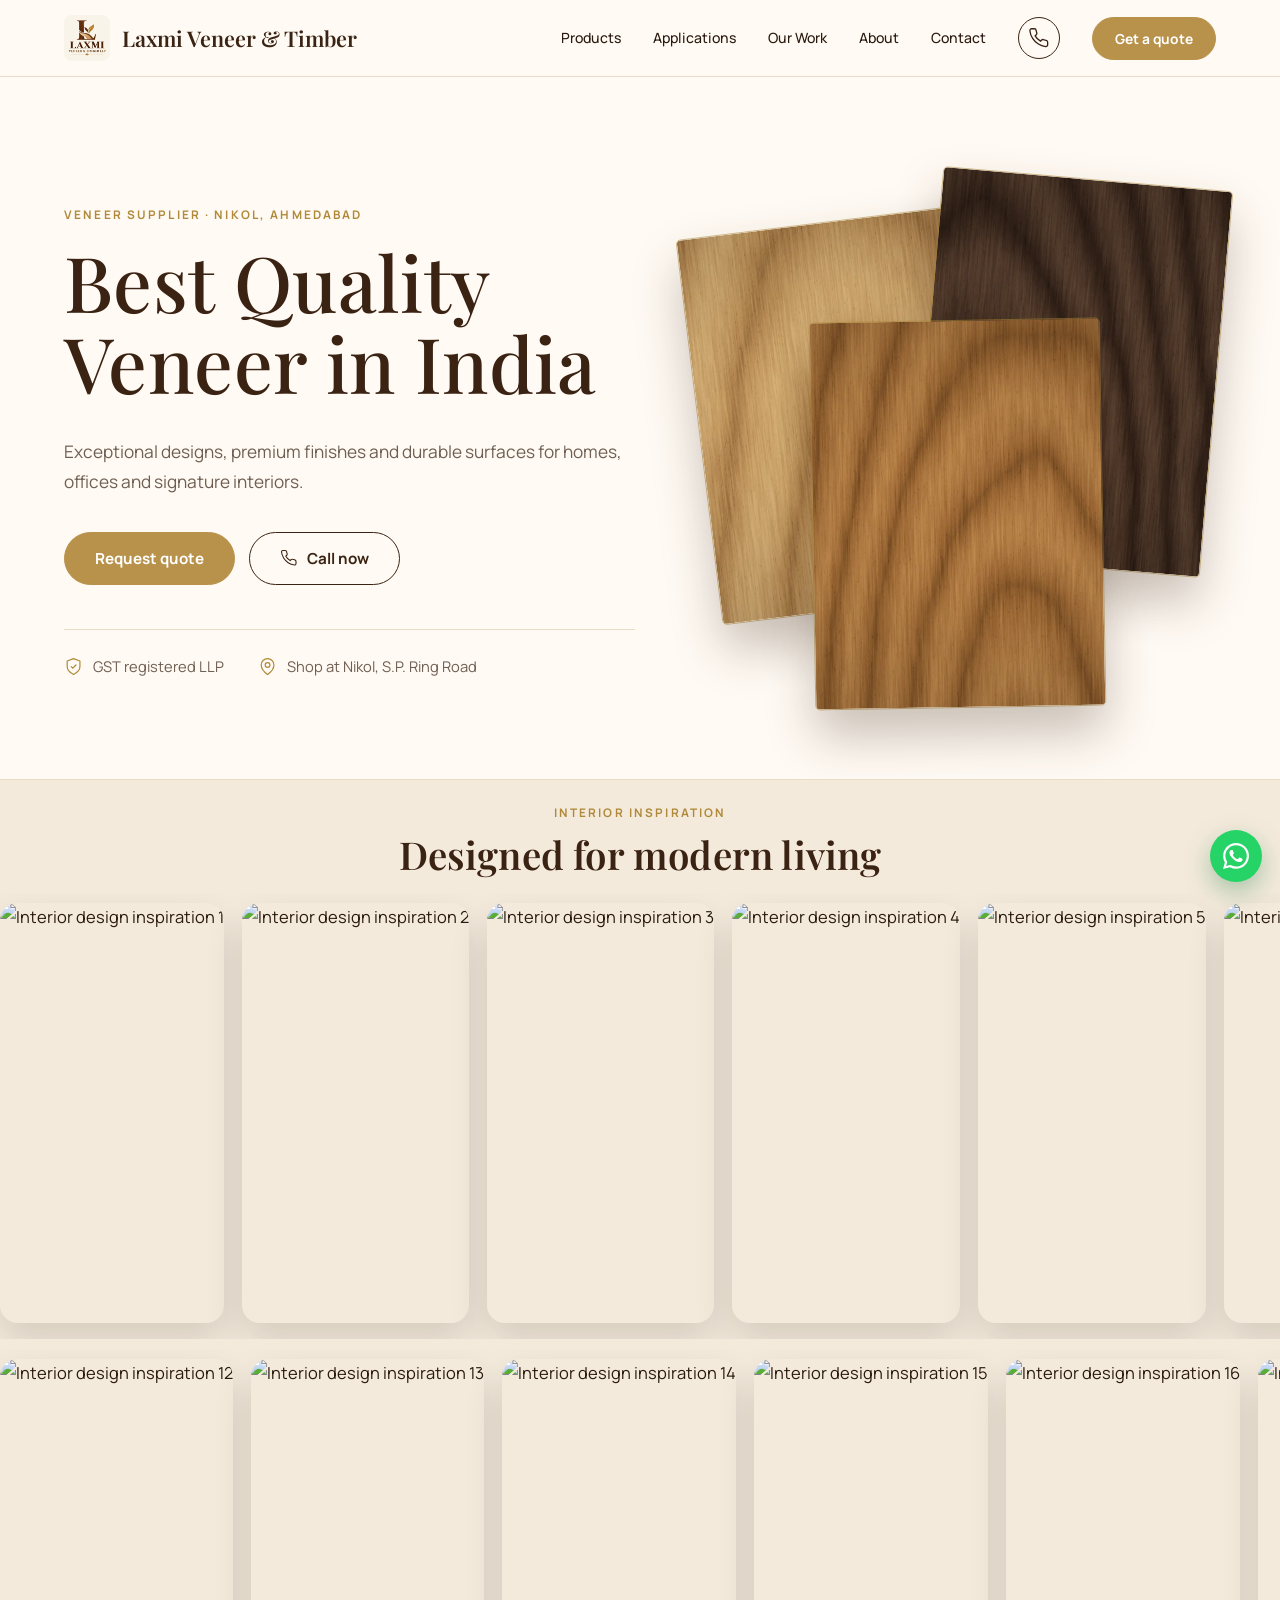
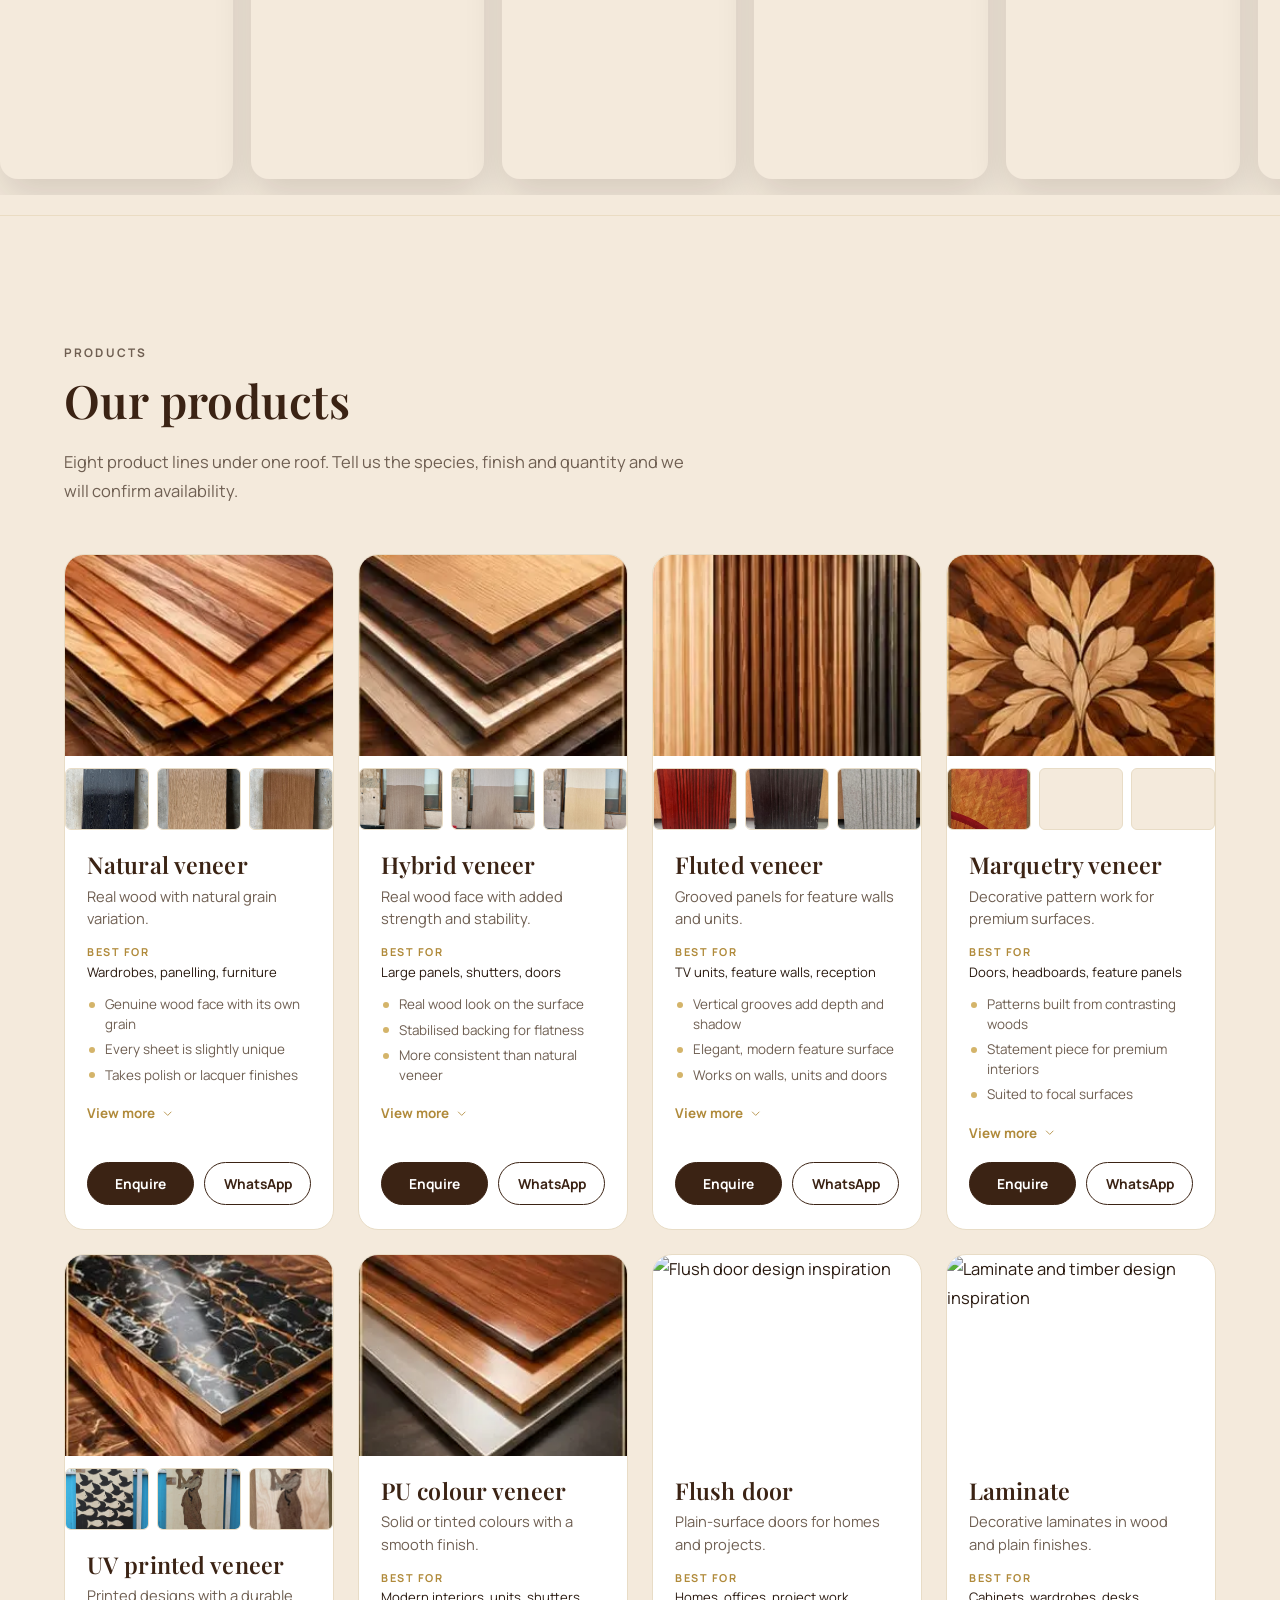
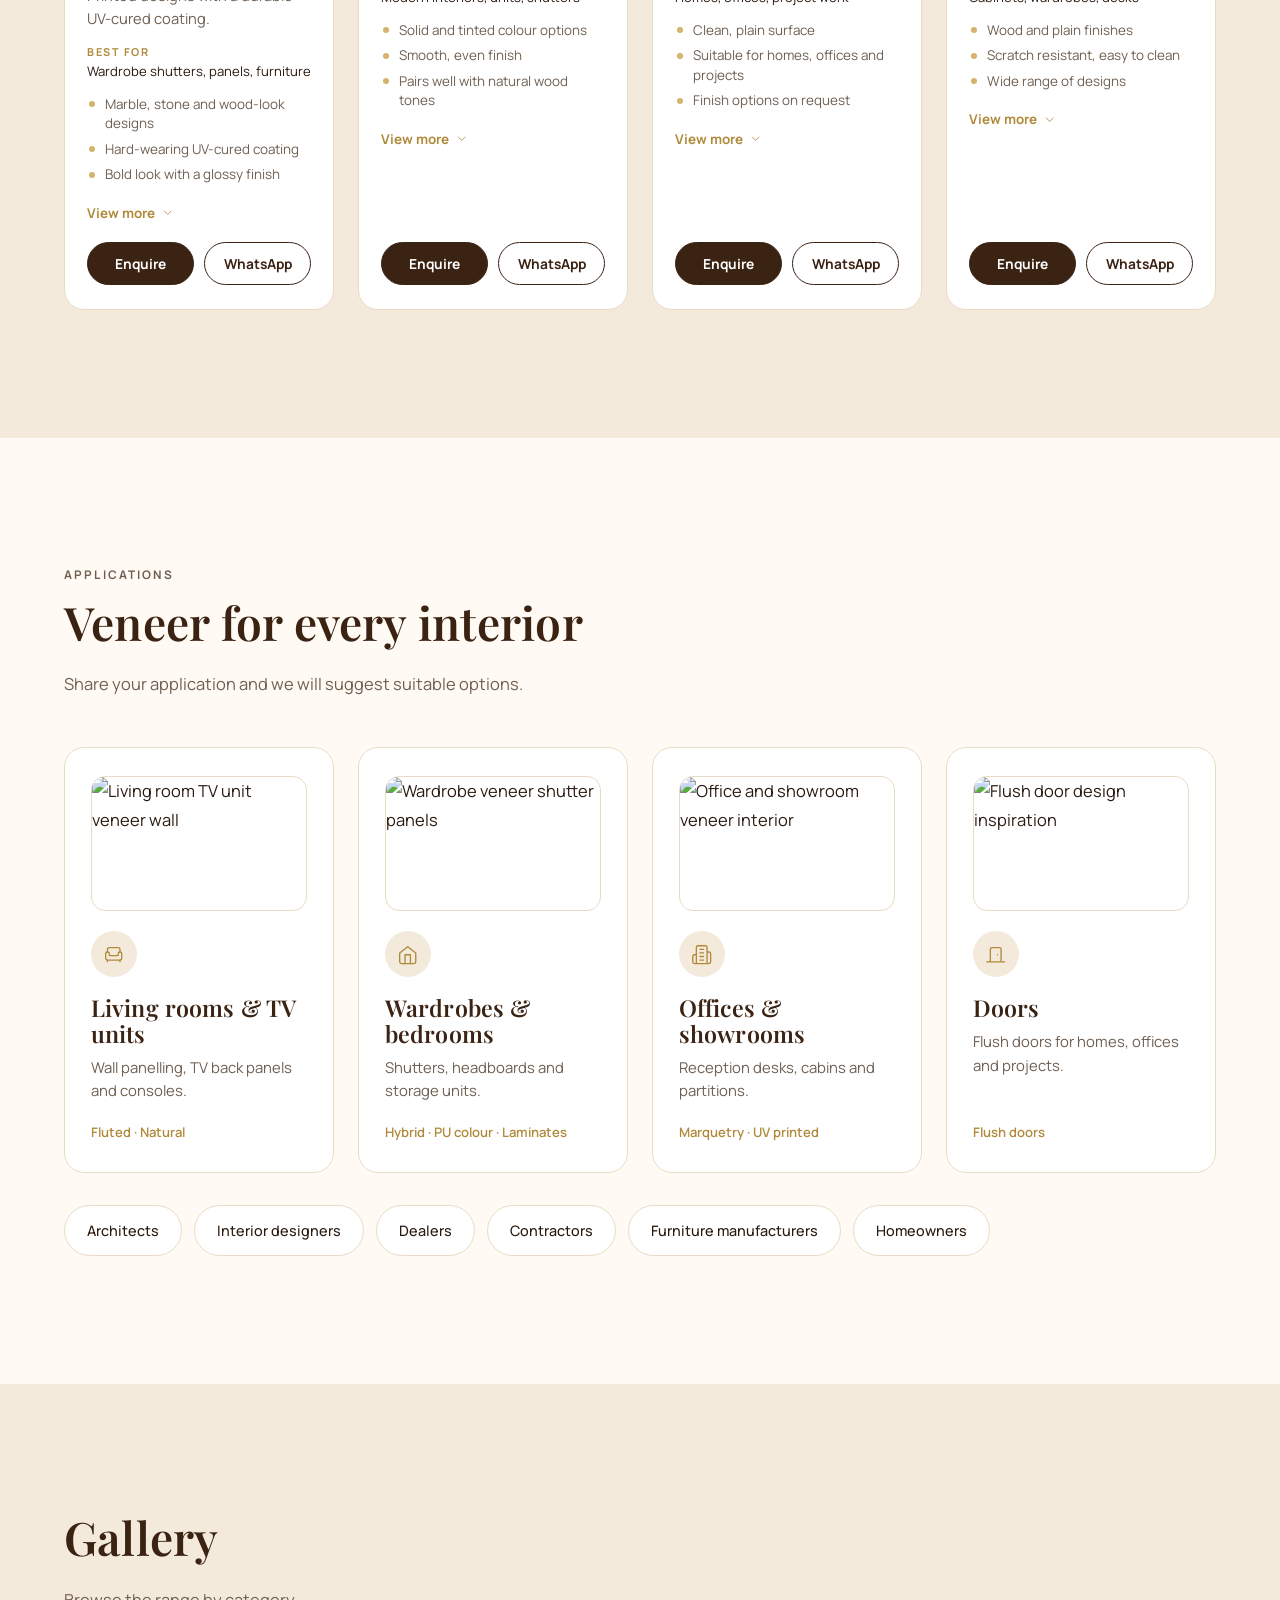
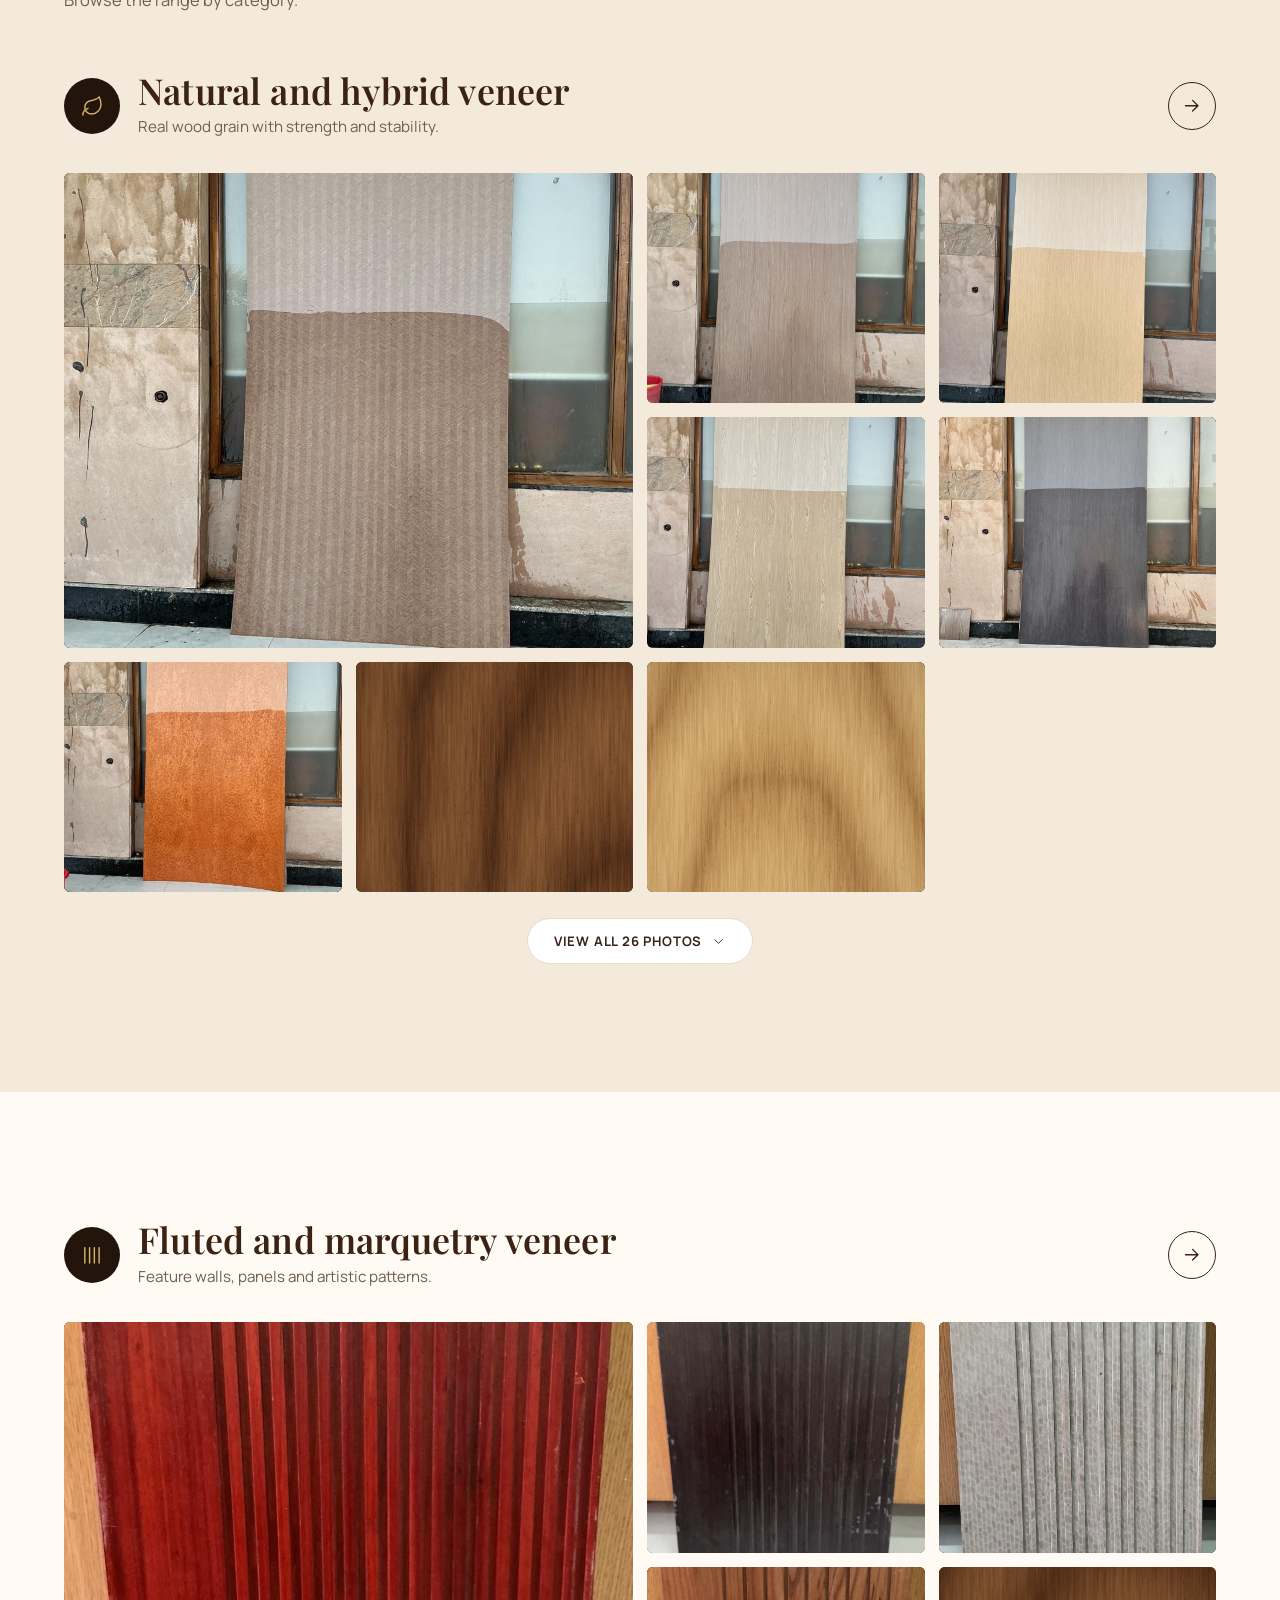
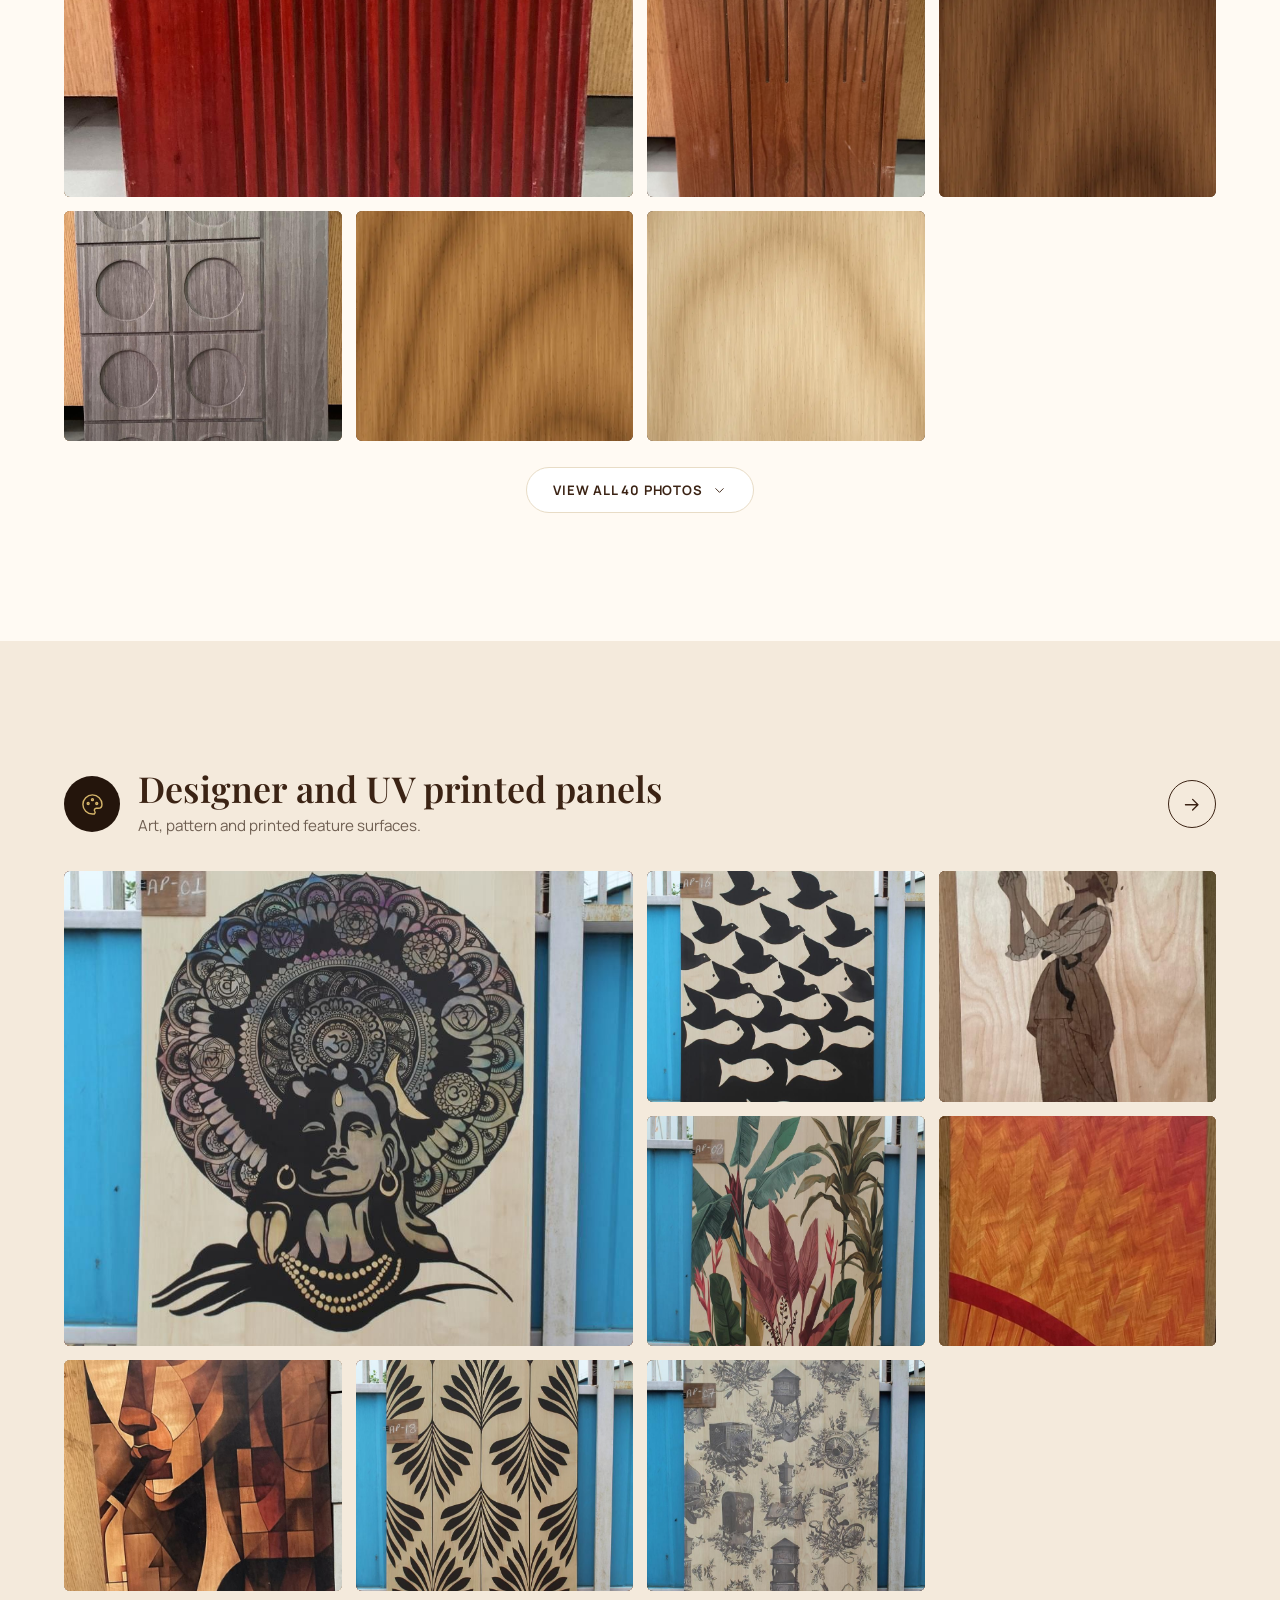
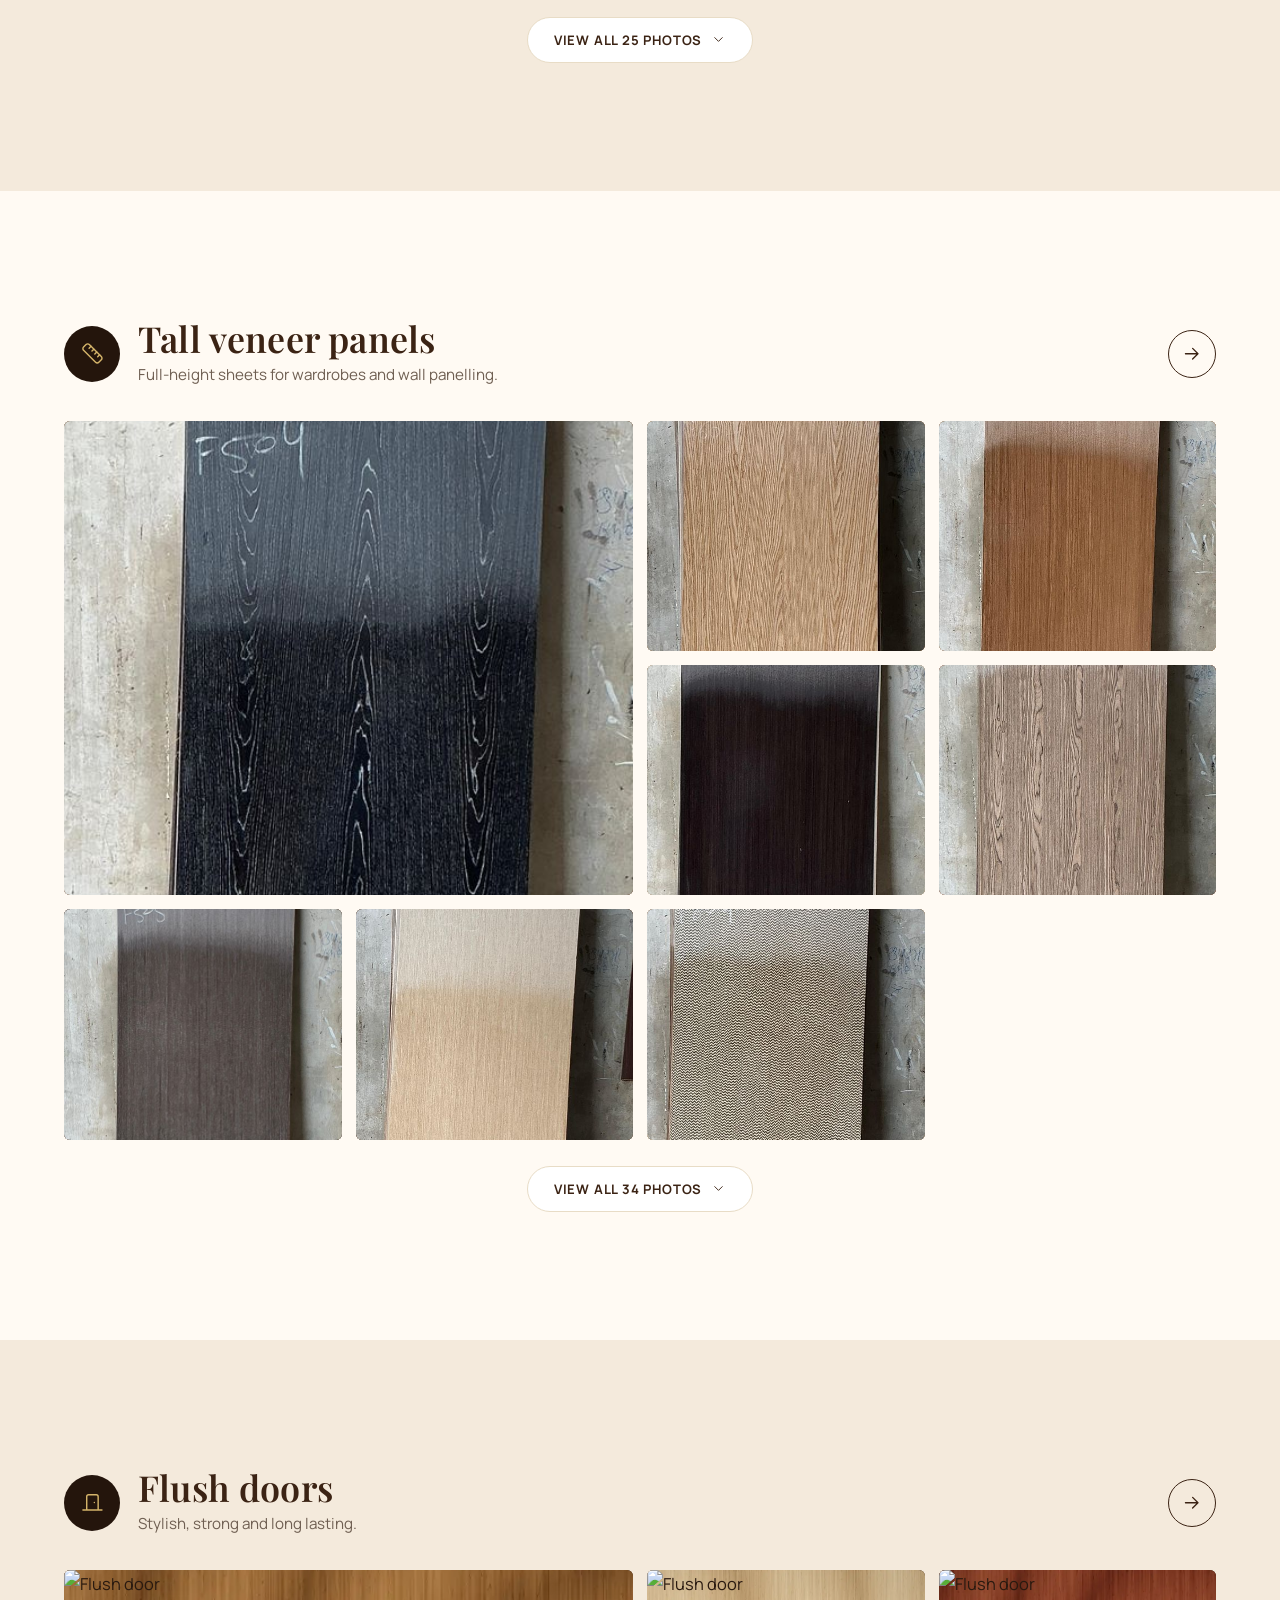
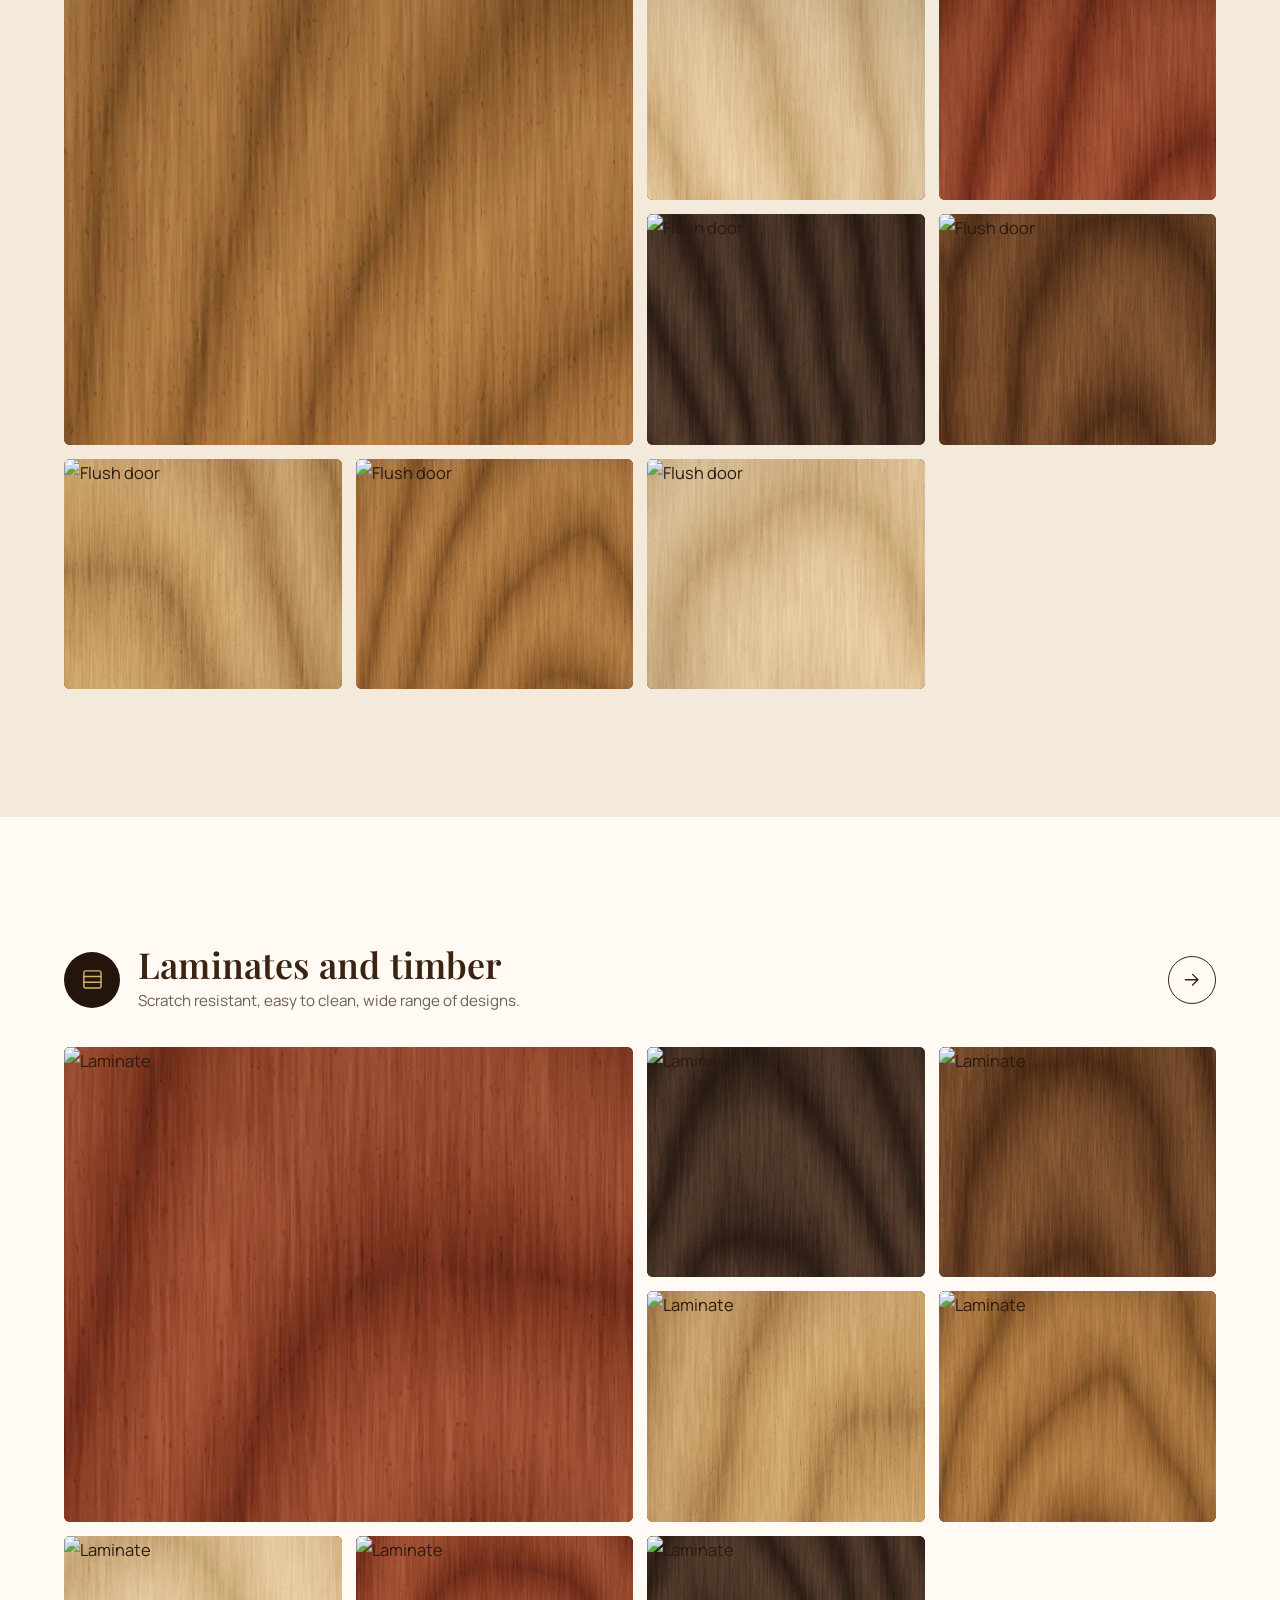
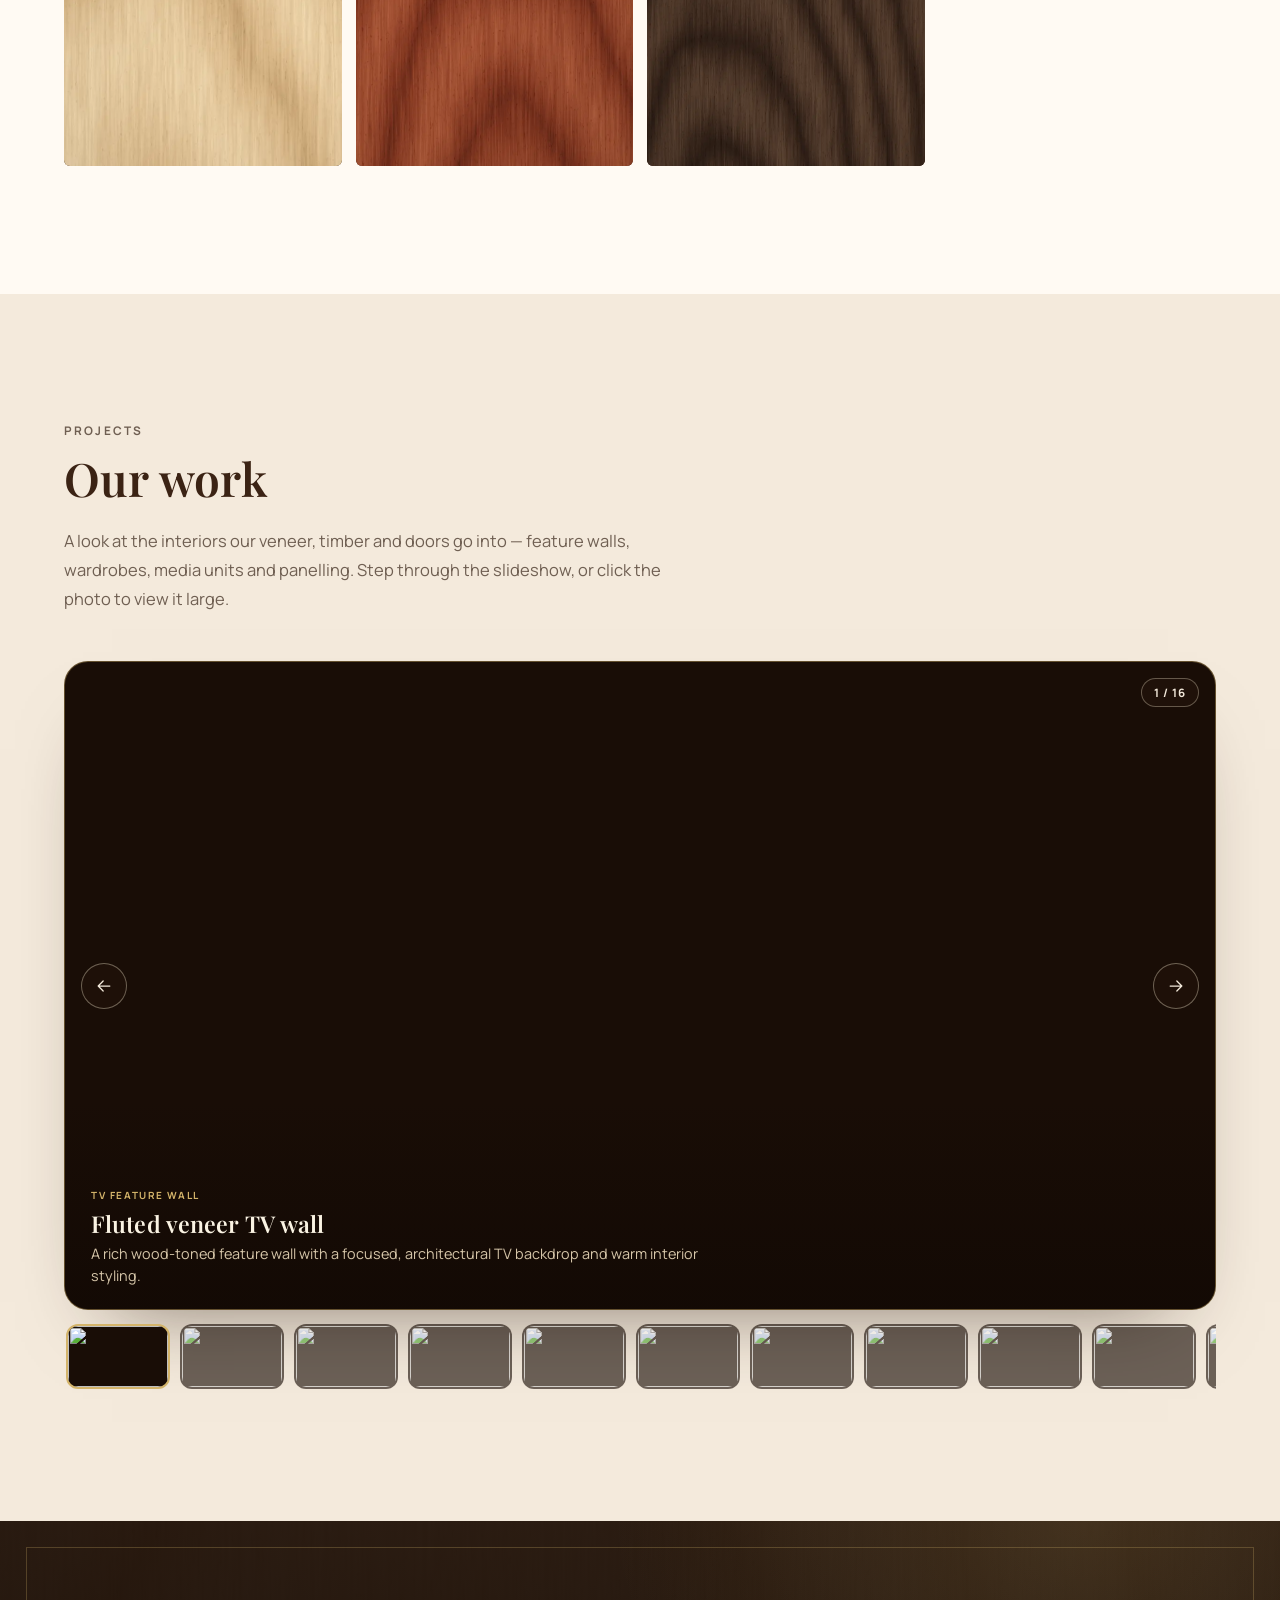
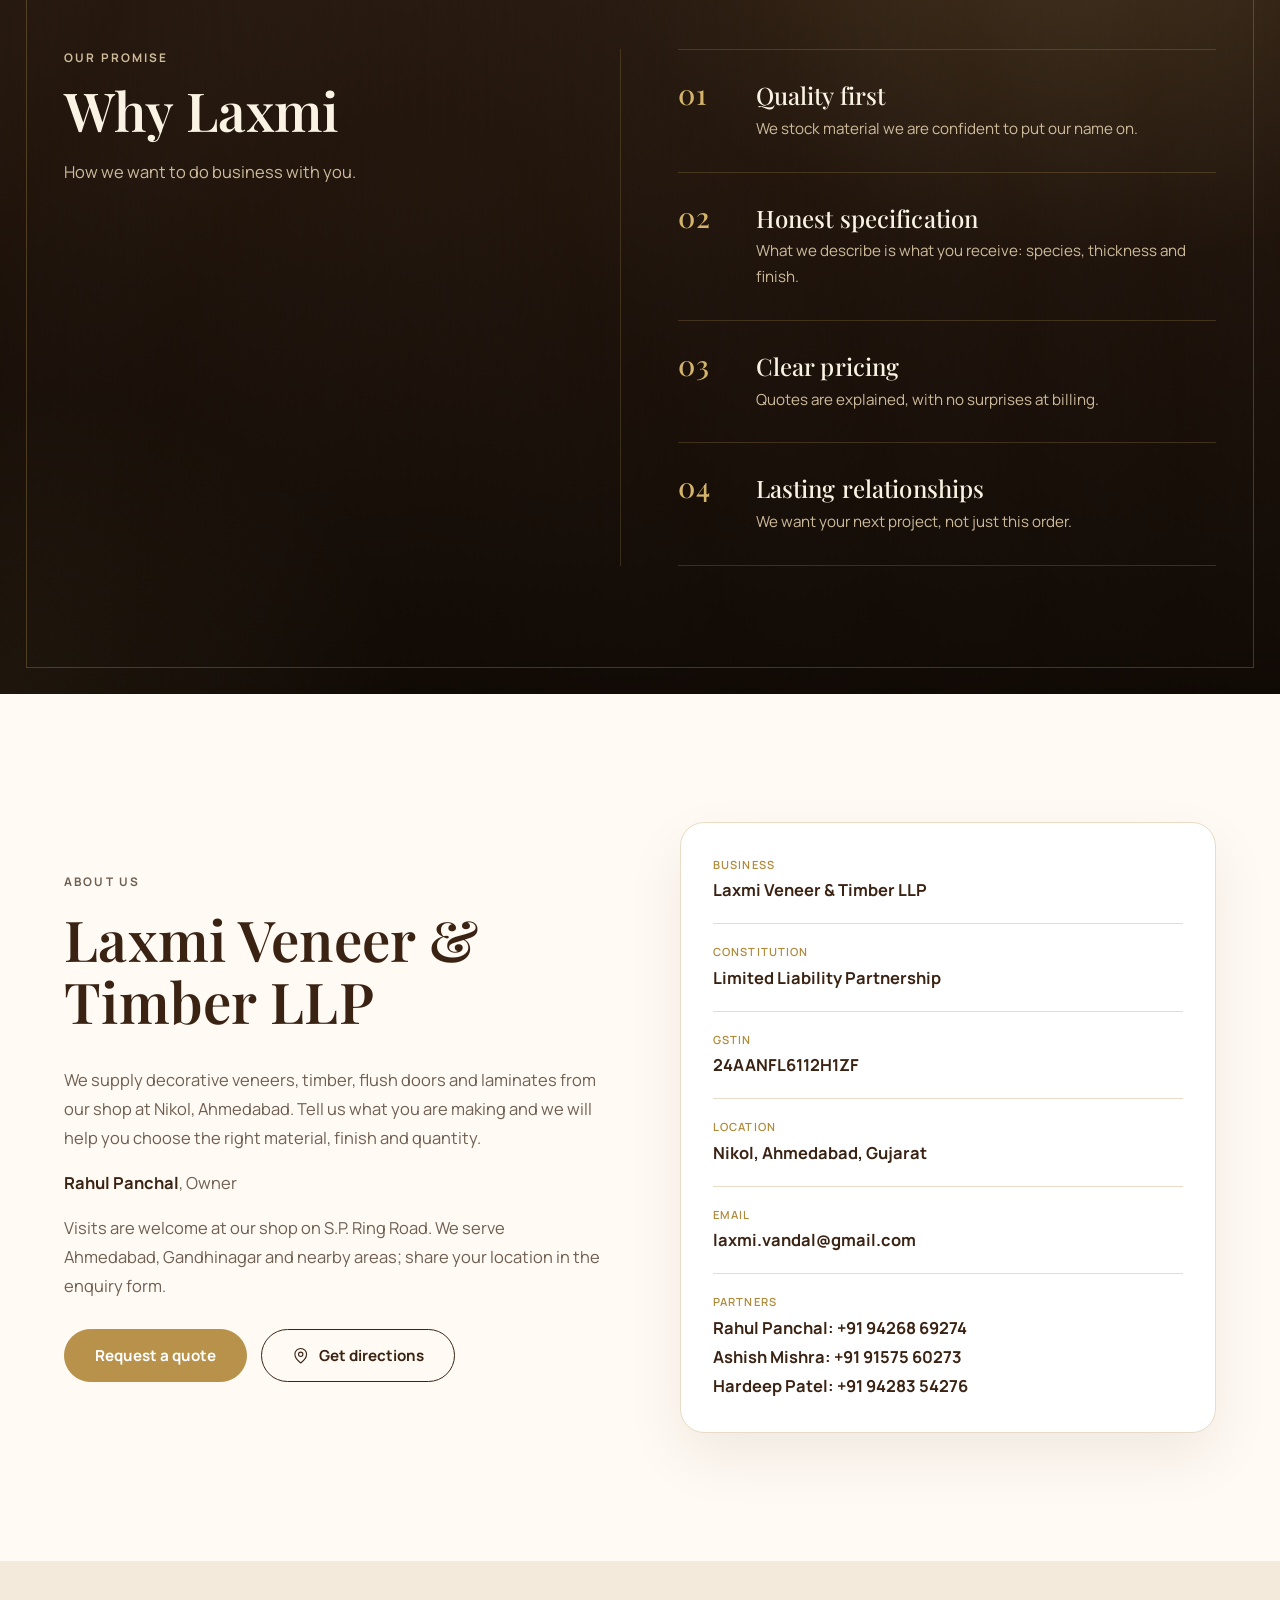
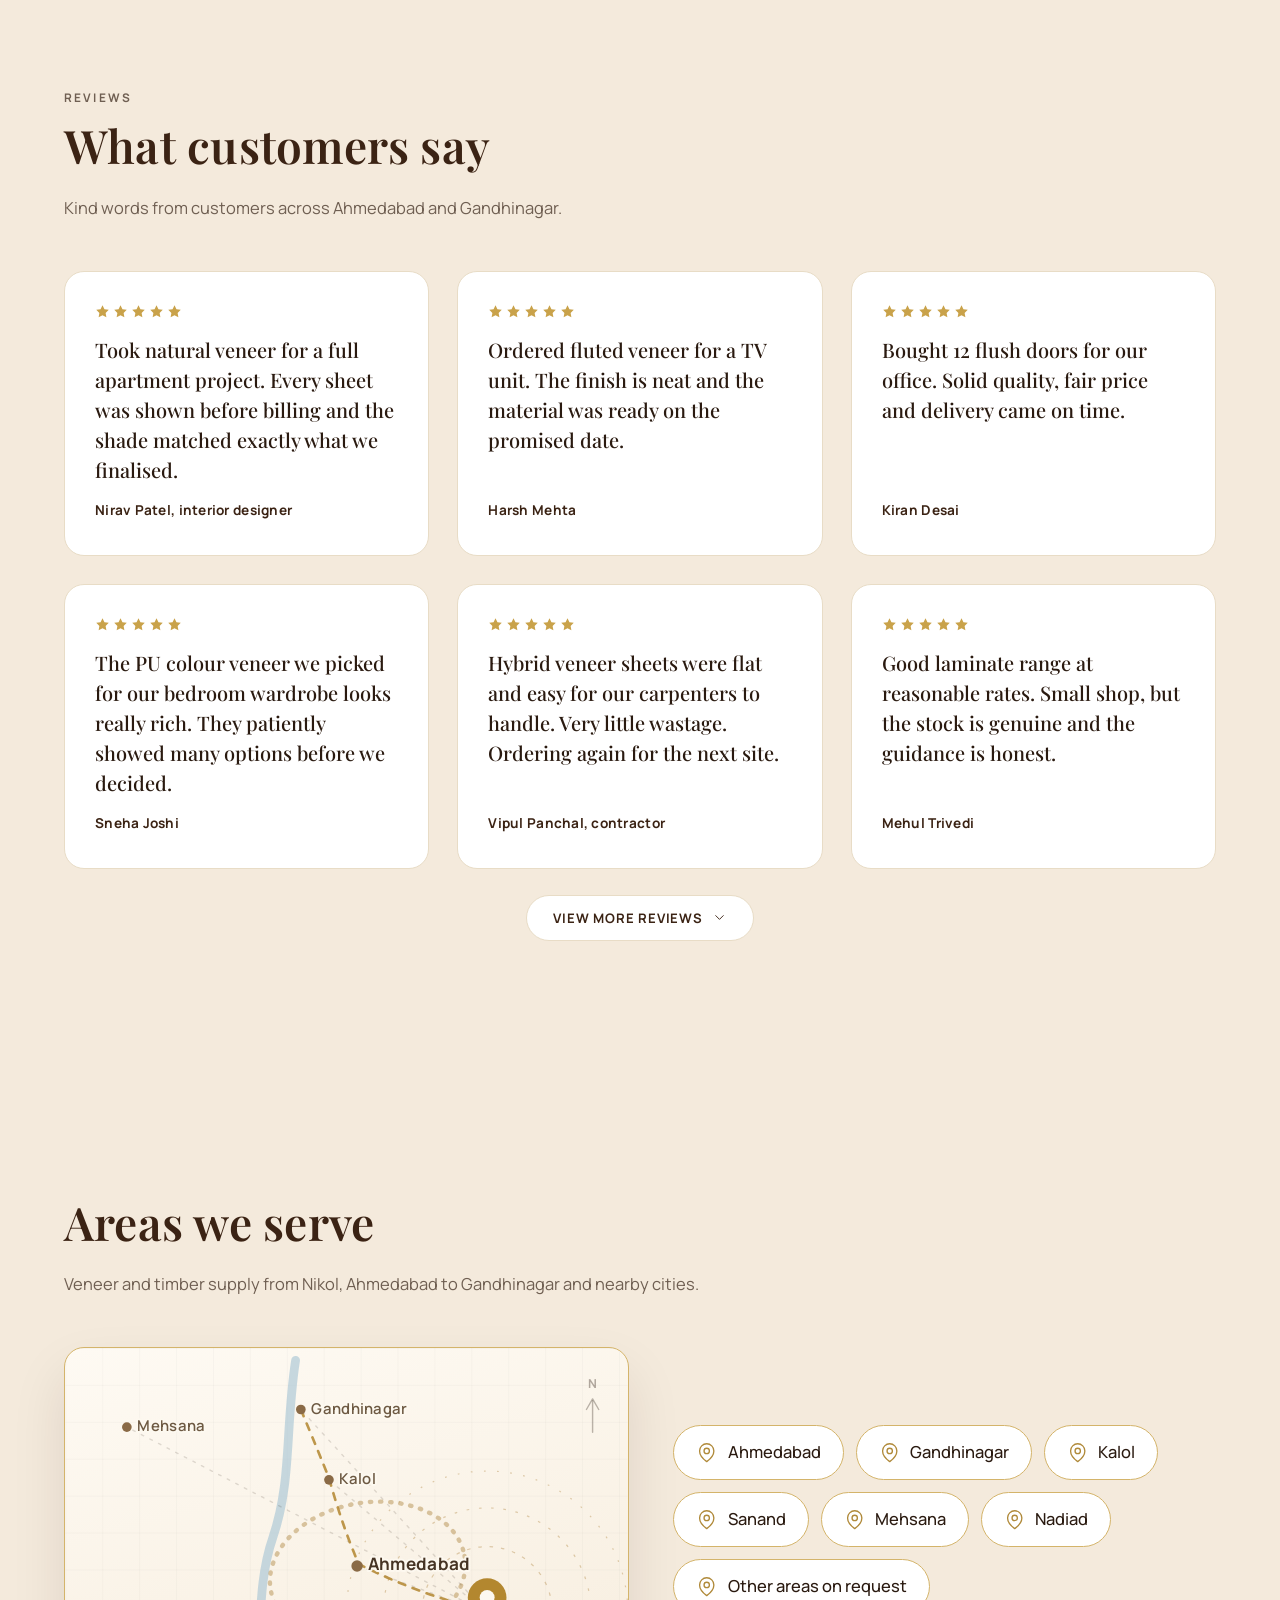
==== commit c6b9f78b: "visit or call us section updated" ====
--- a/index.html
+++ b/index.html
@@ -41,6 +41,7 @@
 <symbol id="i-phone" viewBox="0 0 24 24"><path d="M22 16.9v3a2 2 0 0 1-2.2 2 19.8 19.8 0 0 1-8.6-3.1 19.5 19.5 0 0 1-6-6A19.8 19.8 0 0 1 2.1 4.2 2 2 0 0 1 4.1 2h3a2 2 0 0 1 2 1.7c.1 1 .4 1.9.7 2.8a2 2 0 0 1-.5 2.1L8 9.9a16 16 0 0 0 6 6l1.3-1.3a2 2 0 0 1 2.1-.4c.9.3 1.8.6 2.8.7a2 2 0 0 1 1.7 2z"/></symbol>
 <symbol id="i-wa" viewBox="0 0 24 24"><path d="M17.472 14.382c-.297-.149-1.758-.867-2.03-.967-.273-.099-.471-.148-.67.15-.197.297-.767.966-.94 1.164-.173.199-.347.223-.644.075-.297-.15-1.255-.463-2.39-1.475-.883-.788-1.48-1.761-1.653-2.059-.173-.297-.018-.458.13-.606.134-.133.298-.347.446-.52.149-.174.198-.298.298-.497.099-.198.05-.371-.025-.52-.075-.149-.669-1.612-.916-2.207-.242-.579-.487-.5-.669-.51-.173-.008-.371-.01-.57-.01-.198 0-.52.074-.792.372-.272.297-1.04 1.016-1.04 2.479 0 1.462 1.065 2.875 1.213 3.074.149.198 2.096 3.2 5.077 4.487.709.306 1.262.489 1.694.625.712.227 1.36.195 1.871.118.571-.085 1.758-.719 2.006-1.413.248-.694.248-1.289.173-1.413-.074-.124-.272-.198-.57-.347m-5.421 7.403h-.004a9.87 9.87 0 01-5.031-1.378l-.361-.214-3.741.982.998-3.648-.235-.374a9.86 9.86 0 01-1.51-5.26c.001-5.45 4.436-9.884 9.888-9.884 2.64 0 5.122 1.03 6.988 2.898a9.825 9.825 0 012.893 6.994c-.003 5.45-4.437 9.884-9.885 9.884m8.413-18.297A11.815 11.815 0 0012.05 0C5.495 0 .16 5.335.157 11.892c0 2.096.547 4.142 1.588 5.945L.057 24l6.305-1.654a11.882 11.882 0 005.683 1.448h.005c6.554 0 11.89-5.335 11.893-11.893a11.821 11.821 0 00-3.48-8.413Z"/></symbol>
 <symbol id="i-pin" viewBox="0 0 24 24"><path d="M20 10c0 6-8 12-8 12S4 16 4 10a8 8 0 0 1 16 0z"/><circle cx="12" cy="10" r="3"/></symbol>
+<symbol id="i-mail" viewBox="0 0 24 24"><path d="M4 6h16a2 2 0 0 1 2 2v8a2 2 0 0 1-2 2H4a2 2 0 0 1-2-2V8a2 2 0 0 1 2-2z"/><path d="m22 8-10 7L2 8"/></symbol>
 <symbol id="i-shield" viewBox="0 0 24 24"><path d="M12 22s8-4 8-10V5l-8-3-8 3v7c0 6 8 10 8 10z"/><path d="m9 12 2 2 4-4"/></symbol>
 <symbol id="i-gem" viewBox="0 0 24 24"><path d="M6 3h12l4 6-10 13L2 9z"/><path d="M2 9h20M8 9l4 13 4-13-3-6M11 3 8 9"/></symbol>
 <symbol id="i-layers" viewBox="0 0 24 24"><path d="m12 2 10 5-10 5L2 7z"/><path d="m2 17 10 5 10-5M2 12l10 5 10-5"/></symbol>
@@ -287,7 +288,7 @@
   <p>Visits are welcome at our shop on S.P. Ring Road. We serve Ahmedabad, Gandhinagar and nearby areas; share your location in the enquiry form.</p>
   <div class="cta"><a class="btn gold" href="#enquiry">Request a quote</a><a class="btn line" target="_blank" rel="noopener" href="https://maps.app.goo.gl/rG7nYatBBttNvEQ28"><svg class="ic"><use href="#i-pin"/></svg> Get directions</a></div>
  </div>
- <div class="facts"><div><small>Business</small><b>Laxmi Veneer &amp; Timber LLP</b></div><div><small>Constitution</small><b>Limited Liability Partnership</b></div><div><small>GSTIN</small><b>24AANFL6112H1ZF</b></div><div><small>Location</small><b>Nikol, Ahmedabad, Gujarat</b></div><div><small>Partners</small><b><a href="tel:+919426869274">Rahul Panchal: +91 94268 69274</a><br><a href="tel:+919157560273">Ashish Mishra: +91 91575 60273</a><br><a href="tel:+919428354276">Partner: +91 94283 54276</a></b></div></div>
+ <div class="facts"><div><small>Business</small><b>Laxmi Veneer &amp; Timber LLP</b></div><div><small>Constitution</small><b>Limited Liability Partnership</b></div><div><small>GSTIN</small><b>24AANFL6112H1ZF</b></div><div><small>Location</small><b>Nikol, Ahmedabad, Gujarat</b></div><div><small>Email</small><b><a href="mailto:laxmi.vandal@gmail.com">laxmi.vandal@gmail.com</a></b></div><div><small>Partners</small><b><a href="tel:+919426869274">Rahul Panchal: +91 94268 69274</a><br><a href="tel:+919157560273">Ashish Mishra: +91 91575 60273</a><br><a href="tel:+919428354276">Hardeep Patel: +91 94283 54276</a></b></div></div>
 </div></section>
 <section id="experience" class="alt" hidden><div class="wrap"><div class="sec-head"><h2>Our experience</h2></div><div class="grid g4 fill"></div></div></section>
 <section id="reviews" class="alt" hidden><div class="wrap"><div class="sec-head"><p class="eyebrow">Reviews</p><h2>What customers say</h2><p>Kind words from customers across Ahmedabad and Gandhinagar.</p></div><div class="grid g3 fill"></div><div class="gmore" data-rev></div></div></section>
@@ -338,33 +339,94 @@
  <details><summary>Do you supply to Gandhinagar and nearby cities?<svg class="ic"><use href="#i-chev"/></svg></summary><p>Yes. We supply across Ahmedabad and Gandhinagar and to nearby areas. Share your location in the enquiry form.</p></details>
 </div></section>
 
-<section id="contact" class="alt"><div class="wrap contact">
- <div>
-  <h2>Visit or call us</h2>
-  <ul class="cl">
-   <li><svg class="ic"><use href="#i-pin"/></svg><address style="font-style:normal">Shop No. 30 & 31, Sahajanand Business Park,<br>Nr. Keshavam Industrial Estate, S.P. Ring Road, Nikol,<br>Ahmedabad - 382350</address></li>
-   <li><svg class="ic"><use href="#i-phone"/></svg><div><strong>Rahul Panchal</strong><br><span>Owner &amp; Partner</span><br><a href="tel:+919426869274">+91 94268 69274</a><br><a target="_blank" rel="noopener" href="https://wa.me/919426869274">WhatsApp</a></div></li>
-   <li><svg class="ic"><use href="#i-phone"/></svg><div><strong>Ashish Mishra</strong><br><span>Marketing Advisor and Partner</span><br><a href="tel:+919157560273">+91 91575 60273</a><br><a target="_blank" rel="noopener" href="https://wa.me/919157560273">WhatsApp</a></div></li>
-   <li><svg class="ic"><use href="#i-phone"/></svg><div><strong>Partner</strong><br><span>Business Partner</span><br><a href="tel:+919428354276">+91 94283 54276</a><br><a target="_blank" rel="noopener" href="https://wa.me/919428354276">WhatsApp</a></div></li>
-  </ul>
-  <div class="soc">
-   <a class="ib" target="_blank" rel="noopener" href="https://maps.app.goo.gl/rG7nYatBBttNvEQ28" aria-label="Get directions"><svg class="ic"><use href="#i-pin"/></svg></a>
-   <a class="ib" target="_blank" rel="noopener" href="https://share.google/01HYPGlDrXK4xex93" aria-label="Google business profile"><svg class="ic"><use href="#i-star"/></svg></a>
-   <a class="ib" target="_blank" rel="noopener" href="https://jsdl.in/DT-111N8432K6E" aria-label="Justdial"><svg class="ic"><use href="#i-store"/></svg></a>
-   <a class="ib" target="_blank" rel="noopener" href="https://www.instagram.com/p/DdyfEN9xZPz/" aria-label="Instagram"><svg class="ic"><use href="#i-insta"/></svg></a>
+<section id="contact" class="alt">
+ <div class="wrap contact-hub">
+  <div class="contact-header">
+   <p class="eyebrow">Contact</p>
+   <h2>Visit or call us</h2>
+   <p>Visit our showroom in Nikol for premium veneer, laminates, timber, and custom interior material solutions for homes, offices and projects.</p>
   </div>
- </div>
- <form id="enquiry" aria-label="Enquiry form">
-  <h2>Request a quote</h2>
-  <div><label for="n">Name</label><input id="n" required autocomplete="name"></div>
-  <div><label for="p">Phone</label><input id="p" type="tel" required autocomplete="tel"></div>
-  <div><label for="pr">Product</label><select id="pr"><option>Natural veneer</option><option>Hybrid veneer</option><option>Fluted veneer</option><option>Marquetry veneer</option><option>UV printed veneer</option><option>PU colour veneer</option><option>Flush door</option><option>Laminate</option><option>Timber</option></select></div>
-  <div><label for="loc">City or area</label><input id="loc" placeholder="Ahmedabad, Gandhinagar..." autocomplete="address-level2"></div>
-  <div><label for="m">Requirement (size, quantity, finish)</label><textarea id="m" rows="3"></textarea></div>
-  <button class="btn" type="submit">Send enquiry <svg class="ic"><use href="#i-arrow"/></svg></button>
-  <p id="msg" role="status" style="margin:0;color:var(--muted);font-size:.9rem"></p>
- </form>
-</div></section>
+
+  <div class="contact-grid">
+   <div class="contact-main">
+    <div class="showroom-card">
+     <div class="card-icon"><svg class="ic"><use href="#i-pin"/></svg></div>
+     <div>
+      <span class="label">Showroom address</span>
+      <p>Shop No. 30 &amp; 31, Sahajanand Business Park,<br>Near Keshavam Industrial Estate, S.P. Ring Road,<br>Nikol, Ahmedabad - 382350</p>
+     </div>
+    </div>
+
+    <div class="meta-grid">
+     <div class="meta-box">
+      <span class="label">Service areas</span>
+      <p>Ahmedabad, Gandhinagar, Kalol, Sanand, Mehsana, Nadiad and nearby locations.</p>
+     </div>
+     <div class="meta-box">
+      <span class="label">Business email</span>
+      <a href="mailto:laxmi.vandal@gmail.com">laxmi.vandal@gmail.com</a>
+     </div>
+     <div class="meta-box">
+      <span class="label">Business hours</span>
+      <p>Mon - Sat<br>9:30 AM - 7:00 PM</p>
+     </div>
+     <div class="meta-box meta-box--social">
+      <span class="label">Connect</span>
+      <div class="soc">
+       <a class="ib" target="_blank" rel="noopener" href="https://maps.app.goo.gl/rG7nYatBBttNvEQ28" aria-label="Get directions"><svg class="ic"><use href="#i-pin"/></svg></a>
+       <a class="ib" target="_blank" rel="noopener" href="https://share.google/01HYPGlDrXK4xex93" aria-label="Google business profile"><svg class="ic"><use href="#i-star"/></svg></a>
+       <a class="ib" target="_blank" rel="noopener" href="https://jsdl.in/DT-111N8432K6E" aria-label="Justdial"><svg class="ic"><use href="#i-store"/></svg></a>
+       <a class="ib" target="_blank" rel="noopener" href="https://www.instagram.com/p/DdyfEN9xZPz/" aria-label="Instagram"><svg class="ic"><use href="#i-insta"/></svg></a>
+      </div>
+     </div>
+    </div>
+   </div>
+
+   <div class="contact-side">
+    <div class="partner-panel">
+     <div class="panel-head">
+      <p class="eyebrow">Speak with the right partner</p>
+      <h3>Call or WhatsApp</h3>
+     </div>
+     <div class="partner-list">
+      <a class="partner-item" href="tel:+919426869274">
+       <div class="partner-avatar">R</div>
+       <div class="partner-copy">
+        <strong>Rahul Panchal</strong>
+        <span>Owner &amp; Partner</span>
+        <em>+91 94268 69274</em>
+       </div>
+       <span class="partner-tag">Call</span>
+      </a>
+      <a class="partner-item" href="https://wa.me/919157560273?text=Hello%20Ashish%20Mishra%2C%20I%20want%20to%20enquire%20about%20veneer%20and%20timber%20products." target="_blank" rel="noopener">
+       <div class="partner-avatar">A</div>
+       <div class="partner-copy">
+        <strong>Ashish Mishra</strong>
+        <span>Marketing Advisor &amp; Partner</span>
+        <em>+91 91575 60273</em>
+       </div>
+       <span class="partner-tag">WhatsApp</span>
+      </a>
+      <a class="partner-item" href="tel:+919428354276">
+       <div class="partner-avatar">H</div>
+       <div class="partner-copy">
+        <strong>Hardeep Patel</strong>
+        <span>Business Partner</span>
+        <em>+91 94283 54276</em>
+       </div>
+       <span class="partner-tag">Call</span>
+      </a>
+     </div>
+    </div>
+
+    <div class="cta-row">
+     <a class="btn gold" href="tel:+919426869274">Call now</a>
+     <a class="btn line" href="#enquiry" data-open-enquiry>Request quote</a>
+    </div>
+   </div>
+  </div>
+ </div>
+</section>
 <section style="padding-top:0" class="alt"><div class="wrap"><div class="map"><iframe src="https://www.google.com/maps/embed?origin=mfe&amp;pb=!1m12!1m8!1m3!1d3672.0174237521323!2d72.6569321!3d23.0231285!3m2!1i1024!2i768!4f13.1!2m1!1sLaxmi+veneer+%26+timber!6i17" title="Laxmi Veneer & Timber LLP on Google Maps" width="600" height="450" style="border:0;" allowfullscreen="" loading="lazy" referrerpolicy="strict-origin-when-cross-origin"></iframe></div></div></section>
 
 <section id="guide"><div class="wrap">
@@ -489,17 +551,76 @@
   <div><h4>Products</h4><ul><li><a href="#p-natural">Natural &amp; hybrid veneer</a></li><li><a href="#p-fluted">Fluted &amp; marquetry veneer</a></li><li><a href="#p-uv">UV printed &amp; PU colour</a></li><li><a href="#p-door">Flush doors</a></li><li><a href="#p-lam">Laminates</a></li></ul></div>
   <div><h4>Visit</h4><address>Shop No. 30 &amp; 31, Sahajanand Business Park, Near Keshavam Industrial Estate, S.P. Ring Road, Nikol, Ahmedabad &ndash; 382350</address>
    <ul class="footer-contacts">
+    <li><a href="mailto:laxmi.vandal@gmail.com">Email: laxmi.vandal@gmail.com</a></li>
     <li><a class="contact-choice" data-contact-action="call" data-contact-name="Rahul Panchal" data-contact-phone="9426869274" href="tel:+919426869274">Rahul Panchal: +91 94268 69274</a></li>
     <li><a class="contact-choice" data-contact-action="wa" data-contact-name="Rahul Panchal" data-contact-phone="9426869274" href="https://wa.me/919426869274?text=Hello%20Rahul%20Panchal%2C%20I%20would%20like%20to%20enquire%20about%20veneer.%20Please%20help%20me%20with%20the%20details." target="_blank" rel="noopener">WhatsApp Rahul</a></li>
     <li><a class="contact-choice" data-contact-action="call" data-contact-name="Ashish Mishra" data-contact-phone="9157560273" href="tel:+919157560273">Ashish Mishra: +91 91575 60273</a></li>
     <li><a class="contact-choice" data-contact-action="wa" data-contact-name="Ashish Mishra" data-contact-phone="9157560273" href="https://wa.me/919157560273?text=Hello%20Ashish%20Mishra%2C%20I%20would%20like%20to%20enquire%20about%20veneer.%20Please%20help%20me%20with%20the%20details." target="_blank" rel="noopener">WhatsApp Ashish</a></li>
-    <li><a class="contact-choice" data-contact-action="call" data-contact-name="Partner" data-contact-phone="9428354276" href="tel:+919428354276">Partner: +91 94283 54276</a></li>
-    <li><a class="contact-choice" data-contact-action="wa" data-contact-name="Partner" data-contact-phone="9428354276" href="https://wa.me/919428354276?text=Hello%20Partner%2C%20I%20would%20like%20to%20enquire%20about%20veneer.%20Please%20help%20me%20with%20the%20details." target="_blank" rel="noopener">WhatsApp Partner</a></li>
+    <li><a class="contact-choice" data-contact-action="call" data-contact-name="Hardeep Patel" data-contact-phone="9428354276" href="tel:+919428354276">Hardeep Patel: +91 94283 54276</a></li>
+    <li><a class="contact-choice" data-contact-action="wa" data-contact-name="Hardeep Patel" data-contact-phone="9428354276" href="https://wa.me/919428354276?text=Hello%20Hardeep%20Patel%2C%20I%20would%20like%20to%20enquire%20about%20veneer.%20Please%20help%20me%20with%20the%20details." target="_blank" rel="noopener">WhatsApp Hardeep</a></li>
    </ul>
    <span class="soc"><a class="ib" target="_blank" rel="noopener" href="https://share.google/01HYPGlDrXK4xex93" aria-label="Google"><svg class="ic"><use href="#i-star"/></svg></a><a class="ib" target="_blank" rel="noopener" href="https://jsdl.in/DT-111N8432K6E" aria-label="Justdial"><svg class="ic"><use href="#i-store"/></svg></a><a class="ib" target="_blank" rel="noopener" href="https://www.instagram.com/p/DdyfEN9xZPz/" aria-label="Instagram"><svg class="ic"><use href="#i-insta"/></svg></a></span></div>
  </div>
  <div class="fbot">&copy; 2026 Laxmi Veneer &amp; Timber LLP &middot; GSTIN 24AANFL6112H1ZF</div>
 </div></footer>
+
+<div class="quote-modal" id="quote-modal" hidden>
+ <div class="quote-modal__panel" role="dialog" aria-modal="true" aria-labelledby="quote-modal-title">
+  <div class="quote-modal__head">
+   <div>
+    <p class="eyebrow">Request a quote</p>
+    <h3 id="quote-modal-title">Tell us what you need</h3>
+   </div>
+   <button type="button" class="quote-modal__close" id="quote-close" aria-label="Close enquiry form">&times;</button>
+  </div>
+  <div class="quote-modal__body">
+   <div class="quote-modal__partners">
+    <button type="button" class="quote-contact" data-partner-phone="9426869274" data-partner-name="Rahul Panchal">Call Rahul</button>
+    <button type="button" class="quote-contact" data-partner-phone="9157560273" data-partner-name="Ashish Mishra">Call Ashish</button>
+    <button type="button" class="quote-contact" data-partner-phone="9428354276" data-partner-name="Hardeep Patel">Call Hardeep</button>
+   </div>
+   <form id="quote-form" class="quote-form" novalidate>
+    <div class="form-grid">
+     <div>
+      <label for="q-name">Name</label>
+      <input id="q-name" name="name" required autocomplete="name" placeholder="Your name">
+     </div>
+     <div>
+      <label for="q-contact">Contact</label>
+      <input id="q-contact" name="contact" type="tel" required autocomplete="tel" placeholder="+91 98XXXXXXX">
+     </div>
+    </div>
+    <div>
+      <label for="q-product">Product</label>
+      <select id="q-product" name="product">
+       <option>Natural veneer</option>
+       <option>Hybrid veneer</option>
+       <option>Fluted veneer</option>
+       <option>Marquetry veneer</option>
+       <option>UV printed veneer</option>
+       <option>PU colour veneer</option>
+       <option>Flush door</option>
+       <option>Laminate</option>
+       <option>Timber</option>
+      </select>
+    </div>
+    <div>
+      <label for="q-location">Location</label>
+      <input id="q-location" name="location" required placeholder="Ahmedabad, Gandhinagar...">
+    </div>
+    <div>
+      <label for="q-requirement">Requirement</label>
+      <textarea id="q-requirement" name="requirement" rows="4" required placeholder="Size, quantity, finish, design or application details"></textarea>
+    </div>
+    <div class="quote-actions">
+     <button type="button" class="btn gold" id="quote-email-btn">Send by email</button>
+     <button type="button" class="btn line" id="quote-wa-btn">Send on WhatsApp</button>
+    </div>
+    <p id="quote-status" class="quote-status" role="status" aria-live="polite"></p>
+   </form>
+  </div>
+ </div>
+</div>
 
 <div class="contact-picker" id="contact-picker" hidden>
  <div class="contact-picker__panel" role="dialog" aria-modal="true" aria-labelledby="contact-picker-title">
--- a/assets/css/styles.css
+++ b/assets/css/styles.css
@@ -95,8 +95,35 @@
 details{background:var(--paper);border:1px solid var(--line);border-radius:6px;padding:20px 26px;margin-bottom:12px;transition:border-color .3s,box-shadow .3s}details:hover,details[open]{border-color:var(--gold2);box-shadow:0 12px 30px rgba(36,21,12,.07)}
 summary{cursor:pointer;font:600 1.3rem var(--serif);color:var(--walnut);display:flex;justify-content:space-between;align-items:center;gap:16px;list-style:none}summary::-webkit-details-marker{display:none}summary .ic{color:var(--gold);transition:rotate .3s}details[open] summary .ic{rotate:180deg}details p{margin:.8em 0 0;color:var(--muted)}
 /* contact */
-.contact{display:grid;grid-template-columns:1fr 1fr;gap:72px}.cl{list-style:none;padding:0;margin:0 0 26px}.cl li{display:flex;gap:16px;align-items:flex-start;margin-bottom:18px}.cl .ic{color:var(--gold);margin-top:5px;font-size:1.2rem}.cl a{text-decoration:none;font-weight:500}.cl a:hover{color:var(--gold)}
-.soc{display:flex;gap:12px}
+.contact-hub{display:grid;gap:28px}.contact-header{max-width:760px}.contact-header h2{margin:0 0 10px}.contact-header p:last-child{margin:0;color:var(--muted);line-height:1.7}
+.contact-grid{display:grid;grid-template-columns:1.1fr .9fr;gap:28px;align-items:stretch}
+.contact-main,.contact-side{display:grid;gap:18px}
+.showroom-card,.partner-panel,.meta-box{background:#fff;border:1px solid var(--line);border-radius:22px;padding:22px;box-shadow:0 18px 50px rgba(36,21,12,.05)}
+.showroom-card{display:flex;gap:18px;align-items:flex-start}
+.card-icon{width:52px;height:52px;border-radius:14px;background:linear-gradient(135deg,#f5ebd2,#ead7a1);display:grid;place-items:center;color:var(--walnut);flex-shrink:0}
+.card-icon .ic{width:24px;height:24px}
+.label{display:block;margin:0 0 8px;font:700 .72rem var(--sans);letter-spacing:.12em;text-transform:uppercase;color:var(--gold)}
+.showroom-card p,.meta-box p,.meta-box a{margin:0;color:var(--muted);line-height:1.7;text-decoration:none}
+.meta-grid{display:grid;grid-template-columns:repeat(2,minmax(0,1fr));gap:18px}
+.meta-box a:hover{color:var(--gold)}
+.meta-box--social .soc{margin-top:6px}
+.partner-panel{padding:22px 20px 18px}
+.panel-head{margin-bottom:12px}.panel-head h3{margin:0;font-size:clamp(1.35rem,2vw,1.8rem);line-height:1.2;color:var(--walnut)}
+.partner-list{display:grid;gap:12px}
+.partner-item{display:grid;grid-template-columns:auto 1fr auto;align-items:center;gap:12px;padding:12px 12px;border:1px solid var(--line);border-radius:16px;background:var(--ivory);text-decoration:none;color:var(--ink);transition:border-color .3s,transform .3s,background .3s}
+.partner-item:hover{border-color:var(--gold2);background:#fff;transform:translateY(-1px)}
+.partner-avatar{width:42px;height:42px;border-radius:50%;background:linear-gradient(135deg,#b8914a,#d2b574);color:#fff;display:grid;place-items:center;font-weight:700}
+.partner-copy{display:grid;gap:2px;min-width:0}
+.partner-copy strong{font-size:1rem;color:var(--walnut)}
+.partner-copy span,.partner-copy em{font-size:.78rem;color:var(--muted);font-style:normal}
+.partner-copy em{color:var(--gold);font-weight:700}
+.partner-tag{padding:6px 10px;border-radius:999px;background:#fff;border:1px solid var(--gold2);color:var(--walnut);font:700 .68rem var(--sans);letter-spacing:.08em;text-transform:uppercase}
+.cta-row{display:flex;gap:12px;flex-wrap:wrap}
+.cta-row .btn{flex:1 1 140px;justify-content:center;min-width:0}
+.soc{display:flex;gap:12px;flex-wrap:wrap}
+.soc .ib{width:38px;height:38px;border-radius:12px;border:1px solid var(--line);background:#fff;display:grid;place-items:center;color:var(--walnut);transition:transform .3s,border-color .3s,background .3s}
+.soc .ib:hover{transform:translateY(-2px);border-color:var(--gold2);background:var(--ivory)}
+.soc .ic{width:18px;height:18px}
 form{display:grid;gap:14px;background:var(--paper);border:1px solid var(--line);border-radius:6px;padding:clamp(24px,4vw,40px);box-shadow:0 24px 60px rgba(36,21,12,.09)}form h2{font-size:2rem;margin-bottom:.2em}
 label{font-weight:500;font-size:.82rem;color:var(--muted);letter-spacing:.04em}
 input,select,textarea{width:100%;padding:13px 15px;border:1px solid var(--line);border-radius:3px;background:var(--ivory);color:var(--ink);font:inherit;transition:border-color .3s,background .3s}input:focus,select:focus,textarea:focus{outline:none;border-color:var(--gold);background:#fff}
@@ -104,17 +131,37 @@
 footer{background:var(--espresso);color:#cdbb9c;padding:44px 0;border-top:3px solid var(--gold2);font-size:.9rem}footer .wrap{display:flex;justify-content:space-between;align-items:center;gap:20px;flex-wrap:wrap}footer a{text-decoration:none}footer .ib{width:40px;height:40px;color:var(--gold2)}footer .brand{color:#faf3e3}
 #wa{position:fixed;right:18px;bottom:calc(18px + env(safe-area-inset-bottom,0px));z-index:35;width:52px;height:52px;border-radius:50%;background:#25d366;color:#fff;display:none;place-items:center;box-shadow:0 10px 26px rgba(20,120,60,.35);animation:waFloat 3.2s ease-in-out infinite;transition:translate .3s,scale .3s,box-shadow .35s,background .3s}#wa:hover{translate:0 -3px;scale:1.07;background:#1fc35c;box-shadow:0 0 0 8px rgba(37,211,102,.22),0 16px 36px rgba(20,120,60,.5);animation-play-state:paused}#wa .ic{width:26px;height:26px}@keyframes waFloat{0%,100%{transform:translateY(0px)}50%{transform:translateY(-5px)}}
 .abar{display:none}
-/* motion */
+.quote-modal{position:fixed;inset:0;background:rgba(24,12,6,.56);display:grid;place-items:center;padding:clamp(12px,3vw,24px);z-index:120}
+.quote-modal[hidden]{display:none}
+.quote-modal__panel{width:min(640px,calc(100vw - 20px));max-width:100%;max-height:calc(100vh - 24px);background:#fff;border:1px solid var(--line);border-radius:22px;box-shadow:0 26px 80px rgba(24,12,6,.28);overflow:hidden;display:flex;flex-direction:column}
+.quote-modal__head{display:flex;align-items:flex-start;justify-content:space-between;gap:16px;padding:20px 22px 12px;border-bottom:1px solid var(--line);flex-shrink:0}
+.quote-modal__head .eyebrow{margin:0 0 8px}
+.quote-modal__head h3{margin:0;font-size:clamp(1.45rem,2.4vw,1.8rem);line-height:1.2}
+.quote-modal__close{appearance:none;border:0;background:transparent;color:var(--walnut);font-size:2rem;line-height:1;cursor:pointer;padding:0;flex-shrink:0}
+.quote-modal__body{padding:18px 22px 22px;overflow:auto;max-height:calc(100vh - 180px)}
+.quote-modal__partners{display:grid;grid-template-columns:repeat(3,1fr);gap:10px;margin-bottom:18px}
+.quote-contact{appearance:none;border:1px solid var(--line);background:var(--ivory);color:var(--walnut);padding:10px 12px;border-radius:999px;font:700 .82rem var(--sans);cursor:pointer;transition:border-color .3s,background .3s,transform .3s}
+.quote-contact:hover{border-color:var(--gold2);background:#fff;transform:translateY(-1px)}
+.quote-form{display:grid;gap:16px}
+.form-grid{display:grid;grid-template-columns:1fr 1fr;gap:14px}
+.quote-form label{display:block;margin-bottom:8px;font-size:.76rem;font-weight:700;letter-spacing:.08em;text-transform:uppercase;color:var(--muted)}
+.quote-form input,.quote-form select,.quote-form textarea{background:#fff;border:1px solid var(--line);border-radius:12px;padding:13px 14px;font:inherit;color:var(--ink);width:100%;box-sizing:border-box}
+.quote-form textarea{min-height:120px;resize:vertical}
+.quote-actions{display:flex;gap:12px;flex-wrap:wrap;padding-top:6px}
+.quote-actions .btn{flex:1 1 180px;justify-content:center}
+.quote-status{min-height:1.4em;margin:0;color:var(--muted);font-size:.9rem}
+@media (max-width:620px){.quote-modal{padding:10px}.quote-modal__panel{width:min(100%,calc(100vw - 10px));max-height:calc(100vh - 12px);border-radius:16px}.quote-modal__head{padding:14px 14px 10px;gap:8px}.quote-modal__head .eyebrow{margin-bottom:4px;font-size:.62rem;letter-spacing:.18em}.quote-modal__head h3{font-size:1.25rem;line-height:1.25}.quote-modal__close{font-size:1.7rem}.quote-modal__body{padding:12px 14px 14px;max-height:calc(100vh - 118px)}.quote-modal__partners{grid-template-columns:1fr;gap:8px;margin-bottom:12px}.quote-contact{padding:8px 10px;font-size:.72rem;border-radius:12px}.quote-form{gap:12px}.form-grid{grid-template-columns:1fr;gap:12px}.quote-form label{margin-bottom:6px;font-size:.68rem;letter-spacing:.12em}.quote-form input,.quote-form select,.quote-form textarea{padding:10px 12px;border-radius:10px;font-size:.96rem}.quote-form textarea{min-height:90px}.quote-actions{flex-direction:column;gap:8px;padding-top:0}.quote-actions .btn{width:100%;flex:1 1 auto;padding:12px 18px;font-size:.9rem}.quote-status{font-size:.8rem;min-height:1.2em}}/* motion */
 .js .rv{opacity:0;transform:translateY(28px);transition:opacity .9s var(--d,0s) cubic-bezier(.2,.7,.2,1),transform .9s var(--d,0s) cubic-bezier(.2,.7,.2,1),translate .35s,box-shadow .35s,border-color .35s,background .3s,color .3s}.js .rv.in{opacity:1;transform:none}
 @media (max-width:980px){
- .g4{grid-template-columns:repeat(2,1fr)}.g3,.about,.contact{grid-template-columns:1fr}.about,.contact{gap:44px}
+ .g4{grid-template-columns:repeat(2,1fr)}.g3,.about,.contact,.contact-grid{grid-template-columns:1fr}.about,.contact{gap:44px}
+ .contact-grid{gap:18px}
  .hero .wrap{grid-template-columns:1fr}.stack{max-width:400px;margin:0 auto}
  #burger{display:grid}.menu{display:none;position:absolute;top:76px;left:0;right:0;background:var(--paper);flex-direction:column;align-items:stretch;gap:18px;padding:24px 5%;border-bottom:1px solid var(--line)}.menu.open{display:flex}.menu .ib{display:none}
  #wa{display:none!important}.abar{display:grid;grid-template-columns:repeat(3,1fr);position:fixed;left:0;right:0;bottom:0;z-index:35;background:var(--espresso);border-top:2px solid var(--gold2);padding-bottom:env(safe-area-inset-bottom,0px)}
  .abar a{display:flex;flex-direction:column;align-items:center;gap:2px;color:#faf3e3;padding:10px 0;font-size:.7rem;font-weight:500;letter-spacing:.06em;text-decoration:none;border-right:1px solid rgba(212,180,106,.2)}.abar a:last-child{border:0}.abar .ic{color:var(--gold2);width:22px;height:22px}
  body{padding-bottom:62px}
 }
-@media (max-width:620px){.g4{gap:14px}.card .tx{padding:12px 14px 16px}.card p{display:none}.badge{margin-left:14px;width:42px;height:42px}.bento{grid-template-columns:1fr 1fr;grid-auto-rows:150px}.map{aspect-ratio:4/3}.hero::after{inset:10px}.brand span{font-size:1.15rem}.cta{flex-direction:column;align-items:stretch}.cta .btn{flex:1 1 100%;width:100%;justify-content:center}}
+@media (max-width:620px){.g4{gap:14px}.card .tx{padding:12px 14px 16px}.card p{display:none}.badge{margin-left:14px;width:42px;height:42px}.bento{grid-template-columns:1fr 1fr;grid-auto-rows:150px}.map{aspect-ratio:4/3}.hero::after{inset:10px}.brand span{font-size:1.15rem}.cta{flex-direction:column;align-items:stretch}.cta .btn{flex:1 1 100%;width:100%;justify-content:center}.contact-grid{gap:14px}.showroom-card{padding:16px;gap:12px}.card-icon{width:42px;height:42px;border-radius:10px}.meta-grid{grid-template-columns:1fr}.partner-panel{padding:16px 14px}.partner-item{grid-template-columns:auto 1fr;gap:10px;padding:10px}.partner-tag{grid-column:2;justify-self:start}.cta-row{display:grid;grid-template-columns:1fr;gap:8px}.cta-row .btn{width:100%;flex:1 1 auto;padding:11px 16px;font-size:.86rem;justify-content:center;display:inline-flex}}
 @media (prefers-reduced-motion:reduce){html{scroll-behavior:auto}.rv{transition:none!important}}
 
 /* ---- v2 refresh ---- */
@@ -185,7 +232,15 @@
 .marquee-track img:hover,.marquee-track img:focus-visible{transform:translateY(-4px);box-shadow:0 22px 40px rgba(36,21,12,.18);filter:saturate(1.02)}
 @keyframes portrait-marquee{0%{transform:translateX(0)}100%{transform:translateX(-50%)}}
 @keyframes portrait-marquee-reverse{0%{transform:translateX(-50%)}100%{transform:translateX(0)}}
-@media (max-width:620px){.portrait-marquee-wrap{padding-top:18px}.marquee-track img{height:300px}}/* reviews */
+@media (max-width:620px){
+ .portrait-marquee-wrap{padding-top:18px;padding-bottom:12px}
+ .portrait-marquee{overflow:hidden;padding:8px 0 12px}
+ .portrait-marquee .marquee-track{width:max-content;gap:12px;padding:0 12px;animation:portrait-marquee 22s linear infinite;transform:none}
+ .portrait-marquee--reverse .marquee-track{animation:portrait-marquee-reverse 28s linear infinite}
+ .portrait-marquee:hover .marquee-track,.portrait-marquee:focus-within .marquee-track,.portrait-marquee.is-paused .marquee-track{animation-play-state:paused}
+ .marquee-track img{height:260px;width:min(42vw,180px);min-width:min(42vw,180px);border-radius:16px;box-shadow:0 14px 26px rgba(36,21,12,.14)}
+ .marquee-track img:hover,.marquee-track img:focus-visible{transform:translateY(-2px);box-shadow:0 18px 30px rgba(36,21,12,.16)}
+}/* reviews */
 .rev{padding:32px 30px;border-radius:20px;display:flex;flex-direction:column;transition:translate .4s,box-shadow .4s,border-color .4s}
 .rev:hover{translate:0 -5px;box-shadow:0 22px 44px rgba(36,21,12,.1);border-color:var(--gold2)}
 .rev .stars{display:flex;gap:3px;color:#c9a24a;margin-bottom:16px}
